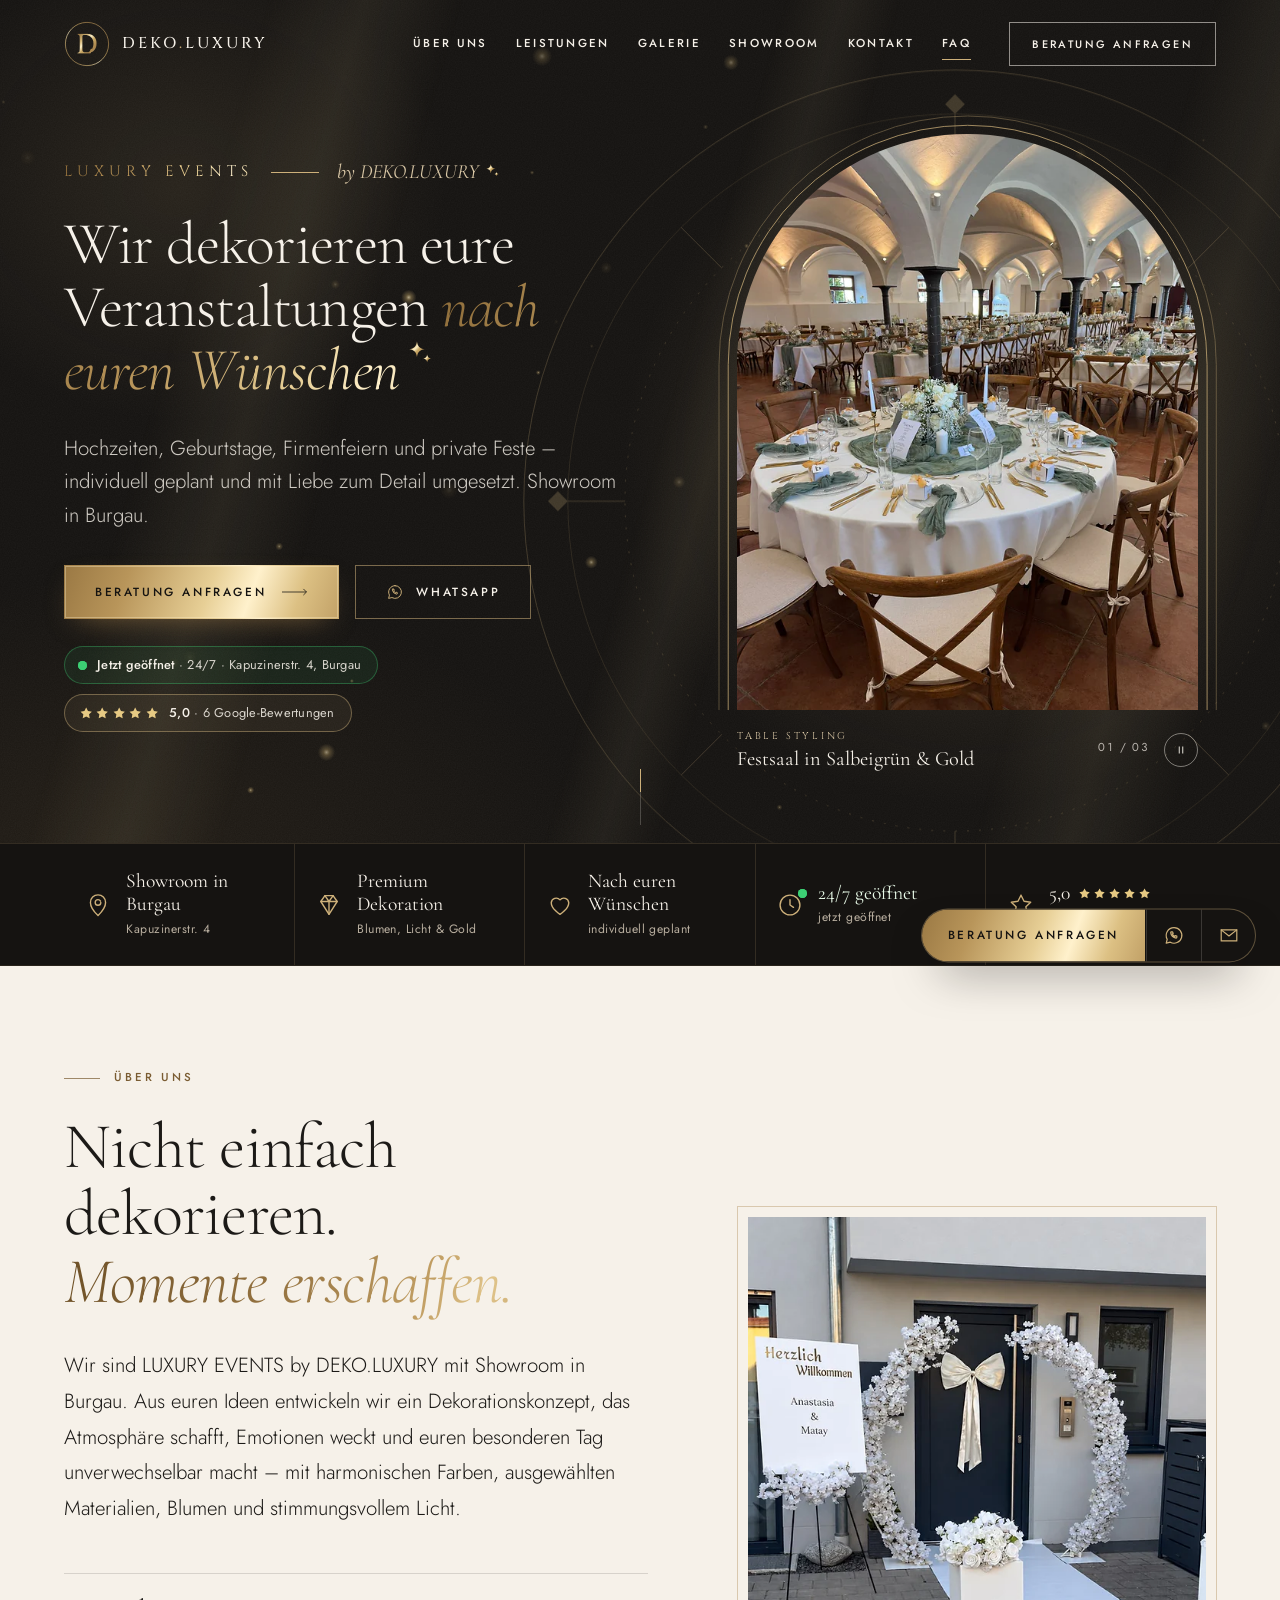
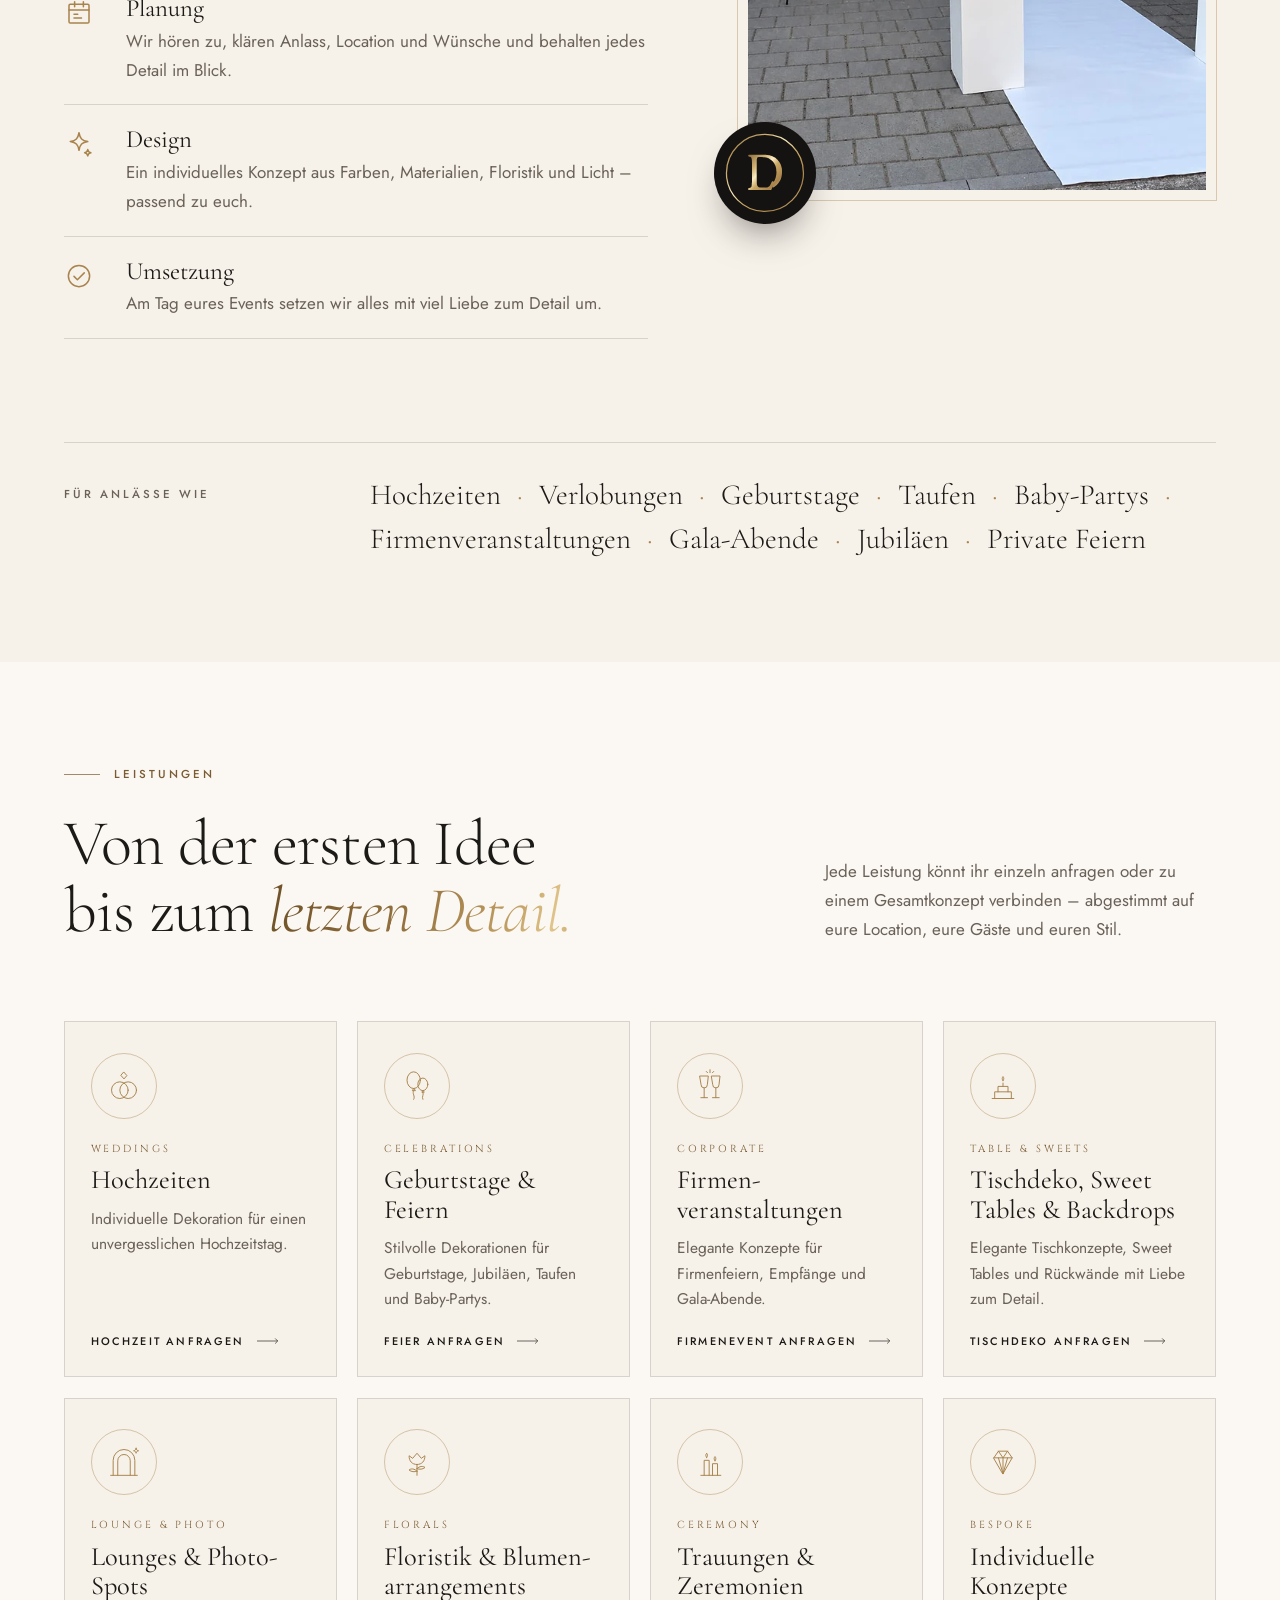
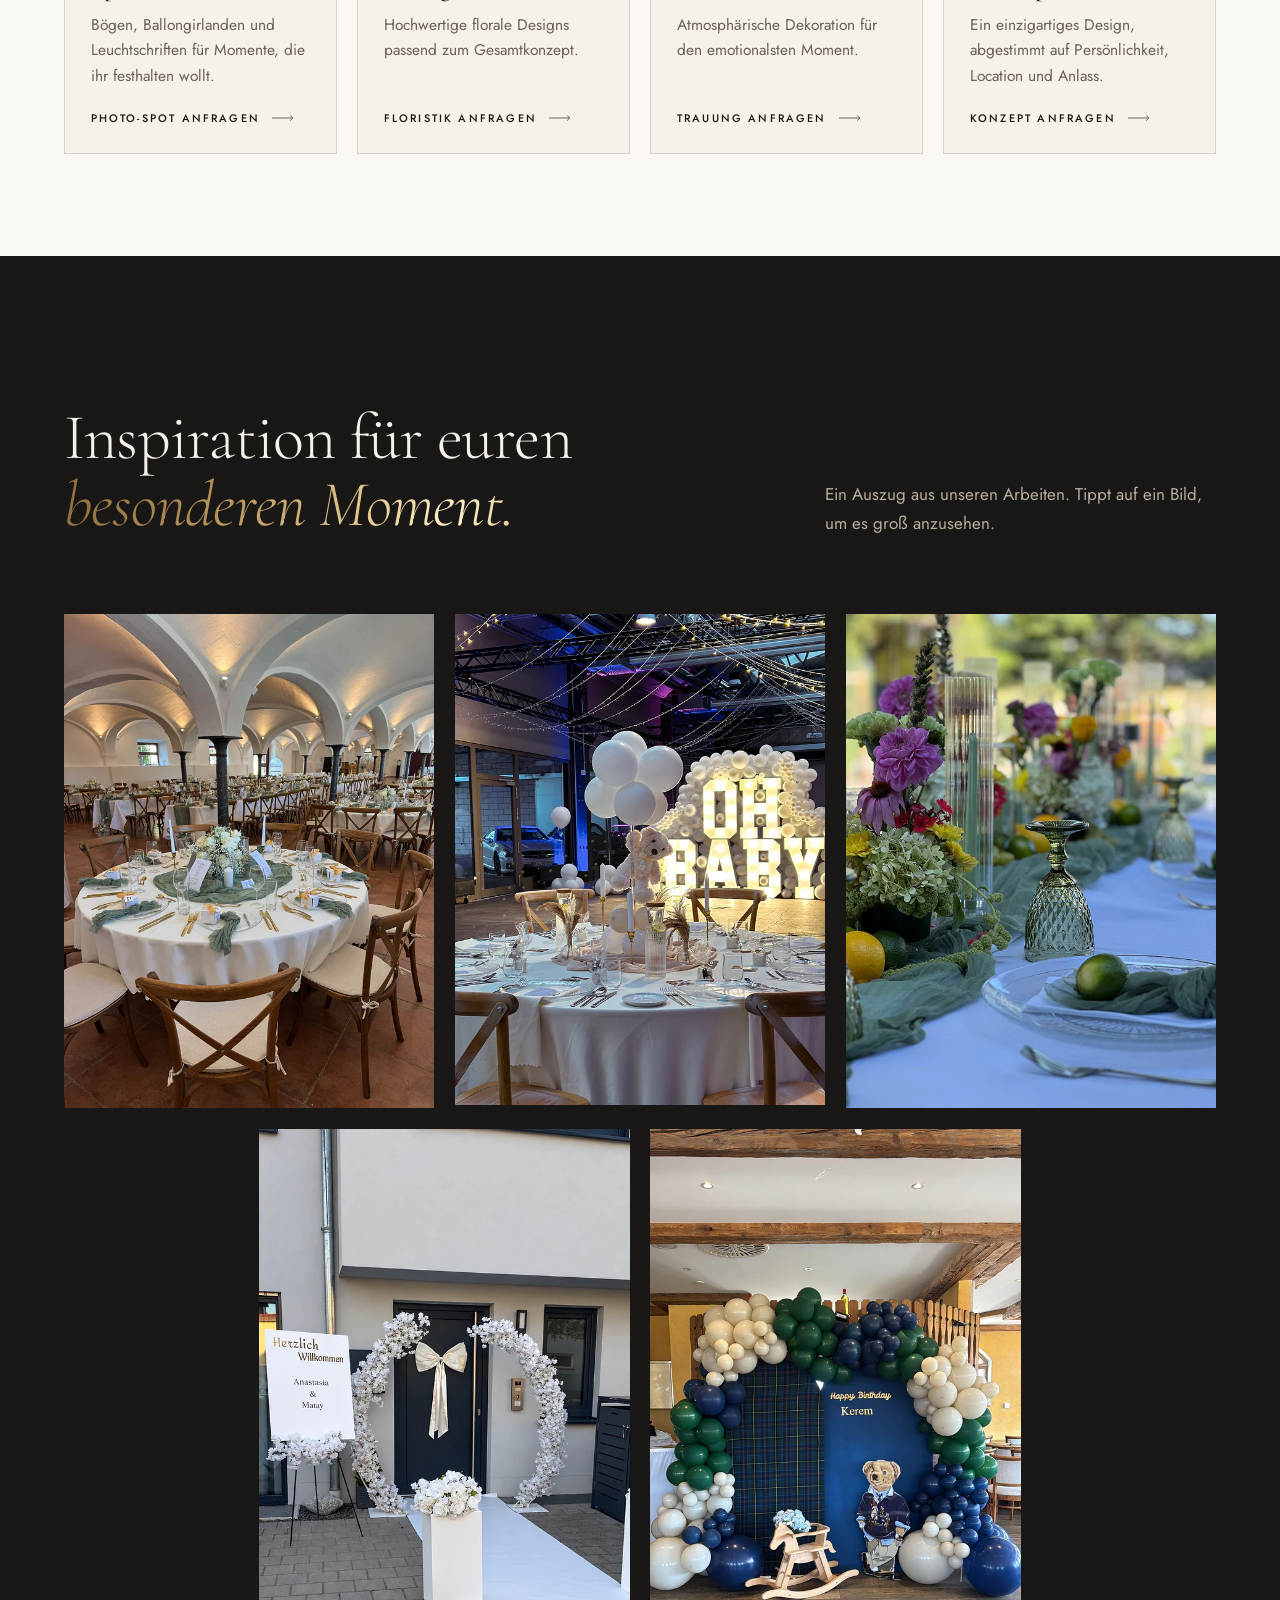
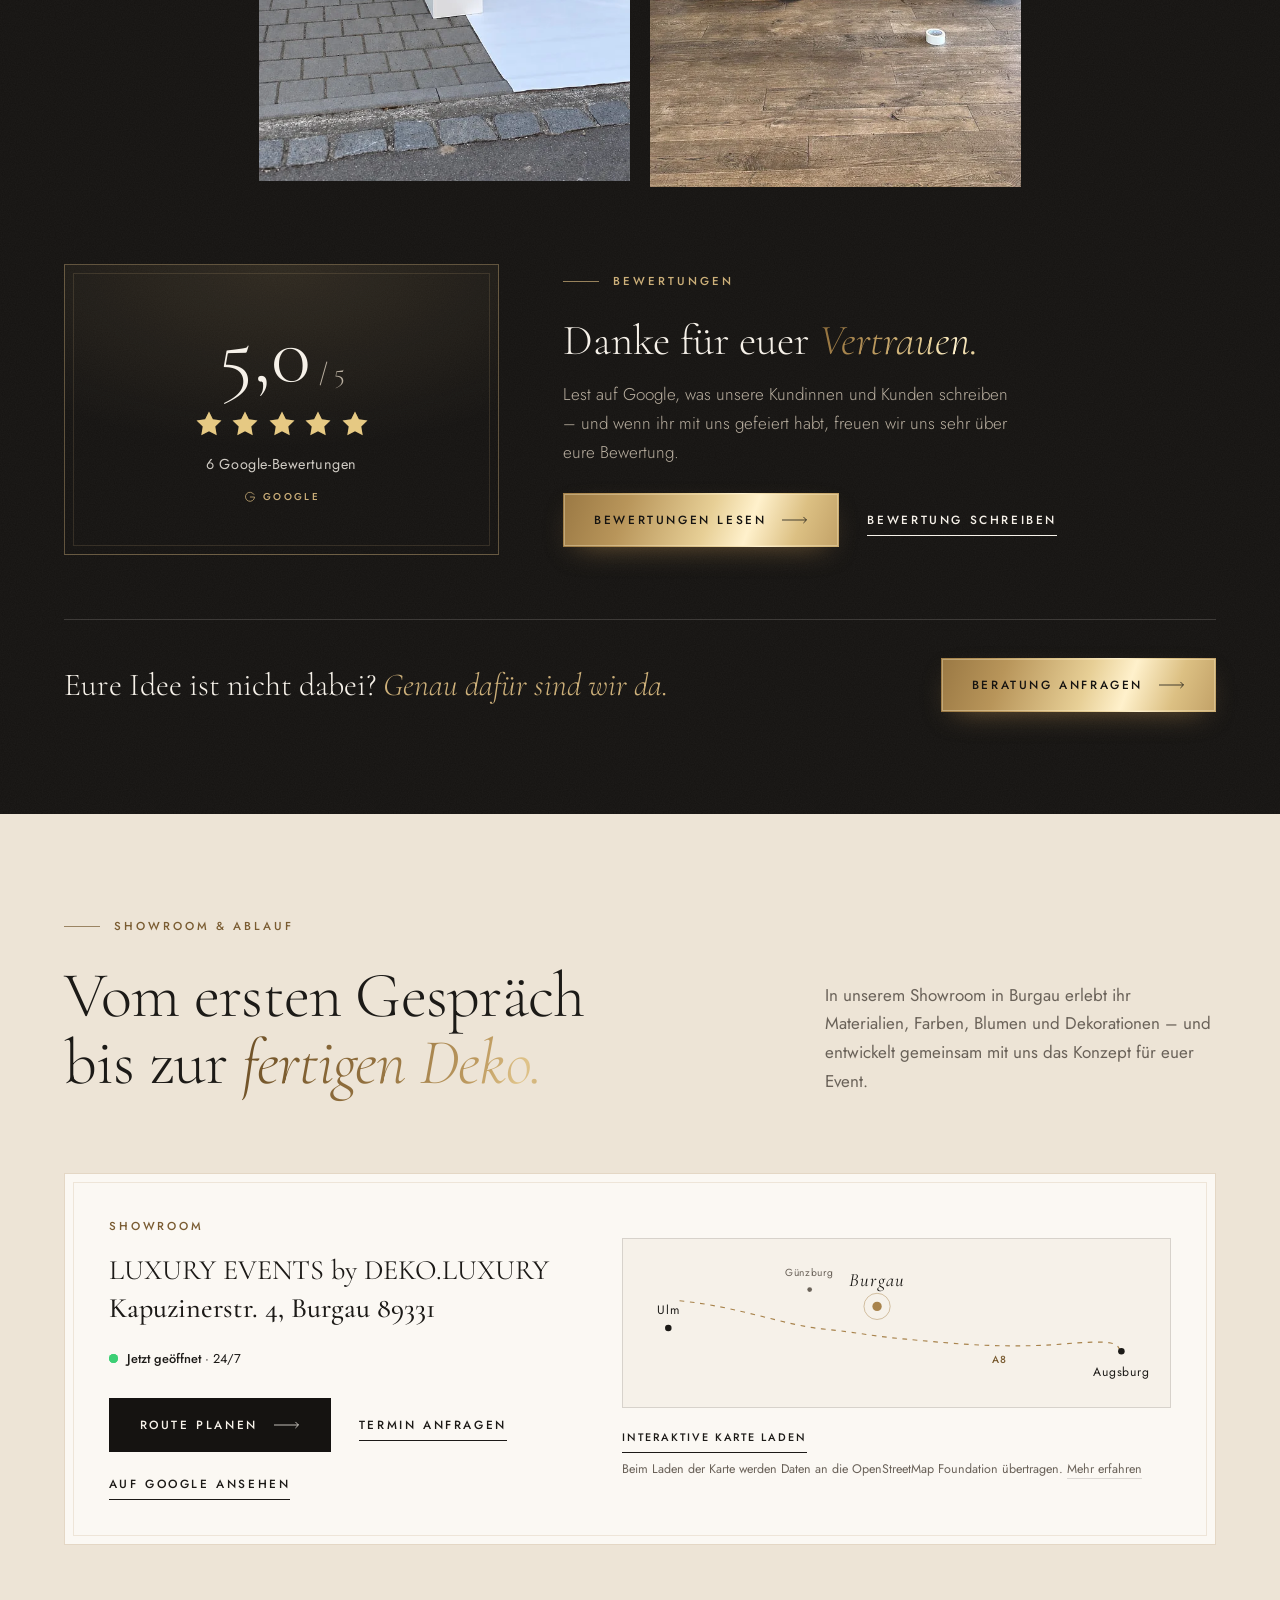
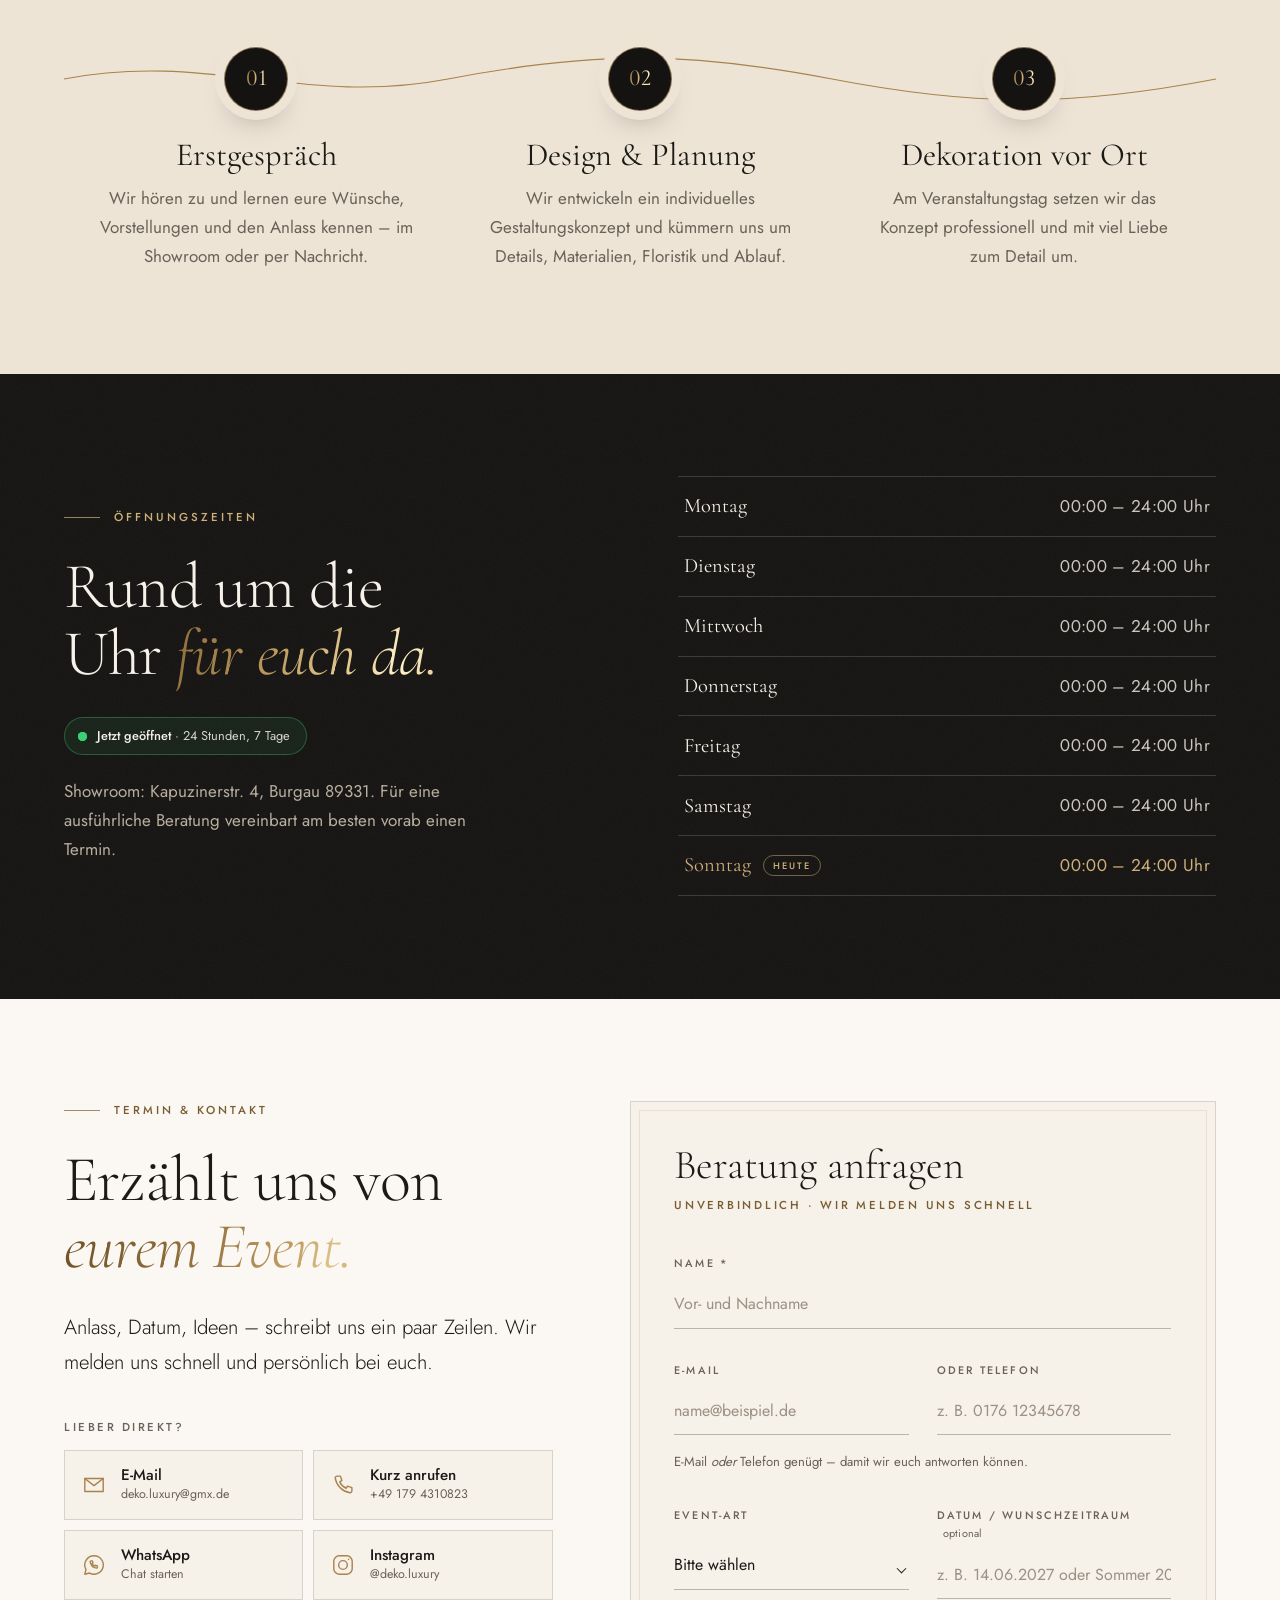
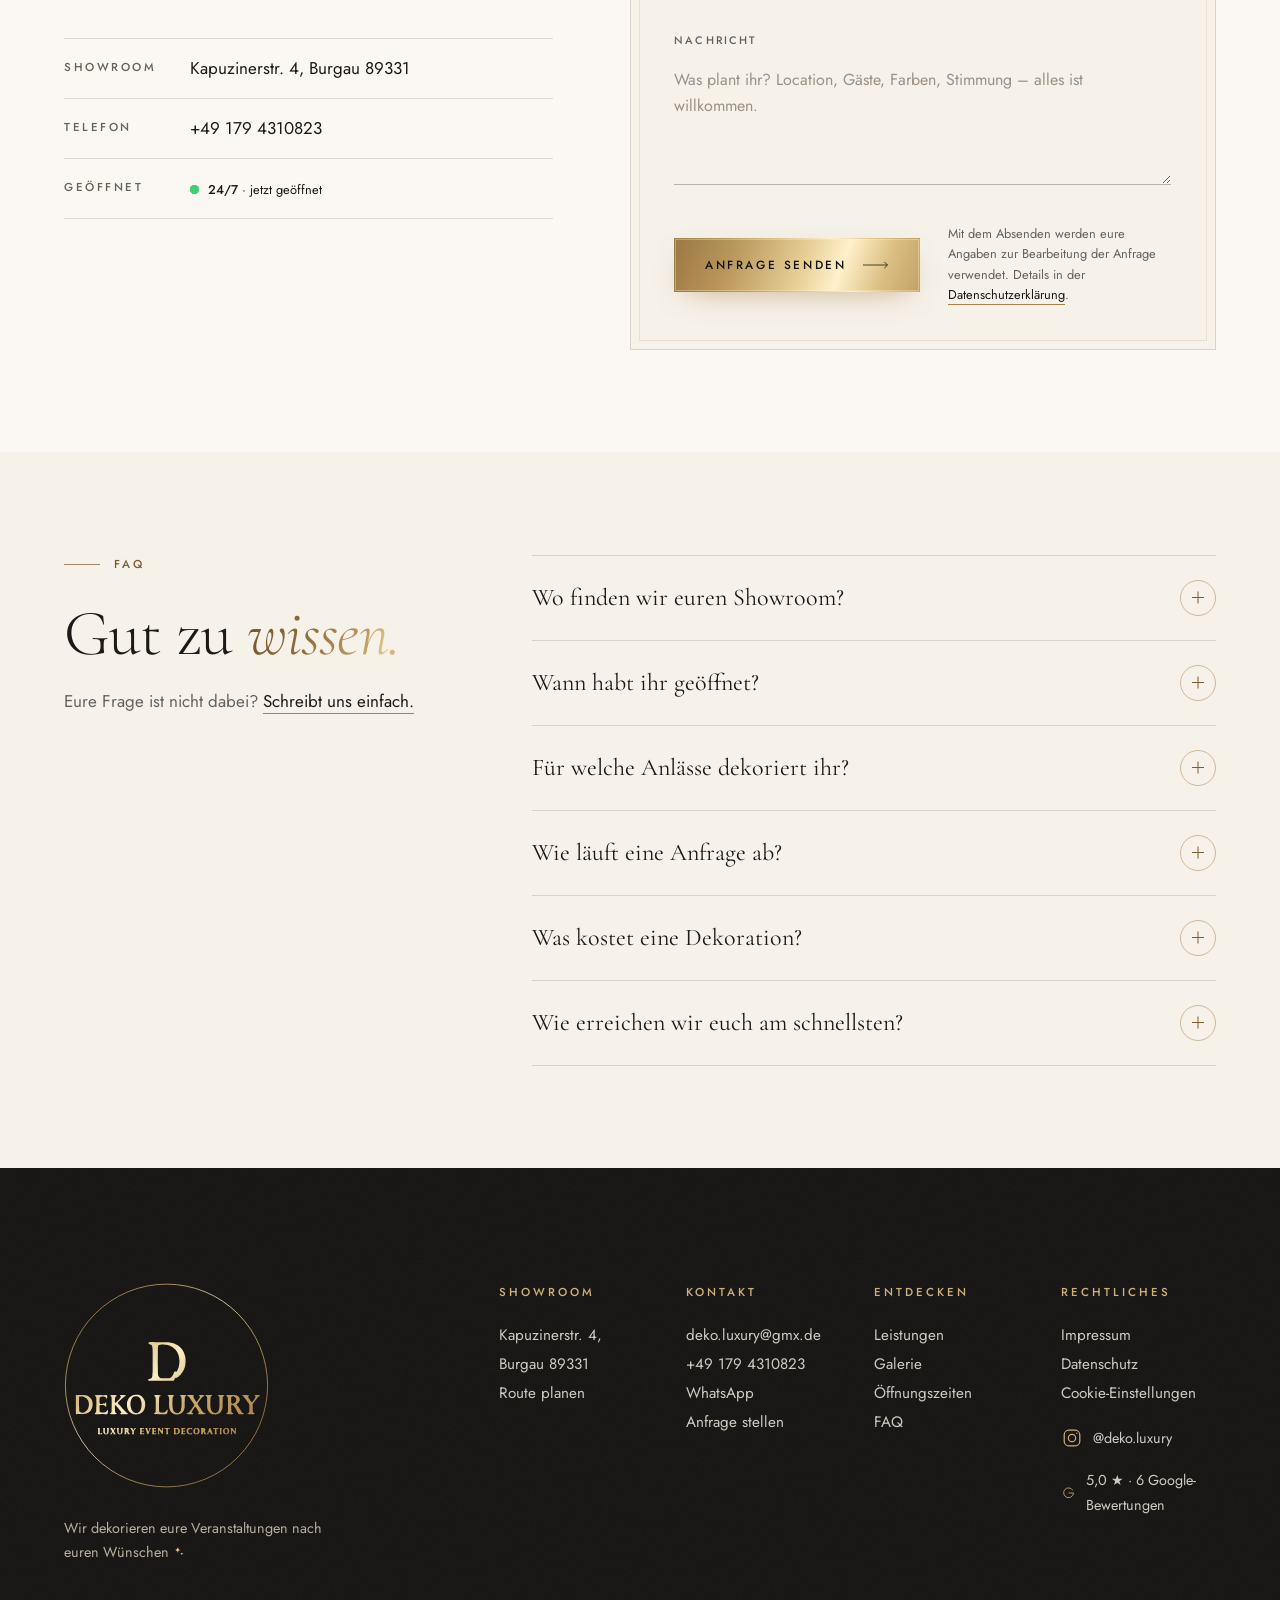
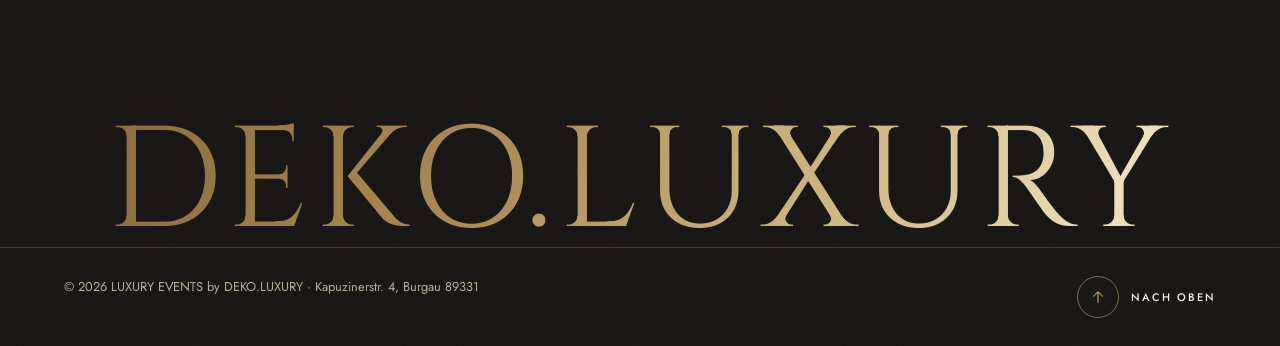
==== index.html @ 254d1706 "Anfrage am Handy einfacher und übersichtlicher - Formular steht am Handy direkt unter der Überschrif" ====
<!doctype html>
<html lang="de">
<head>
  <meta charset="utf-8">
  <meta name="viewport" content="width=device-width, initial-scale=1, viewport-fit=cover">
  <title>Eventdekoration &amp; Hochzeitsdeko in Burgau | LUXURY EVENTS by DEKO.LUXURY</title>
  <meta name="description" content="Wir dekorieren eure Veranstaltungen nach euren Wünschen: Hochzeiten, Geburtstage, Firmenfeiern und mehr. Showroom in Burgau, Kapuzinerstr. 4 – jetzt Beratung anfragen.">
  <meta name="robots" content="index, follow, max-image-preview:large">
  <meta name="theme-color" content="#151311">
  <meta name="format-detection" content="telephone=no">
  <!-- TODO: Sobald die Domain feststeht, eintragen (und in sitemap.xml / robots.txt ergänzen):
  <link rel="canonical" href="https://www.ihre-domain.de/">
  <meta property="og:url" content="https://www.ihre-domain.de/">
  <meta property="og:image" content="https://www.ihre-domain.de/assets/brand/og-image.jpg"> -->

  <meta property="og:type" content="website">
  <meta property="og:locale" content="de_DE">
  <meta property="og:site_name" content="LUXURY EVENTS by DEKO.LUXURY">
  <meta property="og:title" content="LUXURY EVENTS by DEKO.LUXURY – Eventdekoration in Burgau">
  <meta property="og:description" content="Wir dekorieren eure Veranstaltungen nach euren Wünschen. Showroom in Burgau, Kapuzinerstr. 4.">
  <meta property="og:image" content="assets/brand/og-image.jpg">
  <meta property="og:image:width" content="1200">
  <meta property="og:image:height" content="630">
  <meta name="twitter:card" content="summary_large_image">

  <link rel="icon" href="favicon.ico" sizes="any">
  <link rel="icon" href="favicon.svg" type="image/svg+xml">
  <link rel="apple-touch-icon" href="apple-touch-icon.png">
  <link rel="manifest" href="site.webmanifest">

  <link rel="preload" href="assets/fonts/cormorant-garamond.woff2" as="font" type="font/woff2" crossorigin>
  <link rel="preload" href="assets/fonts/jost.woff2" as="font" type="font/woff2" crossorigin>
  <link rel="preload" as="image" href="assets/img/galerie-01-900.webp" imagesrcset="assets/img/galerie-01-600.webp 600w, assets/img/galerie-01-900.webp 900w, assets/img/galerie-01-1500.webp 1500w" imagesizes="(min-width: 900px) 40vw, 68vw" fetchpriority="high">
  <link rel="stylesheet" href="assets/css/style.css">
  <script>
    (function (d) {
      d.classList.add('js');
      // Eröffnung bei jedem Aufruf – außer beim Zurückkommen von einer Unterseite und bei „Bewegung reduzieren“
      var internal = false;
      try { internal = !!document.referrer && new URL(document.referrer).origin === location.origin; } catch (e) { /* ungültiger Referrer */ }
      if (internal || window.matchMedia('(prefers-reduced-motion: reduce)').matches) d.classList.add('no-intro');
    })(document.documentElement);
  </script>
  <script src="assets/js/main.js" defer></script>

  <!-- Strukturierte Daten (Local SEO). Nur echte Angaben verwenden.
       TODO ergänzen, sobald die Domain feststeht: "url", "image", "logo" (absolute URLs).
       Öffnungszeiten laut Inhaber: 24/7. -->
  <script type="application/ld+json">
  {
    "@context": "https://schema.org",
    "@type": "LocalBusiness",
    "name": "LUXURY EVENTS by DEKO.LUXURY",
    "alternateName": "DEKO.LUXURY",
    "slogan": "Wir dekorieren eure Veranstaltungen nach euren Wünschen",
    "description": "Eventdekoration für Hochzeiten, Geburtstage, Firmenveranstaltungen und private Feiern – individuell geplant und mit Liebe zum Detail umgesetzt. Showroom in Burgau.",
    "email": "deko.luxury@gmx.de",
    "telephone": "+49 179 4310823",
    "sameAs": ["https://www.instagram.com/deko.luxury/"],
    "address": {
      "@type": "PostalAddress",
      "streetAddress": "Kapuzinerstr. 4",
      "postalCode": "89331",
      "addressLocality": "Burgau",
      "addressRegion": "Bayern",
      "addressCountry": "DE"
    },
    "openingHoursSpecification": [
      {
        "@type": "OpeningHoursSpecification",
        "dayOfWeek": ["Monday", "Tuesday", "Wednesday", "Thursday", "Friday", "Saturday", "Sunday"],
        "opens": "00:00",
        "closes": "23:59"
      }
    ],
    "areaServed": [
      { "@type": "City", "name": "Burgau" },
      { "@type": "City", "name": "Ulm" },
      { "@type": "City", "name": "Augsburg" }
    ],
    "makesOffer": [
      { "@type": "Offer", "itemOffered": { "@type": "Service", "name": "Hochzeitsdekoration" } },
      { "@type": "Offer", "itemOffered": { "@type": "Service", "name": "Dekoration für Geburtstage & Feiern" } },
      { "@type": "Offer", "itemOffered": { "@type": "Service", "name": "Dekoration für Firmenveranstaltungen" } },
      { "@type": "Offer", "itemOffered": { "@type": "Service", "name": "Tischdekoration, Sweet Tables & Backdrops" } },
      { "@type": "Offer", "itemOffered": { "@type": "Service", "name": "Lounges & Photo-Spots" } },
      { "@type": "Offer", "itemOffered": { "@type": "Service", "name": "Floristik & Blumenarrangements" } },
      { "@type": "Offer", "itemOffered": { "@type": "Service", "name": "Dekoration für Trauungen & Zeremonien" } },
      { "@type": "Offer", "itemOffered": { "@type": "Service", "name": "Individuelle Dekorationskonzepte" } }
    ]
  }
  </script>
  <script type="application/ld+json">
  {
    "@context": "https://schema.org",
    "@type": "FAQPage",
    "mainEntity": [
      {
        "@type": "Question",
        "name": "Wo finden wir euren Showroom?",
        "acceptedAnswer": {
          "@type": "Answer",
          "text": "In der Kapuzinerstr. 4, Burgau 89331. Über „Route planen“ im Bereich Showroom startet ihr direkt die Navigation."
        }
      },
      {
        "@type": "Question",
        "name": "Wann habt ihr geöffnet?",
        "acceptedAnswer": {
          "@type": "Answer",
          "text": "Rund um die Uhr: Montag bis Sonntag, 0 bis 24 Uhr. Für eine ausführliche Beratung im Showroom vereinbart am besten vorab einen Termin."
        }
      },
      {
        "@type": "Question",
        "name": "Für welche Anlässe dekoriert ihr?",
        "acceptedAnswer": {
          "@type": "Answer",
          "text": "Für Hochzeiten, Verlobungen, Geburtstage, Taufen und Baby-Partys, Firmenveranstaltungen, Gala-Abende, Jubiläen und private Feiern – und für alles, was ihr euch sonst vorstellt."
        }
      },
      {
        "@type": "Question",
        "name": "Wie läuft eine Anfrage ab?",
        "acceptedAnswer": {
          "@type": "Answer",
          "text": "Ihr schickt uns eure Anfrage über das Formular oder per E-Mail. Danach geht es in drei Schritten weiter: Erstgespräch, Design & Planung und schließlich die Dekoration vor Ort."
        }
      },
      {
        "@type": "Question",
        "name": "Was kostet eine Dekoration?",
        "acceptedAnswer": {
          "@type": "Answer",
          "text": "Jede Dekoration ist individuell. Der Preis hängt vom Umfang, der Location und euren Wünschen ab – sprecht uns an, dann klären wir alles im Erstgespräch."
        }
      },
      {
        "@type": "Question",
        "name": "Wie erreichen wir euch am schnellsten?",
        "acceptedAnswer": {
          "@type": "Answer",
          "text": "Per Telefon oder WhatsApp unter +49 179 4310823, über das Anfrageformular oder per E-Mail an deko.luxury@gmx.de."
        }
      }
    ]
  }
  </script>
</head>
<body>
  <a class="skip-link" href="#inhalt">Zum Inhalt springen</a>
  <!-- Scroll-Fortschritt: dünne Goldlinie ganz oben -->
  <div class="scroll-progress" aria-hidden="true"><span class="scroll-progress__bar" data-progress></span></div>

  <!-- Eröffnung: Auf einer schwarz-goldenen Bühne entsteht das Logo, dann schwingt das Tor auf.
       Klick, Taste oder Scrollen überspringt. -->
  <div class="gate" aria-hidden="true" data-intro>
    <div class="gate__stage">
      <div class="gate__light"></div>
      <div class="gate__door gate__door--l"><span class="gate__frame"></span><img class="gate__img" src="assets/brand/logo-gold.svg" width="726" height="724" alt=""></div>
      <div class="gate__door gate__door--r"><span class="gate__frame"></span><img class="gate__img" src="assets/brand/logo-gold.svg" width="726" height="724" alt=""></div>
    </div>
    <span class="gate__horizon"></span>
    <span class="gate__rays"></span>
    <span class="gate__glow"></span>
    <div class="gate__dust"><i style="--x:23%;--y:83%;--t:1.1s;--w:4.5s;--s:0.74"></i><i style="--x:29%;--y:90%;--t:1.3s;--w:4.2s;--s:0.75"></i><i style="--x:32%;--y:30%;--t:0.0s;--w:5.1s;--s:0.70"></i><i style="--x:20%;--y:59%;--t:1.5s;--w:4.6s;--s:0.71"></i><i style="--x:96%;--y:82%;--t:1.0s;--w:3.3s;--s:0.63"></i><i style="--x:65%;--y:44%;--t:1.0s;--w:5.1s;--s:0.42"></i><i style="--x:96%;--y:41%;--t:0.2s;--w:5.1s;--s:0.72"></i><i style="--x:72%;--y:73%;--t:0.6s;--w:3.5s;--s:0.87"></i><i style="--x:62%;--y:60%;--t:0.1s;--w:3.6s;--s:0.87"></i><i style="--x:86%;--y:39%;--t:0.2s;--w:4.2s;--s:0.98"></i><i style="--x:27%;--y:73%;--t:1.5s;--w:5.0s;--s:0.69"></i><i style="--x:48%;--y:87%;--t:0.8s;--w:3.8s;--s:0.74"></i><i style="--x:36%;--y:33%;--t:1.3s;--w:3.5s;--s:0.90"></i><i style="--x:65%;--y:30%;--t:0.8s;--w:4.3s;--s:0.92"></i><i style="--x:30%;--y:70%;--t:0.9s;--w:4.4s;--s:0.53"></i><i style="--x:23%;--y:74%;--t:1.3s;--w:3.9s;--s:0.93"></i><i style="--x:41%;--y:61%;--t:0.2s;--w:3.3s;--s:0.97"></i><i style="--x:56%;--y:77%;--t:0.3s;--w:3.3s;--s:0.76"></i><i style="--x:86%;--y:60%;--t:0.7s;--w:5.2s;--s:1.07"></i><i style="--x:77%;--y:31%;--t:1.4s;--w:4.2s;--s:0.66"></i><i style="--x:33%;--y:61%;--t:0.3s;--w:3.3s;--s:0.96"></i><i style="--x:96%;--y:91%;--t:0.1s;--w:3.8s;--s:1.00"></i><i style="--x:86%;--y:67%;--t:0.1s;--w:3.7s;--s:0.68"></i><i style="--x:45%;--y:48%;--t:1.6s;--w:4.7s;--s:0.74"></i><i style="--x:34%;--y:47%;--t:1.5s;--w:4.3s;--s:0.91"></i><i style="--x:5%;--y:57%;--t:1.4s;--w:3.9s;--s:0.51"></i></div>
    <div class="gate__logo">
      <svg class="gate__svg" viewBox="238 -32 726 724">
        <defs><linearGradient id="pg" gradientUnits="userSpaceOnUse" x1="238" y1="-32" x2="964" y2="692"><stop offset="0" stop-color="#8c6b39"/><stop offset=".3" stop-color="#d4b678"/><stop offset=".45" stop-color="#fbedc4"/><stop offset=".6" stop-color="#c9a865"/><stop offset=".82" stop-color="#a8834c"/><stop offset="1" stop-color="#e2c88f"/></linearGradient></defs>
        <circle class="gate__ring" cx="601" cy="330" r="358" pathLength="1"/>
      </svg>
      <div class="gate__art">
        <svg class="gate__svg" viewBox="238 -32 726 724">
          <g fill="url(#pg)" fill-rule="evenodd">
            <path class="gate__mono" d="M543.4 176.8c-1.2 0-2 .1-2.4.2c-.2.1-.8.2-1 .2c-1.2.3-2.2 1-2.5 1.9c0 .3-.1.7-.3 1c-.1.4-.1.5.2 1.4c.5 1.9 1 2.1 4.4 3c.4.1 1.3.5 1.8.7c.5.2 1.5.7 2.2.9c.6.1 1.3.5 1.6.7c1.1.4 2.1 2 2.6 3.7c0 .4.2 1.1.4 1.4c0 .2.2 1.2.4 2c0 .7.2 2 .3 2.9c.5 2.1.7 3.7.8 16c.2 22.7.2 30.1.1 53.1c-.1 20.3-.2 21.3-.8 22.5c-.3.8-.3.8-.2 3.5c.1 2.7.1 3.1-.2 4c-.2.1-.3.9-.3 1.6c-.1 1.7-1.6 5.5-2.4 5.9c-.2.1-.6.4-.9.7c-1 .9-3.6 2.1-5.2 2.4c-3 .4-4.8 1.4-5.6 3.3c-.4.7-.4.8 0 2c.7 2-.5 1.8 20.2 1.7c6.6 0 21.8 0 33.6 0c37.6 0 36 0 36.9-1c.5-.4 1.9-3.6 2.4-5c.1-.6.5-1.6.7-2.4c.3-.6.6-1.5.7-1.9c.1-1 1-2.7 1.3-2.4c.3.1.2.7-.1 1.3c-1.1 2.1 1 2.9 3.7 1.3c.3-.2 1-.5 1.3-.6c.3-.2.9-.6 1.3-.8c.5-.2.8-.5 1-.5c0 0 .4-.3.7-.6c.4-.3 1.1-.9 1.8-1.3c.7-.4 1.3-.8 2.5-1.8c.7-.9 1.7-1.8 2.2-2.3c.5-.4 1.3-1 1.5-1.4c.5-.5 1.9-1.7 2.8-2.5c.2-.1.5-.6.7-.8c1-1.4 1.8-2.4 2.3-2.8c.2-.1.9-.9 1.3-1.8c.6-.7 1.2-1.7 1.6-2.1c.2-.5.7-1.3 1.1-2c.3-.6.9-1.6 1.2-2.1c1.8-2.8 3.5-5.8 3.8-6.5c.1-.4.2-1 .5-1.4c.4-1 .8-2.2 1-3.1c.1-.5.4-1.2.6-1.8c.6-1.2 1.5-3.4 1.5-4.3c.1-.7.7-4.1 1.3-6.9c0-.6.1-1.4.1-1.9c0-.3.1-1.3.1-2.2c.5-3.3.5-4 .5-9.1c0-4 0-5.7-.1-6.2c-.2-.6-.4-3-.6-5.7c0-.7-.3-1.5-.4-2c-.2-.5-.4-1.4-.5-2.1c-.1-.8-.5-1.9-.8-2.6c-.1-.6-.3-1.2-.3-1.4c0-.6-.3-1.6-.8-2.7c-.4-.6-.6-1.6-.9-2.5c-.2-1.6-.9-2.8-2.3-5.5c-.3-.5-.8-1.3-1-2.1c-.4-.6-.9-1.6-1.2-2c-.4-.5-.7-1.1-.8-1.5c-.9-1.4-1.8-2.6-2.4-3.4c-.4-.5-1-1.2-1.4-1.6c-.4-.5-.9-1.1-1.1-1.4c-.3-.3-1-1.2-1.7-2.1c-.8-1.1-1.3-1.6-2-2.1c-.4-.4-1.2-1.1-1.8-1.8c-.8-.7-1.4-1.3-1.9-1.6c-.4-.3-1.1-.9-1.6-1.4c-1.9-1.7-3.1-2.6-4.3-3.1c-.6-.2-1.2-.5-1.5-.8c-.2-.1-.9-.3-1.2-.6c-.5-.1-1.1-.6-1.7-1c-.8-.7-2.3-1.5-3.2-1.7c-.4-.1-1-.4-1.5-.7c-.4-.2-1-.6-1.5-.7c-.4-.3-1.2-.5-1.9-.7c-1-.4-3.7-1.2-4.1-1.2c-.1 0-.9-.2-1.6-.5c-.9-.2-2-.5-2.9-.6c-1.5-.1-2.1-.3-2.9-.5c-.7-.4-3-.8-4.4-.9c-.7 0-1.7-.1-2.2-.2c-.5-.1-1.4-.3-1.8-.3c-.4 0-1.3-.1-2.1-.1c-.7-.1-1.9-.4-2.5-.4c-1.5-.2-11.1-.2-12.1 0c-.9.1-5.5.1-10.7-.1c-4.6-.1-6.8-.1-9.9 0c-1.8.1-2.3 0-2.9-.1c-.6-.1-1.1-.1-3.4 0c-2.4.1-10.1 0-17.4-.1c-1.1-.2-2.8 0-3.8 0zm39.7 8.7c-.2 0-1 .1-1.7.4c-.8.1-2.2.3-3.3.3c-1.1.2-2.1.3-2.2.4c-.3 0-.7.2-.9.2c-1.8 0-3.2 1.7-3.4 3.7c-.1.6-.2 1.6-.6 2.4c-.5 1.6-.5.6-.6 21.1c0 6.5 0 13.9-.2 16.1c0 2.3 0 6.4 0 9.1c-.1 2.7-.1 8.4 0 12.8c.2 6.4.3 23.1.4 35.8c.2 1.7.2 2.2.4 3.4c.2.8.5 2 .6 2.8c.2 1.4.3 1.5.8 2.6c.4.5.8 1.3 1 1.6c.4.7.8 1.4 1.5 1.8c.2.1.7.6 1 1c.2.4.7.9 1 1c.1.1.7.5 1.1.9c.5.5.9.6 1.4.7c.4.2 1 .3 1.5.5c.9.3.9.3 13.1.4c17.4 0 16.9.1 21.1-2c3.1-1.6 6-4.4 7-6.7c.1-.7.7-1.3.9-1.7c.2-.3.5-.7.6-1.3c.2-.6.5-1.3 1-1.9c.4-.7.9-1.5 1-1.9c0-.4.3-.9.5-1.1c.1-.4.4-1 .5-1.5c.3-1.2 1.9-4.5 2.3-4.9c1.2-1.1 3.3-1.7 4.2-1.1c.3.1.8.5 1.3.6c.4.2.8.5 1.1.8c.3.3.4.4.5.3c.4 0 1.2-1.3 1.4-2c.1-.6.6-1.3 1.4-1.9c.6-.6.8-1 1.6-3.4c.4-1.2.8-2.4 1.1-2.7c.1-.3.4-1.1.6-1.7c.3-.6.7-1.8.9-2.4c.8-2 1.2-3.8 1.8-6.2c.1-1.3.4-2.7.4-2.9c.4-.8.8-3.1.9-4.4c0-.6.1-1.9.3-2.9c.5-3.2.5-10.6.1-11.5c-.4-.6-.4-.6-.5-4.2c-.1-3.9-.1-3.7-1.1-8.1c-.7-3-.8-3.4-.9-3.8c-.1-.2-.4-.9-.5-1.5c-.1-.6-.3-1.3-.4-1.5c-.1-.1-.3-.8-.6-1.4c-.4-1.2-.7-2-1.4-3c-.2-.2-.6-1.1-.9-1.7c-.4-1.5-.7-2-1.4-2.9c-.3-.4-.9-1.2-1.2-1.9c-.4-.6-.8-1.5-1.2-1.9c-.3-.3-.8-1.1-1-1.6c-.4-.6-1-1.2-1.5-1.7c-.9-.8-1.4-1.3-2-2.1c-.5-.7-2.1-2.2-2.7-2.4c-.2-.2-.8-.8-1.4-1.5c-.9-.9-1.4-1.3-2-1.7c-.7-.2-1-.6-1.4-1c-.6-.7-.8-.8-1.6-1.1c-.4-.1-1-.5-1.4-.7c-.4-.3-1-.6-1.4-.9c-.4-.1-.9-.4-1-.5c-.9-.6-5.1-2.8-6.2-3.1c-.8-.3-1.7-.5-2-.8c-.4-.1-1-.2-1.6-.3c-.4 0-1-.3-1.4-.6c-1.2-.6-1.7-.7-3.4-.8c-1-.2-1.6-.3-2.5-.5c-1-.4-1.3-.4-3.1-.5c-3-.2-5.4-.5-6.7-.9c-.6-.1-8-.1-9 0z"/>
            <g class="gate__word"><path style="--o:-4.5;--k:4" d="M280.8 363.5l-.8 0l0 33.7c0 33.9 0 33.9.4 33.9c.5.1 10.7 0 12.1-.1c.9-.1 1.4-.1 2.1 0c1 .1 1.4.1 6.3-.4c1.9-.1 2.1-.1 3.1 0c1.2.4 2.4.3 4.1 0c.8-.1 2.3-.2 3.4-.4c2.3-.1 4.1-.4 5.6-1.2c.4-.2 1.1-.6 1.5-.6c.4-.2 1-.4 1.3-.5c.2-.3.9-.5 1.2-.5c1.5-.5 3.4-1.6 5.3-3.2c.4-.3 1.1-.8 1.5-1.1c1.3-.9 4.2-4.2 5.3-6.1c.3-.4.8-1.1 1.3-1.8c.9-1 .9-1.1 1.7-3.6c.6-1.4 1-2.8 1.2-3.1c1.2-3.7 1.7-7.3 2-13.4c0-2 0-2.3-.3-2.7c-.1-.4-.2-1-.2-1.8c-.1-1.8-.8-5.4-1.1-6c0-.2-.3-.5-.4-.7c-.3-.3-.6-1.1-1-2.3c-.5-1.6-.8-2.1-1.2-2.6c-.3-.4-.7-1.1-1-1.6c-.4-.9-.7-1.2-2.8-3.6c-1-1.2-1.4-1.6-2-1.8c-.5-.2-1-.8-1.8-1.4c-1.1-1.1-3-2.5-4-2.8c-.4-.2-1-.6-1.5-.8c-.3-.2-.9-.5-1-.5c0 0-.3-.3-.6-.4c-.4-.2-.7-.5-.9-.6c-.5-.3-3.8-.9-5.5-1.1c-.6 0-1.5-.2-2-.3c-1-.2-1.2-.2-5.2-.2c-7.3.1-15.9 0-17.8-.1c-.9-.2-2.6-.2-3.6-.2c-1.1-.1-2.5-.1-3-.1c-.6 0-1.4-.1-1.7 0zm14.6 5.4c-3.5.3-4 .9-3.9 4.6c0 1.4-.1 3.5-.1 4.7c-.2 1.6-.2 2.7-.2 3.8c.2.9.2 1.6 0 1.6c-.1.3-.2 13-.1 15.2c.1 1 .1 3.3.3 5.2c.1 1.8.1 3.8.2 4.2c.3 1.8.3 8.4.2 9.6c-.4 2.6 1 5 4.2 7.1c2 1.3 9.9 1.6 12.6.2c.6-.2 1.5-.6 2-.7c1.9-.6 3.6-1.8 4.9-3.2c1.3-1.3 2.1-2.2 3.1-3c.9-.4 1-.7 1.5-1.7c.4-.6 1-1.6 1.4-2c.9-1.3 2.5-5.3 3-7.5c.1-.4.3-1 .5-1.2c.2-.6.2-1 .4-1.8c0-.6.1-1.5.2-2c.6-2.2.6-8.4.2-9.8c0-.3-.3-1-.3-1.4c-.1-.9-.7-3.6-1.3-5.3c-.1-.5-.3-1.1-.7-1.5c-.3-.4-.6-1.1-.9-1.6c-.1-.6-.5-1.4-.8-1.8c-.3-.5-1-1.5-1.6-2.4c-1-1.4-2-2.4-3.1-3.2c-.2-.2-.9-.6-1.1-1c-.8-.6-4-2.5-5-2.9c-.5-.1-1.4-.5-2.1-.7c-.9-.5-1.5-.8-2.4-.9c-.6 0-1.7-.3-2.4-.4c-3-.5-6.3-.6-8.7-.2z"/><path style="--o:-3.5;--k:3" d="M356.2 363.6c-.8 0-2.7.2-6 .4c-.8.1-1.4.1-2 .4c-2.2 1-1.8 3 .7 3.8c.9.3 1 .4 1.9 1.3c1.1 1.1 1.1 1.3 1.3 3.9c.1.8.1 2 .3 2.6c.1.6.1 2.6.1 4.5c0 5.4 0 8.7.3 10.4c.1 1.5.1 1.7 0 3.2c-.3 1.5-.3 1.9-.2 2.7c.3 1.6.3 2 0 4.4c0 1.4-.1 3.4-.2 4.6c0 1 0 3.1-.2 4.6c0 1.5-.1 3.8-.1 5.2c0 1.4-.1 2.9-.1 3.5c-.1.5-.2 1.8-.2 2.8c-.3 1.9-.6 2.9-1.2 3.5c-.4.5-2.4 2-3.1 2.4c-2.3 1.1-.7 3.2 2.6 3.4c1.8.3 7 .3 8.1 0c.4 0 1 0 1.6 0c.6.2 1 .2 1.6-.1c.6-.1.7-.1 1.5 0c1 .3 4.5.4 5.1.1c.6-.2 10-.2 12.5 0c1.1.2 2.3.3 2.5.3c.2-.1.9-.1 1.4 0c1.5.1 6-.1 6.6-.4c1.4-.6 2.4-4 2.8-9.5c.1-2.4 0-3.1-.6-3.8c-1.1-1.6-2.4-.9-3.4 1.4c-.3.6-.6 1.2-.7 1.6c-.2.4-1.9 2-2.9 2.7c-.3.1-.6.5-.7.5c-.9 1.1-5.5 1.9-10.1 1.6c-1.4-.1-3.5-.2-4.6-.2c-2.6-.2-3.2-.3-4.8-1.4c-1.6-1.1-1.9-1.9-1.9-6.9c0-1.9 0-4.1-.1-5c0-.9-.1-3.7-.2-6.5l0-5l.3-.4c1.4-1.3 12.4-1.6 16.3-.3c1.2.5 2.7 2 3.6 3.6c.8 1.3 1.1 1.6 2 1.6c1.4 0 1.8-2.2 1.5-8.5c-.1-1.6-.1-3.2-.1-3.6c.2-2-.6-3.8-1.8-3.8c-.8 0-1.2.6-1.6 2.3c-.4 1.6-.4 1.6-1.9 2.3c-2.6 1-3.5 1.1-9.6 1.1c-5.7 0-5.6 0-7-.8c-1-.5-1.7-2-1.6-3.6c0-14 .2-17.3.9-18.4c.2-.6 1.1-1.2 2-1.5c.3 0 .8-.2 1.2-.4c.2-.1 1.4-.3 2.4-.6c7.8-1.2 16 1 16.6 4.6c.1 1.3.8 1.9 1.9 2.2c1 .1 1.3-.4 1.6-1.9c0-.6.3-1.5.4-1.7c.1-.6.1-.9.1-1.4c-.1-.5 0-1 .1-1.6c.3-.9.3-.9.1-1.8c-.1-.4-.2-1.1-.2-1.8c0-.8 0-.8-.8-1.7c-1.1-1-1.4-1.1-3.7-.9c-.9.2-2.4.2-3.3.2c-.8 0-2.3.1-3.2.2c-2.9.4-14.9.2-18.5-.2c-1.5-.2-3.6-.3-5.3-.2z"/><path style="--o:-2.5;--k:2" d="M444.6 363.5c-.1 0-1.1.1-2.4.1c-4.4.3-6.3 1-6.2 2.6c.1.8.5 1.3 1.8 1.9c2.1 1.1 2.6 2.9 1 3.8c-.8.5-1.4 1.1-2 2.2c-.3.4-.7.9-.8 1c-.1.1-.4.5-.6.9c-.3.4-.6.9-.8 1.1c-.2.3-.6.8-.8 1.1c-.6.9-1.8 2.2-2.8 2.7c-1.1.6-3.5 3.1-4.1 4.2c-.8 1.5-1.5 2.4-2.3 2.9c-1.5.8-2.1 1.4-3.1 2.4c-1.5 1.6-1.9 1.5-2.7-1.3c-.8-2-.8-2.5-.7-3.3c.1-.4.1-1.8.3-2.9c0-1.3.1-2.8.1-3.3c.1-.6.1-1.8.3-2.8c0-2.2 0-2.7.6-4.8c.5-1.8 1.5-3.1 2.8-3.5c4.3-1.6 3.8-4-.8-4.4c-.8-.1-2.4-.2-3.5-.2c-3-.4-9.4-.4-10.9-.1c-.6.1-1.8.3-2.5.3c-3.5.5-4 2.4-.9 4c2.3 1.1 3 3.4 3.2 10c.1 5.4.1 20.9 0 26c-.2 2.3-.2 7-.2 10.8c-.1 6.9-.1 7.5-.7 9.7c-.3.8-1.8 2.2-3 2.8c-1.7.8-2 1.6-1.1 2.6c.7.9 1.4 1.1 2.3 1.1c.7-.1.9-.1 1.5.1c1.4.4 12.2.4 14.5 0c.7-.2 1.3-.2 1.7-.2c1.3.2 2.7-.6 2.7-1.5c0-1-.5-1.5-2-2c-2.1-.7-3.1-2.7-3.4-6.4c-.1-.5-.2-1-.2-1.2c-.3-.8-.4-3.3-.5-7.4c-.2-2.3-.2-4.9-.3-5.7c-.1-2-.1-2.9.4-5c.4-1.9.5-2 1.4-1.9c1.3.1 2.1.5 2.6 1.2c.1.4.5.9.9 1.1c.2.4.7 1 1 1.6c.2.6.5 1 1 1.2c.8.8 2.5 2.4 3.4 3.6c.3.6 1.2 1.6 1.7 2.3c.5.5 1.5 1.7 2.3 2.6c.6.7 1.4 1.7 1.7 2.1c.4.3.9.9 1.1 1.4c.4.4.8 1 1.2 1.2c.2.4.7 1 1 1.6c.3.4.8 1.1 1.2 1.4c.9 1 1.6 2.2 2 3.2c.6 1.5.6 1.5-.1 2c-.3.2-.8.5-1 .7c-.3.1-.5.3-.7.3c-.4 0-1.6.6-1.8 1c-.6 1.1 0 2.5 1.4 2.8c.6.3 19 .4 20.1.2c.3-.2 1.3-.3 2.2-.3c2.4-.1 3.4-.7 3.4-1.9c0-1-.3-1.2-2.9-2.4c-1.1-.6-2.1-1.3-3.5-2.4c-.3-.3-.9-.6-1.1-.8c-.2-.1-.5-.4-.8-.7c-.8-1.5-2-2.9-2.8-3.4c-.5-.4-1.2-1-1.5-1.5c-.4-.4-1.1-1.1-1.7-1.6c-.6-.5-1.2-1.3-1.6-1.8c-.4-.5-.8-1-1.1-1.2c-1.5-1.2-2.5-2.3-5-5.9c-.5-.7-1.1-1.4-1.7-2c-1.4-1.1-1.7-1.4-2.7-2.9c-.6-.8-1.2-1.6-2-2.2c-.5-.5-1.2-1.3-1.6-1.8c-.4-.4-.9-.8-1.3-1.1c-1.6-1-4.1-4.7-4-6.1c.2-1.2 2.7-4.4 4.2-5.4c.2-.1.6-.5.7-.8c.1-.1.7-.6.9-1c.4-.3.9-1 1.2-1.3c.3-.4 1-1 1.8-1.5c.8-.6 1.6-1.4 2.1-2.2c.8-.7 1.5-1.3 2.1-1.8c.7-.4 1.3-1 1.8-1.5c.5-.7 1-1.1 2.2-2c1-.7 1.9-1.3 2-1.5c.2-.3.6-.5.9-.8c.3-.2.9-.7 1.4-1.1c1.5-1.5 2.1-1.9 3.7-2.4c2.6-.9 3.4-2 2.6-3c-.6-.7-1-.9-3.4-1c-2.2-.2-3.6-.3-5-.6c-1-.1-3.6-.1-3.8 0z"/><path style="--o:-1.5;--k:1" d="M490.8 362.6c-1.4.2-2.6.5-2.9.8c-.4.2-.7.2-2 .2c-1.3 0-1.7 0-2.7.4c-.6.2-1.4.4-1.8.5c-.4.1-1 .3-1.3.5c-.3.2-.9.5-1.2.8c-.4.1-1.3.6-2 1.1c-.8.5-1.9 1.2-2.4 1.6c-.6.4-1.3.9-1.9 1.5c-.5.6-1.1 1.1-1.4 1.2c-.2.2-.8.6-1.2.9c-.4.4-1 .9-1.2 1.1c-.4.4-.8.8-.9 1c0 .2-.3.7-.4.9c0 .3-.4.7-.7.9c-.7.6-1.6 2.1-2.2 4.2c-1 2.6-1.2 3.2-1.6 3.7c-.5.6-.6.9-.9 2.6c-.2.9-.5 2.3-.7 2.9c-.5 2-.4 13.6.2 16.1c.2.5.3 1.1.3 1.5c.2 1.4.7 3.5 1.1 4.4c.2.4.5 1.2.8 1.8c.2.9.4 1.3 1 2.2c.4.6 1 1.2 1.1 1.6c.9 1.8 4 5.9 5.1 6.8c.4.2.9.7 1.1 1.1c.7.7 1.1 1.1 2.3 1.6c.6.3 1.4.7 1.8 1.1c.6.3 1.4.6 2 .9c.7.3 1.6.7 2.2 1.1c1.4 1 3.1 1.6 4.8 1.8c1.3.1 2 .2 4 .6c.7.2 1.8.2 5 .2c4.4 0 6.3-.2 8.9-1.2c.4-.1 1.1-.4 1.7-.5c1.3-.4 3.2-1.3 3.8-1.7c.8-.7 1.8-1.3 2.5-1.6c.4-.1.9-.3 1.1-.6c.3-.1.8-.5 1-.6c.3-.1.9-.6 1.3-1c.4-.4.9-.9 1.1-1c.3-.2.8-.9 1.3-1.5c.5-.6 1.2-1.6 1.7-2c.6-.7 1-1.3 1.6-2.3c.4-.8.9-1.6 1.2-2c.5-.6 1-1.7 1.5-3.3c.2-.8.6-1.8.7-2.3c.3-.5.5-1.5.6-2.1c0-.7.3-1.7.6-2.4c.6-2.5 1-8.7.6-12.9c-.2-.8-.2-2-.2-2.3c-.1-.5-.2-1.5-.3-2c-.1-.7-.3-1.7-.3-2.1c-.1-1-.4-1.8-1-2.7c-.4-.6-.7-1.5-1.1-3c-.9-2.6-.7-2.3-2.4-4.7c-.2-.4-.5-.9-.6-1.2c-.1-.2-.9-1.1-1.9-2.1c-.8-1-2.1-2.2-2.7-2.9c-1-1.1-1.4-1.3-4.5-3.6c-1.6-1.1-3.6-2.1-4.8-2.5c-.5-.1-1-.2-1.2-.3c-.8-.4-2-.8-3.3-.9c-.6-.1-1.3-.1-1.9-.3c-1-.1-7.3-.1-8.4 0zm-.2 5.5c-3 .3-4.8.9-6.2 1.9c-.4.2-1 .6-1.5.9c-1.7.7-3 2.1-4 4.2c-.3.5-.8 1-1 1.4c-.5.4-.7.6-.9 1.5c-.2.6-.6 1.5-1 2c-.4.8-.5 1.1-.6 2c-.2 1.2-.6 3.1-1.2 4.2c-.2.6-.3 1.4-.4 2c0 .7-.2 1.6-.3 2.2c-.1 1.2-.1 9 0 11.1c.1 1.6.3 2.1 1 3.7c.1.6.4 1.7.6 2.8c.4 2 .9 3.9 1.8 5.9c.2.5.5 1.2.6 1.5c.1.4.5 1 .9 1.4c.2.4.7 1.1 1 1.4c.2.7 1.7 2.4 2.7 3.4c2.1 2 2.5 2.4 3.1 2.6c.4.3 1 .7 1.3.9c.4.3.7.5 1 .7c.3 0 1 .2 1.7.4c2.9 1.2 8.2 1 10.6-.1c.2-.1.6-.2 1-.3c.4-.2.3-.2 2.7-2c2-1.7 2.5-2.2 3-3c.3-.4.6-.9.9-1.3c.2-.4.6-1.1.7-1.6c.3-.7.7-1.4.8-1.8c.2-.2.6-.9.6-1.2c.3-.8 1-2.5 1.5-3.9c.6-1.2.6-1.6.9-4.8c.1-1 .3-2.3.5-3c.1-1.1.5-5.1.4-5.2c0 0 0-1.5-.2-3.2c-.1-3.3-.4-5.2-.7-7.2c-.1-.6-.3-1.6-.4-2.1c0-.7-.1-1-.4-1.4c-.6-.6-.7-.9-.9-1.5c-.2-2-1.7-5.8-2.6-6.6c-.2-.2-.8-1-1.2-1.5c-.4-.5-.9-1.1-1.3-1.4c-.3-.2-.9-.7-1.1-1.2c-.9-1.1-4.8-3-7.4-3.5c-.8-.3-4.8-.4-6-.3z"/><path style="--o:-0.5;--k:0" d="M568.2 363.4c0 .1-1.3.1-2.8.1c-3.5.1-5 .3-5.4.5c-.2.1-.8.2-1.1.4c-2.3.7-2.1 2.2.2 3.5c2 1 3.1 3 3.7 6.3c.3 2.4.3 37.2 0 37.7c0 .1-.3 8.1-.3 9.7c0 1.4-.6 3.3-1.4 4c-.6.6-2 1.6-2.3 1.8c-1.4.2-2 .7-2.2 1.7c0 .7.3 1.4.8 1.7c.7.4 6.4.6 8.6.2c1.4-.2 3.5-.2 4.4.1c.7.1 3 .3 4.2 0c.4 0 2.2 0 3.9.1c1.7 0 4.7.2 6.6.2c1.8 0 4.8 0 6.4.1c7.6.3 10.1-.3 11.3-2.5c.2-.5 1.1-3.4 1.1-3.9c0-.1.1-.7.3-1.1c.2-.5.4-1.6.6-2.5c0-.9.2-2.1.3-2.7c.4-1.7.4-2.6 0-3c-.7-1.3-2.9-.3-3.9 2c-.2.4-.6 1.1-.8 1.4c-.2.3-.5.8-.8 1.2c-1 1.7-3.4 3.6-6.1 4.6c-.5.2-1.1.5-1.3.6c-.4.2-7 .3-8.8.2c-5.4-.6-5.4-.6-6-.9c-1.2-.7-2.2-2.4-2.3-4.3c-.1-.6-.1-1.6-.2-2.2c-.1-.6-.1-1.9-.1-2.8c-.2-.8-.2-3.1-.3-4.7c-.4-10.4-.5-14.9 0-21.7c.1-3.1.1-4.1 0-5.1c-.1-1.1-.1-1.7.3-6.5c.1-1 .2-2.7.2-3.8c.2-3.9.9-5.2 3.1-5.9c2.3-.8 2.9-2.1 1.4-3.1c-.5-.4-1.1-.6-3.4-.8c-1-.1-2.3-.2-3.2-.4c-1.8-.1-4.5-.2-4.7-.2z"/><path style="--o:0.5;--k:0" d="M613.8 363.6c-3 .2-5.3.3-5.8.5c-.2 0-.8.1-1.1.3c-3 .5-2.9 2.7.1 3.5c2 .5 2.9 1.7 3.4 4.3c.2 1.8.2 18.8 0 19.7c-.2.3-.2 1.2 0 3.6c.1 2.6.1 3.4 0 4.3c-.3 1-.2 3.3.1 4.4c.1.2.1 1.2.3 2.3c.1 1.5.2 2.4.3 3.3c1 4 1.5 5.6 1.9 6.2c.1.4.5 1.1.8 1.6c.4 1.3.8 1.9 1.3 2.6c.3.3.8 1 .9 1.4c.2.5.6 1.2.8 1.3c.2.1.6.6.8 1c1.5 2 3.6 3.7 5.4 4.3c.4.2.9.6 1.1.8c.5.4 1.1.8 2.7 1.1c.4.3 1.2.5 1.6.8c.8.3 2.6.9 3.6 1c.4 0 1.2.1 1.9.2c3.2.7 12.7-.2 14.2-1.2c.3-.3.8-.5 1.3-.7c.4-.1 1.1-.4 1.7-.8c.5-.4 1.8-1.2 2.8-1.8c1.2-.7 2-1.4 2.9-2.1c.4-.6 1.4-1.5 2-2c1.2-1.1 2.4-3 3.3-5.1c.4-.9.9-2 1-2.4c.4-.9 1.9-6.6 2.1-8.1c.2-.7.2-3.9.3-9.8c0-5 0-10.2.1-11.7c.2-1.5.2-4.6.2-6.9c.1-9 .6-10.5 3.4-11.4c3.8-1.2 3.4-3.6-.7-4.1c-.6-.1-1.5-.2-1.7-.2c-1.6-.4-7-.3-12.6.1c-1 .1-2.3.1-3.1.1c-3.9.1-4.2 3.4-.5 4.1c1.8.3 2.2.8 3 3c.6 1.9.9 5.7.9 20.4c-.1 11.6-.1 13.6-1 16.6c-.4 1.8-.6 3.3-.7 4.4c0 .7-.3 1.7-.4 2.4c-.2.6-.4 1.6-.5 2.2c-.3 1.5-.4 1.7-1 2.4c-.3.4-.7.9-.9 1.3c-.6 1.3-1.6 2.6-2.6 3.2c-.5.4-1.3 1-1.6 1.4c-.9.7-1.3 1-2.7 1.4c-.5.1-1.1.3-1.5.3c-.6.3-1.4.3-1.7.1c-.3-.1-1.1-.1-2.1-.2c-2.7-.2-4.8-.9-5.9-1.9c-.4-.2-.8-.6-1.1-.7c-.9-.4-2.8-2.3-3.3-3.2c-.3-.3-.6-1-1-1.4c-.3-.6-.6-1.2-.7-1.6c-.3-.3-.6-.8-.8-1.1c-.4-.6-.5-1-.9-2.9c-.1-.8-.5-2-.7-2.6c-.6-1.8-.8-2.4-.6-3.5c0-1.1-.2-2.2-.6-5.7c-.7-6 0-29.8 1-31.8c1.3-2.4 1.2-2.1 2.8-2.8c1.8-.7 2.4-1.2 2.4-1.8c0-.9-1.6-1.8-3.2-1.8c-.2 0-.7-.1-1.1-.1c-.2-.1-1.1-.2-1.7-.2c-.6 0-1.5-.1-1.8-.1c-.8-.2-3.8-.3-6.8-.2z"/><path style="--o:1.5;--k:1" d="M679.9 363.6c-.3 0-.8.2-1 .2c-2.4 0-4.5.7-4.9 1.7c-.4.7.9 2 2.4 2.5c2.1.6 2.4.8 3.5 1.8c.5.6 1.3 1.3 1.9 1.7c1.2 1 1.8 2 3.2 4.7c1 2 1.8 3.2 2.9 4.6c.5.7 1.1 1.6 1.3 2c.3.4.6.8 1 1.2c.7.4.9.8 1.2 1.2c.5 1 1.5 2.7 2 3.4c.2.3.6.9.8 1.4c.3.5.7 1.1 1.2 1.6c.4.4 1 1 1.2 1.5c.3.5.5 1 .8 1.4c1.1 2 1.6 4.9 1.1 6.3c-.1.2-.5.8-.7 1.4c-.2.6-.6 1.3-.7 1.4c-.2.3-.6.8-.9 1.3c-.3.5-.8 1.1-1.1 1.3c-.2.3-.6.7-.7.9c-.2.3-.5.9-.9 1.3c-.4.4-1 1.2-1.4 1.8c-.7 1.7-1.3 2.6-2.5 3.7c-.6.5-1.1 1-1.4 1.5c-.1.5-.6 1.1-1 1.5c-.3.5-.8 1.1-1.1 1.5c-.2.4-.7 1-1.1 1.2c-.5.4-1.1 1.2-1.6 2c-1 1.5-1.3 1.8-2.2 2.3c-.2.2-.8.6-1.1 1c-.3.3-.7.6-1.2.9c-.4.1-1 .3-1.4.4c-.3.3-1.1.6-1.9.8c-2.8.8-3.5 1.2-3.5 2.4c0 1 .9 1.5 2.9 1.6c.4.1 1.4.2 2 .4c1.5.2 8.1.2 11.8 0c1.2-.2 3-.2 3.8-.3c1.5-.1 2.2-.2 2.6-.7c1-.8-.3-2.5-2.3-3.3c-2.3-.6-3-2.1-2.1-4.1c.2-.4.3-1 .4-1.2c.2-.4.4-.9.7-1.3c.3-.3.9-1 1.1-1.5c.2-.5.6-1 .6-1.1c.2-.1.4-.5.6-1c.8-1.5 2.2-3.5 2.8-4.1c.6-.8 1.9-2.8 2.4-3.8c.1-.2.4-.9.7-1.1c.3-.3.7-.8.8-1c.7-1.3 1.3-1.9 2.1-1.9c.5 0 .6.1 1.6 1.8c.6.8 1.2 1.6 1.4 1.7c.2.3 1.2 1.6 1.8 2.6c.1.3.4.9.8 1.3c.4.5.8 1.2 1 1.6c.3.5.8 1.2 1 1.8c.4.4 1 1.6 1.5 2.4c.4.9 1 2 1.4 2.6c.4.4.7 1.1.9 1.3c.1.4.8 1.9 1.4 2.8c.4.9.1 1.7-.8 2c-.5.1-2.8 1.2-3.1 1.5c-.4.4-.5 1-.1 1.5c.3.9.8 1.1 4.1 1.3c.7.2 1.7.3 2.1.3c.6.1 1.2.1 1.8 0c.4 0 2.8-.1 5.3 0c6.8 0 12-.3 13.1-.7c1.8-.9 1.3-3-.8-3.3c-.8 0-3.9-1-4.5-1.4c-.3-.1-.7-.5-.9-.9c-.2-.3-.6-.7-.9-1c-.2-.1-.7-.6-1-1c-.2-.3-.7-.7-1-1c-.5-.2-.7-.6-1.1-1.2c-.2-.6-.8-1.2-1.4-1.9c-.5-.6-1.1-1.3-1.2-1.6c-.2-.3-.6-1-1-1.5c-.4-.6-1-1.6-1.4-2.1c-.2-.7-.9-1.8-1.4-2.4c-.5-.7-1.1-1.6-1.2-2.1c-.3-.4-.6-1.2-1-1.5c-.4-.4-.8-.9-.9-1c-.1-.1-.4-.7-.6-.9c-1.4-1.9-2-2.9-2.3-3.4c-.2-.4-.7-1.2-1.1-1.8c-1.1-1.6-2.6-4.7-3-6.2c-.3-1.2 1-3.8 3.3-6.8c.4-.7 1.1-1.7 1.3-2.3c.7-1.1 1.4-2.1 2.8-3.5c.5-.5 1.1-1.1 1.2-1.5c.1-.3.5-.7.9-1.1c.9-1 1.2-1.4 1.5-2.2c.1-.4.5-.8 1.3-1.7c.6-.5 1.2-1.3 1.3-1.7c.4-.6.7-.9 1-1.2c.4-.2 1.1-.8 1.5-1.4c.5-.4 1.2-1 1.5-1.2c.3-.1.9-.5 1.3-.9c.6-.6 1.4-1 2.5-1.2c.9-.3 1.2-.4 1.7-1c1.4-1.7.5-2.4-3-2.8c-1.2-.1-2.7-.3-3.2-.3c-1-.2-3.9-.3-7.2-.3c-.4 0-1 0-1.2.1c-.2.2-1 .4-1.8.5c-4 1-4.2 2.8-.6 4c1.6.7 2.3 1.3 2.3 2.1c0 .7-1.3 2.9-2.1 3.8c-.6.6-.9 1.1-1.3 2c-.4.6-.9 1.6-1.3 2.1c-.3.7-1 1.4-1.2 1.9c-.2.5-.9 1.2-1.4 1.8c-.4.4-.8 1.1-1.1 1.3c-.1.4-.5.8-.7.9c-.6.4-.7.6-.9 1.6c-.1.5-1.5 2.4-2 2.5c-.7.4-2.9-1.5-3.7-3.1c-.2-.4-.6-1-.8-1.1c-.4-.4-1.8-2.7-2-3.3c0-.2-.4-.8-.8-1.5c-.4-.6-.8-1.5-.8-1.9c-.3-.3-.6-.8-.9-1.3c-.4-.4-.7-.8-.7-.8c0-.6-.4-1.9-1-2.3c-.4-.6-.6-.9-1-2.2c-.4-1.8-.3-2.2.8-2.6c1.4-.4 2-1 2-2c-.1-1.4-1.5-2-4.1-2c-.8 0-1.8-.1-2.4-.1c-1.7-.4-11.7-.5-12.6-.3z"/><path style="--o:2.5;--k:2" d="M790.2 363.6c-.7.2-1.7.2-2.2.3c-.4.1-1.1.1-1.5.1c-1.9 0-3.4.5-3.7 1.1c-.8 1.3.2 2.4 2.8 3.3c1.6.5 2.2 1.1 2.6 3.7c.4 2.7.4 3.3.3 4c-.3.7-.3.7.1 4.7c0 .7.2 3.3 0 6c0 2.6.2 5.1.2 5.7c.2 2.5.1 9.9-.4 12.5c0 .5-.2 1.9-.3 2.9c-.1 1.6-.7 5.2-1 5.7c-.1.2-.2.6-.3 1.2c-.2.4-.7 1.7-1.3 3.1c-.6 1.1-1.3 2.6-1.4 3.1c-.3 1.1-.3 1.1-1.9 2.6c-1 1.2-1.3 1.4-2.1 1.8c-.3.2-1.1.6-1.3.7c-1.2.7-2 .8-5.3.8c-4.1 0-6.5-.7-7.9-2c-.4-.3-1-.8-1.4-1c-.4-.3-.7-.7-1.4-1.8c-.4-.7-1.2-1.6-1.6-2.1c-.4-.5-1-1.1-1.1-1.6c-.2-.5-.6-1.4-1-1.9c-.2-.6-.5-1.4-.5-1.6c-.1-.3-.2-.9-.4-1.4c-.2-.5-.3-1.4-.3-1.9c-.1-1.1-.4-2.4-.8-3.5c-.6-2.1-1.1-11.7-.9-16.6c.2-1.5.2-4.7.2-7c.1-2.4.1-5.7.2-7.5c.2-3.2.2-2.9 1-6.2c.5-1.8 1.4-2.4 3.5-3.3c1.8-.6 2.1-2 .8-2.7c-.9-.6-2.1-.7-7.7-1c-3.2-.3-12.4.1-13.6.4c-2.6 1-2.2 2.8.9 3.8c2.3.8 2.7 1.4 3.1 3.2c0 .7.3 1.9.4 2.8c.2 1.6.2 1.4-.1 7.4c-.1 1-.1 2.1-.1 2.4c.1.3.1 3.4.2 7c0 3.4 0 6.4 0 6.4c.1 0 0 1 0 2.2c-.1 1.4-.1 2.5-.1 3.5c.1.7.1 2.1.2 3.1c.1 1.6.3 2.4.8 4.8c.1.6.2 1.4.3 2c.3 1.4.4 2 1.8 4.7c1.5 2.9 2.5 4.4 3.2 5.3c.3.2 1 1 1.7 1.7c.5.6 1 1.3 1.1 1.3c0 0 .5.4 1.1 1c2 1.8 6.9 4.3 9.3 4.7c.5.1 1.4.3 2 .4c1.6.3 8 .6 9.4.3c.4-.1 1.2-.2 1.6-.3c.4 0 1.1-.1 1.6-.3c.5-.1 1.1-.2 1.4-.2c.2-.2.7-.3 1.2-.5c.4-.3 1.2-.5 1.5-.7c.9-.1 2.5-1 3.1-1.4c.3-.2 1-.6 1.7-.8c.6-.4 1.3-.9 1.7-1.1c.4-.4.9-.8 1.3-1.1c.3-.3.7-.8 1-1c.1-.4.5-.9.9-1.2c.3-.4.7-1 1.1-1.4c.2-.4.6-1.1 1-1.6c1.2-1.7 3-5.6 3.6-8c.1-.5.4-1.4.6-1.8c.4-1 .5-3.6.5-13.6c.2-3.4.2-8.1.3-10.3c.1-2.4.1-6.4.1-8.9c0-4.1.1-5 .2-5.8c.2-.4.3-1.1.3-1.3c0-1 1.3-2.1 3.1-2.8c3.5-1.2 3.2-3.7-.6-4.1c-.8-.1-1.6-.2-2.1-.2c-1-.3-8.8-.3-10.7-.2z"/><path style="--o:3.5;--k:3" d="M825 363.4c-.1.1-1.2.1-2.6.2c-2.6 0-5.6.3-6.3.5c-.2 0-.7.1-1.2.3c-3.5.6-3.8 2.7-.5 3.7c.6.3 1 .4 1.4.8c2.6 2.9 2.6 2.7 2.7 9.9c0 3.1.1 6.3.1 7.2c.2.9.3 3.8.3 6.5c.1 2.7.1 5.1.1 5.4c0 .1 0 1.3-.1 2.5c0 1.2-.1 4.4-.1 7.1c0 8.7-.3 14.1-.8 15.3c-.2.3-.4 1-.5 1.3c-.1 1.1-1.6 2.9-2.7 3.1c-3.3.7-2.9 3.2.4 3.8c2.8.5 3.3.5 6.3.5c1.6 0 3.5 0 4.4 0c7.5.3 10.1-.1 11.7-1.6c.8-.8-.6-2-2.7-2.7c-3.3-.8-4-2.3-4.3-7.6c-.1-1.6-.1-3.4-.1-4c0-.5-.1-1.7-.1-2.6c-.5-4-.4-12.2.1-13c.3-.2.5-.6.6-1c.7-1.1 1.3-1 5.5.8c.3.2 1 .6 1.5 1.1c.5.5 1.1 1 1.4 1.2c.3.3.6.8.9 1.3c.2.5.8 1.2 1.4 1.7c.4.5 1 1.3 1.2 1.7c.1.2.5.8.8 1.2c.2.4.6 1.1.7 1.6c.4 1 1.3 2.4 2.3 3.5c.4.7.7 1 .8 1.7c.4 1.1 1 2.4 1.5 3.1c.5.6 1.5 2.3 2.4 4.2c.5.9 1 1.8 1.1 2.1c.3.3.8 1.2 1.2 2c.4 1.3.7 1.7 1.2 2.2c.4.4.9.8 1 1.1c1.5 1.6 7.4 2.7 11.4 2.3c.7-.2 2-.3 2.6-.3c1.5 0 3.6-.5 4.2-1c1-1 .7-2.4-.8-2.7c-.4-.2-1-.4-1.5-.7c-.5-.1-1-.3-1.1-.3c-.9 0-2.3-1-2.8-1.9c-.1-.3-.5-.8-.8-1c-.3-.4-.6-1-1-1.9c-.3-.8-.7-1.6-1-1.9c-1.1-1.2-1.2-1.6-1.8-2.7c-.4-.6-1-1.9-1.5-2.5c-.5-.8-1.1-1.8-1.4-2.3c-.3-.4-.6-1.1-1-1.6c-.4-.5-.7-1.2-1-1.6c-.3-.5-.6-1.3-1-1.6c-1.3-1.7-2.5-3.3-3.3-4c-.4-.6-1.1-1.4-1.4-1.9c-.6-.8-.9-1.3-1.7-1.8c-.5-.3-1-.9-1.2-1.2c-.3-.4-.5-.7-.7-.8c-.3-.1-.6-.9-.4-1.3c0-.2.4-.8 1.4-1.6c.9-.7 1.9-1.6 2.3-1.8c.3-.4 1-.9 1.5-1.2c2.4-1.3 5.5-6 6.1-9.1c.9-4.3.3-8.5-1.6-11.1c-.9-1.2-3.5-4-4-4.2c-.4-.2-.7-.6-1.1-.7c-.3-.2-1.3-.7-2.3-1.2c-3.3-1.8-7.9-2.4-15-2.3c-1.5.2-3.7 0-5 0c-4.7-.2-6.1-.2-6.1-.2zm8.4 5.1c-2.8.6-3.3 1.7-3.4 8.5c-.1 8-.1 11.4.1 12.4c.1.5.3 1.2.4 1.6c.1 1.6 1 3 2.1 3.2c.8.2 4.3-.4 5.5-1c.7-.2 1.4-.3 1.9-.4c2.2-.3 4.2-1.9 6.4-5.3c1.5-2.5 1.8-4.1 1.5-8.7c-.1-2.4-.1-2.4-1-3c-.5-.4-.7-.7-.9-1.4c-.8-2.2-3.2-4.3-5.9-5.4c-1.3-.6-5.1-.9-6.7-.5z"/><path style="--o:4.5;--k:4" d="M922 363.4c0 .1-.9.1-1.9.1c-1.6.1-2.5.3-4.6.5c-.5.1-1.3.4-1.6.5c-2 1-1.4 2.4 1.3 3.7c1.7.8 1.7.9.8 3.3c-1 2.3-1.6 3.6-2.4 4.4c-.6.7-.8 1.2-1.4 2.5c-.2.4-.6 1-.8 1.4c-.4.3-.8 1-1 1.3c-.9 1.7-1.5 2.7-2.2 3.1c-.2.4-.7 1.2-1 1.7c-.3 1-.7 1.5-1.4 1.9c-.3.1-.8.4-1 .8c-.4.3-.8.5-.9.5c-.8 0-3.4-2-4.3-3.3c-.8-1.2-1.7-2.7-1.8-2.9c0-.1-.3-.7-.6-.9c-.3-.2-.7-1-1-1.5c-.4-1-.6-1.1-2.4-3.4c-1-1.2-2.2-3.2-2.8-4.6c-.1-.5-.4-1.1-.5-1.5c-.4-.8-.5-1.9-.3-2.2c.2-.2.7-.6 1.3-.7c3.9-1.6 2.9-4-1.6-4c-.5 0-1.3-.1-1.8-.1c-2-.5-10-.6-12.2-.2c-.5.1-1.7.1-2.7.2c-3 .2-3.8.4-4.3 1.1c-.7 1 1.1 2.5 3.3 3c.8.3 2.9 2 3.8 3.4c.2.4.6 1 1 1.5c.4.4.8 1 1 1.2c.1.4.6 1 1.1 1.6c.4.4.9 1.1 1 1.4c.3.7.8 1.2 1.9 2.4c.8.8 1.8 1.9 2 2.4c.4.5.9 1.2 1.2 1.8c.4.4.9 1.2 1 1.6c.6.7 3.2 4.1 4.6 5.8c.4.7 1.1 1.6 1.3 1.9c.1.4.5 1 .8 1.3c1.2 1.8 2.1 5.5 1.9 7.4c-.2.3-.3 4.8-.3 10.2c-.1 10.8-.1 10.5-.9 11.9c-.2.3-.5.9-.5 1.1c-.2.8-2.2 2.2-3.7 2.6c-1 .3-1.3.4-1.6.9c-1.2 1.4 1 2.7 4.3 2.7c.8 0 1.7 0 2.1.2c1 .2 13.6.1 13.9 0c.1-.2.9-.3 1.8-.3c1.1 0 1.7-.1 2.1-.2c1.9-1 1.4-2.7-1.4-3.9c-1.6-.9-2-1.1-2.7-2.6c-1.3-2.3-1.5-3.5-1.5-9.9c0-2.5 0-6.7-.2-9.5c-.2-7.4-.2-7.9.2-8.9c1-2.7 1.4-3.3 2.2-4.2c1.2-1.1 3.3-3.9 3.9-4.9c.1-.4.6-1 .9-1.4c1.6-1.8 2.4-2.7 2.5-3c.3-.7 1.6-2.2 2.7-3.4c1-1.1 1.4-1.4 1.6-2.2c.7-1.4 3.8-5.1 5.3-6.4c1-.8 2.5-2.1 2.7-2.4c.2-.1.9-.2 1.7-.3c2-.3 2.6-.7 2.6-1.8c0-1.2-.9-1.9-2.7-2c-.9 0-1.6 0-1.8-.1c-.2-.1-.8-.2-1-.2c-.2 0-1-.2-1.8-.2c-1.3-.2-3.1-.2-3.2-.2z"/></g>
          </g>
        </svg>
        <img class="gate__tag" src="assets/brand/logo-zeile.svg" width="495" height="28" alt="" style="--x:354.8;--y:477.1;--w:495.0">
        <span class="gate__glint"></span>
      </div>
      <span class="gate__orbit"><i></i></span>
    </div>
    <span class="gate__seam"></span>
    <span class="gate__flash"></span>
    <span class="gate__shock"></span>
    <div class="gate__confetti"><i style="--dx:-321;--dy:217;--r:436;--z:1.27;--t:0.10s"></i><i style="--dx:-76;--dy:348;--r:-283;--z:2.04;--t:0.00s"></i><i style="--dx:-353;--dy:-253;--r:322;--z:1.21;--t:0.07s"></i><i style="--dx:506;--dy:-112;--r:-346;--z:1.38;--t:0.03s"></i><i style="--dx:-301;--dy:-285;--r:-297;--z:1.69;--t:0.02s"></i><i style="--dx:-294;--dy:-99;--r:-91;--z:1.65;--t:0.03s"></i><i style="--dx:160;--dy:-217;--r:-446;--z:1.62;--t:0.09s"></i><i style="--dx:-5;--dy:-234;--r:253;--z:1.46;--t:0.01s"></i><i style="--dx:21;--dy:-248;--r:-23;--z:2.06;--t:0.11s"></i><i style="--dx:-7;--dy:-218;--r:64;--z:1.88;--t:0.14s"></i><i style="--dx:-396;--dy:-30;--r:-418;--z:1.51;--t:0.13s"></i><i style="--dx:291;--dy:-108;--r:536;--z:1.81;--t:0.03s"></i><i style="--dx:-226;--dy:-170;--r:-407;--z:1.28;--t:0.18s"></i><i style="--dx:162;--dy:91;--r:377;--z:1.51;--t:0.17s"></i><i style="--dx:-191;--dy:-346;--r:510;--z:1.37;--t:0.07s"></i><i style="--dx:30;--dy:108;--r:-35;--z:1.23;--t:0.11s"></i><i style="--dx:-282;--dy:73;--r:277;--z:1.36;--t:0.09s"></i><i style="--dx:-369;--dy:-309;--r:442;--z:1.11;--t:0.07s"></i><i style="--dx:-207;--dy:-160;--r:-4;--z:1.19;--t:0.17s"></i><i style="--dx:-311;--dy:129;--r:-527;--z:1.09;--t:0.04s"></i><i style="--dx:321;--dy:-246;--r:-181;--z:1.00;--t:0.05s"></i><i style="--dx:433;--dy:-162;--r:-319;--z:2.09;--t:0.03s"></i><i style="--dx:-399;--dy:100;--r:-154;--z:1.21;--t:0.17s"></i><i style="--dx:-121;--dy:110;--r:-226;--z:1.98;--t:0.09s"></i><i style="--dx:32;--dy:265;--r:-219;--z:2.03;--t:0.08s"></i><i style="--dx:-382;--dy:94;--r:-183;--z:1.70;--t:0.11s"></i><i style="--dx:447;--dy:221;--r:178;--z:1.87;--t:0.17s"></i><i style="--dx:-52;--dy:-179;--r:-460;--z:1.38;--t:0.08s"></i><i style="--dx:-528;--dy:45;--r:-238;--z:1.01;--t:0.06s"></i><i style="--dx:-498;--dy:77;--r:-264;--z:1.58;--t:0.16s"></i><i style="--dx:-454;--dy:127;--r:314;--z:1.38;--t:0.10s"></i><i style="--dx:75;--dy:283;--r:417;--z:1.96;--t:0.00s"></i><i style="--dx:-183;--dy:-158;--r:-155;--z:1.08;--t:0.09s"></i><i style="--dx:-378;--dy:-92;--r:152;--z:1.08;--t:0.03s"></i><i style="--dx:-100;--dy:307;--r:-395;--z:1.70;--t:0.03s"></i><i style="--dx:403;--dy:182;--r:181;--z:0.97;--t:0.01s"></i><i style="--dx:-438;--dy:-48;--r:-217;--z:0.94;--t:0.04s"></i><i style="--dx:-173;--dy:142;--r:-144;--z:1.77;--t:0.09s"></i><i style="--dx:435;--dy:155;--r:-458;--z:1.77;--t:0.11s"></i><i style="--dx:-284;--dy:-237;--r:214;--z:1.49;--t:0.03s"></i><i style="--dx:288;--dy:-375;--r:-427;--z:1.16;--t:0.14s"></i><i style="--dx:313;--dy:-246;--r:95;--z:1.37;--t:0.17s"></i><i style="--dx:444;--dy:-140;--r:180;--z:1.11;--t:0.05s"></i><i style="--dx:318;--dy:-29;--r:-167;--z:2.02;--t:0.10s"></i></div>
  </div>

  <!-- ============ NAVIGATION ============ -->
  <header class="site-header" data-header>
    <div class="site-header__inner">
      <a class="brand" href="#top" aria-label="DEKO.LUXURY – zur Startseite">
        <svg class="brand__emblem" viewBox="0 0 100 100" aria-hidden="true"><circle class="brand__ring" cx="50" cy="50" r="47" pathLength="1"/><use href="#monogram" x="28.5" y="27" width="43" height="44.4"/></svg>
        <span class="brand__name">DEKO<span class="brand__dot">.</span>LUXURY</span>
      </a>
      <nav class="nav" aria-label="Hauptnavigation">
        <ul class="nav__list">
          <li><a href="#ueber-uns" data-nav>Über uns</a></li>
          <li><a href="#leistungen" data-nav>Leistungen</a></li>
          <li><a href="#galerie" data-nav>Galerie</a></li>
          <li><a href="#showroom" data-nav>Showroom</a></li>
          <li><a href="#kontakt" data-nav>Kontakt</a></li>
          <li><a href="#faq" data-nav>FAQ</a></li>
        </ul>
      </nav>
      <a class="btn btn--header" href="#kontakt" data-cta>Beratung anfragen</a>
      <button class="menu-toggle" type="button" aria-expanded="false" aria-controls="menu" data-menu-toggle>
        <span class="menu-toggle__label">Menü</span>
        <span class="menu-toggle__lines" aria-hidden="true"><i></i><i></i></span>
      </button>
    </div>
  </header>

  <!-- Mobiles Vollbild-Menü -->
  <div class="menu" id="menu" data-menu hidden>
    <div class="menu__inner">
      <nav aria-label="Mobile Navigation">
        <ul class="menu__list">
          <li><a href="#ueber-uns" data-menu-link>Über uns</a></li>
          <li><a href="#leistungen" data-menu-link>Leistungen</a></li>
          <li><a href="#galerie" data-menu-link>Galerie</a></li>
          <li><a href="#showroom" data-menu-link>Showroom &amp; Ablauf</a></li>
          <li><a href="#oeffnungszeiten" data-menu-link>Öffnungszeiten</a></li>
          <li><a href="#kontakt" data-menu-link>Kontakt</a></li>
          <li><a href="#faq" data-menu-link>FAQ</a></li>
        </ul>
      </nav>
      <div class="menu__foot">
        <a class="btn btn--foil" href="#kontakt" data-menu-link>Beratung anfragen</a>
        <p class="status status--menu"><span class="status__dot" aria-hidden="true"></span><span><strong>Jetzt geöffnet</strong> · 24 Stunden, 7 Tage</span></p>
        <p class="menu__meta">
          Kapuzinerstr. 4, Burgau 89331<br>
          <a href="mailto:deko.luxury@gmx.de" data-contact="email">deko.luxury@gmx.de</a>
        </p>
      </div>
    </div>
  </div>

  <main id="inhalt">

    <!-- ============ 1. HERO ============ -->
    <section class="hero grain" id="top" aria-labelledby="hero-title" data-hero>
      <div class="hero__bg" aria-hidden="true">
        <div class="hero__layer hero__seams" data-depth="0.18"><i></i><i></i><i></i></div>
        <svg class="hero__layer hero__ornament" data-depth="0.4" viewBox="0 0 800 800">
          <g class="orn">
            <circle cx="400" cy="400" r="392"/>
            <circle cx="400" cy="400" r="352" class="orn__faint"/>
            <circle cx="400" cy="400" r="300" class="orn__dash"/>
            <g class="orn__rays"><path d="M400 48v52M400 700v52M48 400h52M700 400h52M151 151l37 37M612 612l37 37M151 649l37-37M612 188l37-37"/></g>
            <path class="orn__gem" d="M400 30l9 9-9 9-9-9zM400 752l9 9-9 9-9-9zM30 400l9-9 9 9-9 9zM752 400l9-9 9 9-9 9z"/>
          </g>
        </svg>
        <canvas class="hero__dust" data-dust></canvas>
        <div class="hero__layer hero__glitter" data-depth="0.7"><i style="--x:60%;--y:79%;--d:5.1s;--s:1.01"></i><i style="--x:60%;--y:73%;--d:5.1s;--s:0.62"></i><i style="--x:68%;--y:68%;--d:3.8s;--s:1.02"></i><i style="--x:15%;--y:65%;--d:1.8s;--s:0.56"></i><i style="--x:91%;--y:89%;--d:0.3s;--s:1.14"></i><i style="--x:60%;--y:91%;--d:4.4s;--s:0.92"></i><i style="--x:82%;--y:9%;--d:5.0s;--s:0.54"></i><i style="--x:7%;--y:32%;--d:5.3s;--s:0.89"></i><i style="--x:62%;--y:49%;--d:2.6s;--s:1.05"></i><i style="--x:69%;--y:37%;--d:3.8s;--s:0.82"></i><i style="--x:87%;--y:18%;--d:2.7s;--s:0.68"></i><i style="--x:73%;--y:18%;--d:4.2s;--s:0.70"></i><i style="--x:32%;--y:73%;--d:1.7s;--s:0.55"></i><i style="--x:16%;--y:59%;--d:0.6s;--s:0.69"></i><i style="--x:11%;--y:10%;--d:5.1s;--s:0.50"></i><i style="--x:29%;--y:14%;--d:2.8s;--s:1.14"></i></div>
      </div>
      <div class="wrap hero__inner">
        <div class="hero__content">
          <p class="hero__lockup">
            <span class="hero__lockup-main foil">Luxury Events</span>
            <span class="hero__lockup-rule" aria-hidden="true"></span>
            <span class="hero__lockup-by">by DEKO.LUXURY <svg class="sparkle" viewBox="0 0 24 24" aria-hidden="true"><use href="#sparkle"/></svg></span>
          </p>
          <h1 class="hero__title" id="hero-title"><span class="w"><span style="--i:0">Wir</span></span> <span class="w"><span style="--i:1">dekorieren</span></span> <span class="w"><span style="--i:2">eure</span></span> <span class="w"><span style="--i:3">Veranstaltungen</span></span> <em class="foil"><span class="w"><span style="--i:4">nach</span></span> <span class="w"><span style="--i:5">euren</span></span> <span class="nowrap"><span class="w"><span style="--i:6">Wünschen</span></span><svg class="sparkle sparkle--title" viewBox="0 0 24 24" aria-hidden="true"><use href="#sparkle"/></svg></span></em></h1>
          <p class="hero__lead">Hochzeiten, Geburtstage, Firmenfeiern und private Feste – individuell geplant und mit Liebe zum Detail umgesetzt. Showroom in Burgau.</p>
          <div class="hero__actions">
            <a class="btn btn--foil" href="#kontakt" data-cta>Beratung anfragen <svg class="btn__arrow" viewBox="0 0 34 10" aria-hidden="true"><path d="M0 5h32M28 1l4 4-4 4"/></svg></a>
            <a class="btn btn--ghost" href="https://wa.me/491794310823" target="_blank" rel="noopener" data-contact="whatsapp"><svg class="btn__icon" viewBox="0 0 24 24" aria-hidden="true"><use href="#i-whatsapp"/></svg>WhatsApp</a>
          </div>
          <div class="hero__badges">
            <p class="status status--hero"><span class="status__dot" aria-hidden="true"></span><span><strong>Jetzt geöffnet</strong> · 24/7 · Kapuzinerstr. 4, Burgau</span></p>
            <a class="rating-pill" href="https://share.google/pVcuqKsvUcemlnJwG" target="_blank" rel="noopener" data-contact="google" data-rating data-rating-label aria-label="5,0 von 5 Sternen, 6 Google-Bewertungen – auf Google ansehen"><span class="stars" style="--pct:100%" data-stars aria-hidden="true"><span class="stars__row"><svg viewBox="0 0 24 24"><use href="#i-star"/></svg><svg viewBox="0 0 24 24"><use href="#i-star"/></svg><svg viewBox="0 0 24 24"><use href="#i-star"/></svg><svg viewBox="0 0 24 24"><use href="#i-star"/></svg><svg viewBox="0 0 24 24"><use href="#i-star"/></svg></span><span class="stars__fill"><span class="stars__row"><svg viewBox="0 0 24 24"><use href="#i-star"/></svg><svg viewBox="0 0 24 24"><use href="#i-star"/></svg><svg viewBox="0 0 24 24"><use href="#i-star"/></svg><svg viewBox="0 0 24 24"><use href="#i-star"/></svg><svg viewBox="0 0 24 24"><use href="#i-star"/></svg></span></span></span><span><strong data-rating-note>5,0</strong> · <span data-rating-count>6 Google-Bewertungen</span></span></a>
          </div>
        </div>

        <figure class="hero__arch" data-slides>
          <div class="hero__frame">
            <svg class="hero__lines" viewBox="0 0 540 645" aria-hidden="true">
              <path pathLength="1" d="M10 645 V270 A260 260 0 0 1 530 270 V645"/>
              <path pathLength="1" d="M0 645 V270 A270 270 0 0 1 540 270 V645"/>
            </svg>
            <div class="hero__window">
              <img class="hero__slide is-active" src="assets/img/galerie-01-900.webp" srcset="assets/img/galerie-01-600.webp 600w, assets/img/galerie-01-900.webp 900w, assets/img/galerie-01-1500.webp 1500w" sizes="(min-width: 900px) 40vw, 68vw" width="1500" height="2000" fetchpriority="high" decoding="async" data-cat="Table Styling" data-title="Festsaal in Salbeigrün &amp; Gold" alt="Festsaal mit weißen Gewölbebögen, runden Tafeln in Weiß, salbeigrünen Läufern und Servietten, Goldbesteck, weißen Blumen und Kerzen">
              <img class="hero__slide" src="assets/img/galerie-02-900.webp" srcset="assets/img/galerie-02-600.webp 600w, assets/img/galerie-02-900.webp 900w, assets/img/galerie-02-1500.webp 1179w" sizes="(min-width: 900px) 40vw, 68vw" width="1179" height="1563" loading="lazy" decoding="async" data-cat="Baby Party" data-title="Oh Baby in Weiß" alt="Leuchtbuchstaben „OH BABY“ vor einer weißen Ballonwand, dazu eine runde Tafel mit weißen Ballons, Teddybär, Kerzen und Pampasgras unter Lichterketten">
              <img class="hero__slide" src="assets/img/galerie-03-900.webp" srcset="assets/img/galerie-03-600.webp 600w, assets/img/galerie-03-900.webp 900w, assets/img/galerie-03-1500.webp 1500w" sizes="(min-width: 900px) 40vw, 68vw" width="1500" height="2000" loading="lazy" decoding="async" data-cat="Table Styling" data-title="Sommertafel mit Blüten &amp; Limetten" alt="Nahaufnahme einer Tafel mit Dahlien, Hortensien und gelben Blüten, salbeigrünem Läufer, grünen Kristallgläsern und Limetten auf den Tellern">
            </div>
          </div>
          <figcaption class="hero__cap">
            <span class="hero__cap-text"><span class="hero__cap-cat" data-slide-cat>Table Styling</span><span class="hero__cap-title" data-slide-title>Festsaal in Salbeigrün &amp; Gold</span></span>
            <span class="hero__cap-count" data-slide-count>01 / 03</span>
            <button type="button" class="hero__pause" data-slide-pause aria-pressed="false" aria-label="Bildwechsel pausieren"><svg viewBox="0 0 24 24" aria-hidden="true"><path class="i-pause" d="M9 6v12M15 6v12"/><path class="i-play" d="M8 5.5v13l11-6.5z"/></svg></button>
          </figcaption>
        </figure>
      </div>
      <a class="hero__scroll" href="#ueber-uns" aria-label="Weiter nach unten scrollen"><span></span></a>
    </section>

    <!-- ============ 2. INFO-STREIFEN („Imheader“) ============ -->
    <section class="strip" aria-label="Auf einen Blick">
      <div class="wrap">
      <ul class="strip__list">
        <li class="strip__item" data-reveal style="--d:0s">
          <svg class="strip__icon" viewBox="0 0 24 24" aria-hidden="true"><path pathLength="1" d="M12 21s-6.5-6.2-6.5-11.2A6.5 6.5 0 0 1 18.5 9.8C18.5 14.8 12 21 12 21z"/><circle pathLength="1" cx="12" cy="9.8" r="2.4"/></svg>
          <span class="strip__text"><strong>Showroom in Burgau</strong><small>Kapuzinerstr. 4</small></span>
        </li>
        <li class="strip__item" data-reveal style="--d:.08s">
          <svg class="strip__icon" viewBox="0 0 24 24" aria-hidden="true"><path pathLength="1" d="M5 9l3.5-5h7L19 9l-7 11z"/><path pathLength="1" d="M5 9h14M8.5 4L12 9l3.5-5M12 9v11"/></svg>
          <span class="strip__text"><strong>Premium Dekoration</strong><small>Blumen, Licht &amp; Gold</small></span>
        </li>
        <li class="strip__item" data-reveal style="--d:.16s">
          <svg class="strip__icon" viewBox="0 0 24 24" aria-hidden="true"><path pathLength="1" d="M12 20s-7.5-4.6-7.5-10A4.3 4.3 0 0 1 12 7.6 4.3 4.3 0 0 1 19.5 10c0 5.4-7.5 10-7.5 10z"/></svg>
          <span class="strip__text"><strong>Nach euren Wünschen</strong><small>individuell geplant</small></span>
        </li>
        <li class="strip__item strip__item--live" data-reveal style="--d:.24s">
          <span class="strip__live"><svg class="strip__icon" viewBox="0 0 24 24" aria-hidden="true"><circle pathLength="1" cx="12" cy="12" r="8.5"/><path pathLength="1" d="M12 7.5V12l3 2"/></svg><span class="status__dot" aria-hidden="true"></span></span>
          <span class="strip__text"><strong>24/7 geöffnet</strong><small>jetzt geöffnet</small></span>
        </li>
        <!-- Bewertungen: Note und Anzahl stehen oben in assets/js/main.js unter KONTAKT.bewertung. -->
        <li class="strip__item strip__item--link" data-reveal style="--d:.32s">
          <svg class="strip__icon" viewBox="0 0 24 24" aria-hidden="true"><path pathLength="1" d="M12 3.6l2.6 5.2 5.7.8-4.1 4 1 5.7-5.2-2.7-5.2 2.7 1-5.7-4.1-4 5.7-.8z"/></svg>
          <span class="strip__text"><strong class="strip__rating"><span data-rating-note>5,0</span><span class="sr-only"> von 5 Sternen</span> <span class="stars stars--sm" style="--pct:100%" data-stars aria-hidden="true"><span class="stars__row"><svg viewBox="0 0 24 24"><use href="#i-star"/></svg><svg viewBox="0 0 24 24"><use href="#i-star"/></svg><svg viewBox="0 0 24 24"><use href="#i-star"/></svg><svg viewBox="0 0 24 24"><use href="#i-star"/></svg><svg viewBox="0 0 24 24"><use href="#i-star"/></svg></span><span class="stars__fill"><span class="stars__row"><svg viewBox="0 0 24 24"><use href="#i-star"/></svg><svg viewBox="0 0 24 24"><use href="#i-star"/></svg><svg viewBox="0 0 24 24"><use href="#i-star"/></svg><svg viewBox="0 0 24 24"><use href="#i-star"/></svg><svg viewBox="0 0 24 24"><use href="#i-star"/></svg></span></span></span></strong><small><a class="strip__a" href="https://share.google/pVcuqKsvUcemlnJwG" target="_blank" rel="noopener" data-contact="google"><span data-rating-count>6 Google-Bewertungen</span> <span aria-hidden="true">→</span></a></small></span>
        </li>
      </ul>
      </div>
    </section>

    <!-- ============ 3. ÜBER UNS ============ -->
    <section class="about section" id="ueber-uns" aria-labelledby="about-title">
      <div class="wrap about__grid">
        <div class="about__body">
          <p class="eyebrow" data-reveal>Über uns</p>
          <h2 class="h2" id="about-title" data-reveal>Nicht einfach dekorieren. <em class="foil-deep">Momente erschaffen.</em></h2>
          <p class="about__text" data-reveal>Wir sind LUXURY EVENTS by DEKO.LUXURY mit Showroom in Burgau. Aus euren Ideen entwickeln wir ein Dekorationskonzept, das Atmosphäre schafft, Emotionen weckt und euren besonderen Tag unverwechselbar macht – mit harmonischen Farben, ausgewählten Materialien, Blumen und stimmungsvollem Licht.</p>
          <ul class="pillars">
            <li class="pillar" data-reveal style="--d:0s">
              <svg class="pillar__icon" viewBox="0 0 24 24" aria-hidden="true"><rect pathLength="1" x="4" y="5" width="16" height="15" rx="1"/><path pathLength="1" d="M4 9.5h16M8.5 3v4M15.5 3v4M8 13h3M8 16h6"/></svg>
              <div><h3 class="pillar__title">Planung</h3><p class="pillar__text">Wir hören zu, klären Anlass, Location und Wünsche und behalten jedes Detail im Blick.</p></div>
            </li>
            <li class="pillar" data-reveal style="--d:.1s">
              <svg class="pillar__icon" viewBox="0 0 24 24" aria-hidden="true"><path pathLength="1" d="M12 3c.8 4.6 2.4 6.2 7 7-4.6.8-6.2 2.4-7 7-.8-4.6-2.4-6.2-7-7 4.6-.8 6.2-2.4 7-7z"/><path pathLength="1" d="M19 16.5c.3 1.6.9 2.2 2.5 2.5-1.6.3-2.2.9-2.5 2.5-.3-1.6-.9-2.2-2.5-2.5 1.6-.3 2.2-.9 2.5-2.5z"/></svg>
              <div><h3 class="pillar__title">Design</h3><p class="pillar__text">Ein individuelles Konzept aus Farben, Materialien, Floristik und Licht – passend zu euch.</p></div>
            </li>
            <li class="pillar" data-reveal style="--d:.2s">
              <svg class="pillar__icon" viewBox="0 0 24 24" aria-hidden="true"><circle pathLength="1" cx="12" cy="12" r="8.5"/><path pathLength="1" d="M8 12.3l2.7 2.7 5.5-5.5"/></svg>
              <div><h3 class="pillar__title">Umsetzung</h3><p class="pillar__text">Am Tag eures Events setzen wir alles mit viel Liebe zum Detail um.</p></div>
            </li>
          </ul>
        </div>
        <figure class="about__media" data-reveal-img>
          <span class="about__frame"><span class="about__par"><img src="assets/img/galerie-04-600.webp" srcset="assets/img/galerie-04-600.webp 600w, assets/img/galerie-04-900.webp 900w, assets/img/galerie-04-1500.webp 909w" sizes="(min-width: 900px) 40vw, 92vw" width="909" height="1600" loading="lazy" decoding="async" alt="Hauseingang mit weißem Blütenkreis, Satinschleife an der Tür, weißem Läufer, Blumensäule und Willkommensschild"></span></span>
          <span class="about__badge" aria-hidden="true"><svg viewBox="0 0 100 100"><circle cx="50" cy="50" r="47"/><use href="#monogram" x="28.5" y="27" width="43" height="44.4"/></svg></span>
        </figure>
      </div>
      <div class="wrap">
        <div class="occasions" data-reveal>
          <h3 class="occasions__label">Für Anlässe wie</h3>
          <ul class="occasions__list">
            <li>Hochzeiten</li><li>Verlobungen</li><li>Geburtstage</li><li>Taufen</li><li>Baby-Partys</li>
            <li>Firmenveranstaltungen</li><li>Gala-Abende</li><li>Jubiläen</li><li>Private Feiern</li>
          </ul>
        </div>
      </div>
    </section>

    <!-- ============ 4. LEISTUNGEN ============ -->
    <section class="services section" id="leistungen" aria-labelledby="services-title">
      <div class="wrap">
        <header class="section-head">
          <div>
            <p class="eyebrow" data-reveal>Leistungen</p>
            <h2 class="h2" id="services-title" data-reveal>Von der ersten Idee bis zum <em class="foil-deep">letzten Detail.</em></h2>
          </div>
          <p class="section-head__text" data-reveal>Jede Leistung könnt ihr einzeln anfragen oder zu einem Gesamtkonzept verbinden – abgestimmt auf eure Location, eure Gäste und euren Stil.</p>
        </header>
        <ul class="svc-grid">
          <li class="svc" data-reveal style="--d:0.00s">
            <span class="svc__icon" aria-hidden="true"><svg viewBox="0 0 48 48"><circle cx="19" cy="29" r="10"/><circle cx="29" cy="29" r="10"/><path d="M24 7.5l3.5 4-3.5 4-3.5-4z"/></svg></span>
            <p class="svc__tag">Weddings</p>
            <h3 class="svc__title">Hochzeiten</h3>
            <p class="svc__text">Individuelle Dekoration für einen unvergesslichen Hochzeitstag.</p>
            <a class="svc__link" href="#kontakt" data-event="Hochzeit">Hochzeit anfragen <svg class="btn__arrow" viewBox="0 0 34 10" aria-hidden="true"><path d="M0 5h32M28 1l4 4-4 4"/></svg></a>
          </li>
          <li class="svc" data-reveal style="--d:0.07s">
            <span class="svc__icon" aria-hidden="true"><svg viewBox="0 0 48 48"><ellipse cx="20" cy="17" rx="8" ry="10"/><path d="M20 27l-1.6 2.6h3.2z"/><path d="M20 29.6c-2.5 3.5 2.5 6.5 0 10.4"/><ellipse cx="31" cy="22" rx="6" ry="7.5"/><path d="M31 29.5l-1.2 2h2.4z"/><path d="M31 31.5c1.8 3-1.8 5 0 8.5"/></svg></span>
            <p class="svc__tag">Celebrations</p>
            <h3 class="svc__title">Geburtstage &amp; Feiern</h3>
            <p class="svc__text">Stilvolle Dekorationen für Geburtstage, Jubiläen, Taufen und Baby-Partys.</p>
            <a class="svc__link" href="#kontakt" data-event="Geburtstag">Feier anfragen <svg class="btn__arrow" viewBox="0 0 34 10" aria-hidden="true"><path d="M0 5h32M28 1l4 4-4 4"/></svg></a>
          </li>
          <li class="svc" data-reveal style="--d:0.14s">
            <span class="svc__icon" aria-hidden="true"><svg viewBox="0 0 48 48"><path d="M12 12h10l-1.2 10.5a3.8 3.8 0 0 1-7.6 0z"/><path d="M17 26.3V38M13 38h8"/><path d="M26 12h10l-1.2 10.5a3.8 3.8 0 0 1-7.6 0z"/><path d="M31 26.3V38M27 38h8"/><path d="M24 4.5v3.5M19.5 6.5l1.6 1.6M28.5 6.5l-1.6 1.6"/></svg></span>
            <p class="svc__tag">Corporate</p>
            <h3 class="svc__title">Firmen&shy;veranstaltungen</h3>
            <p class="svc__text">Elegante Konzepte für Firmenfeiern, Empfänge und Gala-Abende.</p>
            <a class="svc__link" href="#kontakt" data-event="Firmenveranstaltung">Firmenevent anfragen <svg class="btn__arrow" viewBox="0 0 34 10" aria-hidden="true"><path d="M0 5h32M28 1l4 4-4 4"/></svg></a>
          </li>
          <li class="svc" data-reveal style="--d:0.21s">
            <span class="svc__icon" aria-hidden="true"><svg viewBox="0 0 48 48"><path d="M11 39h26"/><path d="M14 39v-8h20v8"/><path d="M18 31v-6.5h12V31"/><path d="M24 24.5v-4"/><path d="M24 17.5c-1.3-1.5-1.3-3.2 0-4.8 1.3 1.6 1.3 3.3 0 4.8z"/></svg></span>
            <p class="svc__tag">Table &amp; Sweets</p>
            <h3 class="svc__title">Tischdeko, Sweet Tables &amp; Backdrops</h3>
            <p class="svc__text">Elegante Tischkonzepte, Sweet Tables und Rückwände mit Liebe zum Detail.</p>
            <a class="svc__link" href="#kontakt" data-service="Tischdeko, Sweet Tables &amp; Backdrops">Tischdeko anfragen <svg class="btn__arrow" viewBox="0 0 34 10" aria-hidden="true"><path d="M0 5h32M28 1l4 4-4 4"/></svg></a>
          </li>
          <li class="svc" data-reveal style="--d:0.00s">
            <span class="svc__icon" aria-hidden="true"><svg viewBox="0 0 48 48"><path d="M11 40V22a13 13 0 0 1 26 0v18"/><path d="M16.5 40V22.5a7.5 7.5 0 0 1 15 0V40"/><path d="M8 40h32"/><path d="M38.5 7.5c.4 2 1 2.6 3 3-2 .4-2.6 1-3 3-.4-2-1-2.6-3-3 2-.4 2.6-1 3-3z"/></svg></span>
            <p class="svc__tag">Lounge &amp; Photo</p>
            <h3 class="svc__title">Lounges &amp; Photo-Spots</h3>
            <p class="svc__text">Bögen, Ballongirlanden und Leuchtschriften für Momente, die ihr festhalten wollt.</p>
            <a class="svc__link" href="#kontakt" data-service="Lounges &amp; Photo-Spots">Photo-Spot anfragen <svg class="btn__arrow" viewBox="0 0 34 10" aria-hidden="true"><path d="M0 5h32M28 1l4 4-4 4"/></svg></a>
          </li>
          <li class="svc" data-reveal style="--d:0.07s">
            <span class="svc__icon" aria-hidden="true"><svg viewBox="0 0 48 48"><path d="M24 27c-6.2 0-9.5-4.2-9.5-10.5l4.3 3.1L24 13.5l5.2 6.1 4.3-3.1C33.5 22.8 30.2 27 24 27z"/><path d="M24 27v13"/><path d="M24 35c-3-3.2-7.2-3.4-9.6-1.4 3 2.3 6.4 2.6 9.6 1.4zM24 32c3-3.2 7.2-3.4 9.6-1.4-3 2.3-6.4 2.6-9.6 1.4z"/></svg></span>
            <p class="svc__tag">Florals</p>
            <h3 class="svc__title">Floristik &amp; Blumen&shy;arrangements</h3>
            <p class="svc__text">Hochwertige florale Designs passend zum Gesamtkonzept.</p>
            <a class="svc__link" href="#kontakt" data-service="Floristik &amp; Blumenarrangements">Floristik anfragen <svg class="btn__arrow" viewBox="0 0 34 10" aria-hidden="true"><path d="M0 5h32M28 1l4 4-4 4"/></svg></a>
          </li>
          <li class="svc" data-reveal style="--d:0.14s">
            <span class="svc__icon" aria-hidden="true"><svg viewBox="0 0 48 48"><path d="M17 40V22h6v18"/><path d="M27 40V26h6v14"/><path d="M13 40h24"/><path d="M20 18.5c-1.4-1.6-1.4-3.4 0-5 1.4 1.6 1.4 3.4 0 5z"/><path d="M30 22.5c-1.4-1.6-1.4-3.4 0-5 1.4 1.6 1.4 3.4 0 5z"/></svg></span>
            <p class="svc__tag">Ceremony</p>
            <h3 class="svc__title">Trauungen &amp; Zeremonien</h3>
            <p class="svc__text">Atmosphärische Dekoration für den emotionalsten Moment.</p>
            <a class="svc__link" href="#kontakt" data-event="Hochzeit" data-service="Trauungen &amp; Zeremonien">Trauung anfragen <svg class="btn__arrow" viewBox="0 0 34 10" aria-hidden="true"><path d="M0 5h32M28 1l4 4-4 4"/></svg></a>
          </li>
          <li class="svc" data-reveal style="--d:0.21s">
            <span class="svc__icon" aria-hidden="true"><svg viewBox="0 0 48 48"><path d="M13 19l5.5-8h11l5.5 8-11 19z"/><path d="M13 19h22M18.5 11L24 19l5.5-8M24 19v19M18.5 19L24 38M29.5 19L24 38"/></svg></span>
            <p class="svc__tag">Bespoke</p>
            <h3 class="svc__title">Individuelle Konzepte</h3>
            <p class="svc__text">Ein einzigartiges Design, abgestimmt auf Persönlichkeit, Location und Anlass.</p>
            <a class="svc__link" href="#kontakt" data-service="Individuelles Konzept">Konzept anfragen <svg class="btn__arrow" viewBox="0 0 34 10" aria-hidden="true"><path d="M0 5h32M28 1l4 4-4 4"/></svg></a>
          </li>
        </ul>
      </div>
    </section>

    <!-- ============ 5. GALERIE ============
         Echte Arbeiten von DEKO.LUXURY. Jedes Bild erscheint vollständig in seinem eigenen Format.
         Neue Arbeit: einen <li>-Block kopieren und Bild, Titel und Kategorie anpassen. -->
    <section class="gallery section grain" id="galerie" aria-labelledby="gallery-title">
      <div class="wrap">
        <header class="section-head section-head--light">
          <div>
            <p class="eyebrow eyebrow--light" data-reveal>Galerie</p>
            <h2 class="h2" id="gallery-title" data-reveal>Inspiration für euren <em class="foil">besonderen Moment.</em></h2>
          </div>
          <p class="section-head__text" data-reveal>Ein Auszug aus unseren Arbeiten. Tippt auf ein Bild, um es groß anzusehen.</p>
        </header>
        <ul class="gal" data-gallery-grid>
          <li class="gal__item" data-reveal style="--d:0.00s">
            <button type="button" class="gal__card" data-gallery="portfolio" data-full="assets/img/galerie-01-1500.webp" data-category="Table Styling" data-title="Festsaal in Salbeigrün &amp; Gold" data-eventtyp="" data-location="" data-konzept="" data-beschreibung="">
              <span class="gal__media"><img src="assets/img/galerie-01-600.webp" srcset="assets/img/galerie-01-600.webp 600w, assets/img/galerie-01-900.webp 900w, assets/img/galerie-01-1500.webp 1500w" sizes="(min-width: 900px) 30vw, 46vw" width="1500" height="2000" loading="lazy" decoding="async" alt="Festsaal mit weißen Gewölbebögen, runden Tafeln in Weiß, salbeigrünen Läufern und Servietten, Goldbesteck, weißen Blumen und Kerzen"></span>
              <span class="gal__cap"><span class="gal__cat">Table Styling</span><span class="gal__title">Festsaal in Salbeigrün &amp; Gold</span><span class="gal__more" aria-hidden="true">Ansehen <svg viewBox="0 0 24 24"><path d="M5 12h14M13 6l6 6-6 6"/></svg></span></span>
            </button>
          </li>
          <li class="gal__item" data-reveal style="--d:0.08s">
            <button type="button" class="gal__card" data-gallery="portfolio" data-full="assets/img/galerie-02-1500.webp" data-category="Baby Party" data-title="Oh Baby in Weiß" data-eventtyp="Baby-Party" data-location="" data-konzept="" data-beschreibung="">
              <span class="gal__media"><img src="assets/img/galerie-02-600.webp" srcset="assets/img/galerie-02-600.webp 600w, assets/img/galerie-02-900.webp 900w, assets/img/galerie-02-1500.webp 1179w" sizes="(min-width: 900px) 30vw, 46vw" width="1179" height="1563" loading="lazy" decoding="async" alt="Leuchtbuchstaben „OH BABY“ vor einer weißen Ballonwand, dazu eine runde Tafel mit weißen Ballons, Teddybär, Kerzen und Pampasgras unter Lichterketten"></span>
              <span class="gal__cap"><span class="gal__cat">Baby Party</span><span class="gal__title">Oh Baby in Weiß</span><span class="gal__more" aria-hidden="true">Ansehen <svg viewBox="0 0 24 24"><path d="M5 12h14M13 6l6 6-6 6"/></svg></span></span>
            </button>
          </li>
          <li class="gal__item" data-reveal style="--d:0.16s">
            <button type="button" class="gal__card" data-gallery="portfolio" data-full="assets/img/galerie-03-1500.webp" data-category="Table Styling" data-title="Sommertafel mit Blüten &amp; Limetten" data-eventtyp="" data-location="" data-konzept="" data-beschreibung="">
              <span class="gal__media"><img src="assets/img/galerie-03-600.webp" srcset="assets/img/galerie-03-600.webp 600w, assets/img/galerie-03-900.webp 900w, assets/img/galerie-03-1500.webp 1500w" sizes="(min-width: 900px) 30vw, 92vw" width="1500" height="2000" loading="lazy" decoding="async" alt="Nahaufnahme einer Tafel mit Dahlien, Hortensien und gelben Blüten, salbeigrünem Läufer, grünen Kristallgläsern und Limetten auf den Tellern"></span>
              <span class="gal__cap"><span class="gal__cat">Table Styling</span><span class="gal__title">Sommertafel mit Blüten &amp; Limetten</span><span class="gal__more" aria-hidden="true">Ansehen <svg viewBox="0 0 24 24"><path d="M5 12h14M13 6l6 6-6 6"/></svg></span></span>
            </button>
          </li>
          <li class="gal__item" data-reveal style="--d:0.04s">
            <button type="button" class="gal__card" data-gallery="portfolio" data-full="assets/img/galerie-04-1500.webp" data-category="Welcome &amp; Entrance" data-title="Empfang mit Blütenkreis" data-eventtyp="" data-location="" data-konzept="" data-beschreibung="">
              <span class="gal__media"><img src="assets/img/galerie-04-600.webp" srcset="assets/img/galerie-04-600.webp 600w, assets/img/galerie-04-900.webp 900w, assets/img/galerie-04-1500.webp 909w" sizes="(min-width: 900px) 30vw, 46vw" width="909" height="1600" loading="lazy" decoding="async" alt="Hauseingang mit weißem Blütenkreis, Satinschleife an der Tür, weißem Läufer, Blumensäule und Willkommensschild"></span>
              <span class="gal__cap"><span class="gal__cat">Welcome &amp; Entrance</span><span class="gal__title">Empfang mit Blütenkreis</span><span class="gal__more" aria-hidden="true">Ansehen <svg viewBox="0 0 24 24"><path d="M5 12h14M13 6l6 6-6 6"/></svg></span></span>
            </button>
          </li>
          <li class="gal__item" data-reveal style="--d:0.12s">
            <button type="button" class="gal__card" data-gallery="portfolio" data-full="assets/img/galerie-05-1500.webp" data-category="Birthdays" data-title="Ballonwand in Grün &amp; Navy" data-eventtyp="Geburtstag" data-location="" data-konzept="" data-beschreibung="">
              <span class="gal__media"><img src="assets/img/galerie-05-600.webp" srcset="assets/img/galerie-05-600.webp 600w, assets/img/galerie-05-900.webp 900w, assets/img/galerie-05-1500.webp 1125w" sizes="(min-width: 900px) 30vw, 46vw" width="1125" height="2000" loading="lazy" decoding="async" alt="Geburtstags-Rückwand in Navy und Karo mit Ballongirlande in Grün, Navy und Creme, Teddy-Aufsteller und Schaukelpferd aus Holz"></span>
              <span class="gal__cap"><span class="gal__cat">Birthdays</span><span class="gal__title">Ballonwand in Grün &amp; Navy</span><span class="gal__more" aria-hidden="true">Ansehen <svg viewBox="0 0 24 24"><path d="M5 12h14M13 6l6 6-6 6"/></svg></span></span>
            </button>
          </li>
        </ul>
        <!-- Google-Bewertung (Werte in assets/js/main.js unter KONTAKT.bewertung) -->
        <div class="reviews" data-reveal data-rating>
          <a class="reviews__score" href="https://share.google/pVcuqKsvUcemlnJwG" target="_blank" rel="noopener" data-contact="google" data-rating-label aria-label="5,0 von 5 Sternen, 6 Google-Bewertungen – auf Google ansehen">
            <span class="reviews__note"><span data-rating-note>5,0</span><small>/ 5</small></span>
            <span class="stars stars--lg" style="--pct:100%" data-stars aria-hidden="true"><span class="stars__row"><svg viewBox="0 0 24 24"><use href="#i-star"/></svg><svg viewBox="0 0 24 24"><use href="#i-star"/></svg><svg viewBox="0 0 24 24"><use href="#i-star"/></svg><svg viewBox="0 0 24 24"><use href="#i-star"/></svg><svg viewBox="0 0 24 24"><use href="#i-star"/></svg></span><span class="stars__fill"><span class="stars__row"><svg viewBox="0 0 24 24"><use href="#i-star"/></svg><svg viewBox="0 0 24 24"><use href="#i-star"/></svg><svg viewBox="0 0 24 24"><use href="#i-star"/></svg><svg viewBox="0 0 24 24"><use href="#i-star"/></svg><svg viewBox="0 0 24 24"><use href="#i-star"/></svg></span></span></span>
            <span class="reviews__count"><span data-rating-count>6 Google-Bewertungen</span></span>
            <span class="reviews__google"><svg viewBox="0 0 24 24" aria-hidden="true"><use href="#i-google"/></svg>Google</span>
          </a>
          <div class="reviews__body">
            <p class="eyebrow eyebrow--light">Bewertungen</p>
            <h3 class="reviews__title">Danke für euer <em class="foil">Vertrauen.</em></h3>
            <p class="reviews__text">Lest auf Google, was unsere Kundinnen und Kunden schreiben – und wenn ihr mit uns gefeiert habt, freuen wir uns sehr über eure Bewertung.</p>
            <div class="reviews__actions">
              <a class="btn btn--foil" href="https://share.google/pVcuqKsvUcemlnJwG" target="_blank" rel="noopener" data-contact="google">Bewertungen lesen <svg class="btn__arrow" viewBox="0 0 34 10" aria-hidden="true"><path d="M0 5h32M28 1l4 4-4 4"/></svg></a>
              <a class="link link--light" href="https://share.google/pVcuqKsvUcemlnJwG" target="_blank" rel="noopener" data-contact="google">Bewertung schreiben</a>
            </div>
          </div>
        </div>
        <div class="gallery__cta" data-reveal>
          <p>Eure Idee ist nicht dabei? <em>Genau dafür sind wir da.</em></p>
          <a class="btn btn--foil" href="#kontakt" data-cta>Beratung anfragen <svg class="btn__arrow" viewBox="0 0 34 10" aria-hidden="true"><path d="M0 5h32M28 1l4 4-4 4"/></svg></a>
        </div>
      </div>
    </section>

    <!-- ============ 6. SHOWROOM & ABLAUF ============ -->
    <section class="journey section" id="showroom" aria-labelledby="journey-title">
      <div class="wrap">
        <header class="section-head">
          <div>
            <p class="eyebrow" data-reveal>Showroom &amp; Ablauf</p>
            <h2 class="h2" id="journey-title" data-reveal>Vom ersten Gespräch bis zur <em class="foil-deep">fertigen Deko.</em></h2>
          </div>
          <p class="section-head__text" data-reveal>In unserem Showroom in Burgau erlebt ihr Materialien, Farben, Blumen und Dekorationen – und entwickelt gemeinsam mit uns das Konzept für euer Event.</p>
        </header>

        <div class="visit" data-reveal>
          <div class="visit__info">
            <h3 class="visit__title">Showroom</h3>
            <address class="visit__address">LUXURY EVENTS by DEKO.LUXURY<br><strong>Kapuzinerstr. 4, Burgau 89331</strong></address>
            <p class="status status--inline"><span class="status__dot" aria-hidden="true"></span><span><strong>Jetzt geöffnet</strong> · 24/7</span></p>
            <div class="visit__actions">
              <a class="btn btn--dark" href="https://www.google.com/maps/search/?api=1&amp;query=Kapuzinerstr.+4%2C+89331+Burgau" target="_blank" rel="noopener">Route planen <svg class="btn__arrow" viewBox="0 0 34 10" aria-hidden="true"><path d="M0 5h32M28 1l4 4-4 4"/></svg></a>
              <a class="link" href="#kontakt" data-event="Showroom-Termin / Beratung">Termin anfragen</a>
              <a class="link" href="https://share.google/pVcuqKsvUcemlnJwG" target="_blank" rel="noopener" data-contact="google">Auf Google ansehen</a>
            </div>
          </div>
          <div class="visit__map">
            <div class="map" data-map>
              <!-- Schematische Karte (lagegetreu, ohne externe Dienste). Die interaktive Karte lädt erst nach Zustimmung. -->
              <svg class="map__svg" viewBox="0 0 580 180" role="img" aria-label="Schematische Karte: Burgau liegt zwischen Ulm und Augsburg an der A8">
                <path class="map__road" d="M58 66 C120 72 170 92 210 96 S265 104 300 107 S400 118 470 112 S520 116 532 120"/>
                <text class="map__road-label" x="392" y="132">A8</text>
                <g class="map__city"><circle cx="46" cy="95" r="3.5"/><text x="46" y="80">Ulm</text></g>
                <g class="map__city map__city--minor"><circle cx="197" cy="54" r="2.5"/><text x="197" y="40">Günzburg</text></g>
                <g class="map__city map__city--home"><circle cx="269" cy="72" r="14" class="map__halo"/><circle cx="269" cy="72" r="5"/><text x="269" y="50">Burgau</text></g>
                <g class="map__city"><circle cx="530" cy="120" r="3.5"/><text x="530" y="146">Augsburg</text></g>
              </svg>
              <div class="map__frame" data-map-frame hidden></div>
            </div>
            <div class="map__actions">
              <button type="button" class="link link--small" data-load-map>Interaktive Karte laden</button>
              <p class="map__legal">Beim Laden der Karte werden Daten an die OpenStreetMap Foundation übertragen. <a href="datenschutz.html#karte">Mehr erfahren</a></p>
            </div>
          </div>
        </div>

        <div class="timeline" data-timeline>
          <svg class="timeline__line timeline__line--h" viewBox="0 0 1200 60" preserveAspectRatio="none" aria-hidden="true"><path pathLength="1" d="M0 30 C 150 4, 250 56, 400 30 S 650 4, 800 30 S 1050 56, 1200 30"/></svg>
          <svg class="timeline__line timeline__line--v" viewBox="0 0 20 600" preserveAspectRatio="none" aria-hidden="true"><path pathLength="1" d="M10 0 V600"/></svg>
          <ol class="timeline__list">
            <li class="tl" data-reveal style="--d:0s">
              <span class="tl__node" aria-hidden="true"><span class="foil">01</span></span>
              <h3 class="tl__title">Erstgespräch</h3>
              <p class="tl__text">Wir hören zu und lernen eure Wünsche, Vorstellungen und den Anlass kennen – im Showroom oder per Nachricht.</p>
            </li>
            <li class="tl" data-reveal style="--d:.15s">
              <span class="tl__node" aria-hidden="true"><span class="foil">02</span></span>
              <h3 class="tl__title">Design &amp; Planung</h3>
              <p class="tl__text">Wir entwickeln ein individuelles Gestaltungskonzept und kümmern uns um Details, Materialien, Floristik und Ablauf.</p>
            </li>
            <li class="tl" data-reveal style="--d:.3s">
              <span class="tl__node" aria-hidden="true"><span class="foil">03</span></span>
              <h3 class="tl__title">Dekoration vor Ort</h3>
              <p class="tl__text">Am Veranstaltungstag setzen wir das Konzept professionell und mit viel Liebe zum Detail um.</p>
            </li>
          </ol>
        </div>
      </div>
    </section>

    <!-- ============ 7. ÖFFNUNGSZEITEN ============
         Laut Inhaber: rund um die Uhr (24/7). Bei Änderungen hier, im JSON-LD oben und in der FAQ anpassen. -->
    <section class="hours section grain" id="oeffnungszeiten" aria-labelledby="hours-title">
      <div class="wrap hours__grid">
        <div class="hours__intro">
          <p class="eyebrow eyebrow--light" data-reveal>Öffnungszeiten</p>
          <h2 class="h2" id="hours-title" data-reveal>Rund um die Uhr <em class="foil">für euch da.</em></h2>
          <p class="status status--pill" data-reveal><span class="status__dot" aria-hidden="true"></span><span><strong>Jetzt geöffnet</strong> · 24 Stunden, 7 Tage</span></p>
          <p class="hours__text" data-reveal>Showroom: Kapuzinerstr. 4, Burgau 89331. Für eine ausführliche Beratung vereinbart am besten vorab einen Termin.</p>
        </div>
        <table class="hours__table" data-reveal>
          <caption class="sr-only">Öffnungszeiten des Showrooms</caption>
          <tbody>
            <tr data-day="1"><th scope="row">Montag</th><td>00:00 – 24:00 Uhr</td></tr>
            <tr data-day="2"><th scope="row">Dienstag</th><td>00:00 – 24:00 Uhr</td></tr>
            <tr data-day="3"><th scope="row">Mittwoch</th><td>00:00 – 24:00 Uhr</td></tr>
            <tr data-day="4"><th scope="row">Donnerstag</th><td>00:00 – 24:00 Uhr</td></tr>
            <tr data-day="5"><th scope="row">Freitag</th><td>00:00 – 24:00 Uhr</td></tr>
            <tr data-day="6"><th scope="row">Samstag</th><td>00:00 – 24:00 Uhr</td></tr>
            <tr data-day="0"><th scope="row">Sonntag</th><td>00:00 – 24:00 Uhr</td></tr>
          </tbody>
        </table>
      </div>
    </section>

    <!-- ============ 8. TERMIN & KONTAKT ============ -->
    <section class="contact section" id="kontakt" aria-labelledby="contact-title">
      <div class="wrap contact__grid">
        <div class="contact__info">
          <p class="eyebrow" data-reveal>Termin &amp; Kontakt</p>
          <h2 class="h2" id="contact-title" data-reveal>Erzählt uns von <em class="foil-deep">eurem Event.</em></h2>
          <p class="contact__lead" data-reveal>Anlass, Datum, Ideen – schreibt uns ein paar Zeilen. Wir melden uns schnell und persönlich bei euch.</p>

          <!-- Telefon, WhatsApp und Instagram zentral in assets/js/main.js unter KONTAKT pflegen. -->
          <p class="quick__label" data-reveal>Lieber direkt?</p>
          <ul class="quick" data-reveal>
            <li><a class="quick__btn" href="mailto:deko.luxury@gmx.de" data-contact="email"><svg viewBox="0 0 24 24" aria-hidden="true"><use href="#i-mail"/></svg><span><strong>E-Mail</strong><small data-contact-label>deko.luxury@gmx.de</small></span></a></li>
            <li><a class="quick__btn" href="tel:+491794310823" data-contact="phone"><svg viewBox="0 0 24 24" aria-hidden="true"><use href="#i-phone"/></svg><span><strong>Kurz anrufen</strong><small data-contact-label>+49 179 4310823</small></span></a></li>
            <li><a class="quick__btn" href="https://wa.me/491794310823" target="_blank" rel="noopener" data-contact="whatsapp"><svg viewBox="0 0 24 24" aria-hidden="true"><use href="#i-whatsapp"/></svg><span><strong>WhatsApp</strong><small data-contact-label>Chat starten</small></span></a></li>
            <li><a class="quick__btn" href="https://www.instagram.com/deko.luxury/" target="_blank" rel="noopener" data-contact="instagram"><svg viewBox="0 0 24 24" aria-hidden="true"><use href="#i-instagram"/></svg><span><strong>Instagram</strong><small data-contact-label>@deko.luxury</small></span></a></li>
          </ul>

          <dl class="contact__list" data-reveal>
            <div><dt>Showroom</dt><dd>Kapuzinerstr. 4, Burgau 89331</dd></div>
            <div><dt>Telefon</dt><dd><a href="tel:+491794310823" data-contact="phone"><span data-contact-label>+49 179 4310823</span></a></dd></div>
            <div><dt>Geöffnet</dt><dd><span class="status status--inline"><span class="status__dot" aria-hidden="true"></span><span><strong>24/7</strong> · jetzt geöffnet</span></span></dd></div>
          </dl>
        </div>

        <div class="contact__form-wrap" data-reveal>
          <form class="form" action="anfrage.php" method="post" novalidate data-form>
            <div class="form__head">
              <h3 class="form__title">Beratung anfragen</h3>
              <p class="form__sub">Unverbindlich · wir melden uns schnell</p>
            </div>
            <div class="form__grid">
              <div class="field field--full">
                <label for="f-name">Name <span aria-hidden="true">*</span></label>
                <input id="f-name" name="name" type="text" autocomplete="name" placeholder="Vor- und Nachname" required>
                <p class="field__error" id="f-name-error" hidden>Bitte gebt euren Namen an.</p>
              </div>
              <div class="field">
                <label for="f-email">E-Mail</label>
                <input id="f-email" name="email" type="email" autocomplete="email" inputmode="email" placeholder="name@beispiel.de" aria-describedby="f-reach-hint" data-describedby="f-reach-hint">
                <p class="field__error" id="f-email-error" hidden>Bitte E-Mail-Adresse prüfen.</p>
              </div>
              <div class="field">
                <label for="f-telefon">oder Telefon</label>
                <input id="f-telefon" name="telefon" type="tel" autocomplete="tel" inputmode="tel" placeholder="z. B. 0176 12345678" aria-describedby="f-reach-hint" data-describedby="f-reach-hint">
                <p class="field__error" id="f-telefon-error" hidden>Bitte Telefonnummer prüfen.</p>
              </div>
              <p class="field__hint field--full" id="f-reach-hint">E-Mail <em>oder</em> Telefon genügt – damit wir euch antworten können. <span class="field__error" data-reach-error hidden>Bitte gebt E-Mail oder Telefon an.</span></p>
              <div class="field">
                <label for="f-eventart">Event-Art</label>
                <div class="select">
                  <select id="f-eventart" name="eventart">
                    <option value="">Bitte wählen</option>
                    <option>Hochzeit</option>
                    <option>Verlobung</option>
                    <option>Geburtstag</option>
                    <option>Taufe / Baby-Party</option>
                    <option>Firmenveranstaltung</option>
                    <option>Gala-Abend</option>
                    <option>Jubiläum</option>
                    <option>Private Feier</option>
                    <option>Showroom-Termin / Beratung</option>
                    <option>Anderer Anlass</option>
                  </select>
                </div>
              </div>
              <div class="field">
                <label for="f-datum">Datum / Wunschzeitraum <span class="field__opt">optional</span></label>
                <input id="f-datum" name="datum" type="text" placeholder="z. B. 14.06.2027 oder Sommer 2027">
              </div>
              <div class="field field--full">
                <label for="f-nachricht">Nachricht</label>
                <textarea id="f-nachricht" name="nachricht" rows="4" placeholder="Was plant ihr? Location, Gäste, Farben, Stimmung – alles ist willkommen."></textarea>
              </div>
            </div>
            <!-- Spamschutz: Feld bleibt für Menschen unsichtbar -->
            <div class="hp" aria-hidden="true">
              <label for="f-hp">Bitte leer lassen</label>
              <input id="f-hp" name="hp_x7" type="text" tabindex="-1" autocomplete="off" data-lpignore="true" data-1p-ignore>
            </div>
            <input type="hidden" name="ts" value="" data-ts>
            <div class="form__foot">
              <button class="btn btn--foil form__submit" type="submit" data-submit>
                <span data-submit-label>Anfrage senden</span>
                <svg class="btn__arrow" viewBox="0 0 34 10" aria-hidden="true"><path d="M0 5h32M28 1l4 4-4 4"/></svg>
              </button>
              <p class="form__legal">Mit dem Absenden werden eure Angaben zur Bearbeitung der Anfrage verwendet. Details in der <a href="datenschutz.html">Datenschutzerklärung</a>.</p>
            </div>
            <p class="form__status" role="status" aria-live="polite" data-form-status></p>
          </form>
        </div>
      </div>
    </section>

    <!-- ============ 9. FAQ ============ -->
    <section class="faq section" id="faq" aria-labelledby="faq-title">
      <div class="wrap faq__grid">
        <div class="faq__head">
          <p class="eyebrow" data-reveal>FAQ</p>
          <h2 class="h2" id="faq-title" data-reveal>Gut zu <em class="foil-deep">wissen.</em></h2>
          <p class="faq__intro" data-reveal>Eure Frage ist nicht dabei? <a href="#kontakt">Schreibt uns einfach.</a></p>
        </div>
        <div class="faq__list" data-faq>
          <details class="faq__item" data-reveal style="--d:0.00s">
            <summary class="faq__q"><span>Wo finden wir euren Showroom?</span><span class="faq__icon" aria-hidden="true"></span></summary>
            <div class="faq__a"><p>In der Kapuzinerstr. 4, Burgau 89331. Über „Route planen“ im Bereich Showroom startet ihr direkt die Navigation.</p></div>
          </details>
          <details class="faq__item" data-reveal style="--d:0.05s">
            <summary class="faq__q"><span>Wann habt ihr geöffnet?</span><span class="faq__icon" aria-hidden="true"></span></summary>
            <div class="faq__a"><p>Rund um die Uhr: Montag bis Sonntag, 0 bis 24 Uhr. Für eine ausführliche Beratung im Showroom vereinbart am besten vorab einen Termin.</p></div>
          </details>
          <details class="faq__item" data-reveal style="--d:0.10s">
            <summary class="faq__q"><span>Für welche Anlässe dekoriert ihr?</span><span class="faq__icon" aria-hidden="true"></span></summary>
            <div class="faq__a"><p>Für Hochzeiten, Verlobungen, Geburtstage, Taufen und Baby-Partys, Firmenveranstaltungen, Gala-Abende, Jubiläen und private Feiern – und für alles, was ihr euch sonst vorstellt.</p></div>
          </details>
          <details class="faq__item" data-reveal style="--d:0.15s">
            <summary class="faq__q"><span>Wie läuft eine Anfrage ab?</span><span class="faq__icon" aria-hidden="true"></span></summary>
            <div class="faq__a"><p>Ihr schickt uns eure Anfrage über das Formular oder per E-Mail. Danach geht es in drei Schritten weiter: Erstgespräch, Design &amp; Planung und schließlich die Dekoration vor Ort.</p></div>
          </details>
          <details class="faq__item" data-reveal style="--d:0.20s">
            <summary class="faq__q"><span>Was kostet eine Dekoration?</span><span class="faq__icon" aria-hidden="true"></span></summary>
            <div class="faq__a"><p>Jede Dekoration ist individuell. Der Preis hängt vom Umfang, der Location und euren Wünschen ab – sprecht uns an, dann klären wir alles im Erstgespräch.</p></div>
          </details>
          <details class="faq__item" data-reveal style="--d:0.25s">
            <summary class="faq__q"><span>Wie erreichen wir euch am schnellsten?</span><span class="faq__icon" aria-hidden="true"></span></summary>
            <div class="faq__a"><p>Per Telefon oder WhatsApp unter <a href="tel:+491794310823">+49 179 4310823</a>, über das Anfrageformular oder per E-Mail an <a href="mailto:deko.luxury@gmx.de">deko.luxury@gmx.de</a>.</p></div>
          </details>
        </div>
      </div>
    </section>
  </main>

  <!-- ============ 10. FOOTER ============ -->
  <footer class="footer grain">
    <div class="wrap footer__top">
      <div class="footer__brand" data-reveal>
        <img class="footer__logo" src="assets/brand/logo-gold.svg" width="220" height="219" alt="DEKO LUXURY – Luxury Event Decoration" loading="lazy">
        <p class="footer__claim">Wir dekorieren eure Veranstaltungen nach euren Wünschen <svg class="sparkle" viewBox="0 0 24 24" aria-hidden="true"><use href="#sparkle"/></svg></p>
      </div>
      <div class="footer__cols">
        <div class="footer__col" data-reveal>
          <h2 class="footer__title">Showroom</h2>
          <address>Kapuzinerstr. 4,<br>Burgau 89331</address>
          <p><a href="https://www.google.com/maps/search/?api=1&amp;query=Kapuzinerstr.+4%2C+89331+Burgau" target="_blank" rel="noopener">Route planen</a></p>
        </div>
        <div class="footer__col" data-reveal>
          <h2 class="footer__title">Kontakt</h2>
          <ul>
            <li><a href="mailto:deko.luxury@gmx.de" data-contact="email">deko.luxury@gmx.de</a></li>
            <li><a href="tel:+491794310823" data-contact="phone"><span data-contact-label>+49 179 4310823</span></a></li>
            <li><a href="https://wa.me/491794310823" target="_blank" rel="noopener" data-contact="whatsapp">WhatsApp</a></li>
            <li><a href="#kontakt">Anfrage stellen</a></li>
          </ul>
        </div>
        <div class="footer__col" data-reveal>
          <h2 class="footer__title">Entdecken</h2>
          <ul>
            <li><a href="#leistungen">Leistungen</a></li>
            <li><a href="#galerie">Galerie</a></li>
            <li><a href="#oeffnungszeiten">Öffnungszeiten</a></li>
            <li><a href="#faq">FAQ</a></li>
          </ul>
        </div>
        <div class="footer__col" data-reveal>
          <h2 class="footer__title">Rechtliches</h2>
          <ul>
            <li><a href="impressum.html">Impressum</a></li>
            <li><a href="datenschutz.html">Datenschutz</a></li>
            <li><button type="button" class="footer__btn" data-open-consent>Cookie-Einstellungen</button></li>
          </ul>
          <div class="footer__socials">
            <a class="footer__social" href="https://www.instagram.com/deko.luxury/" target="_blank" rel="noopener" data-contact="instagram"><svg viewBox="0 0 24 24" aria-hidden="true"><use href="#i-instagram"/></svg><span data-contact-label>@deko.luxury</span></a>
            <a class="footer__social" href="https://share.google/pVcuqKsvUcemlnJwG" target="_blank" rel="noopener" data-contact="google"><svg viewBox="0 0 24 24" aria-hidden="true"><use href="#i-google"/></svg><span data-rating-short>5,0 ★ · 6 Google-Bewertungen</span></a>
          </div>
        </div>
      </div>
    </div>
    <p class="footer__mark foil" aria-hidden="true">DEKO<span>.</span>LUXURY</p>
    <div class="wrap footer__bottom">
      <p>© <span data-year>2026</span> LUXURY EVENTS by DEKO.LUXURY · Kapuzinerstr. 4, Burgau 89331</p>
      <button type="button" class="to-top" data-to-top aria-label="Nach oben scrollen"><svg viewBox="0 0 24 24" aria-hidden="true"><path d="M12 19V5M6 11l6-6 6 6"/></svg><span>Nach oben</span></button>
    </div>
  </footer>

  <!-- Mini-Leiste „Beratung anfragen“: erscheint beim Scrollen, verschwindet am Kontaktformular -->
  <div class="action-bar" data-action-bar>
    <a class="action-bar__main" href="#kontakt" data-cta>Beratung anfragen</a>
    <a class="action-bar__icon" href="https://wa.me/491794310823" target="_blank" rel="noopener" data-contact="whatsapp" aria-label="WhatsApp-Chat starten"><svg viewBox="0 0 24 24" aria-hidden="true"><use href="#i-whatsapp"/></svg></a>
    <a class="action-bar__icon" href="mailto:deko.luxury@gmx.de" data-contact="email" aria-label="E-Mail an deko.luxury@gmx.de schreiben"><svg viewBox="0 0 24 24" aria-hidden="true"><use href="#i-mail"/></svg></a>
  </div>

  <!-- Hinweis-Toast (z. B. wenn ein Kontaktweg in KONTAKT leer ist) -->
  <div class="toast" role="status" aria-live="polite" data-toast hidden><span class="toast__text" data-toast-text></span></div>

  <!-- Bestätigung nach dem Absenden -->
  <dialog class="thanks" data-thanks aria-labelledby="thanks-title">
    <div class="thanks__inner">
      <svg class="thanks__mark" viewBox="0 0 136.62 141.12" aria-hidden="true"><use href="#monogram"/></svg>
      <h2 class="thanks__title" id="thanks-title" data-thanks-title>Danke!</h2>
      <p class="thanks__text" data-thanks-text>Eure Anfrage ist bei uns angekommen. Wir melden uns schnell.</p>
      <div class="thanks__actions" data-thanks-actions></div>
      <form method="dialog"><button class="link" value="close">Schließen</button></form>
    </div>
  </dialog>

  <div class="view-cursor" aria-hidden="true" data-view-cursor>Ansehen</div>

  <!-- Galerie / Lightbox -->
  <dialog class="lightbox" data-lightbox aria-label="Bildergalerie">
    <div class="lightbox__inner">
      <figure class="lightbox__figure">
        <div class="lightbox__img-wrap"><img class="lightbox__img" data-lb-img alt=""></div>
        <figcaption class="lightbox__cap">
          <p class="lightbox__cat" data-lb-cat></p>
          <h2 class="lightbox__title" data-lb-title></h2>
          <dl class="lightbox__meta" data-lb-meta></dl>
          <p class="lightbox__desc" data-lb-desc></p>
          <p class="lightbox__count" data-lb-count></p>
        </figcaption>
      </figure>
      <button type="button" class="round-btn lightbox__prev" data-lb-prev aria-label="Vorheriges Bild"><svg viewBox="0 0 24 24" aria-hidden="true"><path d="M15 5l-7 7 7 7"/></svg></button>
      <button type="button" class="round-btn lightbox__next" data-lb-next aria-label="Nächstes Bild"><svg viewBox="0 0 24 24" aria-hidden="true"><path d="M9 5l7 7-7 7"/></svg></button>
      <button type="button" class="lightbox__close" data-lb-close aria-label="Galerie schließen"><span aria-hidden="true"></span></button>
    </div>
  </dialog>

  <!-- Datenschutz-/Cookie-Einstellungen -->
  <dialog class="consent" data-consent aria-labelledby="consent-title">
    <form method="dialog" class="consent__inner">
      <h2 class="consent__title" id="consent-title">Datenschutz-Einstellungen</h2>
      <p class="consent__text">Diese Website verwendet keine Tracking- oder Marketing-Cookies. Externe Inhalte laden wir nur, wenn ihr zustimmt.</p>
      <label class="switch">
        <input type="checkbox" id="consent-map" data-consent-map>
        <span class="switch__ui" aria-hidden="true"></span>
        <span class="switch__text"><strong>Karte (OpenStreetMap)</strong><br>Zeigt die Umgebung des Showrooms. Dabei wird eure IP-Adresse an die OpenStreetMap Foundation übertragen.</span>
      </label>
      <div class="consent__actions">
        <button class="btn btn--dark" value="save" data-consent-save>Auswahl speichern</button>
        <a class="link link--small" href="datenschutz.html">Datenschutzerklärung</a>
      </div>
    </form>
  </dialog>

  <!-- Monogramm (aus dem Original-Logo vektorisiert), Funkeln ✨ und Kontakt-Icons -->
  <svg width="0" height="0" style="position:absolute" aria-hidden="true" focusable="false">
    <defs>
      <linearGradient id="foil" x1="0" y1="0" x2="1" y2="1"><stop offset="0" stop-color="#8c6b39"/><stop offset=".28" stop-color="#d4b678"/><stop offset=".42" stop-color="#fbedc4"/><stop offset=".56" stop-color="#c9a865"/><stop offset=".8" stop-color="#a8834c"/><stop offset="1" stop-color="#e2c88f"/></linearGradient>
      <linearGradient id="foil-deep" x1="0" y1="0" x2="1" y2="1"><stop offset="0" stop-color="#6c4f26"/><stop offset=".3" stop-color="#a8834c"/><stop offset=".45" stop-color="#d9bc80"/><stop offset=".6" stop-color="#9c7b45"/><stop offset="1" stop-color="#7a5c32"/></linearGradient>
    </defs>
    <symbol id="sparkle" viewBox="0 0 24 24"><path fill="url(#foil)" d="M10 2c.7 4.3 2.2 5.8 6.5 6.5C12.2 9.2 10.7 10.7 10 15c-.7-4.3-2.2-5.8-6.5-6.5C7.8 7.8 9.3 6.3 10 2z"/><path fill="url(#foil)" d="M18.5 13c.35 2.1 1.1 2.85 3.2 3.2-2.1.35-2.85 1.1-3.2 3.2-.35-2.1-1.1-2.85-3.2-3.2 2.1-.35 2.85-1.1 3.2-3.2z"/></symbol>
    <symbol id="i-mail" viewBox="0 0 24 24" fill="none" stroke="currentColor" stroke-width="1.3" stroke-linecap="round" stroke-linejoin="round"><path d="M3.5 6h17v12h-17z"/><path d="M3.5 6l8.5 6.6L20.5 6"/></symbol>
    <symbol id="i-phone" viewBox="0 0 24 24" fill="none" stroke="currentColor" stroke-width="1.3" stroke-linecap="round" stroke-linejoin="round"><path d="M6.6 3.8h3l1.4 4-2 1.3a11 11 0 0 0 5.9 5.9l1.3-2 4 1.4v3a1.8 1.8 0 0 1-1.9 1.8A16.6 16.6 0 0 1 4.8 5.7a1.8 1.8 0 0 1 1.8-1.9z"/></symbol>
    <symbol id="i-whatsapp" viewBox="0 0 24 24" fill="none" stroke="currentColor" stroke-width="1.3" stroke-linecap="round" stroke-linejoin="round"><path d="M12 3.5a8.5 8.5 0 0 0-7.4 12.7L3.5 20.5l4.4-1.1A8.5 8.5 0 1 0 12 3.5z"/><path d="M9.2 8.2h1.3l.6 1.7-.9.6a4.8 4.8 0 0 0 2.6 2.6l.6-.9 1.7.6v1.3a.8.8 0 0 1-.8.8 6.9 6.9 0 0 1-5.9-5.9.8.8 0 0 1 .8-.8z"/></symbol>
    <symbol id="i-star" viewBox="0 0 24 24"><path fill="currentColor" d="M12 2.6l2.9 5.86 6.47.94-4.68 4.56 1.1 6.44L12 17.36l-5.79 3.04 1.1-6.44-4.68-4.56 6.47-.94z"/></symbol>
    <symbol id="i-google" viewBox="0 0 24 24" fill="none" stroke="currentColor" stroke-width="1.3" stroke-linecap="round" stroke-linejoin="round"><path d="M18.6 7.4A7.8 7.8 0 1 0 19.8 12h-7.2"/></symbol>
    <symbol id="i-instagram" viewBox="0 0 24 24" fill="none" stroke="currentColor" stroke-width="1.3" stroke-linecap="round" stroke-linejoin="round"><rect x="3.5" y="3.5" width="17" height="17" rx="5"/><circle cx="12" cy="12" r="4"/><circle cx="17.2" cy="6.8" r=".7" fill="currentColor" stroke="none"/></symbol>
    <symbol id="monogram" viewBox="533.88 174.63 136.62 141.12"><path fill="url(#foil)" fill-rule="evenodd" d="M543.4 176.8c-1.2 0-2 .1-2.4.2c-.2.1-.8.2-1 .2c-1.2.3-2.2 1-2.5 1.9c0 .3-.1.7-.3 1c-.1.4-.1.5.2 1.4c.5 1.9 1 2.1 4.4 3c.4.1 1.3.5 1.8.7c.5.2 1.5.7 2.2.9c.6.1 1.3.5 1.6.7c1.1.4 2.1 2 2.6 3.7c0 .4.2 1.1.4 1.4c0 .2.2 1.2.4 2c0 .7.2 2 .3 2.9c.5 2.1.7 3.7.8 16c.2 22.7.2 30.1.1 53.1c-.1 20.3-.2 21.3-.8 22.5c-.3.8-.3.8-.2 3.5c.1 2.7.1 3.1-.2 4c-.2.1-.3.9-.3 1.6c-.1 1.7-1.6 5.5-2.4 5.9c-.2.1-.6.4-.9.7c-1 .9-3.6 2.1-5.2 2.4c-3 .4-4.8 1.4-5.6 3.3c-.4.7-.4.8 0 2c.7 2-.5 1.8 20.2 1.7c6.6 0 21.8 0 33.6 0c37.6 0 36 0 36.9-1c.5-.4 1.9-3.6 2.4-5c.1-.6.5-1.6.7-2.4c.3-.6.6-1.5.7-1.9c.1-1 1-2.7 1.3-2.4c.3.1.2.7-.1 1.3c-1.1 2.1 1 2.9 3.7 1.3c.3-.2 1-.5 1.3-.6c.3-.2.9-.6 1.3-.8c.5-.2.8-.5 1-.5c0 0 .4-.3.7-.6c.4-.3 1.1-.9 1.8-1.3c.7-.4 1.3-.8 2.5-1.8c.7-.9 1.7-1.8 2.2-2.3c.5-.4 1.3-1 1.5-1.4c.5-.5 1.9-1.7 2.8-2.5c.2-.1.5-.6.7-.8c1-1.4 1.8-2.4 2.3-2.8c.2-.1.9-.9 1.3-1.8c.6-.7 1.2-1.7 1.6-2.1c.2-.5.7-1.3 1.1-2c.3-.6.9-1.6 1.2-2.1c1.8-2.8 3.5-5.8 3.8-6.5c.1-.4.2-1 .5-1.4c.4-1 .8-2.2 1-3.1c.1-.5.4-1.2.6-1.8c.6-1.2 1.5-3.4 1.5-4.3c.1-.7.7-4.1 1.3-6.9c0-.6.1-1.4.1-1.9c0-.3.1-1.3.1-2.2c.5-3.3.5-4 .5-9.1c0-4 0-5.7-.1-6.2c-.2-.6-.4-3-.6-5.7c0-.7-.3-1.5-.4-2c-.2-.5-.4-1.4-.5-2.1c-.1-.8-.5-1.9-.8-2.6c-.1-.6-.3-1.2-.3-1.4c0-.6-.3-1.6-.8-2.7c-.4-.6-.6-1.6-.9-2.5c-.2-1.6-.9-2.8-2.3-5.5c-.3-.5-.8-1.3-1-2.1c-.4-.6-.9-1.6-1.2-2c-.4-.5-.7-1.1-.8-1.5c-.9-1.4-1.8-2.6-2.4-3.4c-.4-.5-1-1.2-1.4-1.6c-.4-.5-.9-1.1-1.1-1.4c-.3-.3-1-1.2-1.7-2.1c-.8-1.1-1.3-1.6-2-2.1c-.4-.4-1.2-1.1-1.8-1.8c-.8-.7-1.4-1.3-1.9-1.6c-.4-.3-1.1-.9-1.6-1.4c-1.9-1.7-3.1-2.6-4.3-3.1c-.6-.2-1.2-.5-1.5-.8c-.2-.1-.9-.3-1.2-.6c-.5-.1-1.1-.6-1.7-1c-.8-.7-2.3-1.5-3.2-1.7c-.4-.1-1-.4-1.5-.7c-.4-.2-1-.6-1.5-.7c-.4-.3-1.2-.5-1.9-.7c-1-.4-3.7-1.2-4.1-1.2c-.1 0-.9-.2-1.6-.5c-.9-.2-2-.5-2.9-.6c-1.5-.1-2.1-.3-2.9-.5c-.7-.4-3-.8-4.4-.9c-.7 0-1.7-.1-2.2-.2c-.5-.1-1.4-.3-1.8-.3c-.4 0-1.3-.1-2.1-.1c-.7-.1-1.9-.4-2.5-.4c-1.5-.2-11.1-.2-12.1 0c-.9.1-5.5.1-10.7-.1c-4.6-.1-6.8-.1-9.9 0c-1.8.1-2.3 0-2.9-.1c-.6-.1-1.1-.1-3.4 0c-2.4.1-10.1 0-17.4-.1c-1.1-.2-2.8 0-3.8 0zm39.7 8.7c-.2 0-1 .1-1.7.4c-.8.1-2.2.3-3.3.3c-1.1.2-2.1.3-2.2.4c-.3 0-.7.2-.9.2c-1.8 0-3.2 1.7-3.4 3.7c-.1.6-.2 1.6-.6 2.4c-.5 1.6-.5.6-.6 21.1c0 6.5 0 13.9-.2 16.1c0 2.3 0 6.4 0 9.1c-.1 2.7-.1 8.4 0 12.8c.2 6.4.3 23.1.4 35.8c.2 1.7.2 2.2.4 3.4c.2.8.5 2 .6 2.8c.2 1.4.3 1.5.8 2.6c.4.5.8 1.3 1 1.6c.4.7.8 1.4 1.5 1.8c.2.1.7.6 1 1c.2.4.7.9 1 1c.1.1.7.5 1.1.9c.5.5.9.6 1.4.7c.4.2 1 .3 1.5.5c.9.3.9.3 13.1.4c17.4 0 16.9.1 21.1-2c3.1-1.6 6-4.4 7-6.7c.1-.7.7-1.3.9-1.7c.2-.3.5-.7.6-1.3c.2-.6.5-1.3 1-1.9c.4-.7.9-1.5 1-1.9c0-.4.3-.9.5-1.1c.1-.4.4-1 .5-1.5c.3-1.2 1.9-4.5 2.3-4.9c1.2-1.1 3.3-1.7 4.2-1.1c.3.1.8.5 1.3.6c.4.2.8.5 1.1.8c.3.3.4.4.5.3c.4 0 1.2-1.3 1.4-2c.1-.6.6-1.3 1.4-1.9c.6-.6.8-1 1.6-3.4c.4-1.2.8-2.4 1.1-2.7c.1-.3.4-1.1.6-1.7c.3-.6.7-1.8.9-2.4c.8-2 1.2-3.8 1.8-6.2c.1-1.3.4-2.7.4-2.9c.4-.8.8-3.1.9-4.4c0-.6.1-1.9.3-2.9c.5-3.2.5-10.6.1-11.5c-.4-.6-.4-.6-.5-4.2c-.1-3.9-.1-3.7-1.1-8.1c-.7-3-.8-3.4-.9-3.8c-.1-.2-.4-.9-.5-1.5c-.1-.6-.3-1.3-.4-1.5c-.1-.1-.3-.8-.6-1.4c-.4-1.2-.7-2-1.4-3c-.2-.2-.6-1.1-.9-1.7c-.4-1.5-.7-2-1.4-2.9c-.3-.4-.9-1.2-1.2-1.9c-.4-.6-.8-1.5-1.2-1.9c-.3-.3-.8-1.1-1-1.6c-.4-.6-1-1.2-1.5-1.7c-.9-.8-1.4-1.3-2-2.1c-.5-.7-2.1-2.2-2.7-2.4c-.2-.2-.8-.8-1.4-1.5c-.9-.9-1.4-1.3-2-1.7c-.7-.2-1-.6-1.4-1c-.6-.7-.8-.8-1.6-1.1c-.4-.1-1-.5-1.4-.7c-.4-.3-1-.6-1.4-.9c-.4-.1-.9-.4-1-.5c-.9-.6-5.1-2.8-6.2-3.1c-.8-.3-1.7-.5-2-.8c-.4-.1-1-.2-1.6-.3c-.4 0-1-.3-1.4-.6c-1.2-.6-1.7-.7-3.4-.8c-1-.2-1.6-.3-2.5-.5c-1-.4-1.3-.4-3.1-.5c-3-.2-5.4-.5-6.7-.9c-.6-.1-8-.1-9 0z"/></symbol>
  </svg>
</body>
</html>
---- assets/css/style.css ----
/* ==========================================================================
   LUXURY EVENTS by DEKO.LUXURY
   Reihenfolge: Hero · Info-Streifen · Über uns · Leistungen · Galerie · Showroom & Ablauf ·
   Öffnungszeiten · Termin & Kontakt · FAQ · Footer. Dunkle und helle Kapitel wechseln sich ab,
   feine Goldlinien, Blattgold-Akzente und dezenter Glitzer.
   ========================================================================== */

/* ---------- Schriften (lokal eingebunden, SIL Open Font License) ---------- */
@font-face {
  font-family: "Cormorant Garamond";
  src: url("../fonts/cormorant-garamond.woff2") format("woff2");
  font-weight: 300 700; font-style: normal; font-display: swap;
  unicode-range: U+0000-00FF, U+0131, U+0152-0153, U+02BB-02BC, U+02C6, U+02DA, U+02DC, U+0304, U+0308, U+0329, U+2000-206F, U+20AC, U+2122, U+2191, U+2193, U+2212, U+2215, U+FEFF, U+FFFD;
}
@font-face {
  font-family: "Cormorant Garamond";
  src: url("../fonts/cormorant-garamond-italic.woff2") format("woff2");
  font-weight: 300 700; font-style: italic; font-display: swap;
  unicode-range: U+0000-00FF, U+0131, U+0152-0153, U+02BB-02BC, U+02C6, U+02DA, U+02DC, U+0304, U+0308, U+0329, U+2000-206F, U+20AC, U+2122, U+2191, U+2193, U+2212, U+2215, U+FEFF, U+FFFD;
}
@font-face {
  font-family: "Jost";
  src: url("../fonts/jost.woff2") format("woff2");
  font-weight: 300 600; font-style: normal; font-display: swap;
  unicode-range: U+0000-00FF, U+0131, U+0152-0153, U+02BB-02BC, U+02C6, U+02DA, U+02DC, U+0304, U+0308, U+0329, U+2000-206F, U+20AC, U+2122, U+2191, U+2193, U+2212, U+2215, U+FEFF, U+FFFD;
}
@font-face {
  font-family: "Cinzel";
  src: url("../fonts/cinzel.woff2") format("woff2");
  font-weight: 400 600; font-style: normal; font-display: swap;
  unicode-range: U+0000-00FF, U+0131, U+0152-0153, U+02BB-02BC, U+02C6, U+02DA, U+02DC, U+0304, U+0308, U+0329, U+2000-206F, U+20AC, U+2122, U+2191, U+2193, U+2212, U+2215, U+FEFF, U+FFFD;
}

/* Metrisch angeglichene Ersatzschriften: verhindern Layoutsprünge, bis die Webfonts geladen sind */
@font-face {
  font-family: "Cormorant Fallback";
  src: local("Times New Roman"), local("TimesNewRomanPSMT"), local("Times"), local("Liberation Serif"), local("Tinos");
  font-style: normal; size-adjust: 96.4%; ascent-override: 95.9%; descent-override: 29.8%; line-gap-override: 0%;
}
@font-face {
  font-family: "Cormorant Fallback";
  src: local("Times New Roman Italic"), local("TimesNewRomanPS-ItalicMT"), local("Times-Italic"), local("Liberation Serif Italic"), local("Tinos Italic");
  font-style: italic; size-adjust: 86.1%; ascent-override: 107.3%; descent-override: 33.3%; line-gap-override: 0%;
}
@font-face {
  font-family: "Jost Fallback";
  src: local("Arial"), local("ArialMT"), local("Helvetica"), local("Liberation Sans"), local("Arimo");
  size-adjust: 93.5%; ascent-override: 114.4%; descent-override: 40.1%; line-gap-override: 0%;
}

/* ---------- Design-Tokens ---------- */
:root {
  /* Farbe */
  --ink: #151311;          /* tiefes Schwarz, leicht warm */
  --char: #201d1a;         /* Anthrazit */
  --char-2: #2b2723;
  --ivory: #f6f1e9;        /* warmes Off-White */
  --paper: #fbf8f3;
  --sand: #ede4d6;         /* Champagner-Fläche */
  --champagne: #d9c7a6;
  --gold: #a8834c;         /* Linien & Akzente auf hell */
  --gold-deep: #7a5c32;    /* Goldtext auf hell (AA, auch auf Champagner) */
  --gold-soft: #cdb07a;    /* Gold auf dunkel */
  --text: #1c1a17;
  --muted: #6a6259;
  --muted-light: #b8ae9f;
  --line: rgba(28, 26, 23, 0.14);
  --line-light: rgba(246, 241, 233, 0.16);
  --ok: #3ccf74;             /* Status „erreichbar“ */
  /* Blattgold: metallischer Verlauf für Akzente auf dunklem und hellem Grund */
  --foil: linear-gradient(110deg, #8c6b39 0%, #b8955a 16%, #e7cf96 30%, #fff1cc 37%, #dcc083 45%, #a8834c 60%, #c9a865 76%, #f0dca7 86%, #9c7b45 100%);
  --foil-deep: linear-gradient(110deg, #6c4f26 0%, #93713f 20%, #c09d62 34%, #e0c48a 40%, #b08d57 48%, #7a5c32 64%, #a2804a 80%, #c7a76c 88%, #6f5228 100%);
  --grain: url("data:image/svg+xml,%3Csvg xmlns='http://www.w3.org/2000/svg' width='220' height='220'%3E%3Cfilter id='n'%3E%3CfeTurbulence type='fractalNoise' baseFrequency='.85' numOctaves='2' stitchTiles='stitch'/%3E%3CfeColorMatrix values='0 0 0 0 1 0 0 0 0 1 0 0 0 0 1 0 0 0 .55 0'/%3E%3C/filter%3E%3Crect width='100%25' height='100%25' filter='url(%23n)'/%3E%3C/svg%3E");

  /* Typografie */
  --serif: "Cormorant Garamond", "Cormorant Fallback", Garamond, "Hoefler Text", "Times New Roman", serif;
  --sans: "Jost", "Jost Fallback", "Futura", "Avenir Next", "Helvetica Neue", Arial, sans-serif;
  --caps: "Cinzel", "Trajan Pro", "Times New Roman", serif;

  --fs-display: clamp(2.6rem, 1.3rem + 4.3vw, 6rem);
  --fs-h2: clamp(2.35rem, 1.55rem + 3.1vw, 4.5rem);
  --fs-h3: clamp(1.55rem, 1.3rem + 0.9vw, 2.1rem);
  --fs-lead: clamp(1.08rem, 1rem + 0.35vw, 1.28rem);
  --fs-body: 1.0625rem;
  --fs-small: 0.9rem;
  --fs-label: 0.72rem;

  /* Raum & Bewegung */
  --gutter: clamp(20px, 5vw, 80px);
  --max: 1440px;
  --space-section: clamp(72px, 8vw, 136px);
  --header-h: 88px;
  --ease: cubic-bezier(0.22, 0.61, 0.24, 1);
  --ease-io: cubic-bezier(0.7, 0, 0.2, 1);
  color-scheme: light;
}

/* ---------- Basis ---------- */
*, *::before, *::after { box-sizing: border-box; }
html {
  -webkit-text-size-adjust: 100%;
  text-size-adjust: 100%;
  scroll-behavior: smooth;
  scroll-padding-top: calc(var(--header-h) - 8px);
}
body {
  margin: 0;
  background: var(--ivory);
  color: var(--text);
  font-family: var(--sans);
  font-size: var(--fs-body);
  font-weight: 400;
  line-height: 1.7;
  -webkit-font-smoothing: antialiased;
  -moz-osx-font-smoothing: grayscale;
  overflow-x: clip;
}
img, svg { display: block; max-width: 100%; }
img { height: auto; }
a { color: inherit; text-decoration: none; }
button { font: inherit; color: inherit; background: none; border: 0; padding: 0; cursor: pointer; }
h1, h2, h3, p, ul, ol, dl, dd, figure, blockquote { margin: 0; }
ul, ol { padding: 0; list-style: none; }
address { font-style: normal; }
::selection { background: var(--champagne); color: var(--ink); }
:focus-visible { outline: 1px solid var(--gold); outline-offset: 4px; }
[hidden] { display: none !important; }

@view-transition { navigation: auto; }
::view-transition-old(root), ::view-transition-new(root) { animation-duration: 0.45s; animation-timing-function: var(--ease); }

.sr-only {
  position: absolute; width: 1px; height: 1px; padding: 0; margin: -1px;
  overflow: hidden; clip: rect(0 0 0 0); white-space: nowrap; border: 0;
}
.skip-link {
  position: fixed; left: 16px; top: 12px; z-index: 200;
  padding: 12px 18px; background: var(--ink); color: var(--ivory);
  font-size: var(--fs-small); transform: translateY(-160%); transition: transform 0.3s var(--ease);
}
.skip-link:focus { transform: none; }

.wrap { width: 100%; max-width: var(--max); margin-inline: auto; padding-inline: var(--gutter); }
.section { padding-block: var(--space-section); }

/* Platzhalter für fehlende Angaben – vor dem Livegang ersetzen */
.ph {
  font-style: italic;
  color: var(--gold-deep);
  border-bottom: 1px dashed currentColor;
  padding-bottom: 1px;
}

/* ---------- Typografie ---------- */
.eyebrow {
  display: flex; align-items: center; gap: 14px;
  font-family: var(--sans);
  font-size: var(--fs-label);
  font-weight: 500;
  letter-spacing: 0.26em;
  text-transform: uppercase;
  color: var(--gold-deep);
  margin-bottom: clamp(18px, 2vw, 28px);
}
.eyebrow::before { content: ""; width: 36px; height: 1px; background: currentColor; opacity: 0.7; }
.eyebrow--light { color: var(--gold-soft); }

.h2 {
  font-family: var(--serif);
  font-weight: 300;
  font-size: var(--fs-h2);
  line-height: 1.04;
  letter-spacing: -0.012em;
  text-wrap: balance;
}
.h2 em, .hero__title em, .gallery__cta em { font-style: italic; font-weight: 300; }

.section-head {
  display: grid;
  grid-template-columns: minmax(0, 7fr) minmax(0, 4fr);
  gap: clamp(24px, 6vw, 120px);
  align-items: end;
  margin-bottom: clamp(48px, 6vw, 96px);
}
.section-head__text { color: var(--muted); max-width: 40ch; }

/* ---------- Buttons & Links ---------- */
.btn {
  --btn-bg: transparent; --btn-fg: currentColor; --btn-bd: currentColor;
  position: relative;
  display: inline-flex; align-items: center; justify-content: center; gap: 16px;
  min-height: 54px;
  padding: 0 30px;
  font-family: var(--sans);
  font-size: 0.74rem;
  font-weight: 500;
  letter-spacing: 0.22em;
  text-transform: uppercase;
  white-space: nowrap;
  color: var(--btn-fg);
  background: var(--btn-bg);
  border: 1px solid var(--btn-bd);
  transition: background-color 0.5s var(--ease), color 0.5s var(--ease), border-color 0.5s var(--ease);
}
.btn__arrow { width: 26px; height: 10px; fill: none; stroke: currentColor; stroke-width: 1; transition: transform 0.5s var(--ease); }
.btn:hover .btn__arrow { transform: translateX(6px); }
.btn--light { --btn-bg: var(--ivory); --btn-fg: var(--ink); --btn-bd: var(--ivory); }
.btn--light:hover { --btn-bg: var(--champagne); --btn-bd: var(--champagne); }
.btn--dark { --btn-bg: var(--ink); --btn-fg: var(--ivory); --btn-bd: var(--ink); }
.btn--dark:hover { --btn-bg: var(--gold-deep); --btn-bd: var(--gold-deep); }
.btn--gold { --btn-fg: var(--gold-soft); --btn-bd: rgba(205, 176, 122, 0.6); }
.btn--gold:hover { --btn-bg: var(--gold-soft); --btn-fg: var(--ink); --btn-bd: var(--gold-soft); }

.link {
  position: relative;
  display: inline-flex; align-items: center;
  padding-block: 6px;
  font-size: 0.74rem;
  font-weight: 500;
  letter-spacing: 0.22em;
  text-transform: uppercase;
  color: var(--text);
}
.link::after {
  content: ""; position: absolute; left: 0; right: 0; bottom: 0; height: 1px;
  background: currentColor; transform-origin: left; transition: transform 0.6s var(--ease);
}
.link:hover::after { transform: scaleX(0.35); }
.link--light { color: var(--ivory); }
.link--small { font-size: 0.68rem; letter-spacing: 0.18em; }

.round-btn {
  display: inline-grid; place-items: center;
  width: 48px; height: 48px;
  border: 1px solid currentColor; border-radius: 50%;
  transition: background-color 0.4s var(--ease), color 0.4s var(--ease);
}
.round-btn svg { width: 18px; height: 18px; fill: none; stroke: currentColor; stroke-width: 1.2; }

/* ---------- Header / Navigation ---------- */
.site-header {
  position: fixed; inset: 0 0 auto 0; z-index: 50;
  padding-top: env(safe-area-inset-top, 0px);
  color: var(--ivory);
  transition: background-color 0.6s var(--ease), color 0.6s var(--ease), box-shadow 0.6s var(--ease);
}
.site-header__inner {
  display: flex; align-items: center; gap: clamp(16px, 3vw, 48px);
  height: var(--header-h);
  max-width: var(--max); margin-inline: auto; padding-inline: var(--gutter);
  transition: height 0.5s var(--ease);
}
.is-scrolled .site-header, .site-header.is-solid {
  background: rgba(251, 248, 243, 0.9);
  -webkit-backdrop-filter: blur(16px) saturate(1.2);
  backdrop-filter: blur(16px) saturate(1.2);
  color: var(--ink);
  box-shadow: 0 1px 0 var(--line), 0 14px 34px -26px rgba(21, 19, 17, 0.38);
}
.is-scrolled .site-header__inner { height: 72px; }

.brand { display: inline-flex; align-items: center; gap: 12px; margin-right: auto; }
.brand__emblem { width: 46px; height: 46px; flex: none; color: var(--gold-soft); overflow: visible; transition: color 0.5s var(--ease), width 0.5s var(--ease), height 0.5s var(--ease); }
.brand__ring {
  fill: none; stroke: url(#foil); stroke-width: 1.5;
  stroke-dasharray: 1; stroke-dashoffset: 1;
  transform: rotate(-90deg); transform-box: fill-box; transform-origin: center;
  animation: draw 1.8s var(--ease-io) calc(var(--intro) + 0.15s) forwards;
}
.is-scrolled .brand__emblem { width: 40px; height: 40px; }
.is-scrolled .brand__emblem, .is-solid .brand__emblem { color: var(--gold); }
.brand__name { font-family: var(--caps); font-size: 0.98rem; font-weight: 500; letter-spacing: 0.2em; }
.brand__dot { color: var(--gold-soft); }
.is-scrolled .brand__dot, .is-solid .brand__dot { color: var(--gold); }

.nav__list { display: flex; gap: clamp(18px, 2.2vw, 36px); }
.nav__list a {
  position: relative; display: inline-block; padding-block: 8px;
  font-size: 0.72rem; font-weight: 500; letter-spacing: 0.2em; text-transform: uppercase;
}
.nav__list a::after {
  content: ""; position: absolute; left: 0; right: 0; bottom: 2px; height: 1px;
  background: currentColor; transform: scaleX(0); transform-origin: right; transition: transform 0.5s var(--ease);
}
.nav__list a:hover::after { transform: scaleX(1); transform-origin: left; }
.nav__list a[aria-current="true"]::after { transform: scaleX(1); background: var(--gold-soft); }
.is-scrolled .nav__list a[aria-current="true"]::after { background: var(--gold); }

.btn--header { min-height: 44px; padding: 0 22px; font-size: 0.68rem; --btn-bd: rgba(246, 241, 233, 0.55); }
.btn--header:hover { --btn-bg: var(--ivory); --btn-fg: var(--ink); --btn-bd: var(--ivory); }
.is-scrolled .btn--header, .is-solid .btn--header { --btn-bg: var(--ink); --btn-fg: var(--ivory); --btn-bd: var(--ink); }
.is-scrolled .btn--header:hover, .is-solid .btn--header:hover { --btn-bg: var(--gold-deep); --btn-bd: var(--gold-deep); }

.menu-toggle { display: none; align-items: center; gap: 12px; min-height: 44px; padding-inline: 4px; }
.menu-toggle__label { font-size: 0.68rem; font-weight: 500; letter-spacing: 0.22em; text-transform: uppercase; }
.menu-toggle__lines { position: relative; width: 26px; height: 10px; }
.menu-toggle__lines i { position: absolute; left: 0; width: 100%; height: 1px; background: currentColor; transition: transform 0.5s var(--ease), top 0.5s var(--ease); }
.menu-toggle__lines i:first-child { top: 0; }
.menu-toggle__lines i:last-child { top: 9px; }
.menu-open .menu-toggle__lines i:first-child { top: 5px; transform: rotate(45deg); }
.menu-open .menu-toggle__lines i:last-child { top: 5px; transform: rotate(-45deg); }
.menu-open .site-header { background: transparent; box-shadow: none; color: var(--ivory); -webkit-backdrop-filter: none; backdrop-filter: none; }
.menu-open .brand__emblem, .menu-open .brand__dot { color: var(--gold-soft); }
.menu-open .btn--header { visibility: hidden; }

/* Vollbild-Menü (mobil) */
.menu {
  position: fixed; inset: 0; z-index: 40;
  background: var(--ink); color: var(--ivory);
  padding: calc(var(--header-h) + env(safe-area-inset-top, 0px) + 24px) var(--gutter) calc(32px + env(safe-area-inset-bottom, 0px));
  overflow-y: auto;
  opacity: 0; transition: opacity 0.5s var(--ease);
}
.menu.is-open { opacity: 1; }
.menu__inner { display: flex; flex-direction: column; justify-content: space-between; gap: 48px; min-height: 100%; }
.menu__list { display: grid; gap: 6px; }
.menu__list a {
  display: inline-block;
  font-family: var(--serif); font-weight: 300;
  font-size: clamp(2.4rem, 9vw, 3.6rem); line-height: 1.12;
  opacity: 0; transform: translateY(18px);
  transition: opacity 0.7s var(--ease), transform 0.7s var(--ease), color 0.3s;
}
.menu__list a:hover { color: var(--gold-soft); }
.menu.is-open .menu__list a { opacity: 1; transform: none; }
.menu.is-open .menu__list li:nth-child(2) a { transition-delay: 0.05s; }
.menu.is-open .menu__list li:nth-child(3) a { transition-delay: 0.1s; }
.menu.is-open .menu__list li:nth-child(4) a { transition-delay: 0.15s; }
.menu.is-open .menu__list li:nth-child(5) a { transition-delay: 0.2s; }
.menu.is-open .menu__list li:nth-child(6) a { transition-delay: 0.25s; }
.menu__foot { display: grid; gap: 24px; border-top: 1px solid var(--line-light); padding-top: 28px; }
.menu__foot .btn { justify-self: start; }
.menu__meta { color: var(--muted-light); font-size: var(--fs-small); line-height: 1.9; }
.menu__meta a { color: var(--ivory); }

/* ---------- Eröffnung: schwarz-goldene Bühne – Goldlinie, Logo mit Strahlen, das Tor schwingt auf ---------- */
:root { --intro: 3s; }
.no-intro { --intro: 0s; }

.gate {
  --size: min(80vmin, 580px);
  --r0: calc(var(--size) * 0.4931);  /* Kreisradius: 358 von 726 Einheiten */
  --spread: 1;
  position: fixed; inset: 0; z-index: 100; overflow: hidden; cursor: pointer;
  /* Ausblenden über Deckkraft (zuverlässig auch in Safari/iPhone); main.js entfernt das Element danach */
  animation: gate-fade-out 0.25s linear 3.9s forwards;
}
.no-intro .gate { display: none; }
.gate.is-skipped { opacity: 0; transition: opacity 0.45s var(--ease); pointer-events: none; }

/* Bühne mit den Torflügeln: beim Öffnen fährt die „Kamera“ hinein */
.gate__stage {
  position: absolute; inset: 0; perspective: 1600px; perspective-origin: 50% 50%;
  animation: stage-push 1.45s cubic-bezier(0.55, 0, 0.25, 1) 2.62s forwards;
}
/* Warmes Licht hinter dem Tor, das beim Öffnen herausströmt */
.gate__light {
  position: absolute; inset: 0; opacity: 0;
  background: radial-gradient(ellipse 44% 64% at 50% 50%, rgba(255, 247, 228, 0.98) 0%, rgba(240, 220, 167, 0.62) 32%, rgba(205, 176, 122, 0) 72%);
  animation: gate-light 1.6s ease-out 2.55s;
}
/* Torflügel in schwarzem Lack mit Goldkassette */
.gate__door { position: absolute; top: 0; bottom: 0; width: 50%; overflow: hidden; backface-visibility: hidden; }
.gate__door--l {
  left: 0; transform-origin: 0 50%;
  background: radial-gradient(ellipse 150% 80% at 100% 50%, #2c251c 0%, #17130f 48%, #0a0907 100%);
  animation: gate-l 1.25s cubic-bezier(0.62, 0, 0.3, 1) 2.62s forwards;
}
.gate__door--r {
  right: 0; transform-origin: 100% 50%;
  background: radial-gradient(ellipse 150% 80% at 0% 50%, #2c251c 0%, #17130f 48%, #0a0907 100%);
  animation: gate-r 1.25s cubic-bezier(0.62, 0, 0.3, 1) 2.62s forwards;
}
.gate__door::before { content: ""; position: absolute; inset: 0; background-image: var(--grain); background-size: 220px 220px; opacity: 0.06; pointer-events: none; }
.gate__door::after { content: ""; position: absolute; inset: 0; background: #000; opacity: 0; animation: gate-shade 1.25s cubic-bezier(0.62, 0, 0.3, 1) 2.62s forwards; }
/* Kassette: zeichnet sich von der Mitte nach außen, die Mitte bleibt frei für das Logo */
.gate__frame {
  --m: clamp(14px, 2.6vmin, 30px);
  position: absolute; top: var(--m); bottom: var(--m);
  border: 1px solid rgba(205, 176, 122, 0.5);
  animation: frame-l 1.7s var(--ease-io) 0.2s both;
}
.gate__frame::before { content: ""; position: absolute; inset: 8px; border: 1px solid rgba(205, 176, 122, 0.24); }
.gate__door--l .gate__frame { left: var(--m); right: 0; border-right: 0; }
.gate__door--l .gate__frame::before { right: 0; border-right: 0; }
.gate__door--r .gate__frame { right: var(--m); left: 0; border-left: 0; animation-name: frame-r; }
.gate__door--r .gate__frame::before { left: 0; border-left: 0; }
/* Logo auf den Flügeln nur im Moment des Aufgehens, danach blendet es aus */
.gate__img { position: absolute; top: 50%; width: var(--size); height: auto; max-width: none; transform: translate(-50%, -50%); opacity: 0; animation: gate-show 0.01s linear 2.58s forwards, gate-img-out 0.5s ease-in 2.82s forwards; }
.gate__door--l .gate__img { left: 100%; }
.gate__door--r .gate__img { left: 0; }

/* Anamorphe Goldlinie mit Lichtfleck – der erste Moment */
.gate__horizon {
  position: absolute; left: 0; right: 0; top: 50%; height: 1px; margin-top: -0.5px;
  background: linear-gradient(90deg, rgba(240, 220, 167, 0), rgba(255, 240, 205, 0.95) 50%, rgba(240, 220, 167, 0));
  opacity: 0; transform: scaleX(0);
  animation: horizon 1.6s var(--ease-io) 0.05s both;
}
.gate__horizon::after {
  content: ""; position: absolute; left: 50%; top: 50%; width: 70vw; height: 46px; margin: -23px 0 0 -35vw; border-radius: 50%;
  background: radial-gradient(ellipse at center, rgba(255, 246, 220, 0.55) 0%, rgba(240, 220, 167, 0.18) 35%, rgba(240, 220, 167, 0) 70%);
}
/* Lichtstrahlen hinter dem Logo, drehen sich langsam */
.gate__rays {
  position: absolute; left: 50%; top: 50%; width: calc(var(--size) * 2.3); aspect-ratio: 1;
  margin: calc(var(--size) * -1.15) 0 0 calc(var(--size) * -1.15); border-radius: 50%;
  background: repeating-conic-gradient(from 0deg, rgba(240, 220, 167, 0.16) 0deg 2.2deg, rgba(240, 220, 167, 0) 2.2deg 12deg);
  -webkit-mask: radial-gradient(circle, rgba(0, 0, 0, 0) 20%, #000 31%, rgba(0, 0, 0, 0.45) 50%, rgba(0, 0, 0, 0) 70%);
          mask: radial-gradient(circle, rgba(0, 0, 0, 0) 20%, #000 31%, rgba(0, 0, 0, 0.45) 50%, rgba(0, 0, 0, 0) 70%);
  opacity: 0;
  animation: rays-in 2.7s ease-in-out 0.9s both, rays-spin 16s linear 0.9s infinite;
}
.gate__glow {
  position: absolute; left: 50%; top: 50%; width: calc(var(--size) * 1.7); aspect-ratio: 1;
  margin: calc(var(--size) * -0.85) 0 0 calc(var(--size) * -0.85);
  background: radial-gradient(circle, rgba(240, 220, 167, 0.32) 0%, rgba(205, 176, 122, 0.12) 38%, rgba(205, 176, 122, 0) 66%);
  animation: gate-glow 2.75s var(--ease) both;
}
/* Goldstaub, der langsam aufsteigt */
.gate__dust i {
  position: absolute; left: var(--x); top: var(--y); width: 4px; height: 4px; margin: -2px 0 0 -2px; border-radius: 50%;
  background: #f6e2ae; box-shadow: 0 0 8px 2px rgba(240, 220, 167, 0.6);
  opacity: 0;
  animation: mote var(--w) linear var(--t) both;
}

/* Logo, das sich aufbaut (liegt bis zum Öffnen über dem Tor) */
.gate__logo {
  position: absolute; left: 50%; top: 50%; width: var(--size); aspect-ratio: 726 / 724;
  transform: translate(-50%, -50%);
  animation: gate-push 2.45s cubic-bezier(0.2, 0.6, 0.3, 1) both, gate-fade-out 0.2s linear 2.56s forwards;
}
.gate__svg { position: absolute; inset: 0; width: 100%; height: 100%; overflow: visible; }
.gate__ring {
  fill: none; stroke: url(#pg); stroke-width: 2.8;
  stroke-dasharray: 1; stroke-dashoffset: 1;
  transform: rotate(-90deg); transform-box: fill-box; transform-origin: center;
  animation: draw 1.05s var(--ease-io) 0.35s forwards;
}
/* Lichtpunkt, der die Zeichnung des Kreises anführt */
.gate__orbit { position: absolute; inset: 0; opacity: 0; animation: gate-orbit 1.05s var(--ease-io) 0.35s; }
.gate__orbit i {
  position: absolute; left: 50%; top: calc(50% - var(--r0)); width: 34px; height: 34px; margin: -17px 0 0 -17px; border-radius: 50%;
  background: radial-gradient(circle, #fffaf0 0%, rgba(240, 220, 167, 0.9) 20%, rgba(205, 176, 122, 0.32) 44%, rgba(205, 176, 122, 0) 70%);
}
.gate__art { position: absolute; inset: 0; animation: art-flare 0.8s ease-out 2.15s; }
.gate__mono { transform-box: fill-box; transform-origin: 50% 60%; animation: gate-mono 1.15s var(--ease) 0.55s both; }
.gate__word path {
  transform-box: fill-box; transform-origin: 50% 50%;
  animation: gate-letter 1s cubic-bezier(0.2, 0.7, 0.2, 1) calc(0.85s + var(--k) * 0.08s) both;
}
.gate__tag {
  position: absolute; height: auto;
  left: calc((var(--x) - 238) / 726 * 100%); top: calc((var(--y) + 32) / 724 * 100%); width: calc(var(--w) / 726 * 100%);
  animation: gate-tag 0.95s var(--ease) 1.45s both;
}
/* Glanz, der über Monogramm, Schrift und Kreis läuft */
.gate__glint {
  position: absolute; inset: 0; pointer-events: none;
  background: linear-gradient(105deg, rgba(255, 249, 232, 0) 42%, rgba(255, 252, 240, 1) 50%, rgba(255, 249, 232, 0) 58%) 100% 0 / 300% 100% no-repeat;
  -webkit-mask: url("../brand/logo-gold.svg") center / 100% 100% no-repeat;
          mask: url("../brand/logo-gold.svg") center / 100% 100% no-repeat;
  animation: gate-glint 0.85s cubic-bezier(0.45, 0, 0.3, 1) 1.9s both;
}

/* Lichtspalt, Blitz, Druckwelle und Goldkonfetti beim Öffnen */
.gate__seam {
  position: absolute; left: 50%; top: 0; bottom: 0; width: 2px; margin-left: -1px;
  background: linear-gradient(rgba(255, 246, 222, 0), #fff3d6 18%, #fffaf0 50%, #fff3d6 82%, rgba(255, 246, 222, 0));
  box-shadow: 0 0 18px 5px rgba(240, 220, 167, 0.85), 0 0 70px 18px rgba(240, 220, 167, 0.4);
  opacity: 0; transform: scaleY(0);
  animation: gate-seam 1s var(--ease-io) 2.32s;
}
.gate__flash {
  position: absolute; inset: 0; opacity: 0; pointer-events: none;
  background: radial-gradient(ellipse 60% 70% at 50% 50%, rgba(255, 250, 236, 0.85), rgba(255, 240, 205, 0.35) 40%, rgba(255, 240, 205, 0) 75%);
  animation: flash 0.95s ease-out 2.6s;
}
.gate__shock {
  position: absolute; left: 50%; top: 50%; width: calc(var(--r0) * 2); aspect-ratio: 1;
  margin: calc(var(--r0) * -1) 0 0 calc(var(--r0) * -1); border-radius: 50%;
  border: 2px solid rgba(240, 220, 167, 0.9);
  box-shadow: 0 0 30px rgba(240, 220, 167, 0.6), inset 0 0 30px rgba(240, 220, 167, 0.4);
  opacity: 0;
  animation: shock 1.15s cubic-bezier(0.2, 0.7, 0.3, 1) 2.62s;
}
.gate__confetti i {
  position: absolute; left: 50%; top: 50%; width: 7px; height: 12px; margin: -6px 0 0 -3.5px;
  background: linear-gradient(135deg, #fff1cc, #c9a865 55%, #8c6b39);
  opacity: 0;
  animation: confetti 1.5s cubic-bezier(0.12, 0.75, 0.3, 1) calc(2.66s + var(--t)) both;
}
.gate__confetti i:nth-child(3n) { width: 5px; height: 5px; border-radius: 50%; }
.gate__confetti i:nth-child(4n) { width: 11px; height: 4px; }

@keyframes stage-push { to { transform: scale(1.16); } }
@keyframes frame-l { from { clip-path: inset(0 0 0 100%); } to { clip-path: inset(0 0 0 0); } }
@keyframes frame-r { from { clip-path: inset(0 100% 0 0); } to { clip-path: inset(0 0 0 0); } }
@keyframes horizon { 0% { opacity: 0; transform: scaleX(0); } 20% { opacity: 1; } 55% { opacity: 1; transform: scaleX(1); } 100% { opacity: 0; transform: scaleX(1); } }
@keyframes rays-in { 0% { opacity: 0; } 45% { opacity: 0.55; } 70% { opacity: 1; } 100% { opacity: 0; } }
@keyframes rays-spin { to { transform: rotate(360deg); } }
@keyframes gate-glow { 0% { opacity: 0; transform: scale(0.6); } 40% { opacity: 0.8; transform: none; } 80% { opacity: 1; transform: scale(1.12); } 100% { opacity: 0; transform: scale(1.3); } }
@keyframes mote { 0% { opacity: 0; transform: translate3d(0, 0, 0) scale(var(--s, 1)); } 20% { opacity: 0.9; } 80% { opacity: 0.6; } 100% { opacity: 0; transform: translate3d(0, -32vh, 0) scale(var(--s, 1)); } }
@keyframes gate-push { from { transform: translate(-50%, -50%) scale(0.9); } to { transform: translate(-50%, -50%); } }
@keyframes gate-orbit { 0% { transform: rotate(0deg); opacity: 0; } 8%, 86% { opacity: 1; } 100% { transform: rotate(360deg); opacity: 0; } }
@keyframes gate-mono { from { opacity: 0; transform: scale(2.1) rotate(-8deg); filter: blur(12px); } 60% { opacity: 1; filter: blur(0); } to { opacity: 1; transform: none; filter: blur(0); } }
@keyframes gate-letter { from { opacity: 0; transform: translate(calc(var(--o) * 22px), -26px) scale(1.6); filter: blur(8px); } 55% { opacity: 1; } to { opacity: 1; transform: none; filter: blur(0); } }
@keyframes gate-tag { from { opacity: 0; clip-path: inset(0 50%); transform: scaleX(1.18); } to { opacity: 1; clip-path: inset(0 0); transform: none; } }
@keyframes gate-glint { from { background-position: 100% 0; } to { background-position: 0% 0; } }
@keyframes art-flare { 0%, 100% { filter: brightness(1); } 45% { filter: brightness(1.5); } }
@keyframes gate-show { to { opacity: 1; } }
@keyframes gate-img-out { from { opacity: 1; } to { opacity: 0; } }
@keyframes gate-seam { 0% { opacity: 0; transform: scaleY(0); } 30% { opacity: 1; } 45% { transform: scaleY(1); } 70% { opacity: 1; } 100% { opacity: 0; transform: scaleY(1); } }
@keyframes gate-l { 82% { opacity: 1; } to { transform: rotateY(90deg); opacity: 0; } }
@keyframes gate-r { 82% { opacity: 1; } to { transform: rotateY(-90deg); opacity: 0; } }
@keyframes gate-shade { to { opacity: 0.55; } }
@keyframes gate-light { 0% { opacity: 0; } 22% { opacity: 1; } 100% { opacity: 0; } }
@keyframes flash { 0% { opacity: 0; } 18% { opacity: 0.9; } 100% { opacity: 0; } }
@keyframes shock { 0% { opacity: 0; transform: scale(1); } 10% { opacity: 1; } 100% { opacity: 0; transform: scale(4.2); } }
@keyframes confetti {
  0% { opacity: 0; transform: translate3d(0, 0, 0) rotate3d(1, 0.4, 0.2, 0deg) scale(0.3); }
  10%, 72% { opacity: 1; }
  100% { opacity: 0; transform: translate3d(calc(var(--dx) * var(--spread) * 1px), calc(var(--dy) * var(--spread) * 1px + 70px), 0) rotate3d(1, 0.4, 0.2, calc(var(--r) * 1deg)) scale(var(--z)); }
}
@media (max-width: 640px) {
  .gate { --spread: 0.62; }
  .gate__confetti i:nth-child(2n), .gate__dust i:nth-child(2n) { display: none; }
}
@keyframes draw { to { stroke-dashoffset: 0; } }
@keyframes gate-fade-out { to { opacity: 0; visibility: hidden; } }

/* ---------- Kleine Helfer ---------- */
.nowrap { white-space: nowrap; }
.sparkle { display: inline-block; width: 0.8em; height: 0.8em; vertical-align: -0.05em; overflow: visible; }
.btn__icon { width: 18px; height: 18px; flex: none; }
.btn--ghost { --btn-fg: var(--ivory); --btn-bd: rgba(205, 176, 122, 0.55); gap: 12px; }
.btn--ghost:hover { --btn-bg: var(--ivory); --btn-fg: var(--ink); --btn-bd: var(--ivory); }
.btn--ghost .btn__icon { color: var(--gold-soft); transition: color 0.5s var(--ease); }
.btn--ghost:hover .btn__icon { color: var(--gold-deep); }

/* Linien-Icons zeichnen sich beim Hineinscrollen */
.strip__icon *, .pillar__icon * { stroke-dasharray: 1; stroke-dashoffset: 0; }
.js [data-reveal]:not(.is-in):not(.is-shown) .strip__icon *, .js [data-reveal]:not(.is-in):not(.is-shown) .pillar__icon * { stroke-dashoffset: 1; }
.js [data-reveal].is-in .strip__icon *, .js [data-reveal].is-in .pillar__icon * { transition: stroke-dashoffset 1.6s var(--ease-io) calc(var(--d, 0s) + 0.25s); }

/* ---------- 1. Hero ---------- */
.hero {
  position: relative;
  display: flex; align-items: center;
  min-height: max(640px, calc(100svh - 92px));
  padding-top: calc(var(--header-h) + 28px);
  padding-bottom: clamp(56px, 8vh, 96px);
  color: var(--ivory);
  background: var(--ink);
  overflow: hidden;
  isolation: isolate;
}
.hero::before {
  content: ""; position: absolute; inset: 0; z-index: -2;
  background:
    radial-gradient(38% 58% at 76% 54%, rgba(205, 176, 122, 0.17), rgba(205, 176, 122, 0) 72%),
    radial-gradient(30% 40% at 14% 22%, rgba(205, 176, 122, 0.1), rgba(205, 176, 122, 0) 70%),
    radial-gradient(55% 45% at 8% 100%, rgba(168, 131, 76, 0.09), rgba(168, 131, 76, 0) 70%);
}
/* Bewegter Hintergrund: Lichtsäume, Ornament und Glitzer liegen in Ebenen, die sich leicht mit Maus und Scrollen verschieben */
.hero__bg { position: absolute; inset: 0; z-index: -1; pointer-events: none; overflow: hidden; }
.hero__layer { position: absolute; will-change: transform; }
.hero__seams { inset: -10% -6%; animation: fade 2.4s var(--ease) var(--intro) backwards; }
.hero__seams i {
  position: absolute; top: -10%; height: 130%; width: clamp(110px, 15vw, 260px);
  background: linear-gradient(90deg, rgba(240, 220, 167, 0), rgba(240, 220, 167, 0.075) 50%, rgba(240, 220, 167, 0));
  transform: rotate(16deg);
  animation: seam-drift 18s ease-in-out infinite alternate;
}
.hero__seams i:nth-child(1) { left: 14%; }
.hero__seams i:nth-child(2) { left: 50%; width: clamp(70px, 9vw, 150px); opacity: 0.8; animation-duration: 23s; animation-delay: -7s; }
.hero__seams i:nth-child(3) { left: 80%; animation-duration: 15s; animation-delay: -3s; }
@keyframes seam-drift { from { transform: translate3d(-4vw, 0, 0) rotate(16deg); } to { transform: translate3d(4vw, 0, 0) rotate(16deg); } }

.hero__ornament {
  width: min(70vw, 880px); aspect-ratio: 1; height: auto;
  right: -9vw; top: 50%; margin-top: calc(min(70vw, 880px) / -2);
  overflow: visible;
  animation: fade 2.6s var(--ease) calc(var(--intro) + 0.2s) backwards;
}
.orn { opacity: 0.24; }
.orn circle, .orn path { fill: none; stroke: var(--gold-soft); stroke-width: 1; vector-effect: non-scaling-stroke; }
.orn__faint { opacity: 0.55; }
.orn__dash { stroke-dasharray: 2 10; }
.orn .orn__gem { fill: var(--gold-soft); stroke: none; }

.hero__glitter { inset: 0; }
.hero__glitter i {
  position: absolute; left: var(--x); top: var(--y); width: 6px; height: 6px; margin: -3px 0 0 -3px;
  border-radius: 50%; background: #fff3d6; box-shadow: 0 0 10px 2px rgba(240, 220, 167, 0.55);
  opacity: 0; transform: scale(0.3);
  animation: twinkle 5.2s ease-in-out var(--d) infinite;
}
.hero__glitter i::before, .hero__glitter i::after {
  content: ""; position: absolute; left: 50%; top: 50%; width: 18px; height: 1px; margin: -0.5px 0 0 -9px;
  background: linear-gradient(90deg, rgba(255, 246, 220, 0), rgba(255, 246, 220, 0.9), rgba(255, 246, 220, 0));
}
.hero__glitter i::after { transform: rotate(90deg); }
@keyframes twinkle {
  0%, 100% { opacity: 0; transform: scale(0.3) rotate(0deg); }
  45% { opacity: 0.85; transform: scale(var(--s, 1)) rotate(45deg); }
  60% { opacity: 0.6; }
}
.hero__dust { position: absolute; inset: 0; width: 100%; height: 100%; pointer-events: none; }
/* Endlos-Animationen ruhen, sobald der Hero aus dem Bild ist */
.hero.is-off .hero__seams i, .hero.is-off .hero__glitter i { animation-play-state: paused; }

.hero__inner {
  display: grid;
  grid-template-columns: minmax(0, 1.04fr) minmax(0, 0.96fr);
  align-items: center;
  gap: clamp(32px, 5vw, 96px);
}
.hero__content { min-width: 0; }

@keyframes logo-in { from { opacity: 0; transform: scale(0.82); } to { opacity: 1; transform: none; } }

.hero__lockup {
  display: flex; align-items: center; gap: 18px;
  margin-bottom: clamp(16px, 2.6vh, 28px);
  animation: rise 1.1s var(--ease) calc(var(--intro) + 0.1s) backwards;
}
.hero__lockup-main, .hero__lockup-by { white-space: nowrap; }
.hero__lockup-main { font-family: var(--caps); font-size: clamp(0.8rem, 0.7rem + 0.3vw, 0.95rem); letter-spacing: 0.34em; text-transform: uppercase; }
.hero__lockup-rule { width: 48px; height: 1px; background: var(--gold-soft); }
.hero__lockup-by { font-family: var(--serif); font-style: italic; font-size: clamp(1.05rem, 0.95rem + 0.4vw, 1.3rem); color: var(--champagne); }
.hero__title {
  max-width: 13em;
  font-family: var(--serif); font-weight: 300;
  font-size: clamp(2.3rem, 1.1rem + 3.3vw, 4.7rem);
  line-height: 1.05; letter-spacing: -0.016em;
  text-wrap: balance;
}
.hero__title em { color: var(--champagne); }
/* Jedes Wort steigt einzeln aus einer Maske auf */
.hero__title .w { display: inline-block; overflow: hidden; vertical-align: top; padding: 0 0.1em 0.16em; margin: 0 -0.1em -0.16em; }
.hero__title .w > span {
  display: inline-block;
  animation: word-up 1.2s var(--ease) backwards;
  animation-delay: calc(var(--intro) + 0.15s + var(--i) * 85ms);
}
@keyframes word-up { from { transform: translate3d(0, 108%, 0) rotate(3deg); opacity: 0; } to { transform: none; opacity: 1; } }
.sparkle--title {
  width: 0.48em; height: 0.48em; margin-left: 0.1em; vertical-align: 0.5em;
  animation: sparkle-pop 1s var(--ease) calc(var(--intro) + 0.95s) backwards, sparkle-twinkle 4.2s ease-in-out calc(var(--intro) + 2s) infinite;
}
@keyframes sparkle-pop { from { opacity: 0; transform: scale(0.2) rotate(-60deg); } to { opacity: 1; transform: none; } }
@keyframes sparkle-twinkle { 0%, 100% { transform: none; } 50% { transform: scale(1.18) rotate(12deg); } }
.hero__lead {
  max-width: 46ch;
  margin-top: clamp(16px, 2.4vh, 28px);
  font-size: var(--fs-lead); font-weight: 300; line-height: 1.65;
  color: rgba(246, 241, 233, 0.82);
  animation: rise 1.2s var(--ease) calc(var(--intro) + 0.6s) backwards;
}
.hero__actions {
  display: flex; flex-wrap: wrap; align-items: center; gap: 14px 16px;
  margin-top: clamp(24px, 3.6vh, 40px);
  animation: rise 1.2s var(--ease) calc(var(--intro) + 0.75s) backwards;
}

/* Bogenfenster mit wechselnden Arbeiten */
.hero__arch {
  position: relative; justify-self: end;
  width: min(100%, calc(min(66svh, 640px) * 540 / 645));
}
.hero__frame { position: relative; aspect-ratio: 540 / 645; }
.hero__lines { position: absolute; inset: 0; width: 100%; height: 100%; overflow: visible; }
.hero__lines path {
  fill: none; stroke: var(--gold-soft); stroke-width: 1; vector-effect: non-scaling-stroke;
  stroke-dasharray: 1; stroke-dashoffset: 1; opacity: 0.75;
  animation: draw 2.4s var(--ease-io) calc(var(--intro) + 0.15s) forwards;
}
.hero__lines path + path { opacity: 0.35; animation-delay: calc(var(--intro) + 0.45s); }
.hero__window {
  position: absolute; left: 3.7037%; right: 3.7037%; top: 3.1008%; bottom: 0;
  overflow: hidden; background: var(--char);
  border-radius: 50% 50% 0 0 / 40% 40% 0 0;
}
.hero__slide:first-child { animation: settle 2.6s var(--ease) calc(var(--intro) - 0.25s) backwards; }
.hero__slide {
  position: absolute; inset: 0; width: 100%; height: 100%; object-fit: cover;
  opacity: 0; transform: scale(1.08);
  transition: opacity 1.6s var(--ease), transform 7s linear;
}
.hero__slide.is-active { opacity: 1; transform: scale(1); }
.hero__cap {
  display: flex; align-items: center; gap: 14px;
  margin-top: 18px; padding-inline: 3.7037%;
  animation: fade 1s var(--ease) calc(var(--intro) + 1.1s) backwards;
}
.hero__cap-text { display: grid; gap: 2px; margin-right: auto; min-width: 0; }
.hero__cap-text.is-changing { animation: rise 0.9s var(--ease) both; }
.hero__cap-cat { font-family: var(--caps); font-size: 0.62rem; letter-spacing: 0.28em; text-transform: uppercase; color: var(--champagne); }
.hero__cap-title { font-family: var(--serif); font-size: clamp(1.05rem, 0.95rem + 0.4vw, 1.3rem); line-height: 1.2; }
.hero__cap-count { font-size: 0.72rem; letter-spacing: 0.14em; color: rgba(246, 241, 233, 0.7); font-variant-numeric: tabular-nums; padding-bottom: 3px; }
.hero__pause { display: grid; place-items: center; width: 34px; height: 34px; flex: none; border: 1px solid rgba(246, 241, 233, 0.45); border-radius: 50%; color: var(--ivory); transition: background-color 0.3s, color 0.3s; }
.hero__pause:hover { background: var(--ivory); color: var(--ink); }
.hero__pause svg { width: 14px; height: 14px; fill: none; stroke: currentColor; stroke-width: 1.6; }
.hero__pause .i-play { display: none; fill: currentColor; stroke: none; }
.hero__pause[aria-pressed="true"] .i-pause { display: none; }
.hero__pause[aria-pressed="true"] .i-play { display: block; }

.hero__scroll {
  position: absolute; left: 50%; bottom: 18px; transform: translateX(-50%);
  display: grid; place-items: center; width: 44px; height: 56px;
  animation: fade 1s var(--ease) calc(var(--intro) + 1.4s) backwards;
}
.hero__scroll span { position: relative; width: 1px; height: 100%; background: rgba(246, 241, 233, 0.22); overflow: hidden; }
.hero__scroll span::after { content: ""; position: absolute; left: 0; top: 0; width: 1px; height: 40%; background: var(--gold-soft); animation: scroll-hint 2.6s var(--ease-io) infinite; }

/* ---------- 2. Info-Streifen ---------- */
.strip { background: var(--ink); color: var(--ivory); border-top: 1px solid rgba(205, 176, 122, 0.16); border-bottom: 1px solid rgba(205, 176, 122, 0.1); }
/* Die Linien zwischen den Kacheln entstehen aus dem 1-px-Abstand */
.strip__list { display: grid; grid-template-columns: repeat(5, minmax(0, 1fr)); gap: 1px; background: rgba(205, 176, 122, 0.16); }
.strip__item {
  display: flex; align-items: center; gap: 14px; min-width: 0;
  padding: clamp(18px, 2vw, 26px) clamp(12px, 1.6vw, 24px);
  background: var(--ink);
  transition: background-color 0.5s var(--ease);
}
.strip__item:hover { background: #1b1815; }
.strip__icon { flex: none; width: 28px; height: 28px; fill: none; stroke: var(--gold-soft); stroke-width: 1.2; stroke-linecap: round; stroke-linejoin: round; transition: transform 0.5s var(--ease); }
.strip__item:hover .strip__icon { transform: translateY(-3px); }
.strip__live { position: relative; display: grid; flex: none; }
.strip__live .status__dot { position: absolute; right: -3px; top: -2px; width: 9px; height: 9px; }
.strip__text { display: grid; gap: 2px; min-width: 0; }
.strip__text strong { font-family: var(--serif); font-weight: 400; font-size: clamp(1.05rem, 0.95rem + 0.35vw, 1.22rem); line-height: 1.2; }
.strip__text small { font-size: 0.76rem; letter-spacing: 0.04em; color: var(--muted-light); overflow-wrap: anywhere; }
.strip__item--live strong { color: #e9fbe9; }
.strip .ph { color: var(--champagne); }
.strip__item--link { position: relative; }
.strip__a { color: var(--gold-soft); transition: color 0.3s; }
.strip__a::after { content: ""; position: absolute; inset: 0; }
.strip__item--link:hover .strip__a, .strip__a:focus-visible { color: var(--champagne); }

/* ---------- 3. Über uns ---------- */
.about { background: var(--ivory); }
.about__grid { display: grid; grid-template-columns: minmax(0, 1.1fr) minmax(0, 0.9fr); gap: clamp(48px, 7vw, 120px); align-items: center; }
.about__text { font-size: var(--fs-lead); font-weight: 300; line-height: 1.75; margin-top: clamp(22px, 2.6vw, 34px); max-width: 54ch; }
.pillars { display: grid; margin-top: clamp(30px, 3.6vw, 48px); border-top: 1px solid var(--line); }
.pillar { display: grid; grid-template-columns: 46px minmax(0, 1fr); gap: 16px; align-items: start; padding-block: 20px; border-bottom: 1px solid var(--line); }
.pillar__icon { width: 30px; height: 30px; margin-top: 4px; fill: none; stroke: var(--gold); stroke-width: 1.2; stroke-linecap: round; stroke-linejoin: round; }
.pillar__title { font-family: var(--serif); font-weight: 400; font-size: 1.55rem; line-height: 1.15; }
.pillar__text { color: var(--muted); margin-top: 4px; }
.about__media { position: relative; outline: 1px solid rgba(168, 131, 76, 0.38); outline-offset: 10px; margin: 10px; }
.about__media img { width: 100%; height: auto; aspect-ratio: 4 / 5; object-fit: cover; object-position: 50% 55%; }
.about__badge {
  position: absolute; left: -34px; bottom: -34px; width: clamp(86px, 8vw, 118px); aspect-ratio: 1;
  display: grid; place-items: center; border-radius: 50%;
  background: var(--ink); color: var(--gold-soft);
  box-shadow: 0 20px 40px -18px rgba(21, 19, 17, 0.65);
}
.about__badge svg { width: 80%; height: 80%; overflow: visible; }
.about__badge circle { fill: none; stroke: url(#foil); stroke-width: 1.5; }
.occasions { display: grid; grid-template-columns: minmax(0, 3fr) minmax(0, 9fr); gap: 24px; margin-top: clamp(64px, 8vw, 120px); padding-top: 32px; border-top: 1px solid var(--line); }
.occasions__label { font-size: var(--fs-label); font-weight: 500; letter-spacing: 0.26em; text-transform: uppercase; color: var(--muted); padding-top: 10px; }
.occasions__list { display: flex; flex-wrap: wrap; gap: 4px 0; font-family: var(--serif); font-size: clamp(1.35rem, 1.1rem + 0.9vw, 2rem); font-weight: 300; line-height: 1.4; }
.occasions__list li { display: inline-flex; align-items: center; }
.occasions__list li:not(:last-child)::after { content: "·"; margin-inline: 0.55em; color: var(--gold); }

/* ---------- 4. Leistungen ---------- */
.services { background: var(--paper); }
.svc-grid { display: grid; grid-template-columns: repeat(4, minmax(0, 1fr)); gap: clamp(14px, 1.6vw, 24px); }
.svc {
  position: relative; isolation: isolate;
  display: flex; flex-direction: column;
  padding: clamp(26px, 2.4vw, 36px) clamp(22px, 2vw, 30px) clamp(22px, 2vw, 28px);
  background: var(--ivory); border: 1px solid var(--line);
  transition: transform 0.6s var(--ease), box-shadow 0.6s var(--ease), border-color 0.6s var(--ease);
}
/* Hover: Karte hebt sich, goldener Schimmer und feiner Innenrahmen */
.svc::before {
  content: ""; position: absolute; inset: 0; z-index: -1; opacity: 0;
  background: radial-gradient(120% 80% at 50% 0%, rgba(226, 200, 143, 0.3), rgba(226, 200, 143, 0) 62%);
  transition: opacity 0.6s var(--ease);
}
.svc::after { content: ""; position: absolute; inset: 10px; border: 1px solid rgba(168, 131, 76, 0); pointer-events: none; transition: border-color 0.6s var(--ease), inset 0.6s var(--ease); }
.svc:hover {
  transform: translateY(-6px);
  border-color: rgba(168, 131, 76, 0.45);
  box-shadow: 0 28px 50px -30px rgba(122, 92, 50, 0.6), 0 0 44px -12px rgba(226, 200, 143, 0.55);
}
.svc:hover::before { opacity: 1; }
.svc:hover::after { inset: 7px; border-color: rgba(168, 131, 76, 0.35); }
.svc__icon {
  display: grid; place-items: center; width: 66px; height: 66px; margin-bottom: 22px;
  border: 1px solid rgba(168, 131, 76, 0.42); border-radius: 50%; color: var(--gold);
  transition: background-color 0.6s var(--ease), border-color 0.6s var(--ease), color 0.6s var(--ease), transform 0.6s var(--ease);
}
.svc__icon svg { width: 40px; height: 40px; fill: none; stroke: currentColor; stroke-width: 1.15; stroke-linecap: round; stroke-linejoin: round; }
.svc:hover .svc__icon { background: var(--ink); border-color: var(--ink); color: var(--gold-soft); transform: rotate(-6deg) scale(1.05); }
.svc__tag { font-family: var(--caps); font-size: 0.64rem; letter-spacing: 0.28em; text-transform: uppercase; color: var(--gold-deep); margin-bottom: 8px; }
.svc__title { font-family: var(--serif); font-weight: 400; font-size: clamp(1.45rem, 1.25rem + 0.5vw, 1.8rem); line-height: 1.12; hyphens: manual; -webkit-hyphens: manual; }
.svc__text { margin-top: 10px; color: var(--muted); font-size: 0.97rem; line-height: 1.65; }
.svc__link {
  display: inline-flex; align-items: center; gap: 12px; margin-top: auto; padding-top: 20px;
  font-size: 0.68rem; font-weight: 500; letter-spacing: 0.2em; text-transform: uppercase; color: var(--text);
}
.svc__link::after { content: ""; position: absolute; inset: 0; z-index: 1; }
.svc__link .btn__arrow { width: 22px; }
.svc:hover .svc__link .btn__arrow { transform: translateX(5px); }

/* ---------- 5. Galerie ---------- */
.gallery { background: var(--ink); color: var(--ivory); }
.gallery .section-head__text { color: var(--muted-light); }
/* 3 Bilder oben, 2 mittig darunter – jedes Bild in seinem eigenen Format */
.gal { display: grid; grid-template-columns: repeat(6, minmax(0, 1fr)); gap: clamp(14px, 1.6vw, 24px); align-items: start; }
.gal__item { grid-column: span 2; }
.gal__item:nth-child(4) { grid-column: 2 / span 2; }
.gal__item:nth-child(5) { grid-column: 4 / span 2; }
.gal__card { position: relative; display: block; width: 100%; overflow: hidden; text-align: left; cursor: zoom-in; background: var(--char); }
.gal__media { display: block; overflow: hidden; }
.gal__media img { width: 100%; height: auto; transition: transform 1.4s var(--ease); }
.gal__card:hover .gal__media img, .gal__card:focus-visible .gal__media img { transform: scale(1.06); }
.gal__card::before { content: ""; position: absolute; inset: 10px; z-index: 2; border: 1px solid rgba(240, 220, 167, 0); pointer-events: none; transition: border-color 0.6s var(--ease), inset 0.6s var(--ease); }
.gal__card:hover::before, .gal__card:focus-visible::before { inset: 14px; border-color: rgba(240, 220, 167, 0.7); }
/* Bildunterschrift gleitet beim Hover von unten herein */
.gal__cap {
  position: absolute; left: 0; right: 0; bottom: 0; z-index: 1;
  display: grid; gap: 4px; padding: 56px 24px 22px;
  background: linear-gradient(to top, rgba(14, 12, 10, 0.88), rgba(14, 12, 10, 0.45) 55%, rgba(14, 12, 10, 0));
  transform: translateY(101%); transition: transform 0.7s var(--ease);
}
.gal__card:hover .gal__cap, .gal__card:focus-visible .gal__cap { transform: none; }
.gal__cat { font-family: var(--caps); font-size: 0.62rem; letter-spacing: 0.28em; text-transform: uppercase; color: var(--gold-soft); }
.gal__title { font-family: var(--serif); font-size: clamp(1.2rem, 1rem + 0.5vw, 1.55rem); line-height: 1.15; color: var(--ivory); }
.gal__more { display: inline-flex; align-items: center; gap: 8px; margin-top: 6px; font-size: 0.62rem; font-weight: 500; letter-spacing: 0.22em; text-transform: uppercase; color: var(--champagne); }
.gal__more svg { width: 14px; height: 14px; fill: none; stroke: currentColor; stroke-width: 1.4; }
.gal__cat, .gal__title, .gal__more { opacity: 0; transform: translateY(10px); transition: opacity 0.6s var(--ease), transform 0.6s var(--ease); }
.gal__card:hover :is(.gal__cat, .gal__title, .gal__more), .gal__card:focus-visible :is(.gal__cat, .gal__title, .gal__more) { opacity: 1; transform: none; }
.gal__card:hover .gal__title { transition-delay: 0.08s; }
.gal__card:hover .gal__more { transition-delay: 0.16s; }
/* Touch-Geräte: Unterschrift immer sichtbar */
@media (hover: none) {
  .gal__cap { transform: none; padding: 40px 14px 12px; }
  .gal__cat, .gal__title { opacity: 1; transform: none; }
  .gal__more { display: none; }
}
.has-view-cursor .gal__card { cursor: none; }
.gallery__cta {
  display: flex; flex-wrap: wrap; align-items: center; justify-content: space-between; gap: 20px 40px;
  margin-top: clamp(40px, 5vw, 72px); padding-top: clamp(28px, 3vw, 40px); border-top: 1px solid var(--line-light);
}
.gallery__cta p { font-family: var(--serif); font-weight: 300; font-size: clamp(1.5rem, 1.2rem + 1vw, 2.2rem); line-height: 1.2; }
.gallery__cta em { color: var(--gold-soft); }

/* ---------- 6. Showroom & Ablauf ---------- */
.journey { background: var(--sand); }
.visit {
  position: relative;
  display: grid; grid-template-columns: minmax(0, 0.9fr) minmax(0, 1.1fr); gap: clamp(32px, 5vw, 80px); align-items: center;
  padding: clamp(26px, 3.4vw, 48px);
  background: var(--paper); border: 1px solid rgba(168, 131, 76, 0.28);
}
.visit::before { content: ""; position: absolute; inset: 8px; border: 1px solid rgba(168, 131, 76, 0.16); pointer-events: none; }
.visit__title { font-size: var(--fs-label); font-weight: 500; letter-spacing: 0.26em; text-transform: uppercase; color: var(--gold-deep); margin-bottom: 14px; }
.visit__address { font-family: var(--serif); font-size: clamp(1.4rem, 1.2rem + 0.7vw, 1.95rem); line-height: 1.35; margin-bottom: 16px; }
.visit__address strong { font-weight: 500; }
.visit__actions { position: relative; display: flex; flex-wrap: wrap; align-items: center; gap: 16px 28px; margin-top: 26px; }

.map { position: relative; aspect-ratio: 580 / 180; border: 1px solid var(--line); background: var(--ivory); }
.map__svg { width: 100%; height: 100%; }
.map__road { fill: none; stroke: var(--gold); stroke-width: 1.2; stroke-dasharray: 5 6; }
.map__road-label { font: 500 11px var(--sans); letter-spacing: 0.12em; fill: var(--gold-deep); }
.map__city circle { fill: var(--text); }
.map__city text { font: 400 13px var(--sans); letter-spacing: 0.06em; fill: var(--text); text-anchor: middle; }
.map__city--minor circle { fill: var(--muted); }
.map__city--minor text { fill: var(--muted); font-size: 11px; }
.map__city--home circle { fill: var(--gold); }
.map__city--home .map__halo { fill: none; stroke: var(--gold); stroke-width: 1; opacity: 0.5; }
.map__city--home text { font: 400 italic 20px var(--serif); fill: var(--text); }
.map__frame { position: absolute; inset: 0; }
.map__note { height: 100%; display: grid; place-items: center; padding: 16px; text-align: center; font-size: 0.85rem; color: var(--muted); background: var(--paper); }
.map__frame iframe { width: 100%; height: 100%; border: 0; display: block; filter: grayscale(0.85) sepia(0.15); }
.map.has-frame { aspect-ratio: 16 / 10; }
.map__actions { position: relative; display: grid; gap: 6px; margin-top: 14px; justify-items: start; }
.map__legal { font-size: 0.78rem; color: var(--muted); }
.map__legal a { border-bottom: 1px solid var(--line); }

/* Zeitstrahl mit goldener SVG-Linie, die sich beim Hineinscrollen zeichnet */
.timeline { position: relative; margin-top: clamp(64px, 8vw, 116px); }
.timeline__line { position: absolute; pointer-events: none; overflow: visible; }
.timeline__line path { fill: none; stroke: var(--gold); stroke-width: 1.2; vector-effect: non-scaling-stroke; stroke-dasharray: 1; stroke-dashoffset: 0; transition: stroke-dashoffset 2.8s var(--ease-io) 0.2s; }
.js .timeline:not(.is-drawn) .timeline__line path { stroke-dashoffset: 1; }
.timeline__line--h { left: 0; top: 0; width: 100%; height: 64px; }
.timeline__line--v { display: none; }
.timeline__list { position: relative; display: grid; grid-template-columns: repeat(3, minmax(0, 1fr)); }
.tl { text-align: center; padding-inline: clamp(12px, 2.4vw, 40px); }
.tl__node {
  position: relative; z-index: 1;
  display: grid; place-items: center; width: 64px; height: 64px; margin: 0 auto 26px; border-radius: 50%;
  background: var(--ink); border: 1px solid rgba(205, 176, 122, 0.6);
  box-shadow: 0 0 0 9px var(--sand), 0 16px 32px -16px rgba(21, 19, 17, 0.7);
  font-family: var(--serif); font-size: 1.45rem; line-height: 1; font-variant-numeric: lining-nums;
}
.js .tl.is-in .tl__node { animation: node-pop 1s var(--ease) calc(var(--d, 0s) + 0.15s) backwards; }
@keyframes node-pop { from { transform: scale(0.5); box-shadow: 0 0 0 9px var(--sand), 0 0 0 30px rgba(205, 176, 122, 0.35); } to { transform: none; } }
.tl__title { font-family: var(--serif); font-weight: 400; font-size: var(--fs-h3); line-height: 1.1; }
.tl__text { color: var(--muted); margin: 12px auto 0; max-width: 32ch; }

/* ---------- 7. Öffnungszeiten ---------- */
.hours { background: var(--ink); color: var(--ivory); }
.hours__grid { display: grid; grid-template-columns: minmax(0, 1fr) minmax(0, 1fr); gap: clamp(40px, 6vw, 110px); align-items: center; }
.hours .status--pill {
  margin-top: clamp(22px, 2.6vw, 30px); padding: 9px 16px 9px 13px;
  border: 1px solid rgba(60, 207, 116, 0.35); border-radius: 999px; background: rgba(60, 207, 116, 0.08);
  color: rgba(246, 241, 233, 0.86);
}
.status--pill strong { color: var(--ivory); }
.hours__text { margin-top: 22px; color: var(--muted-light); max-width: 42ch; }
.hours__table { width: 100%; border-collapse: collapse; border-top: 1px solid var(--line-light); font-variant-numeric: tabular-nums; }
.hours__table th, .hours__table td { padding: 15px 6px; border-bottom: 1px solid var(--line-light); text-align: left; font-weight: 400; transition: background-color 0.4s var(--ease), color 0.4s var(--ease); }
.hours__table th { font-family: var(--serif); font-size: 1.28rem; line-height: 1.2; }
.hours__table td { text-align: right; color: rgba(246, 241, 233, 0.8); letter-spacing: 0.02em; }
.hours__table tr:hover th, .hours__table tr:hover td { background: rgba(205, 176, 122, 0.05); }
.hours__table tr.is-today th, .hours__table tr.is-today td { color: var(--gold-soft); }
.hours__today { margin-left: 12px; padding: 3px 9px; border: 1px solid rgba(205, 176, 122, 0.5); border-radius: 999px; font-family: var(--sans); font-size: 0.58rem; font-weight: 500; letter-spacing: 0.2em; text-transform: uppercase; vertical-align: 0.3em; }

/* ---------- 8. Termin & Kontakt ---------- */
.contact { background: var(--paper); }
.contact__grid { display: grid; grid-template-columns: minmax(0, 5fr) minmax(0, 6fr); gap: clamp(48px, 6vw, 110px); }
.contact__lead { font-size: var(--fs-lead); font-weight: 300; margin-top: clamp(20px, 2.4vw, 30px); max-width: 42ch; }
.quick { display: grid; grid-template-columns: repeat(2, minmax(0, 1fr)); gap: 10px; margin-top: clamp(28px, 3vw, 40px); }
.quick__btn {
  display: flex; align-items: center; gap: 14px; min-height: 70px; padding: 12px 16px;
  background: var(--ivory); border: 1px solid var(--line);
  transition: transform 0.5s var(--ease), border-color 0.5s var(--ease), box-shadow 0.5s var(--ease), background-color 0.5s var(--ease);
}
.quick__btn svg { flex: none; width: 26px; height: 26px; color: var(--gold); transition: transform 0.5s var(--ease); }
.quick__btn span { min-width: 0; }
.quick__btn strong { display: block; font-weight: 500; font-size: 0.95rem; line-height: 1.3; }
.quick__btn small { display: block; font-size: 0.78rem; color: var(--muted); overflow-wrap: anywhere; line-height: 1.4; }
.quick__btn:hover { transform: translateY(-3px); border-color: rgba(168, 131, 76, 0.55); background: #fffdf8; box-shadow: 0 18px 32px -22px rgba(122, 92, 50, 0.65); }
.quick__btn:hover svg { transform: scale(1.1); }
.quick__btn.is-todo small { font-style: italic; color: var(--gold-deep); }
.contact__list { margin-top: clamp(28px, 3vw, 40px); border-top: 1px solid var(--line); }
.contact__list div { display: grid; grid-template-columns: 110px minmax(0, 1fr); gap: 16px; padding-block: 15px; border-bottom: 1px solid var(--line); }
.contact__list dt { font-size: var(--fs-label); font-weight: 500; letter-spacing: 0.22em; text-transform: uppercase; color: var(--muted); padding-top: 4px; }
.contact__list dd { min-width: 0; overflow-wrap: anywhere; }

.contact__form-wrap { min-width: 0; }
.form { position: relative; background: var(--ivory); border: 1px solid var(--line); padding: clamp(24px, 3.4vw, 52px); }
.form::before { content: ""; position: absolute; inset: 8px; border: 1px solid rgba(168, 131, 76, 0.16); pointer-events: none; }
.form__head { margin-bottom: clamp(26px, 3vw, 38px); }
.form__title { font-family: var(--serif); font-weight: 300; font-size: clamp(2rem, 1.6rem + 1.2vw, 2.7rem); line-height: 1; }
.form__sub { margin-top: 10px; font-size: var(--fs-label); font-weight: 500; letter-spacing: 0.24em; text-transform: uppercase; color: var(--gold-deep); }
.form__grid { display: grid; grid-template-columns: repeat(2, minmax(0, 1fr)); gap: 32px 28px; }
.field { position: relative; display: grid; gap: 8px; min-width: 0; margin: 0; padding: 0; border: 0; }
.field--full { grid-column: 1 / -1; }
.field > label, .field > legend, .field__label {
  font-size: 0.68rem; font-weight: 500; letter-spacing: 0.2em; text-transform: uppercase; color: var(--muted);
  padding: 0;
}
.field__opt { text-transform: none; letter-spacing: 0.02em; font-weight: 400; color: var(--muted); margin-left: 6px; }
.field input, .field select, .field textarea {
  width: 100%; min-height: 48px;
  font: inherit; font-size: 1rem; color: var(--text);
  background: transparent;
  border: 0; border-bottom: 1px solid rgba(28, 26, 23, 0.28); border-radius: 0;
  padding: 10px 0;
  transition: border-color 0.4s var(--ease), background-color 0.4s var(--ease);
  -webkit-appearance: none; appearance: none;
}
.field textarea { resize: vertical; min-height: 128px; line-height: 1.6; }
.field input::placeholder, .field textarea::placeholder { color: #9b9184; }
.field input:focus, .field select:focus, .field textarea:focus { outline: none; border-color: var(--gold); }
.field input[type="date"] { min-height: 48px; }
.field.has-error input { border-color: #9c3b2c; }
/* Fehlertext ohne Layoutsprung: sonst rutscht der Button zwischen Maus-Drücken und Loslassen weg */
.field__error { position: absolute; left: 0; right: 0; top: calc(100% + 5px); font-size: 0.78rem; line-height: 1.3; color: #9c3b2c; }
.select { position: relative; }
.select::after { content: ""; position: absolute; right: 4px; top: 50%; width: 7px; height: 7px; border-right: 1px solid var(--text); border-bottom: 1px solid var(--text); transform: translateY(-70%) rotate(45deg); pointer-events: none; }
.select select { padding-right: 24px; cursor: pointer; }

.hp { position: absolute; left: -9999px; width: 1px; height: 1px; overflow: hidden; }
.field__hint { margin-top: -16px; font-size: 0.82rem; color: var(--muted); }
.field__hint .field__error { position: static; display: block; margin-top: 4px; }
.form__foot { position: relative; display: flex; flex-wrap: wrap; align-items: center; gap: 16px 28px; margin-top: clamp(30px, 3vw, 40px); }
.form__submit { min-width: 230px; }
.form__submit[disabled] { opacity: 0.6; cursor: progress; }
.form__legal { flex: 1 1 220px; font-size: 0.8rem; color: var(--muted); line-height: 1.6; }
.form__legal a { border-bottom: 1px solid var(--gold); color: var(--text); }
.form__status { margin-top: 14px; font-size: 0.9rem; color: #9c3b2c; }
.form__status:empty { display: none; }

/* ---------- 9. FAQ ---------- */
.faq { background: var(--ivory); }
.faq__grid { display: grid; grid-template-columns: minmax(0, 4fr) minmax(0, 7fr); gap: clamp(40px, 6vw, 110px); align-items: start; }
.faq__head { position: sticky; top: calc(var(--header-h) + 24px); }
.faq__intro { margin-top: 20px; color: var(--muted); }
.faq__intro a { color: var(--text); border-bottom: 1px solid var(--gold); }
.faq__list { border-top: 1px solid var(--line); }
.faq__item { border-bottom: 1px solid var(--line); }
.faq__q {
  display: flex; align-items: center; justify-content: space-between; gap: 24px;
  padding-block: 24px; cursor: pointer; list-style: none;
  font-family: var(--serif); font-size: clamp(1.25rem, 1.1rem + 0.5vw, 1.6rem); line-height: 1.25;
  transition: color 0.3s;
}
.faq__q::-webkit-details-marker { display: none; }
.faq__q:hover { color: var(--gold-deep); }
.faq__icon { position: relative; flex: none; width: 36px; height: 36px; border: 1px solid rgba(168, 131, 76, 0.5); border-radius: 50%; transition: transform 0.5s var(--ease), background-color 0.5s var(--ease), border-color 0.5s var(--ease); }
.faq__icon::before, .faq__icon::after { content: ""; position: absolute; left: 50%; top: 50%; width: 12px; height: 1px; margin: -0.5px 0 0 -6px; background: var(--gold-deep); transition: transform 0.5s var(--ease), background-color 0.5s var(--ease); }
.faq__icon::after { transform: rotate(90deg); }
.faq__q:hover .faq__icon { border-color: var(--gold); }
.faq__item[open] .faq__icon { background: var(--ink); border-color: var(--ink); transform: rotate(180deg); }
.faq__item[open] .faq__icon::before, .faq__item[open] .faq__icon::after { background: var(--gold-soft); }
.faq__item[open] .faq__icon::after { transform: rotate(0deg); }
.faq__a { overflow: hidden; }
.faq__a p { max-width: 62ch; padding: 0 60px 26px 0; color: var(--muted); }
.faq__a a { color: var(--text); border-bottom: 1px solid var(--gold); }

/* ---------- Footer ---------- */
.footer { background: var(--ink); color: var(--ivory); padding-top: clamp(80px, 9vw, 140px); padding-bottom: calc(28px + env(safe-area-inset-bottom, 0px)); }
.footer__top { display: grid; grid-template-columns: minmax(0, 4fr) minmax(0, 8fr); gap: clamp(48px, 6vw, 110px); padding-bottom: clamp(56px, 6vw, 96px); }
.footer__brand { display: grid; gap: 28px; align-content: start; justify-items: start; }
.footer__logo { width: clamp(160px, 16vw, 220px); height: auto; }
.footer__claim { color: var(--muted-light); max-width: 32ch; font-size: var(--fs-small); }
.footer__cols { display: grid; grid-template-columns: repeat(4, minmax(0, 1fr)); gap: 32px; }
.footer__title { font-family: var(--sans); font-size: var(--fs-label); font-weight: 500; letter-spacing: 0.26em; text-transform: uppercase; color: var(--gold-soft); margin-bottom: 18px; }
.footer__col p, .footer__col li { font-size: 0.95rem; line-height: 1.9; color: rgba(246, 241, 233, 0.82); }
.footer__col p + p { margin-top: 10px; }
.footer__col a, .footer__btn { color: rgba(246, 241, 233, 0.82); transition: color 0.3s; overflow-wrap: anywhere; }
.footer__col a:hover, .footer__btn:hover { color: var(--gold-soft); }
.footer__btn { font-size: 0.95rem; line-height: 1.9; text-align: left; }
.footer__bottom {
  display: flex; flex-wrap: wrap; justify-content: space-between; gap: 12px 32px;
  padding-top: 28px; border-top: 1px solid var(--line-light);
  font-size: 0.8rem; color: var(--muted-light);
}
.footer__top-link { letter-spacing: 0.18em; text-transform: uppercase; font-size: 0.68rem; color: var(--ivory); }

.footer--slim { padding-top: 0; }
.footer--slim .footer__bottom { border-top: 0; padding-top: 32px; }
.footer--slim .footer__bottom a, .footer--slim .footer__btn { color: inherit; font-size: inherit; line-height: inherit; }
.footer--slim .footer__bottom a:hover, .footer--slim .footer__btn:hover { color: var(--gold-soft); }
.site-header.is-solid .link--small { margin-right: 8px; }

.footer__col address { font-size: 0.95rem; line-height: 1.9; color: rgba(246, 241, 233, 0.82); }
.footer__socials { display: flex; flex-wrap: wrap; gap: 0 24px; }
.footer__social { display: inline-flex; align-items: center; gap: 10px; margin-top: 18px; font-size: 0.9rem; color: rgba(246, 241, 233, 0.82); transition: color 0.3s; }
.footer__social svg { width: 22px; height: 22px; color: var(--gold-soft); }
.footer__social:hover { color: var(--gold-soft); }
.to-top {
  display: inline-flex; align-items: center; gap: 12px;
  font-size: 0.68rem; font-weight: 500; letter-spacing: 0.18em; text-transform: uppercase; color: var(--ivory);
}
.to-top svg {
  width: 42px; height: 42px; padding: 11px; border: 1px solid rgba(205, 176, 122, 0.55); border-radius: 50%;
  fill: none; stroke: var(--gold-soft); stroke-width: 1.4; stroke-linecap: round; stroke-linejoin: round;
  transition: transform 0.5s var(--ease), background-color 0.5s var(--ease), stroke 0.5s var(--ease);
}
.to-top:hover svg { transform: translateY(-4px); background: var(--gold-soft); stroke: var(--ink); }

/* ---------- Mini-Leiste „Beratung anfragen“ ---------- */
.action-bar {
  position: fixed; left: 0; right: 0; bottom: 0; z-index: 30;
  display: none; gap: 1px;
  padding-bottom: env(safe-area-inset-bottom, 0px);
  background: var(--ink);
  transform: translateY(110%); transition: transform 0.6s var(--ease);
}
.action-bar.is-visible { transform: none; }
.action-bar__main {
  flex: 1; display: flex; align-items: center; justify-content: center; min-height: 58px; padding-inline: 26px;
  font-size: 0.74rem; font-weight: 500; letter-spacing: 0.22em; text-transform: uppercase; color: var(--ink);
  background: var(--foil); background-size: 220% 100%; background-position: 10% 50%;
  transition: background-position 1s var(--ease);
}
.action-bar__main:hover { background-position: 90% 50%; }
.action-bar__icon { display: grid; place-items: center; width: 60px; color: var(--gold-soft); border-left: 1px solid var(--line-light); transition: background-color 0.4s var(--ease); }
.action-bar__icon:hover { background: #221e1a; }
.action-bar__icon svg { width: 22px; height: 22px; }
/* Desktop: schwebende Pille unten rechts */
@media (min-width: 901px) {
  .action-bar {
    display: flex; left: auto; right: 24px; bottom: 24px; padding: 0;
    border: 1px solid rgba(205, 176, 122, 0.4); border-radius: 999px; overflow: hidden;
    box-shadow: 0 22px 46px -18px rgba(14, 12, 10, 0.6);
    transform: translateY(160%);
  }
  .action-bar__main { min-height: 52px; }
  .action-bar__icon { width: 54px; }
}

/* ---------- Hinweis (Toast) ---------- */
.toast {
  position: fixed; left: 50%; bottom: calc(92px + env(safe-area-inset-bottom, 0px)); z-index: 70;
  width: max-content; max-width: min(92vw, 460px);
  padding: 14px 20px; border: 1px solid rgba(205, 176, 122, 0.45);
  background: var(--ink); color: var(--ivory);
  font-size: 0.9rem; line-height: 1.5; text-align: center;
  box-shadow: 0 22px 46px -18px rgba(14, 12, 10, 0.65);
  opacity: 0; transform: translate(-50%, 16px);
  transition: opacity 0.45s var(--ease), transform 0.45s var(--ease);
}
.toast.is-on { opacity: 1; transform: translate(-50%, 0); }
.toast a { color: var(--gold-soft); border-bottom: 1px solid rgba(205, 176, 122, 0.5); }

/* ---------- Bestätigung nach dem Absenden ---------- */
.thanks {
  width: min(520px, calc(100% - 32px)); margin: auto; padding: 0; border: 1px solid rgba(205, 176, 122, 0.4);
  background: var(--ink); color: var(--ivory); text-align: center;
  box-shadow: 0 40px 90px rgba(14, 12, 10, 0.45);
}
.thanks::backdrop { background: rgba(14, 12, 10, 0.6); -webkit-backdrop-filter: blur(4px); backdrop-filter: blur(4px); }
.thanks[open] { animation: rise 0.6s var(--ease) both; }
.thanks__inner { position: relative; display: grid; justify-items: center; gap: 16px; padding: clamp(36px, 5vw, 56px) clamp(24px, 4vw, 48px); }
.thanks__inner::before { content: ""; position: absolute; inset: 8px; border: 1px solid rgba(205, 176, 122, 0.18); pointer-events: none; }
.thanks__mark { width: 54px; height: 56px; color: var(--gold-soft); }
.thanks[open] .thanks__mark { animation: logo-in 1.1s var(--ease) 0.15s both; }
.thanks__title { font-family: var(--serif); font-weight: 300; font-size: clamp(2.3rem, 1.8rem + 2vw, 3.2rem); line-height: 1.05; }
.thanks__text { max-width: 36ch; color: rgba(246, 241, 233, 0.8); font-size: var(--fs-lead); font-weight: 300; }
.thanks__actions { display: flex; flex-wrap: wrap; justify-content: center; gap: 12px 24px; }
.thanks__actions:empty { display: none; }
.thanks .link { color: var(--ivory); margin-top: 6px; }

/* ---------- Lightbox ---------- */
.lightbox {
  width: 100%; max-width: none; height: 100%; max-height: none;
  margin: 0; padding: 0; border: 0;
  background: rgba(14, 12, 10, 0.97); color: var(--ivory);
}
.lightbox::backdrop { background: rgba(14, 12, 10, 0.7); }
.lightbox[open] { animation: fade 0.5s var(--ease) both; }
.lightbox__inner { position: relative; height: 100%; display: grid; place-items: center; padding: 72px clamp(16px, 7vw, 120px) 40px; }
.lightbox__figure { display: grid; grid-template-columns: minmax(0, 1fr) 300px; gap: clamp(24px, 4vw, 64px); align-items: end; width: 100%; max-width: 1400px; max-height: 100%; }
.lightbox__img-wrap { display: grid; place-items: center; min-height: 0; }
.lightbox__img { max-width: 100%; max-height: calc(100svh - 150px); width: auto; height: auto; object-fit: contain; }
.lightbox__img.is-changing { animation: fade 0.6s var(--ease) both; }
.lightbox__cap { display: grid; gap: 12px; padding-bottom: 8px; }
.lightbox__cat { font-family: var(--caps); font-size: 0.7rem; letter-spacing: 0.28em; text-transform: uppercase; color: var(--gold-soft); }
.lightbox__title { font-family: var(--serif); font-weight: 300; font-size: clamp(1.8rem, 1.4rem + 1.2vw, 2.6rem); line-height: 1.1; }
.lightbox__meta { display: grid; gap: 6px; margin-top: 6px; }
.lightbox__meta div { display: grid; grid-template-columns: 100px minmax(0, 1fr); gap: 12px; font-size: 0.9rem; }
.lightbox__meta dt { color: var(--muted-light); font-size: 0.68rem; letter-spacing: 0.2em; text-transform: uppercase; padding-top: 3px; }
.lightbox__desc { color: rgba(246, 241, 233, 0.78); font-size: 0.95rem; }
.lightbox__desc:empty, .lightbox__meta:empty { display: none; }
.lightbox__count { margin-top: 10px; font-size: 0.8rem; letter-spacing: 0.14em; color: var(--muted-light); font-variant-numeric: tabular-nums; }
.lightbox__prev, .lightbox__next { position: absolute; top: 50%; transform: translateY(-50%); color: var(--ivory); border-color: rgba(246, 241, 233, 0.35); }
.lightbox__prev { left: clamp(10px, 2vw, 36px); }
.lightbox__next { right: clamp(10px, 2vw, 36px); }
.lightbox__prev:hover, .lightbox__next:hover { background: var(--ivory); color: var(--ink); }
.lightbox__close { position: absolute; top: 16px; right: clamp(12px, 2vw, 32px); width: 48px; height: 48px; }
.lightbox__close span, .lightbox__close span::after { position: absolute; left: 12px; top: 23px; width: 24px; height: 1px; background: var(--ivory); transform: rotate(45deg); }
.lightbox__close span::after { content: ""; left: 0; top: 0; transform: rotate(90deg); }

/* ---------- Consent-Dialog ---------- */
.consent {
  width: min(560px, calc(100% - 32px)); margin: auto; padding: 0; border: 0;
  background: var(--paper); color: var(--text);
  box-shadow: 0 30px 80px rgba(14, 12, 10, 0.35);
}
.consent::backdrop { background: rgba(14, 12, 10, 0.55); }
.consent[open] { animation: rise 0.6s var(--ease) both; }
.consent__inner { display: grid; gap: 20px; padding: clamp(28px, 4vw, 44px); }
.consent__title { font-family: var(--serif); font-weight: 400; font-size: 2rem; line-height: 1.1; }
.consent__text { color: var(--muted); }
.consent__actions { display: flex; flex-wrap: wrap; align-items: center; gap: 16px 28px; margin-top: 8px; }
.switch { display: grid; grid-template-columns: auto minmax(0, 1fr); gap: 16px; align-items: start; padding: 18px 0; border-block: 1px solid var(--line); cursor: pointer; }
.switch input { position: absolute; opacity: 0; pointer-events: none; }
.switch__ui { position: relative; width: 44px; height: 24px; border: 1px solid var(--text); border-radius: 12px; margin-top: 2px; transition: background-color 0.3s; }
.switch__ui::after { content: ""; position: absolute; top: 3px; left: 3px; width: 16px; height: 16px; border-radius: 50%; background: var(--text); transition: transform 0.3s var(--ease), background-color 0.3s; }
.switch input:checked + .switch__ui { background: var(--ink); }
.switch input:checked + .switch__ui::after { transform: translateX(20px); background: var(--gold-soft); }
.switch input:focus-visible + .switch__ui { outline: 1px solid var(--gold); outline-offset: 3px; }
.switch__text { font-size: 0.92rem; color: var(--muted); line-height: 1.6; }
.switch__text strong { color: var(--text); font-weight: 500; }

/* ---------- Rechtliche Seiten ---------- */
.legal { padding-top: calc(var(--header-h) + clamp(56px, 8vw, 120px)); padding-bottom: var(--space-section); }
.legal__inner { max-width: 760px; }
.legal h1 { font-family: var(--serif); font-weight: 300; font-size: var(--fs-h2); line-height: 1.05; margin-bottom: clamp(32px, 4vw, 56px); }
.legal h2 { font-family: var(--serif); font-weight: 400; font-size: 1.7rem; line-height: 1.2; margin: 48px 0 14px; }
.legal h3 { font-size: 0.78rem; font-weight: 500; letter-spacing: 0.18em; text-transform: uppercase; margin: 28px 0 8px; color: var(--gold-deep); }
.legal p, .legal li { color: #3b3631; }
.legal p + p { margin-top: 12px; }
.legal ul { list-style: disc; padding-left: 1.2em; margin-top: 10px; }
.legal a:not(.link) { border-bottom: 1px solid var(--gold); }
.legal__note { margin-bottom: 40px; padding: 18px 20px; border-left: 2px solid var(--gold); background: var(--paper); font-size: 0.92rem; }
.legal__back { margin-top: 64px; }

.notfound { min-height: 100svh; display: grid; place-items: center; text-align: center; background: var(--ink); color: var(--ivory); padding: 48px var(--gutter); }
.notfound__mark { width: 60px; height: 62px; color: var(--gold-soft); margin: 0 auto 28px; }
.notfound h1 { font-family: var(--serif); font-weight: 300; font-size: clamp(2.6rem, 2rem + 3vw, 4.6rem); line-height: 1.05; }
.notfound p { margin: 18px auto 36px; color: rgba(246, 241, 233, 0.75); max-width: 40ch; }

/* ==========================================================================
   Luxus-Schicht: Blattgold, Glanz-Buttons, Körnung, Ornamente
   ========================================================================== */

/* Blattgold-Text mit langsamem Glanz */
.foil, .foil-deep {
  background: var(--foil); background-size: 240% 100%; background-position: 0% 50%;
  -webkit-background-clip: text; background-clip: text;
  color: transparent; -webkit-text-fill-color: transparent;
}
/* Glanz läuft nur über die zwei großen Gold-Zeilen und nur zweimal, das schont schwächere Geräte */
.hero__title .foil, .hours .h2 .foil { animation: foil-shine 9s ease-in-out calc(var(--intro) + 1.4s) 2; }
.foil-deep { background-image: var(--foil-deep); }
.foil .w > span, .foil-deep .w > span { -webkit-text-fill-color: transparent; }
@keyframes foil-shine { 0%, 100% { background-position: 0% 50%; } 50% { background-position: 100% 50%; } }

/* Blattgold-Buttons mit Glanzlicht */
.btn--foil {
  --btn-fg: var(--ink); --btn-bd: transparent;
  overflow: hidden; isolation: isolate;
  background: var(--foil); background-size: 220% 100%; background-position: 10% 50%;
  box-shadow: 0 10px 30px -14px rgba(168, 131, 76, 0.75), inset 0 0 0 1px rgba(255, 241, 204, 0.35);
  transition: background-position 1.1s var(--ease), box-shadow 0.6s var(--ease), transform 0.6s var(--ease);
}
.btn--foil::after {
  content: ""; position: absolute; inset: -2px auto -2px -60%; width: 45%; z-index: -1;
  background: linear-gradient(100deg, rgba(255, 255, 255, 0), rgba(255, 255, 255, 0.55), rgba(255, 255, 255, 0));
  transform: skewX(-18deg); transition: left 1.1s var(--ease);
}
.btn--foil:hover { background-position: 90% 50%; box-shadow: 0 16px 40px -14px rgba(168, 131, 76, 0.9), inset 0 0 0 1px rgba(255, 241, 204, 0.5); transform: translateY(-1px); }
.btn--foil:hover::after { left: 120%; }

/* Filmkörnung auf dunklen Flächen */
.grain { position: relative; isolation: isolate; }
.grain::after {
  content: ""; position: absolute; inset: 0; z-index: -1; pointer-events: none;
  background-image: var(--grain); background-size: 220px 220px; opacity: 0.07;
}

/* Ornament-Trenner */
.ornament { display: flex; justify-content: center; color: var(--gold); }
.ornament svg { width: min(240px, 60vw); height: auto; overflow: visible; }
.ornament path, .ornament circle { fill: none; stroke: currentColor; stroke-width: 1; vector-effect: non-scaling-stroke; }
.ornament .gem { fill: url(#foil); stroke: none; }
.ornament--light { color: var(--gold-soft); }


/* Footer: großer Schriftzug als Abschluss */
.footer__mark {
  display: block; overflow: hidden;
  margin-top: clamp(40px, 6vw, 80px); padding-inline: var(--gutter);
  font-family: var(--caps); font-weight: 400; line-height: 0.9; text-align: center; white-space: nowrap;
  font-size: clamp(2.6rem, 11.2vw, 11rem); letter-spacing: 0.04em;
  opacity: 0.92;
}
.footer__mark span { -webkit-text-fill-color: rgba(205, 176, 122, 0.35); }

/* „Ansehen“-Cursor über Galeriebildern (nur mit Maus) */
.view-cursor {
  position: fixed; left: 0; top: 0; z-index: 60; pointer-events: none;
  width: 96px; height: 96px; margin: -48px 0 0 -48px; border-radius: 50%;
  display: grid; place-items: center;
  background: rgba(21, 19, 17, 0.32); -webkit-backdrop-filter: blur(6px); backdrop-filter: blur(6px);
  border: 1px solid rgba(240, 220, 167, 0.75);
  font-size: 0.62rem; font-weight: 500; letter-spacing: 0.24em; text-transform: uppercase; color: #f6ecd2;
  opacity: 0; transform: translate3d(-200px, -200px, 0); scale: 0.6;
  transition: opacity 0.35s var(--ease), scale 0.45s var(--ease);
}
.view-cursor.is-on { opacity: 1; }


/* ---------- Live-Status (grüner Punkt) ---------- */
.status { display: inline-flex; align-items: center; gap: 10px; margin: 0; font-size: 0.8rem; line-height: 1.4; }
.status strong { font-weight: 500; }
.status__dot { position: relative; flex: none; width: 9px; height: 9px; border-radius: 50%; background: var(--ok); }
/* Puls nur über transform/opacity: läuft auf der Grafikkarte, ohne Neuzeichnen */
.status__dot::after {
  content: ""; position: absolute; inset: 0; border-radius: 50%; background: var(--ok);
  animation: live-ring 2.2s ease-out infinite; will-change: transform, opacity;
}
@keyframes live-ring { from { transform: scale(1); opacity: 0.6; } to { transform: scale(3.2); opacity: 0; } }
.status--hero {
  margin-top: clamp(22px, 3vh, 32px); padding: 9px 16px 9px 13px;
  border: 1px solid rgba(60, 207, 116, 0.35); border-radius: 999px; background: rgba(60, 207, 116, 0.08);
  color: rgba(246, 241, 233, 0.86); letter-spacing: 0.02em;
  animation: rise 1.2s var(--ease) calc(var(--intro) + 0.9s) backwards;
}
.status--hero strong { color: var(--ivory); }
.status--menu { color: rgba(246, 241, 233, 0.85); }
.status--inline { gap: 9px; }


/* ==========================================================================
   Scroll-Effekte: Fortschritt, Einblendungen, Parallax
   Alles läuft über transform/opacity (Grafikkarte). Ohne JavaScript, ohne
   IntersectionObserver oder bei „Bewegung reduzieren“ bleibt jedes Element sichtbar.
   ========================================================================== */

/* Scroll-Fortschritt: dünne Goldlinie über der Navigation */
.scroll-progress { position: fixed; left: 0; right: 0; top: env(safe-area-inset-top, 0px); z-index: 55; height: 2px; pointer-events: none; }
.scroll-progress__bar {
  display: block; height: 100%;
  background: var(--foil); background-size: 100vw 100%;
  box-shadow: 0 0 10px rgba(240, 220, 167, 0.5);
  transform: scaleX(0); transform-origin: 0 50%;
  will-change: transform;
}
@supports (animation-timeline: scroll()) {
  .scroll-progress__bar { animation: progress-grow linear both; animation-timeline: scroll(root block); }
}
@keyframes progress-grow { from { transform: scaleX(0); } to { transform: scaleX(1); } }

/* Reveal on Scroll: Elemente unterhalb des Sichtbereichs warten unsichtbar (.rv-wait, nur per JS gesetzt)
   und gleiten beim Erreichen des Sichtbereichs sanft nach oben; Verzögerungen (--d) ergeben das Stagger. */
.js .rv-wait { opacity: 0; }
.js .gal__item.is-in .gal__media img { animation: img-settle 1.7s var(--ease) var(--d, 0s) backwards; }
@keyframes img-settle { from { transform: scale(1.1); } to { transform: none; } }

/* Hero: sanfter Einstieg des Bogenfensters (nur Bewegung, damit das Bild sofort zählt) */
.hero__frame { animation: frame-in 1.7s var(--ease) var(--intro) backwards; }
@keyframes frame-in { from { transform: translate3d(0, 36px, 0) scale(0.985); } to { transform: none; } }

/* Parallax-Rahmen für das Bild bei „Über uns“ */
.about__frame { display: block; overflow: hidden; }
.about__par { display: block; }

@media (prefers-reduced-motion: no-preference) {
  /* Parallax per CSS-Scroll-Timeline (läuft im Compositor, ruckelfrei auch auf neuen iPhones).
     Die Klasse .sd setzt main.js nur, wenn der Browser das unterstützt; sonst übernimmt JS am Computer. */
  .sd .about__frame { view-timeline: --about-frame block; }
  .sd .about__par { animation: par-img linear both; animation-timeline: --about-frame; animation-range: cover 0% cover 100%; }
  .sd .footer__mark { animation: mark-rise linear both; animation-timeline: view(); animation-range: entry 0% entry 100%; }
  @media (min-width: 901px) {
    .sd .hero__content { animation: hero-out linear both; animation-timeline: scroll(root block); animation-range: 0 85vh; }
    .sd .hero__arch { animation: arch-drift linear both; animation-timeline: scroll(root block); animation-range: 0 100vh; }
  }
}
@keyframes par-img { from { transform: translate3d(0, -3.5%, 0) scale(1.08); } to { transform: translate3d(0, 3.5%, 0) scale(1.08); } }
@keyframes mark-rise { from { transform: translate3d(0, 56px, 0); } to { transform: none; } }
@keyframes hero-out { to { opacity: 0.35; transform: translate3d(0, -56px, 0); } }
@keyframes arch-drift { to { transform: translate3d(0, 96px, 0); } }

@media print {
  .js .rv-wait { opacity: 1 !important; }
  .scroll-progress { display: none; }
}

/* ---------- Animationen ---------- */
@keyframes rise { from { opacity: 0; transform: translate3d(0, 26px, 0); } to { opacity: 1; transform: none; } }
@keyframes fade { from { opacity: 0; } to { opacity: 1; } }
@keyframes hero-in { from { opacity: 0; transform: scale(1.08); } to { opacity: 1; transform: scale(1); } }
@keyframes clip-up { from { clip-path: inset(100% 0 0 0); } to { clip-path: inset(0 0 0 0); } }
@keyframes settle { from { transform: scale(1.16); } to { transform: scale(1); } }
@keyframes draw-down { from { transform: scaleY(0); } to { transform: scaleY(1); } }
@keyframes scroll-hint { 0% { transform: translateY(-100%); } 60%, 100% { transform: translateY(260%); } }

/* Elemente sind ohne JavaScript und im Ruhezustand sichtbar.
   Die Animation startet erst, kurz bevor ein Element in den Sichtbereich kommt. */
.js [data-reveal].is-in { animation: rise 1.15s var(--ease) var(--d, 0s) backwards; }
.js [data-reveal-img].is-in { animation: clip-up 1.4s var(--ease-io) var(--d, 0s) backwards; }
.js [data-reveal-img].is-in img { animation: settle 2s var(--ease) var(--d, 0s) backwards; }

@media (prefers-reduced-motion: reduce) {
  html { scroll-behavior: auto; }
  *, *::before, *::after { animation-duration: 0.01ms !important; animation-delay: 0s !important; animation-iteration-count: 1 !important; transition-duration: 0.01ms !important; }
  .gate { display: none; }
  .scroll-progress__bar { animation-duration: auto !important; }
  .hero__slide { transition: none; }
  .hero__dust, .hero__glitter, .hero__seams, .view-cursor { display: none; }
  .status__dot::after { animation: none; opacity: 0; }
  .hero__scroll span::after { display: none; }
}

/* ---------- Responsive ---------- */
@media (max-width: 1180px) {
  .nav { display: none; }
  .menu-toggle { display: inline-flex; }
  .svc-grid { grid-template-columns: repeat(2, minmax(0, 1fr)); }
}
@media (max-width: 1080px) {
  .strip__list { grid-template-columns: repeat(3, minmax(0, 1fr)); }
  .strip__item:nth-child(5) { grid-column: span 2; }
  .section-head { grid-template-columns: minmax(0, 1fr); align-items: start; gap: 20px; }
  .about__grid { grid-template-columns: minmax(0, 1fr); }
  .about__media { width: min(100%, 560px); justify-self: center; }
  .visit { grid-template-columns: minmax(0, 1fr); }
  .hours__grid { grid-template-columns: minmax(0, 1fr); }
  .contact__grid { grid-template-columns: minmax(0, 1fr); }
  .faq__grid { grid-template-columns: minmax(0, 1fr); gap: 32px; }
  .faq__head { position: static; }
  .footer__top { grid-template-columns: minmax(0, 1fr); }
}
@media (max-width: 900px) {
  :root { --header-h: 68px; }
  .hero__inner { grid-template-columns: minmax(0, 1fr); gap: 40px; }
  .hero__arch { justify-self: center; width: min(70vw, 340px); }
  .hero__ornament { right: -40vw; width: 120vw; margin-top: -60vw; top: 30%; }
  .is-scrolled .site-header__inner { height: 64px; }
  /* Mobil: zwei Spalten, die Tafel-Nahaufnahme als breites Bild am Ende */
  .gal { grid-template-columns: repeat(2, minmax(0, 1fr)); }
  .gal__item, .gal__item:nth-child(4), .gal__item:nth-child(5) { grid-column: auto; }
  .gal__item:nth-child(3) { order: 5; grid-column: 1 / -1; }
  .gal__item:nth-child(3) .gal__media img { aspect-ratio: 4 / 3; object-fit: cover; object-position: 50% 62%; }
  /* Zeitstrahl wird senkrecht */
  .timeline__line--h { display: none; }
  .timeline__line--v { display: block; left: 22px; top: 32px; width: 20px; height: var(--tl-h, calc(100% - 140px)); }
  .timeline__list { grid-template-columns: minmax(0, 1fr); gap: 34px; }
  .tl { display: grid; grid-template-columns: 64px minmax(0, 1fr); column-gap: 22px; text-align: left; padding: 0; }
  .tl__node { grid-row: 1 / span 2; margin: 0; }
  .tl__title { align-self: center; padding-top: 14px; }
  .tl__text { margin: 8px 0 0; }
  .lightbox__figure { grid-template-columns: minmax(0, 1fr); align-items: start; }
  .lightbox__img { max-height: calc(100svh - 300px); }
  .lightbox__inner { padding: 72px 16px 96px; align-items: start; }
  .lightbox__prev, .lightbox__next { top: auto; bottom: calc(24px + env(safe-area-inset-bottom, 0px)); transform: none; }
  .lightbox__prev { left: 16px; }
  .lightbox__next { left: 76px; right: auto; }
  .action-bar { display: flex; }
  .footer { padding-bottom: calc(96px + env(safe-area-inset-bottom, 0px)); }
  .footer.footer--slim { padding-bottom: calc(28px + env(safe-area-inset-bottom, 0px)); }
  .footer__cols { grid-template-columns: repeat(2, minmax(0, 1fr)); }
}
@media (max-width: 640px) {
  :root { --fs-body: 1rem; }
  .btn--header { display: none; }
  .brand__name { font-size: 0.86rem; letter-spacing: 0.16em; }
  .brand__emblem { width: 40px; height: 40px; }
  .is-scrolled .brand__emblem { width: 36px; height: 36px; }
  .hero { min-height: 0; }
  .hero__lockup { gap: 12px; }
  .hero__lockup-main { letter-spacing: 0.24em; font-size: 0.74rem; }
  .hero__lockup-rule { width: 24px; }
  .hero__actions .btn { width: 100%; }
  .hero__scroll { display: none; }
  .hero__arch { width: min(76vw, 300px); }
  .hero__cap { margin-top: 12px; gap: 10px; }
  .hero__cap-count { display: none; }
  .hero__cap-title { font-size: 0.98rem; }
  .hero__pause { width: 30px; height: 30px; }
  .status--hero { font-size: 0.74rem; }
  .strip__list { grid-template-columns: repeat(2, minmax(0, 1fr)); }
  .strip__item { gap: 10px; padding: 16px 12px; }
  .strip__item:nth-child(5) { grid-column: 1 / -1; }
  .strip__icon { width: 24px; height: 24px; }
  .about__badge { left: -12px; bottom: -22px; }
  .occasions { grid-template-columns: minmax(0, 1fr); gap: 8px; }
  /* Leistungen: kompakte Karten mit Icon links */
  .svc-grid { grid-template-columns: minmax(0, 1fr); gap: 12px; }
  .svc { display: grid; grid-template-columns: 56px minmax(0, 1fr); column-gap: 18px; align-items: start; padding: 22px 18px 20px; }
  .svc > :not(.svc__icon) { grid-column: 2; }
  .svc__icon { grid-row: 1 / span 4; width: 56px; height: 56px; margin: 0; }
  .svc__icon svg { width: 34px; height: 34px; }
  .svc__tag { margin-bottom: 4px; }
  .svc__link { padding-top: 12px; }
  .gal { gap: 10px; }
  .gal__title { font-size: 0.98rem; }
  .gal__cat { font-size: 0.54rem; letter-spacing: 0.2em; }
  .gallery__cta .btn { width: 100%; }
  .visit { padding: 22px 18px; }
  .visit__actions .btn { width: 100%; }
  .map { aspect-ratio: 580 / 220; }
  .map__city text { font-size: 22px; }
  .map__city--home text { font-size: 30px; }
  .map__city--minor { display: none; }
  .map__road-label { font-size: 18px; }
  .hours__table th { font-size: 1.1rem; }
  .hours__table td { font-size: 0.92rem; }
  .quick { gap: 8px; }
  .quick__btn { gap: 10px; padding: 10px 12px; min-height: 64px; }
  .quick__btn svg { width: 22px; height: 22px; }
  .quick__btn strong { font-size: 0.88rem; }
  .contact__list div { grid-template-columns: minmax(0, 1fr); gap: 4px; }
  .form { padding: 24px 18px 28px; margin-inline: calc(-1 * min(var(--gutter), 12px)); }
  .form__grid { grid-template-columns: minmax(0, 1fr); gap: 28px; }
  .field__hint { margin-top: -14px; }
  .form__submit { width: 100%; }
  .faq__q { padding-block: 20px; gap: 16px; }
  .faq__a p { padding-right: 0; }
  .footer__cols { grid-template-columns: minmax(0, 1fr); gap: 36px; }
  .footer__bottom { flex-direction: column; align-items: flex-start; }
}

/* ---------- Google-Bewertung: Sterne, Hero-Plakette, Karte in der Galerie ---------- */
.stars { position: relative; display: inline-flex; flex: none; vertical-align: middle; line-height: 0; color: rgba(205, 176, 122, 0.25); }
.stars__row { display: inline-flex; gap: 0.14em; }
.stars svg { width: 1em; height: 1em; flex: none; }
.stars__fill { position: absolute; inset: 0 auto 0 0; width: var(--pct, 100%); overflow: hidden; color: #e6c983; }
.stars__fill .stars__row { width: max-content; }
.stars--sm { font-size: 0.82rem; }
.stars--lg { font-size: clamp(1.5rem, 1.2rem + 1vw, 2rem); }

.hero__badges { display: flex; flex-wrap: wrap; align-items: center; gap: 10px 12px; margin-top: clamp(22px, 3vh, 32px); }
.hero__badges .status--hero { margin-top: 0; }
.rating-pill {
  display: inline-flex; align-items: center; gap: 10px; padding: 9px 16px 9px 14px;
  border: 1px solid rgba(205, 176, 122, 0.45); border-radius: 999px; background: rgba(205, 176, 122, 0.08);
  color: rgba(246, 241, 233, 0.86); font-size: 0.8rem; line-height: 1.4; letter-spacing: 0.02em;
  transition: background-color 0.4s var(--ease), border-color 0.4s var(--ease);
  animation: rise 1.2s var(--ease) calc(var(--intro) + 1.05s) backwards;
}
.rating-pill strong { font-weight: 500; color: var(--ivory); }
.rating-pill .stars { font-size: 0.9rem; }
.rating-pill:hover, .rating-pill:focus-visible { background: rgba(205, 176, 122, 0.16); border-color: rgba(230, 201, 131, 0.8); }

.strip__rating { display: inline-flex; align-items: center; gap: 8px; }

.reviews {
  display: grid; grid-template-columns: minmax(0, 0.8fr) minmax(0, 1.2fr); align-items: center; gap: clamp(28px, 5vw, 80px);
  margin-top: clamp(48px, 6vw, 88px);
}
.reviews__score {
  position: relative; display: grid; justify-items: center; gap: 12px; padding: clamp(30px, 4vw, 48px) 24px;
  border: 1px solid rgba(205, 176, 122, 0.4); background: radial-gradient(120% 90% at 50% 0%, rgba(205, 176, 122, 0.14), rgba(205, 176, 122, 0) 70%);
  text-align: center; transition: border-color 0.5s var(--ease), transform 0.6s var(--ease);
}
.reviews__score::before { content: ""; position: absolute; inset: 8px; border: 1px solid rgba(205, 176, 122, 0.16); pointer-events: none; }
.reviews__score:hover, .reviews__score:focus-visible { border-color: rgba(230, 201, 131, 0.8); transform: translateY(-3px); }
.reviews__note { display: inline-flex; align-items: baseline; gap: 8px; font-family: var(--serif); font-weight: 300; font-size: clamp(3.6rem, 2.8rem + 3vw, 5.4rem); line-height: 1; color: var(--ivory); }
.reviews__note small { font-size: 0.32em; color: var(--muted-light); }
.reviews__count { font-size: 0.9rem; letter-spacing: 0.04em; color: rgba(246, 241, 233, 0.82); }
.reviews__google { display: inline-flex; align-items: center; gap: 6px; font-size: 0.62rem; font-weight: 500; letter-spacing: 0.24em; text-transform: uppercase; color: var(--gold-soft); }
.reviews__google svg { width: 14px; height: 14px; fill: none; stroke: currentColor; stroke-width: 1.6; stroke-linecap: round; }
.reviews__title { margin: 10px 0 0; font-family: var(--serif); font-weight: 300; font-size: clamp(1.9rem, 1.4rem + 1.6vw, 2.8rem); line-height: 1.1; color: var(--ivory); }
.reviews__text { max-width: 46ch; margin: 16px 0 0; color: var(--muted-light); font-weight: 300; }
.reviews__actions { display: flex; flex-wrap: wrap; align-items: center; gap: 16px 28px; margin-top: 26px; }
@media (max-width: 900px) {
  .reviews { grid-template-columns: minmax(0, 1fr); }
  .reviews__score { width: min(100%, 420px); justify-self: center; }
  .reviews__body { text-align: center; }
  .reviews__text { margin-inline: auto; }
  .reviews__actions { justify-content: center; }
}
@media (max-width: 560px) {
  .reviews__actions .btn { width: 100%; }
  .rating-pill { font-size: 0.74rem; }
}

/* ---------- Anfrage am Handy: Formular zuerst, große klare Felder ---------- */
.quick__label { margin-top: clamp(28px, 3vw, 40px); font-size: var(--fs-label); font-weight: 500; letter-spacing: 0.22em; text-transform: uppercase; color: var(--muted); }
.quick__label + .quick { margin-top: 12px; }
@media (max-width: 900px) {
  /* Reihenfolge: Überschrift → Formular → „Lieber direkt?“ → Kontakt-Knöpfe */
  .contact__grid { display: flex; flex-direction: column; gap: 0; }
  .contact__info { display: contents; }
  .contact__form-wrap { order: 1; margin-top: 28px; }
  .quick__label { order: 2; margin-top: 36px; }
  .quick { order: 3; }
  .contact__list { order: 4; }
}
@media (max-width: 640px) {
  .contact__lead { font-size: 1rem; margin-top: 14px; }
  .contact__list { display: none; }
  .form { padding: 24px 16px 26px; }
  .form::before { display: none; }
  .form__head { margin-bottom: 22px; }
  .form__title { font-size: 1.9rem; }
  .form__sub { margin-top: 8px; font-size: 0.86rem; font-weight: 400; letter-spacing: 0; text-transform: none; color: var(--muted); }
  .form__grid { gap: 30px; }
  .field { gap: 7px; }
  .field > label, .field > legend, .field__label { font-size: 0.92rem; letter-spacing: 0; text-transform: none; color: var(--text); }
  .field input, .field select, .field textarea {
    min-height: 52px; padding: 12px 14px; background: #fff;
    border: 1px solid rgba(28, 26, 23, 0.2); border-radius: 10px;
  }
  .field textarea { min-height: 120px; }
  .field input:focus, .field select:focus, .field textarea:focus { border-color: var(--gold); box-shadow: 0 0 0 3px rgba(168, 131, 76, 0.18); }
  .field.has-error input { border-color: #9c3b2c; box-shadow: none; }
  .select::after { right: 16px; }
  .select select { padding-right: 40px; }
  .field__hint { margin-top: -14px; font-size: 0.82rem; }
  .form__foot { margin-top: 26px; gap: 12px; }
  .form__submit { min-height: 56px; }
  .form__legal { font-size: 0.76rem; }
}
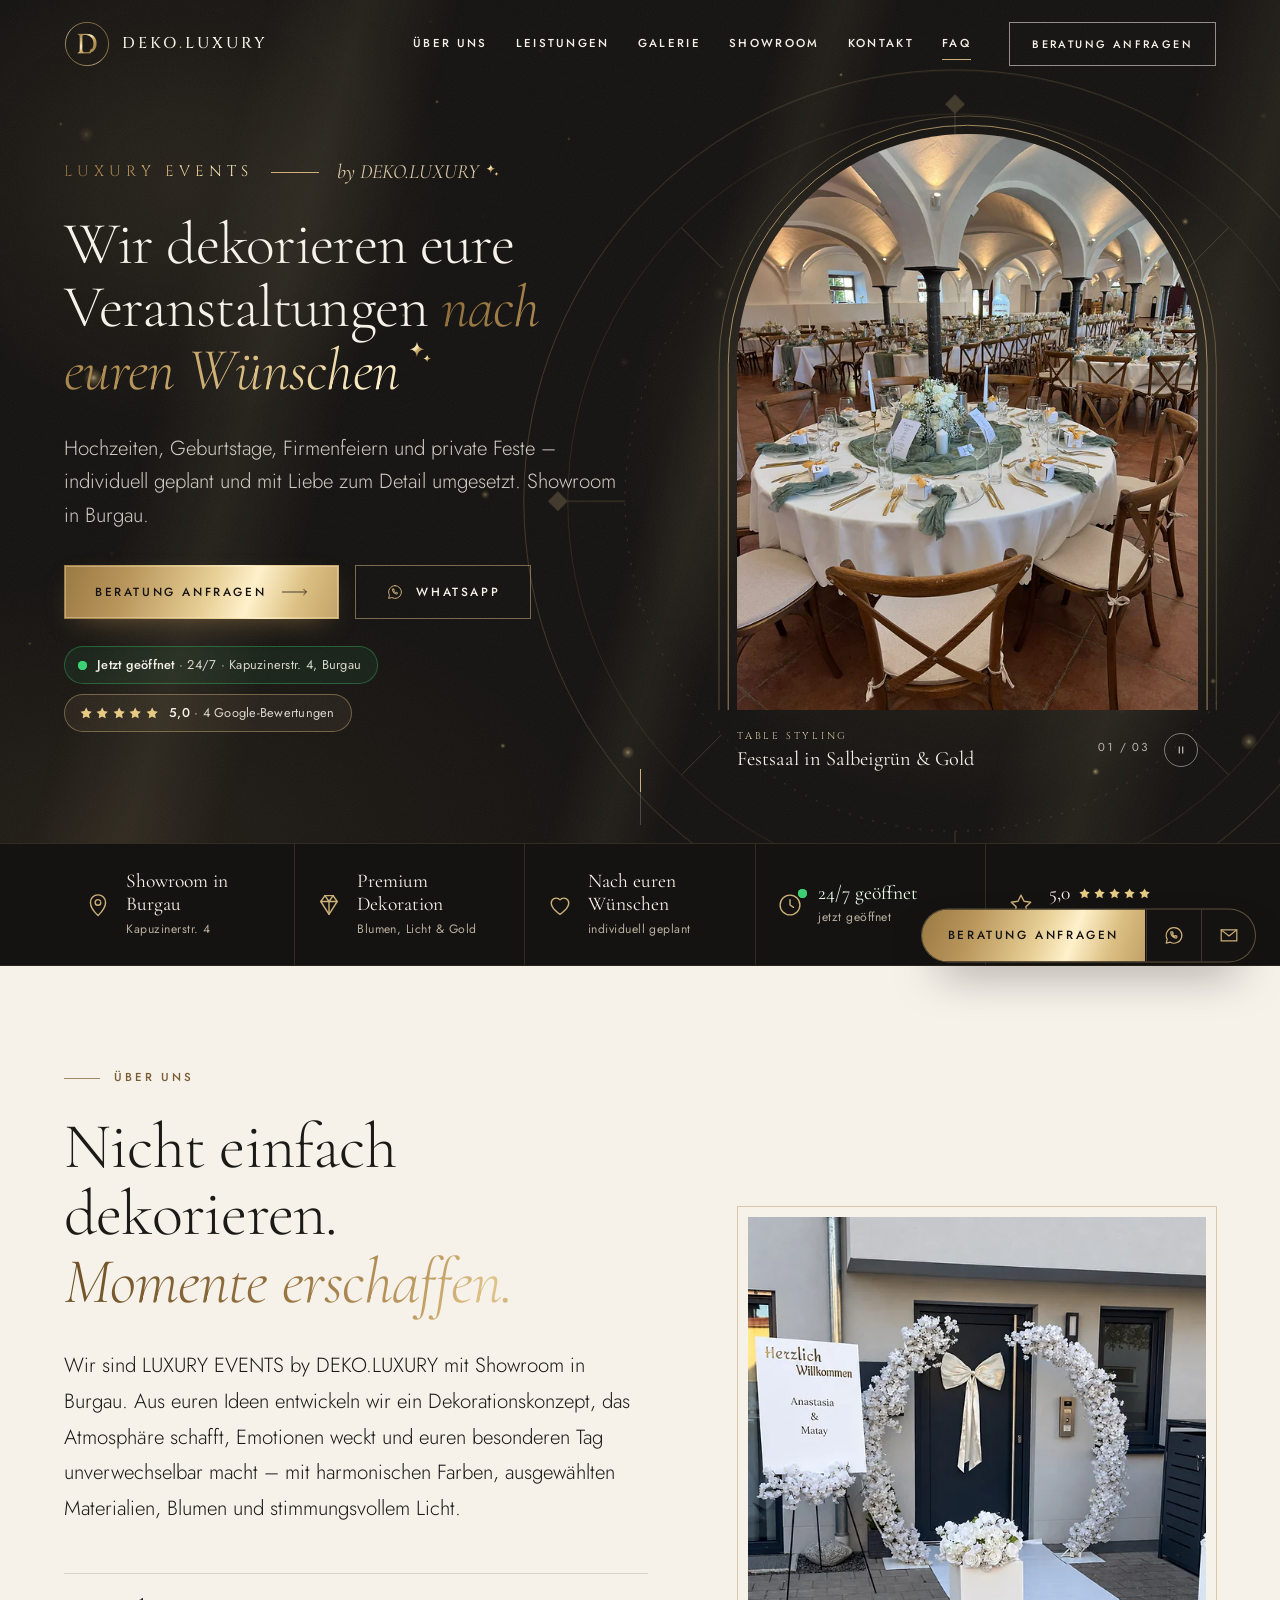
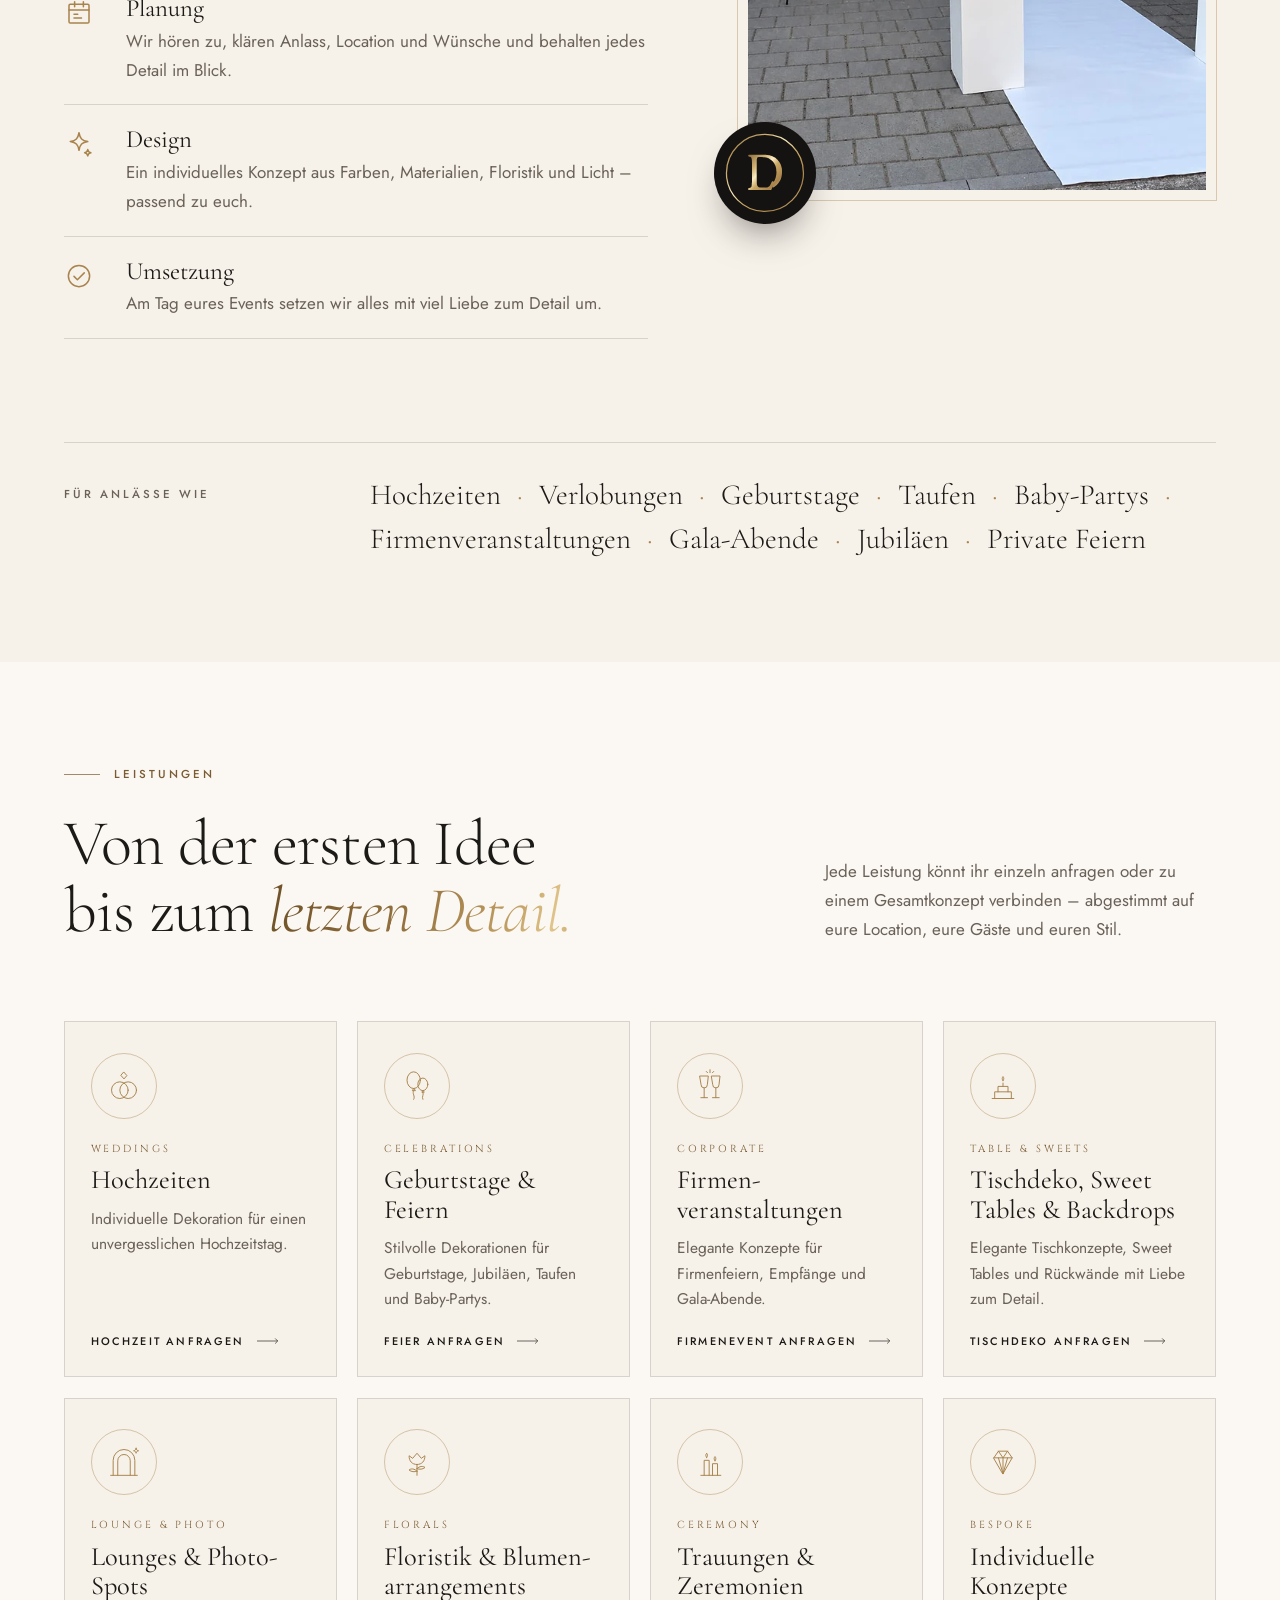
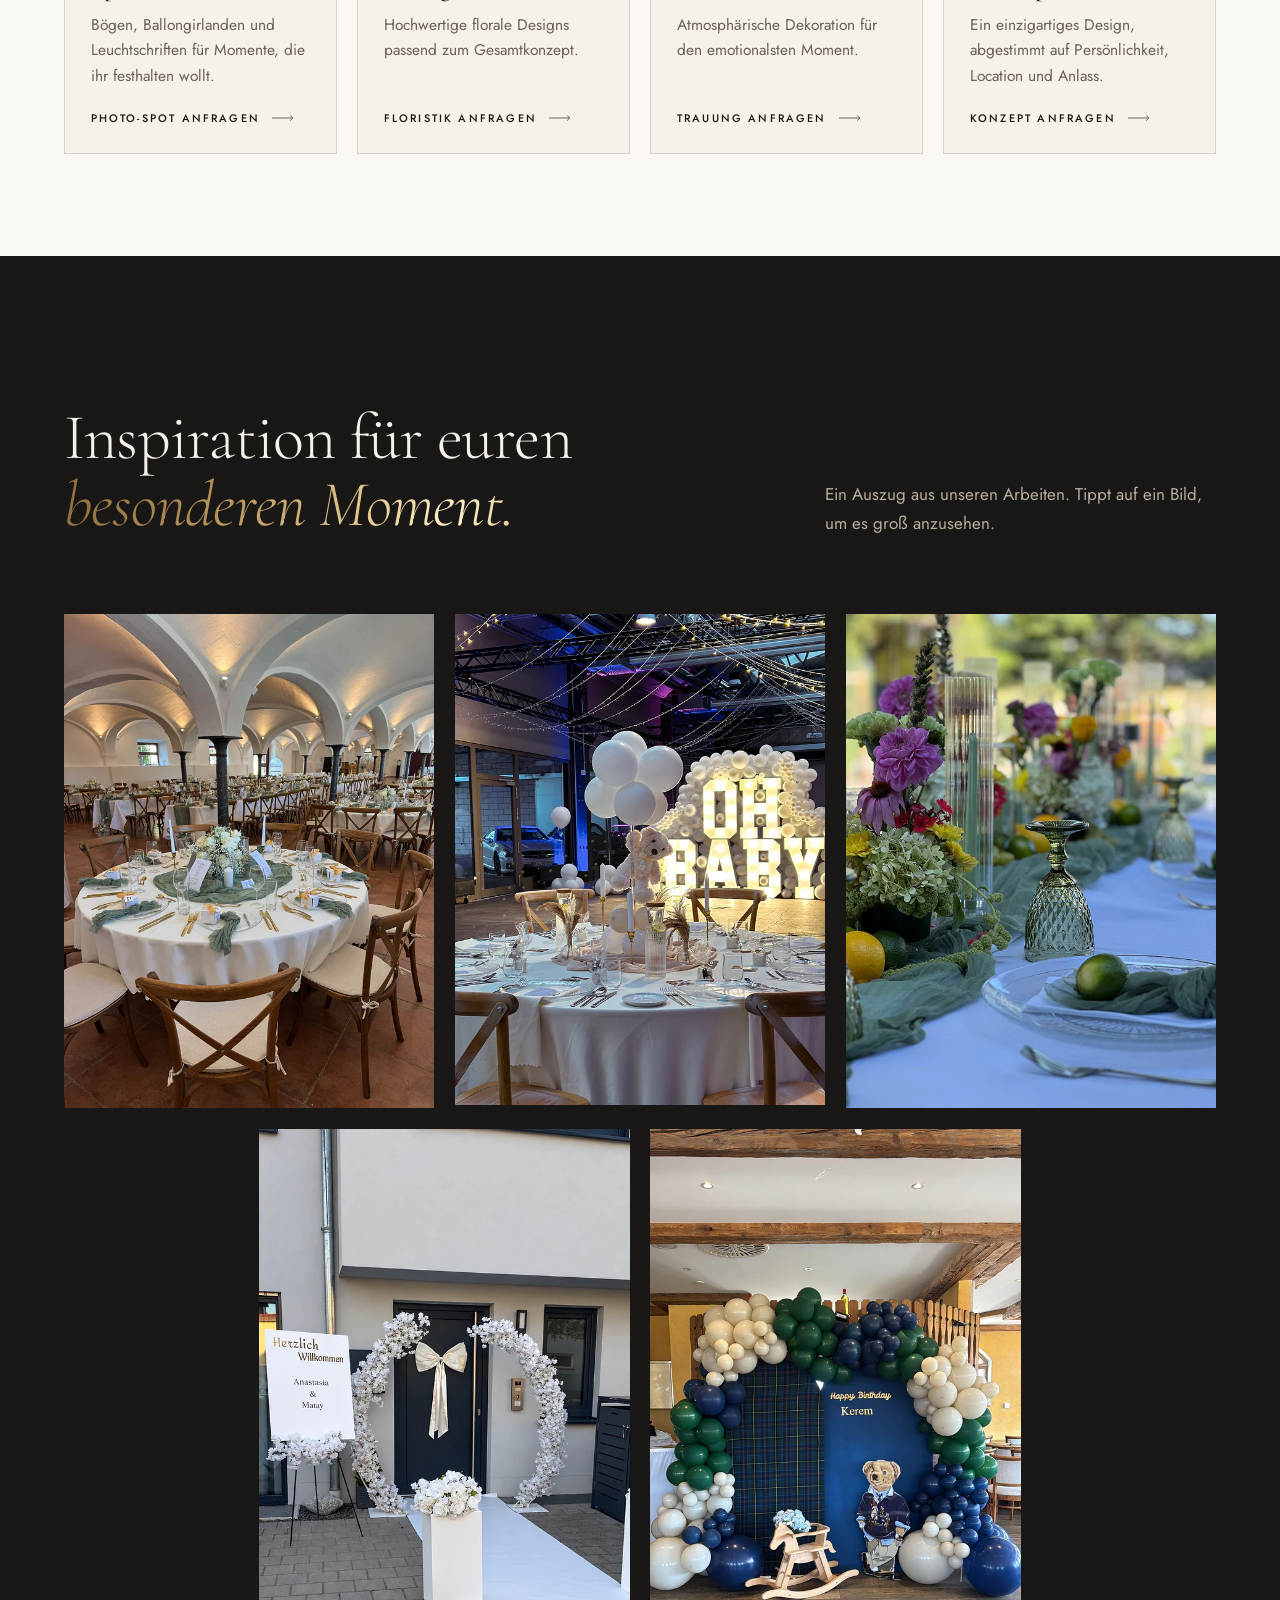
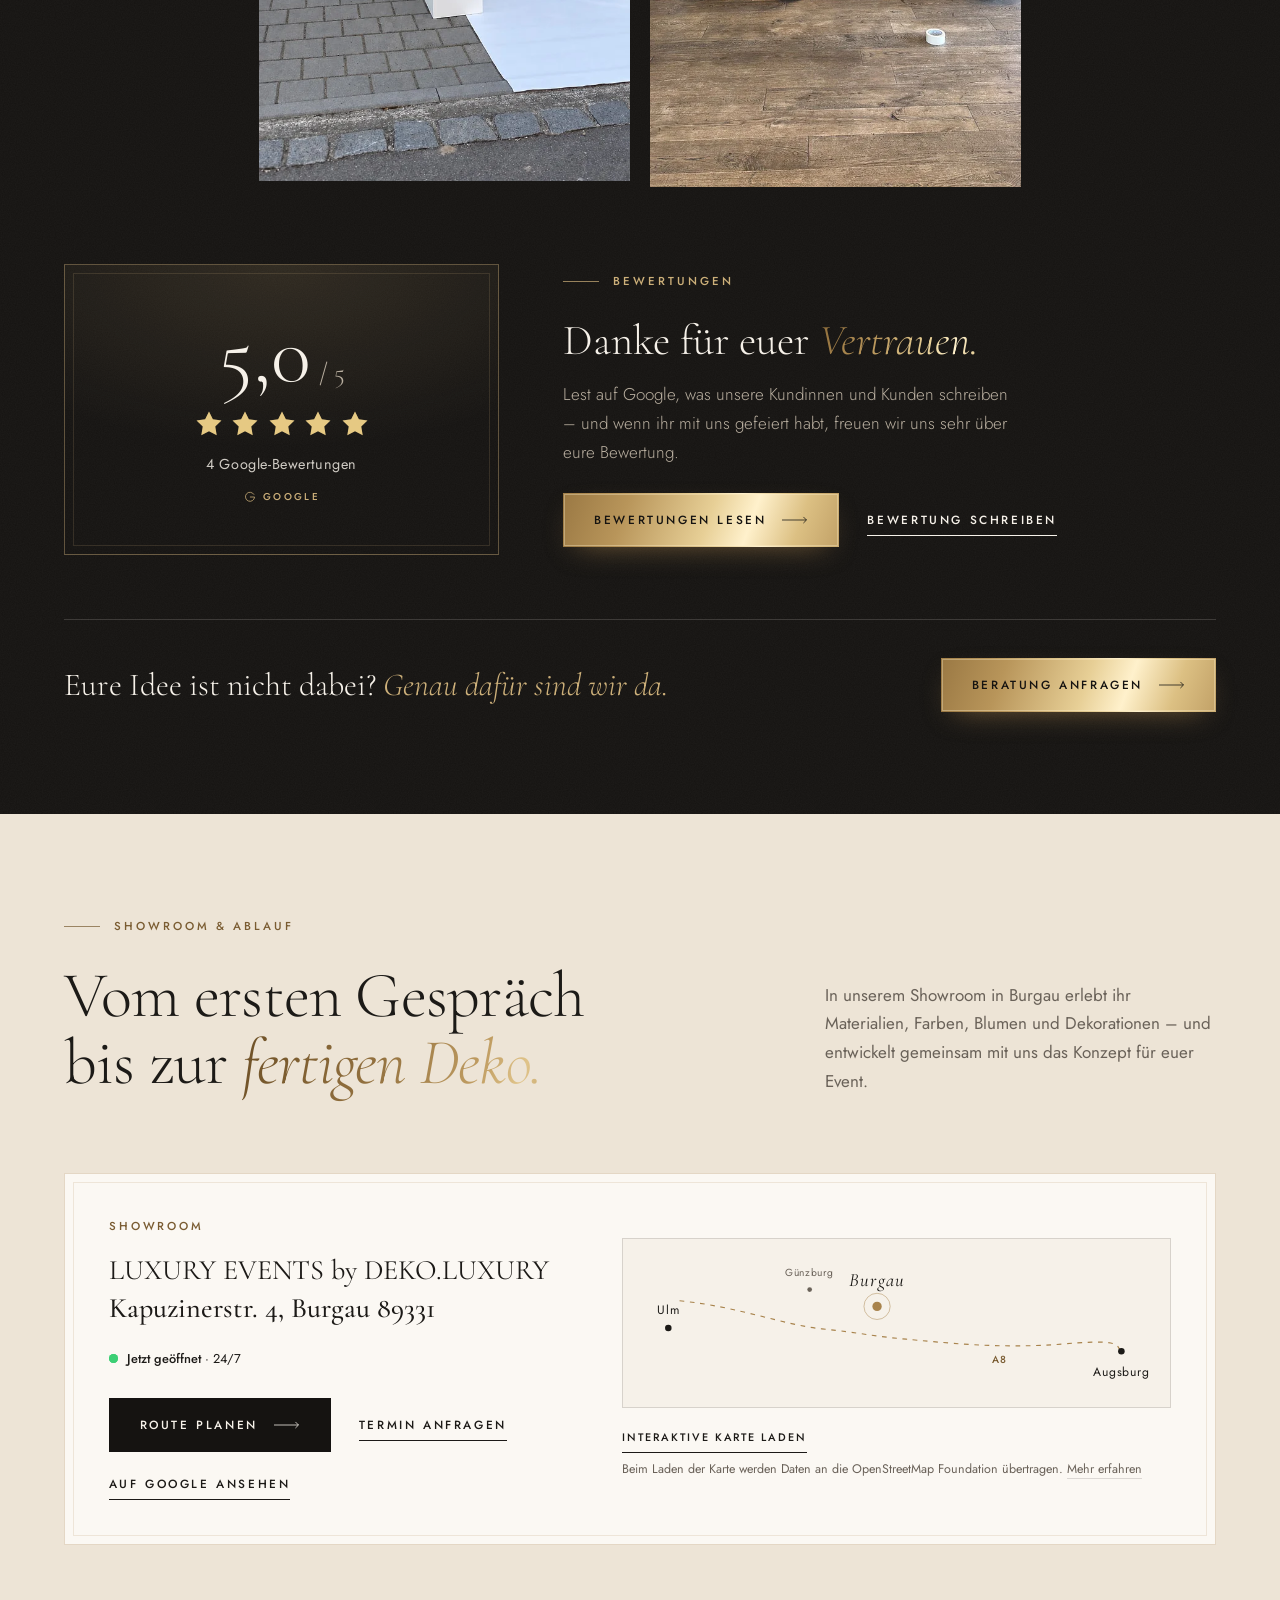
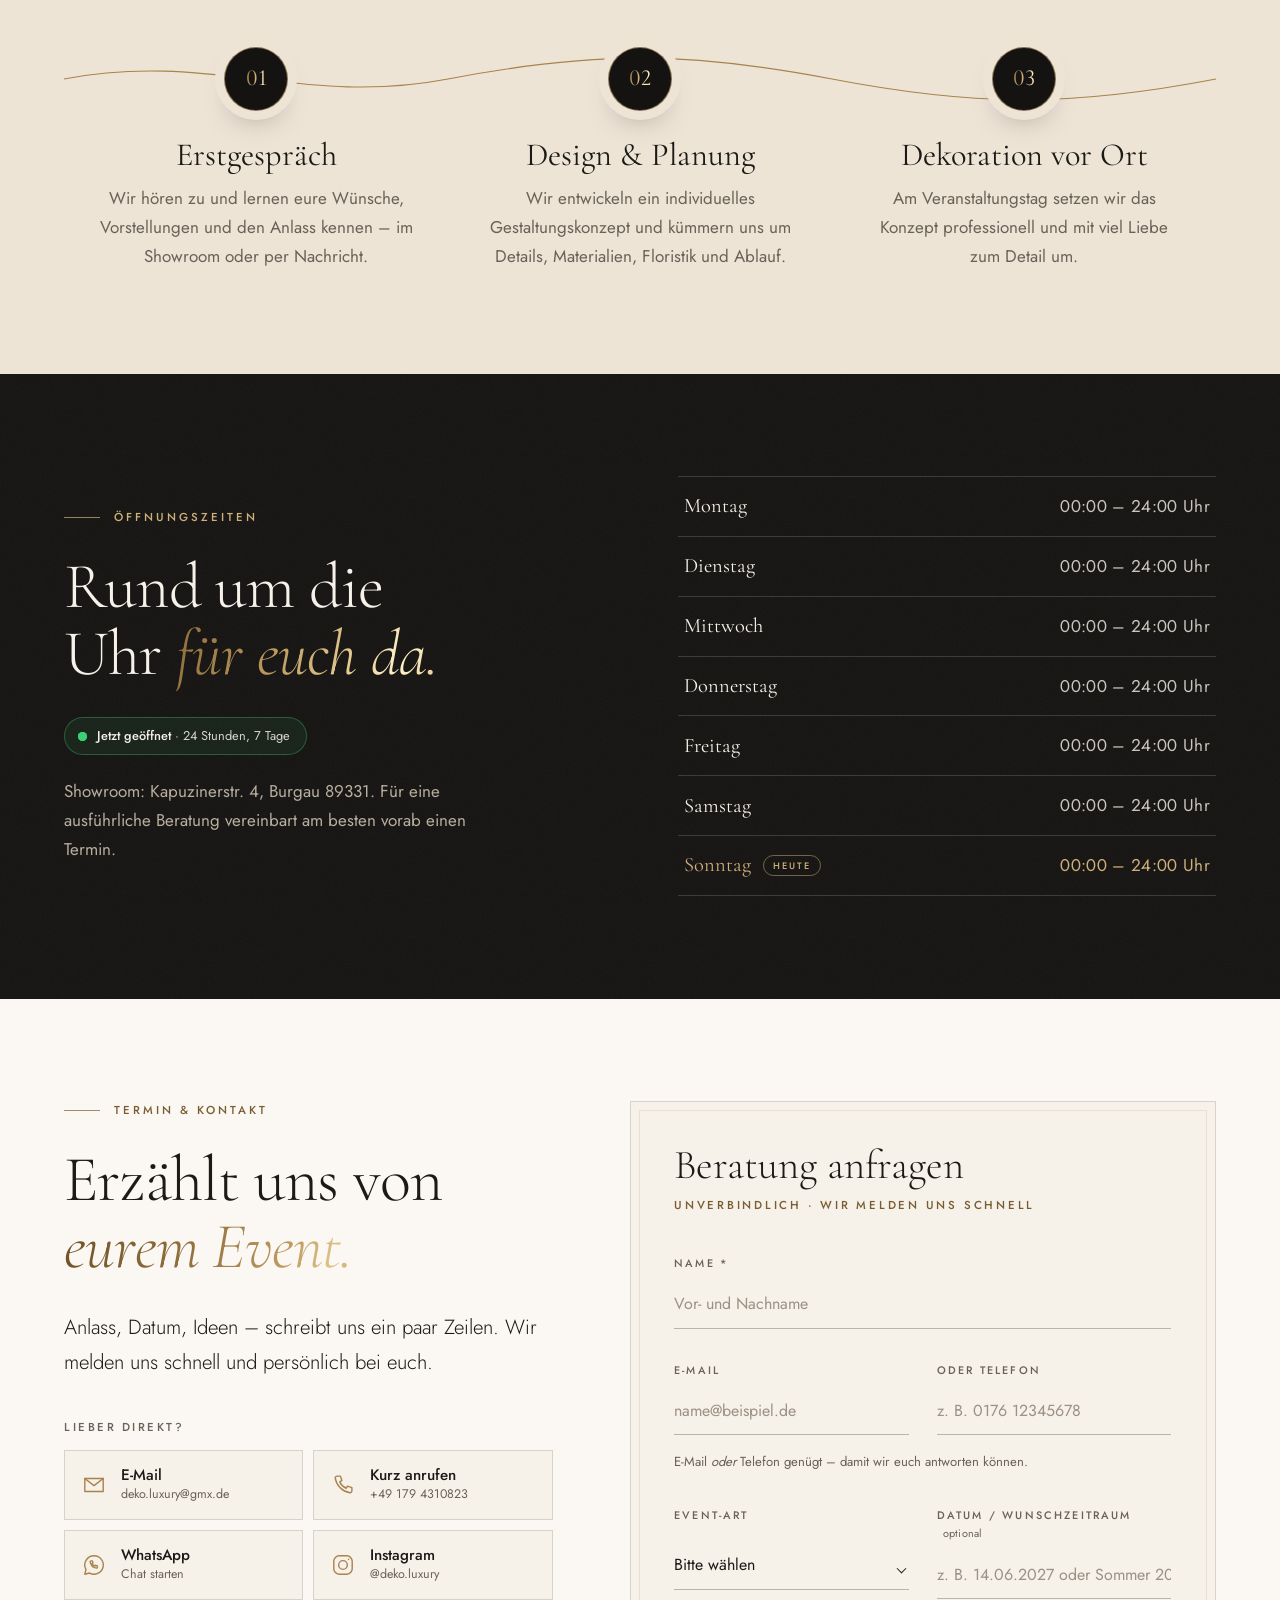
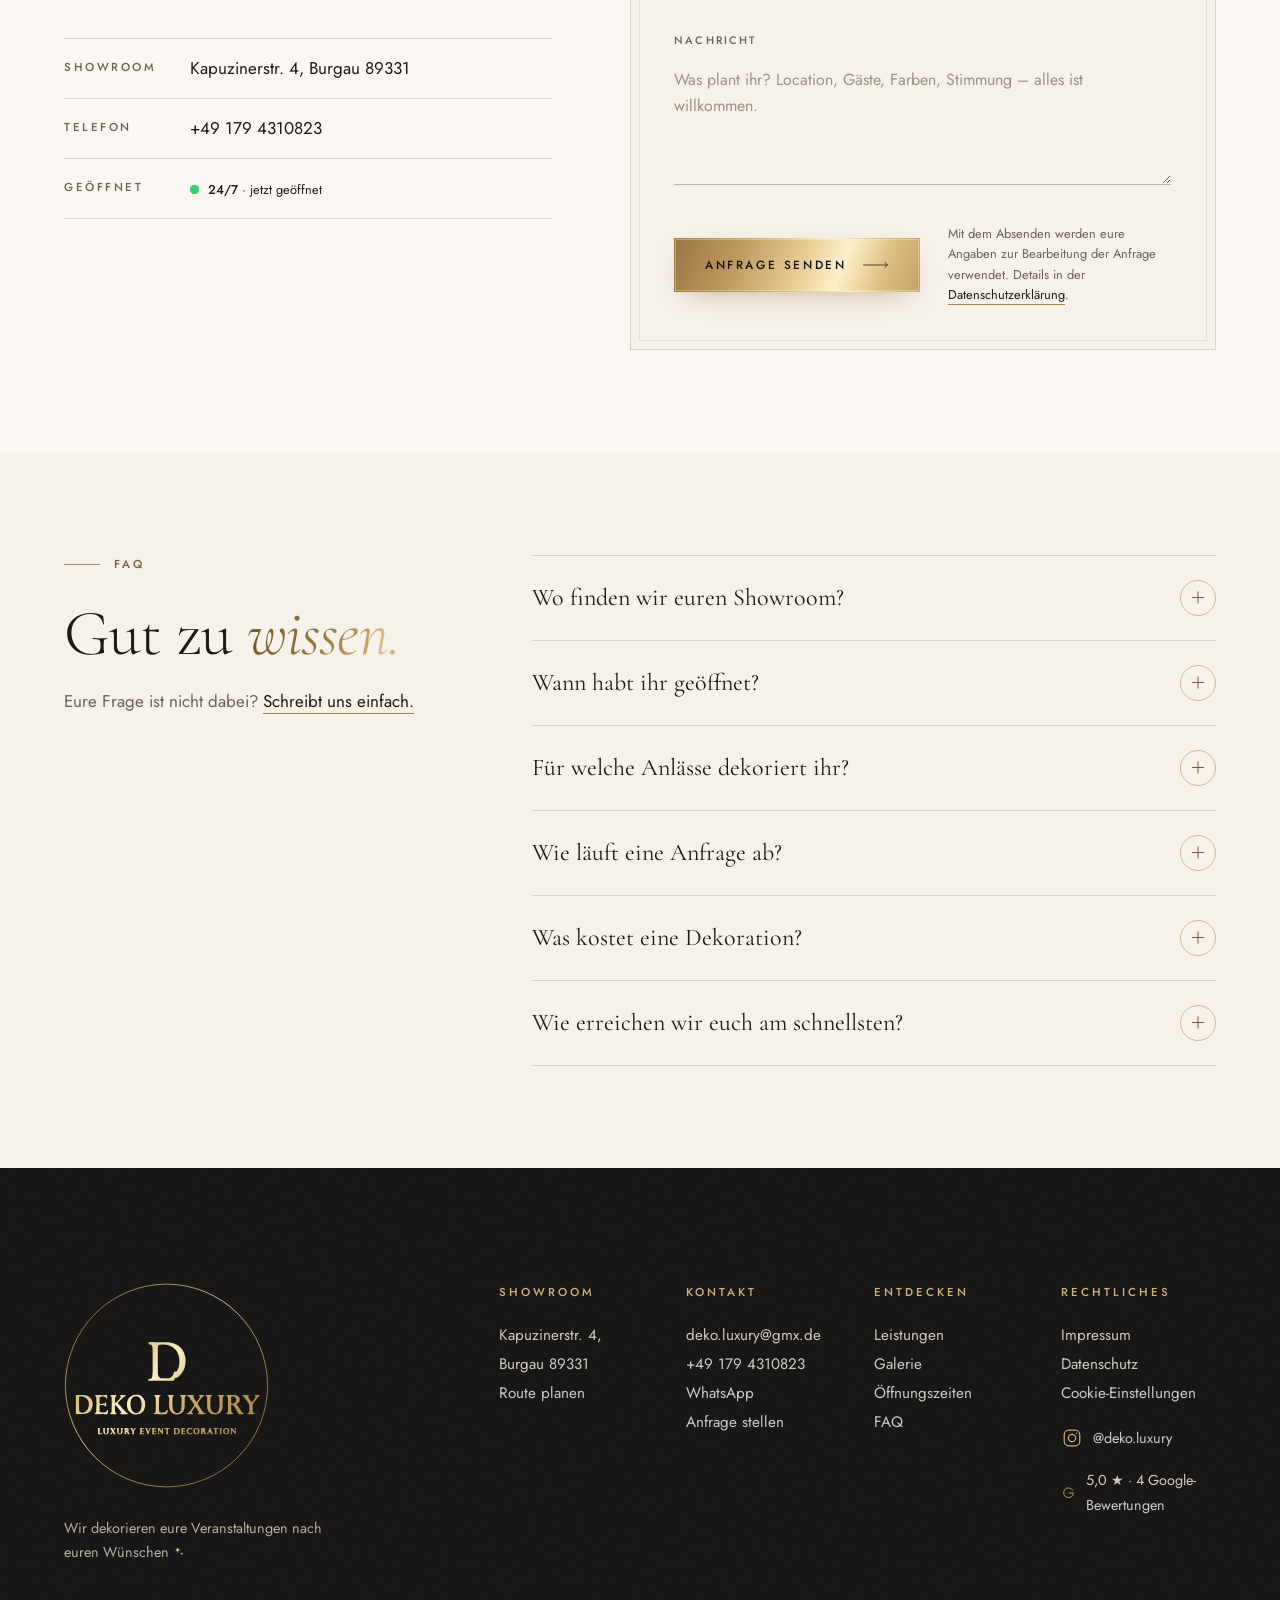
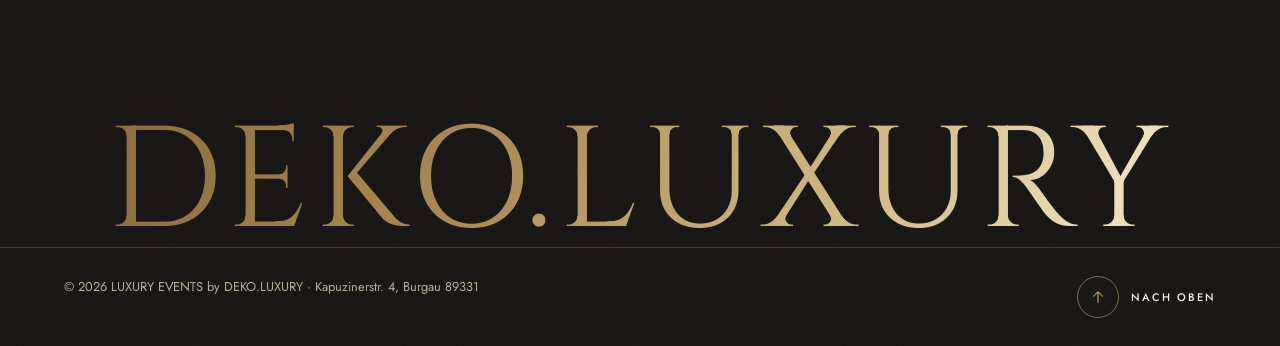
==== commit 52119dac: "Impressum: Inhaber eingetragen, Platzhalter entfernt; 4 Bewertungen - Impressum: Inhaber Tayfun Buru" ====
--- a/index.html
+++ b/index.html
@@ -270,7 +270,7 @@
           </div>
           <div class="hero__badges">
             <p class="status status--hero"><span class="status__dot" aria-hidden="true"></span><span><strong>Jetzt geöffnet</strong> · 24/7 · Kapuzinerstr. 4, Burgau</span></p>
-            <a class="rating-pill" href="https://share.google/pVcuqKsvUcemlnJwG" target="_blank" rel="noopener" data-contact="google" data-rating data-rating-label aria-label="5,0 von 5 Sternen, 6 Google-Bewertungen – auf Google ansehen"><span class="stars" style="--pct:100%" data-stars aria-hidden="true"><span class="stars__row"><svg viewBox="0 0 24 24"><use href="#i-star"/></svg><svg viewBox="0 0 24 24"><use href="#i-star"/></svg><svg viewBox="0 0 24 24"><use href="#i-star"/></svg><svg viewBox="0 0 24 24"><use href="#i-star"/></svg><svg viewBox="0 0 24 24"><use href="#i-star"/></svg></span><span class="stars__fill"><span class="stars__row"><svg viewBox="0 0 24 24"><use href="#i-star"/></svg><svg viewBox="0 0 24 24"><use href="#i-star"/></svg><svg viewBox="0 0 24 24"><use href="#i-star"/></svg><svg viewBox="0 0 24 24"><use href="#i-star"/></svg><svg viewBox="0 0 24 24"><use href="#i-star"/></svg></span></span></span><span><strong data-rating-note>5,0</strong> · <span data-rating-count>6 Google-Bewertungen</span></span></a>
+            <a class="rating-pill" href="https://share.google/pVcuqKsvUcemlnJwG" target="_blank" rel="noopener" data-contact="google" data-rating data-rating-label aria-label="5,0 von 5 Sternen, 4 Google-Bewertungen – auf Google ansehen"><span class="stars" style="--pct:100%" data-stars aria-hidden="true"><span class="stars__row"><svg viewBox="0 0 24 24"><use href="#i-star"/></svg><svg viewBox="0 0 24 24"><use href="#i-star"/></svg><svg viewBox="0 0 24 24"><use href="#i-star"/></svg><svg viewBox="0 0 24 24"><use href="#i-star"/></svg><svg viewBox="0 0 24 24"><use href="#i-star"/></svg></span><span class="stars__fill"><span class="stars__row"><svg viewBox="0 0 24 24"><use href="#i-star"/></svg><svg viewBox="0 0 24 24"><use href="#i-star"/></svg><svg viewBox="0 0 24 24"><use href="#i-star"/></svg><svg viewBox="0 0 24 24"><use href="#i-star"/></svg><svg viewBox="0 0 24 24"><use href="#i-star"/></svg></span></span></span><span><strong data-rating-note>5,0</strong> · <span data-rating-count>4 Google-Bewertungen</span></span></a>
           </div>
         </div>
 
@@ -319,7 +319,7 @@
         <!-- Bewertungen: Note und Anzahl stehen oben in assets/js/main.js unter KONTAKT.bewertung. -->
         <li class="strip__item strip__item--link" data-reveal style="--d:.32s">
           <svg class="strip__icon" viewBox="0 0 24 24" aria-hidden="true"><path pathLength="1" d="M12 3.6l2.6 5.2 5.7.8-4.1 4 1 5.7-5.2-2.7-5.2 2.7 1-5.7-4.1-4 5.7-.8z"/></svg>
-          <span class="strip__text"><strong class="strip__rating"><span data-rating-note>5,0</span><span class="sr-only"> von 5 Sternen</span> <span class="stars stars--sm" style="--pct:100%" data-stars aria-hidden="true"><span class="stars__row"><svg viewBox="0 0 24 24"><use href="#i-star"/></svg><svg viewBox="0 0 24 24"><use href="#i-star"/></svg><svg viewBox="0 0 24 24"><use href="#i-star"/></svg><svg viewBox="0 0 24 24"><use href="#i-star"/></svg><svg viewBox="0 0 24 24"><use href="#i-star"/></svg></span><span class="stars__fill"><span class="stars__row"><svg viewBox="0 0 24 24"><use href="#i-star"/></svg><svg viewBox="0 0 24 24"><use href="#i-star"/></svg><svg viewBox="0 0 24 24"><use href="#i-star"/></svg><svg viewBox="0 0 24 24"><use href="#i-star"/></svg><svg viewBox="0 0 24 24"><use href="#i-star"/></svg></span></span></span></strong><small><a class="strip__a" href="https://share.google/pVcuqKsvUcemlnJwG" target="_blank" rel="noopener" data-contact="google"><span data-rating-count>6 Google-Bewertungen</span> <span aria-hidden="true">→</span></a></small></span>
+          <span class="strip__text"><strong class="strip__rating"><span data-rating-note>5,0</span><span class="sr-only"> von 5 Sternen</span> <span class="stars stars--sm" style="--pct:100%" data-stars aria-hidden="true"><span class="stars__row"><svg viewBox="0 0 24 24"><use href="#i-star"/></svg><svg viewBox="0 0 24 24"><use href="#i-star"/></svg><svg viewBox="0 0 24 24"><use href="#i-star"/></svg><svg viewBox="0 0 24 24"><use href="#i-star"/></svg><svg viewBox="0 0 24 24"><use href="#i-star"/></svg></span><span class="stars__fill"><span class="stars__row"><svg viewBox="0 0 24 24"><use href="#i-star"/></svg><svg viewBox="0 0 24 24"><use href="#i-star"/></svg><svg viewBox="0 0 24 24"><use href="#i-star"/></svg><svg viewBox="0 0 24 24"><use href="#i-star"/></svg><svg viewBox="0 0 24 24"><use href="#i-star"/></svg></span></span></span></strong><small><a class="strip__a" href="https://share.google/pVcuqKsvUcemlnJwG" target="_blank" rel="noopener" data-contact="google"><span data-rating-count>4 Google-Bewertungen</span> <span aria-hidden="true">→</span></a></small></span>
         </li>
       </ul>
       </div>
@@ -480,10 +480,10 @@
         </ul>
         <!-- Google-Bewertung (Werte in assets/js/main.js unter KONTAKT.bewertung) -->
         <div class="reviews" data-reveal data-rating>
-          <a class="reviews__score" href="https://share.google/pVcuqKsvUcemlnJwG" target="_blank" rel="noopener" data-contact="google" data-rating-label aria-label="5,0 von 5 Sternen, 6 Google-Bewertungen – auf Google ansehen">
+          <a class="reviews__score" href="https://share.google/pVcuqKsvUcemlnJwG" target="_blank" rel="noopener" data-contact="google" data-rating-label aria-label="5,0 von 5 Sternen, 4 Google-Bewertungen – auf Google ansehen">
             <span class="reviews__note"><span data-rating-note>5,0</span><small>/ 5</small></span>
             <span class="stars stars--lg" style="--pct:100%" data-stars aria-hidden="true"><span class="stars__row"><svg viewBox="0 0 24 24"><use href="#i-star"/></svg><svg viewBox="0 0 24 24"><use href="#i-star"/></svg><svg viewBox="0 0 24 24"><use href="#i-star"/></svg><svg viewBox="0 0 24 24"><use href="#i-star"/></svg><svg viewBox="0 0 24 24"><use href="#i-star"/></svg></span><span class="stars__fill"><span class="stars__row"><svg viewBox="0 0 24 24"><use href="#i-star"/></svg><svg viewBox="0 0 24 24"><use href="#i-star"/></svg><svg viewBox="0 0 24 24"><use href="#i-star"/></svg><svg viewBox="0 0 24 24"><use href="#i-star"/></svg><svg viewBox="0 0 24 24"><use href="#i-star"/></svg></span></span></span>
-            <span class="reviews__count"><span data-rating-count>6 Google-Bewertungen</span></span>
+            <span class="reviews__count"><span data-rating-count>4 Google-Bewertungen</span></span>
             <span class="reviews__google"><svg viewBox="0 0 24 24" aria-hidden="true"><use href="#i-google"/></svg>Google</span>
           </a>
           <div class="reviews__body">
@@ -765,7 +765,7 @@
           </ul>
           <div class="footer__socials">
             <a class="footer__social" href="https://www.instagram.com/deko.luxury/" target="_blank" rel="noopener" data-contact="instagram"><svg viewBox="0 0 24 24" aria-hidden="true"><use href="#i-instagram"/></svg><span data-contact-label>@deko.luxury</span></a>
-            <a class="footer__social" href="https://share.google/pVcuqKsvUcemlnJwG" target="_blank" rel="noopener" data-contact="google"><svg viewBox="0 0 24 24" aria-hidden="true"><use href="#i-google"/></svg><span data-rating-short>5,0 ★ · 6 Google-Bewertungen</span></a>
+            <a class="footer__social" href="https://share.google/pVcuqKsvUcemlnJwG" target="_blank" rel="noopener" data-contact="google"><svg viewBox="0 0 24 24" aria-hidden="true"><use href="#i-google"/></svg><span data-rating-short>5,0 ★ · 4 Google-Bewertungen</span></a>
           </div>
         </div>
       </div>
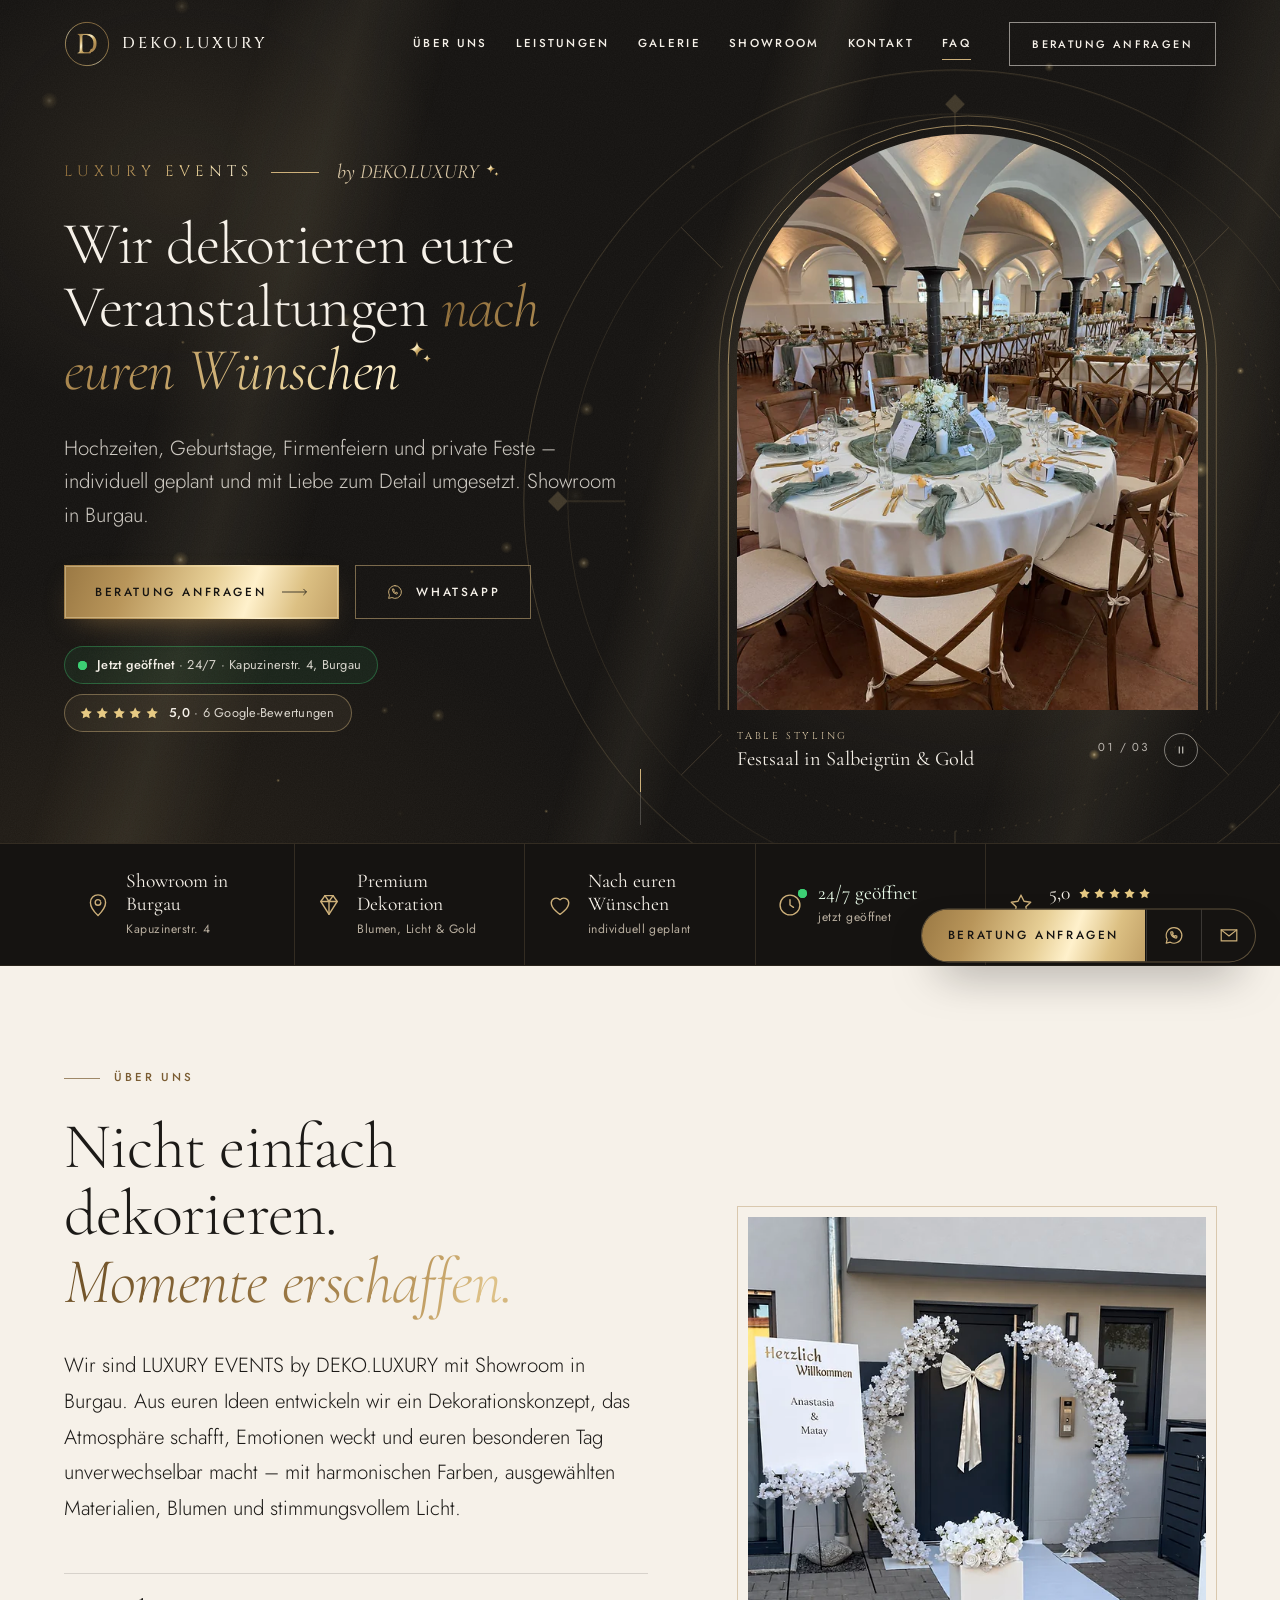
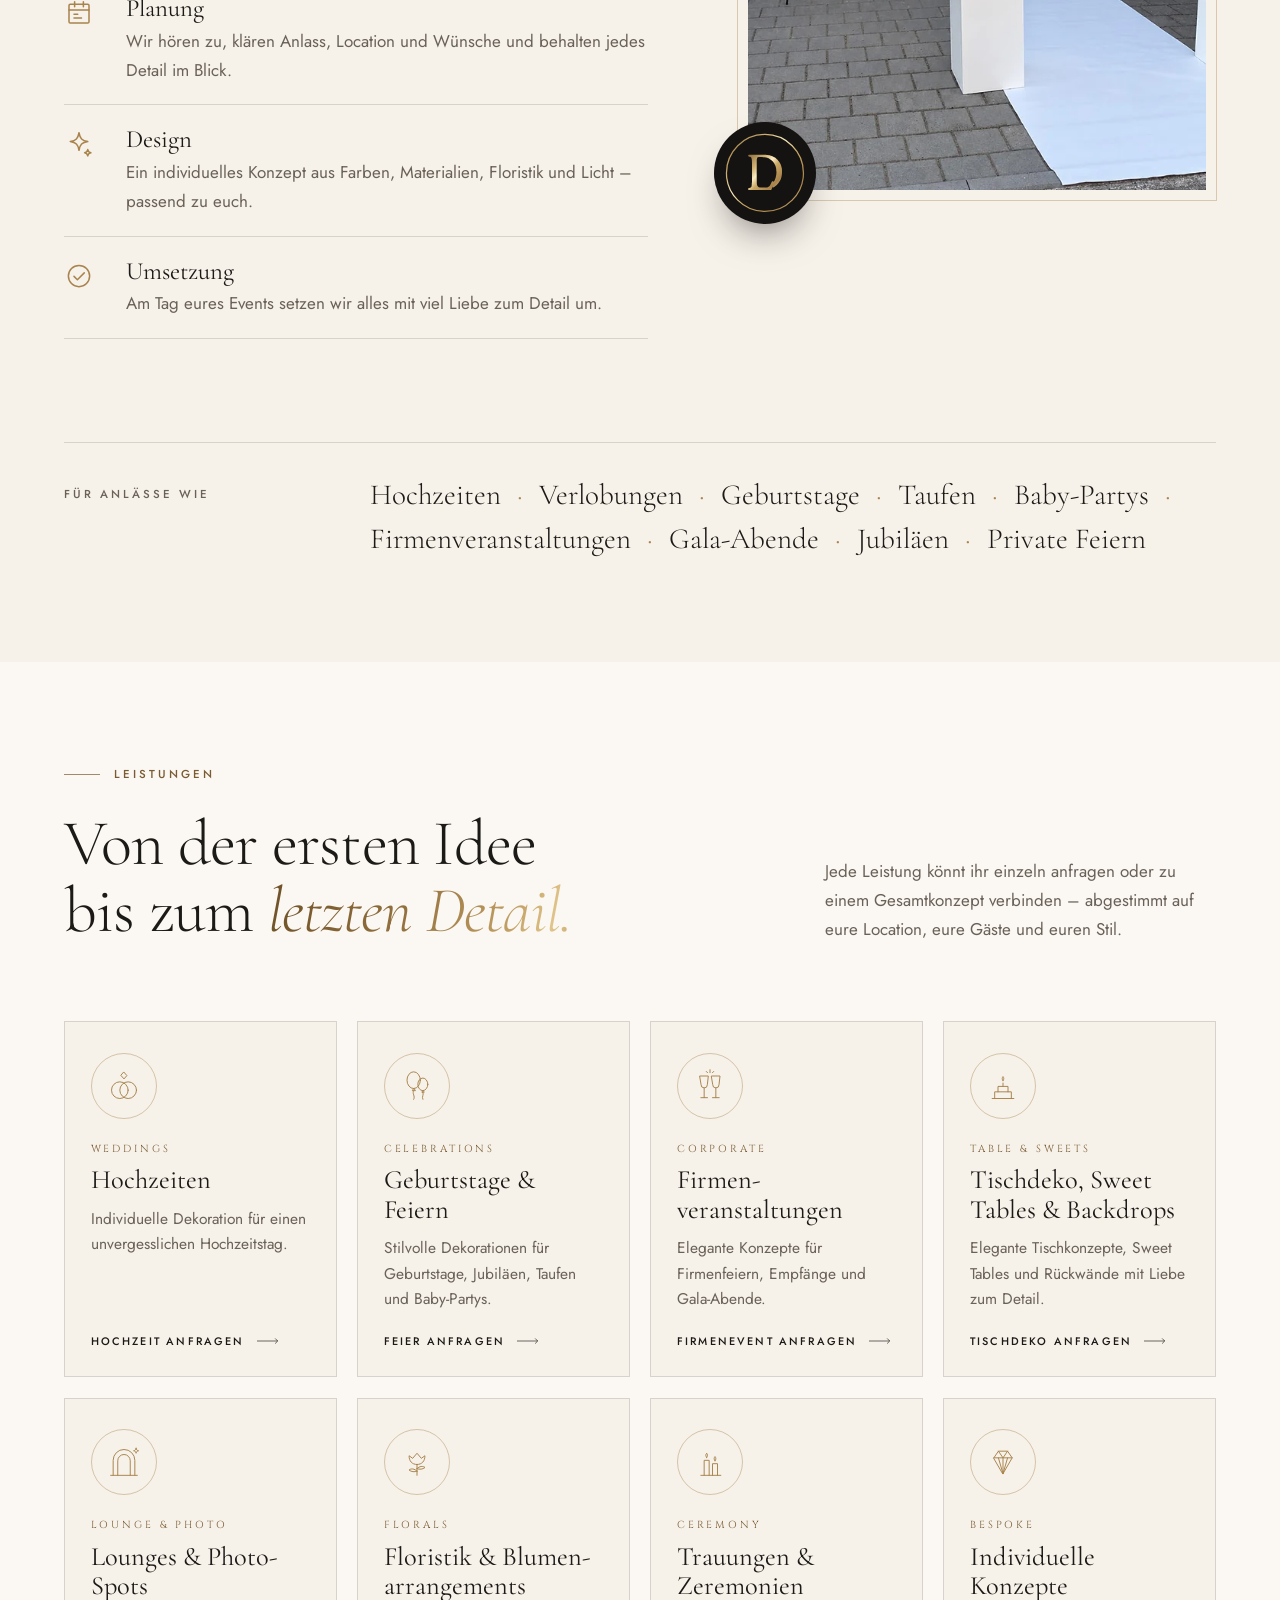
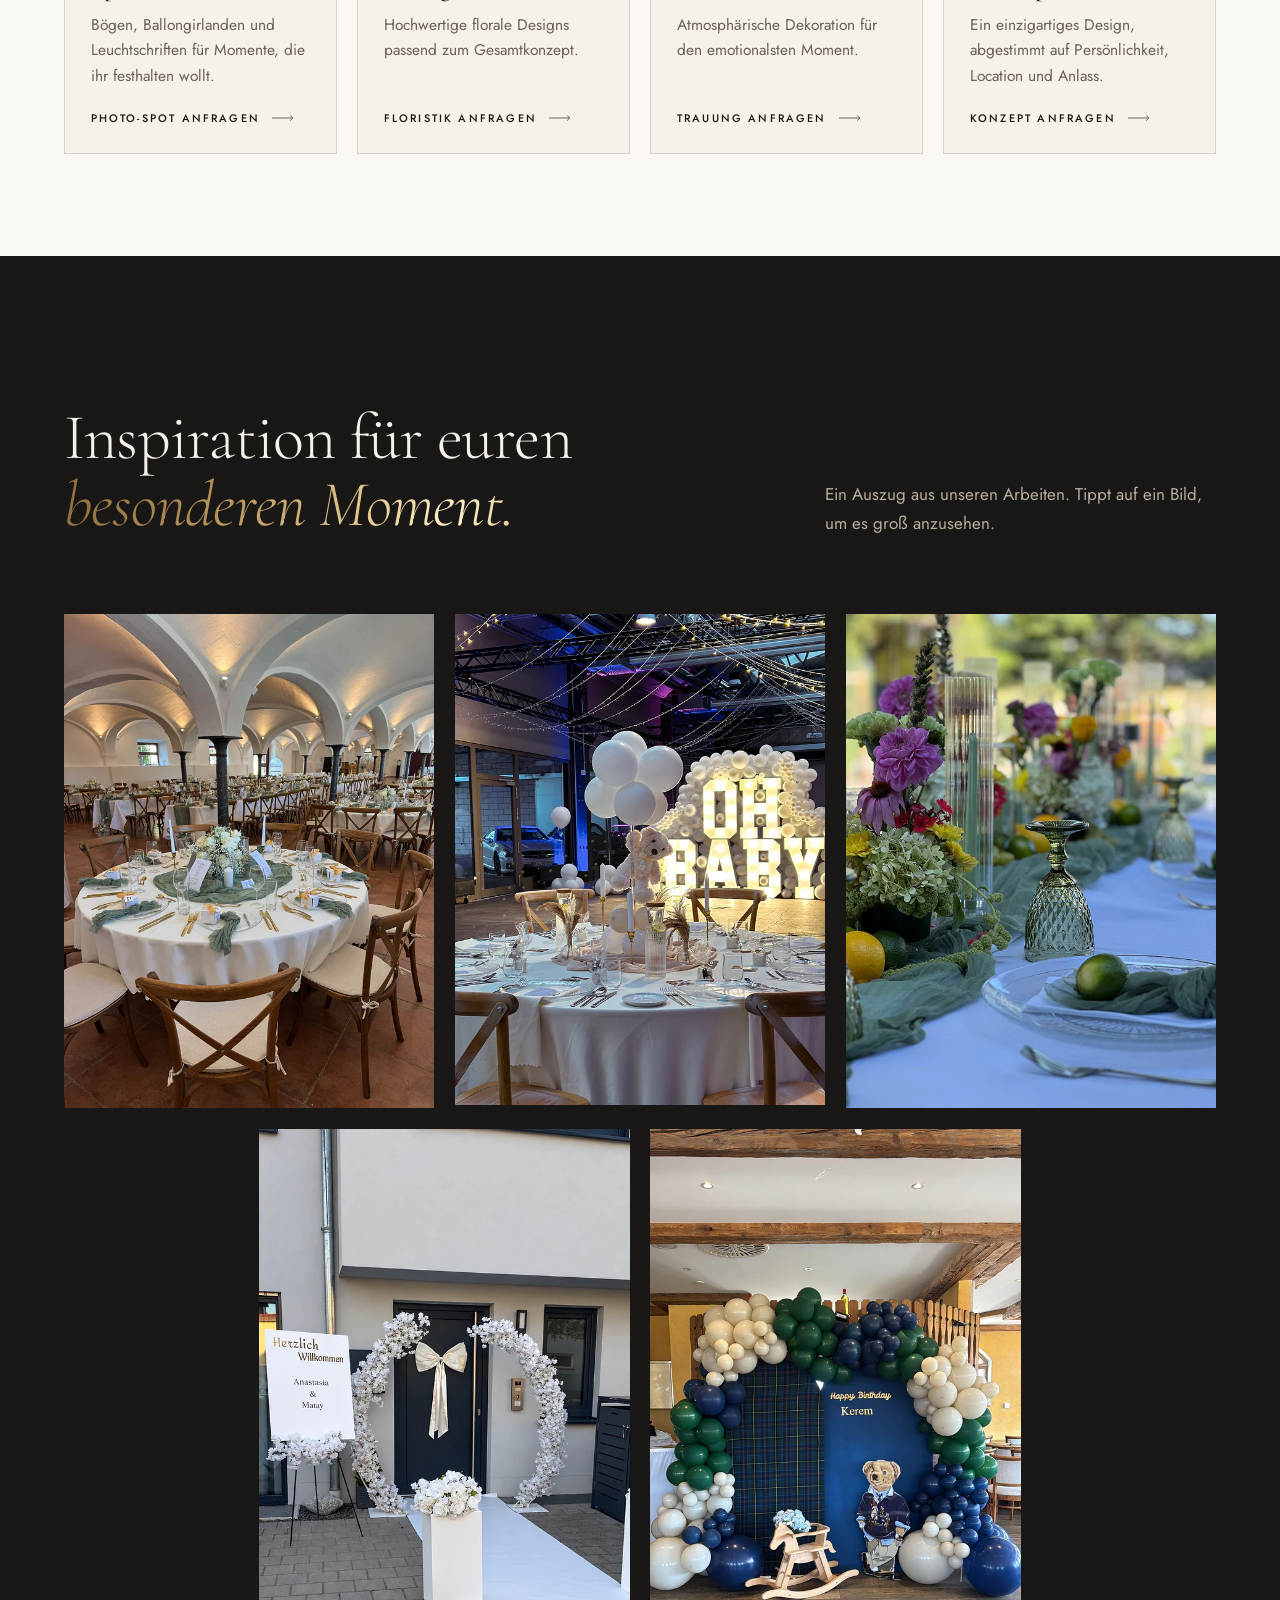
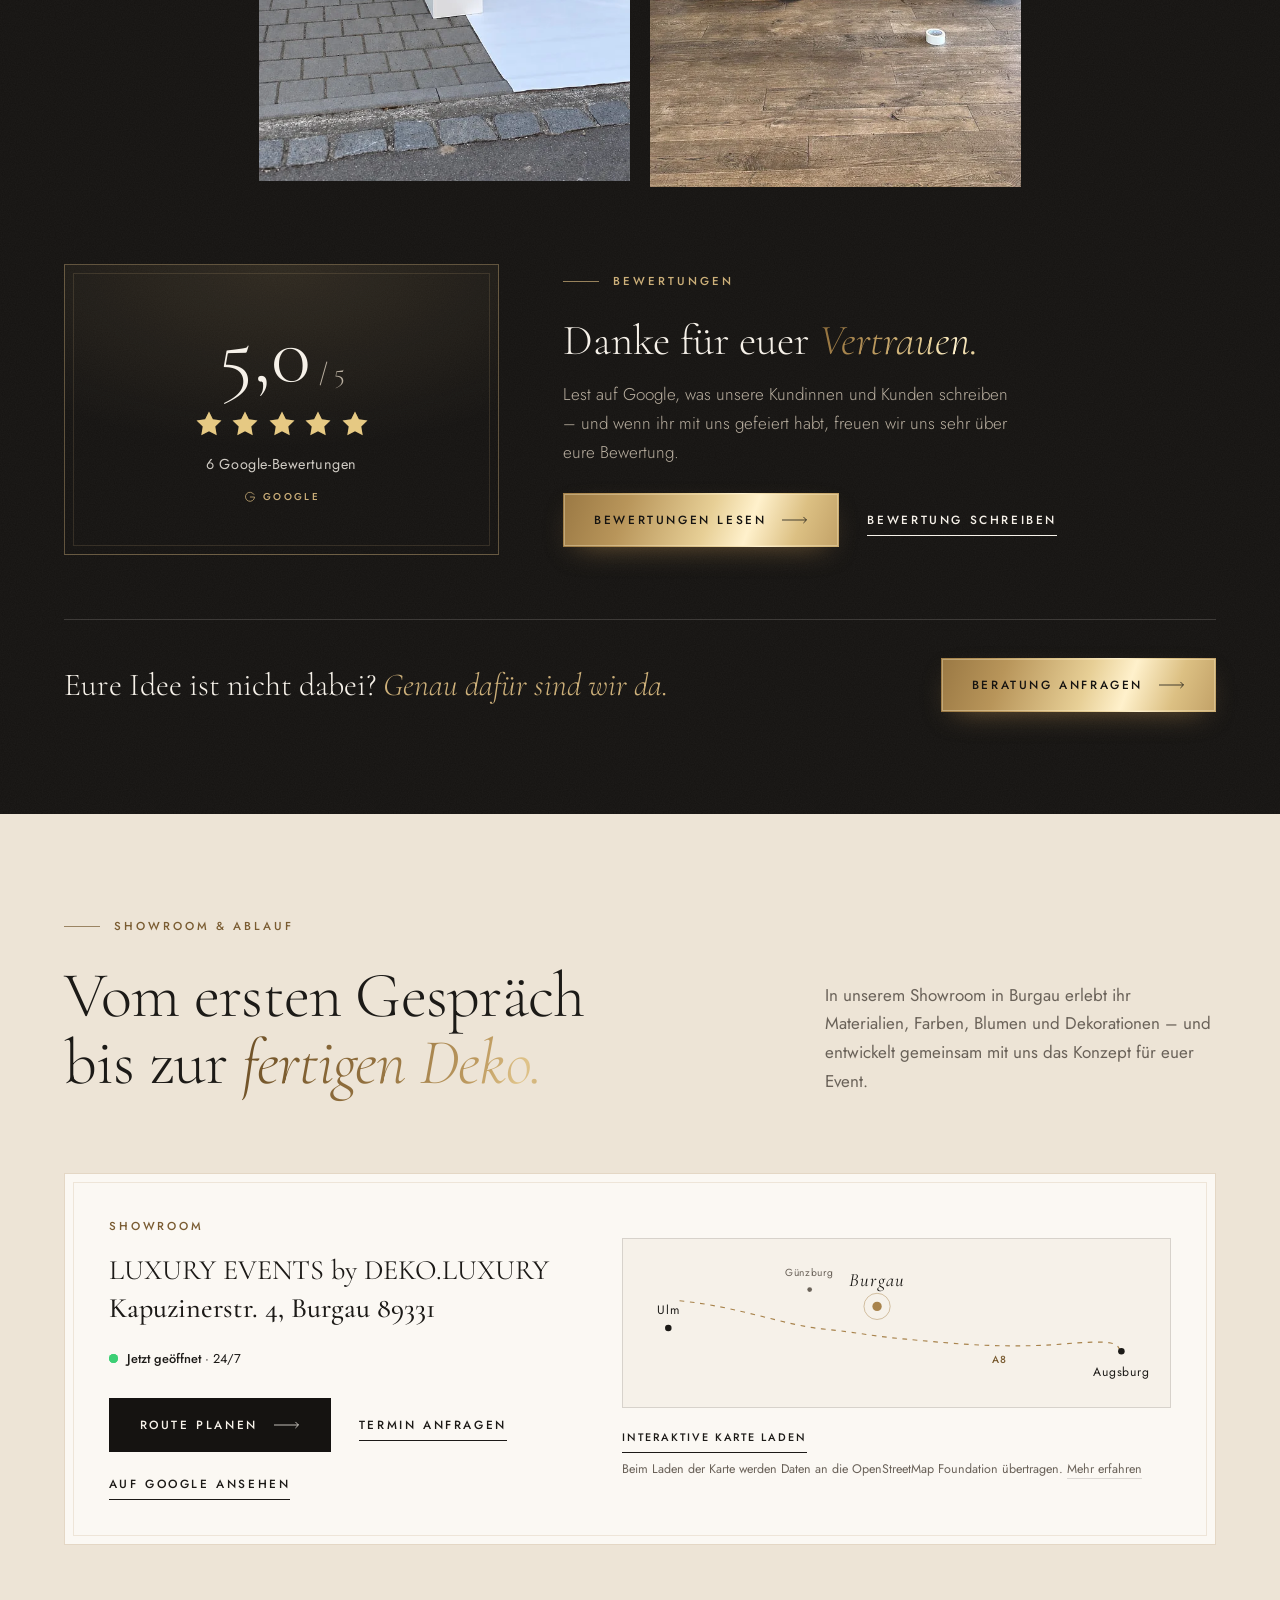
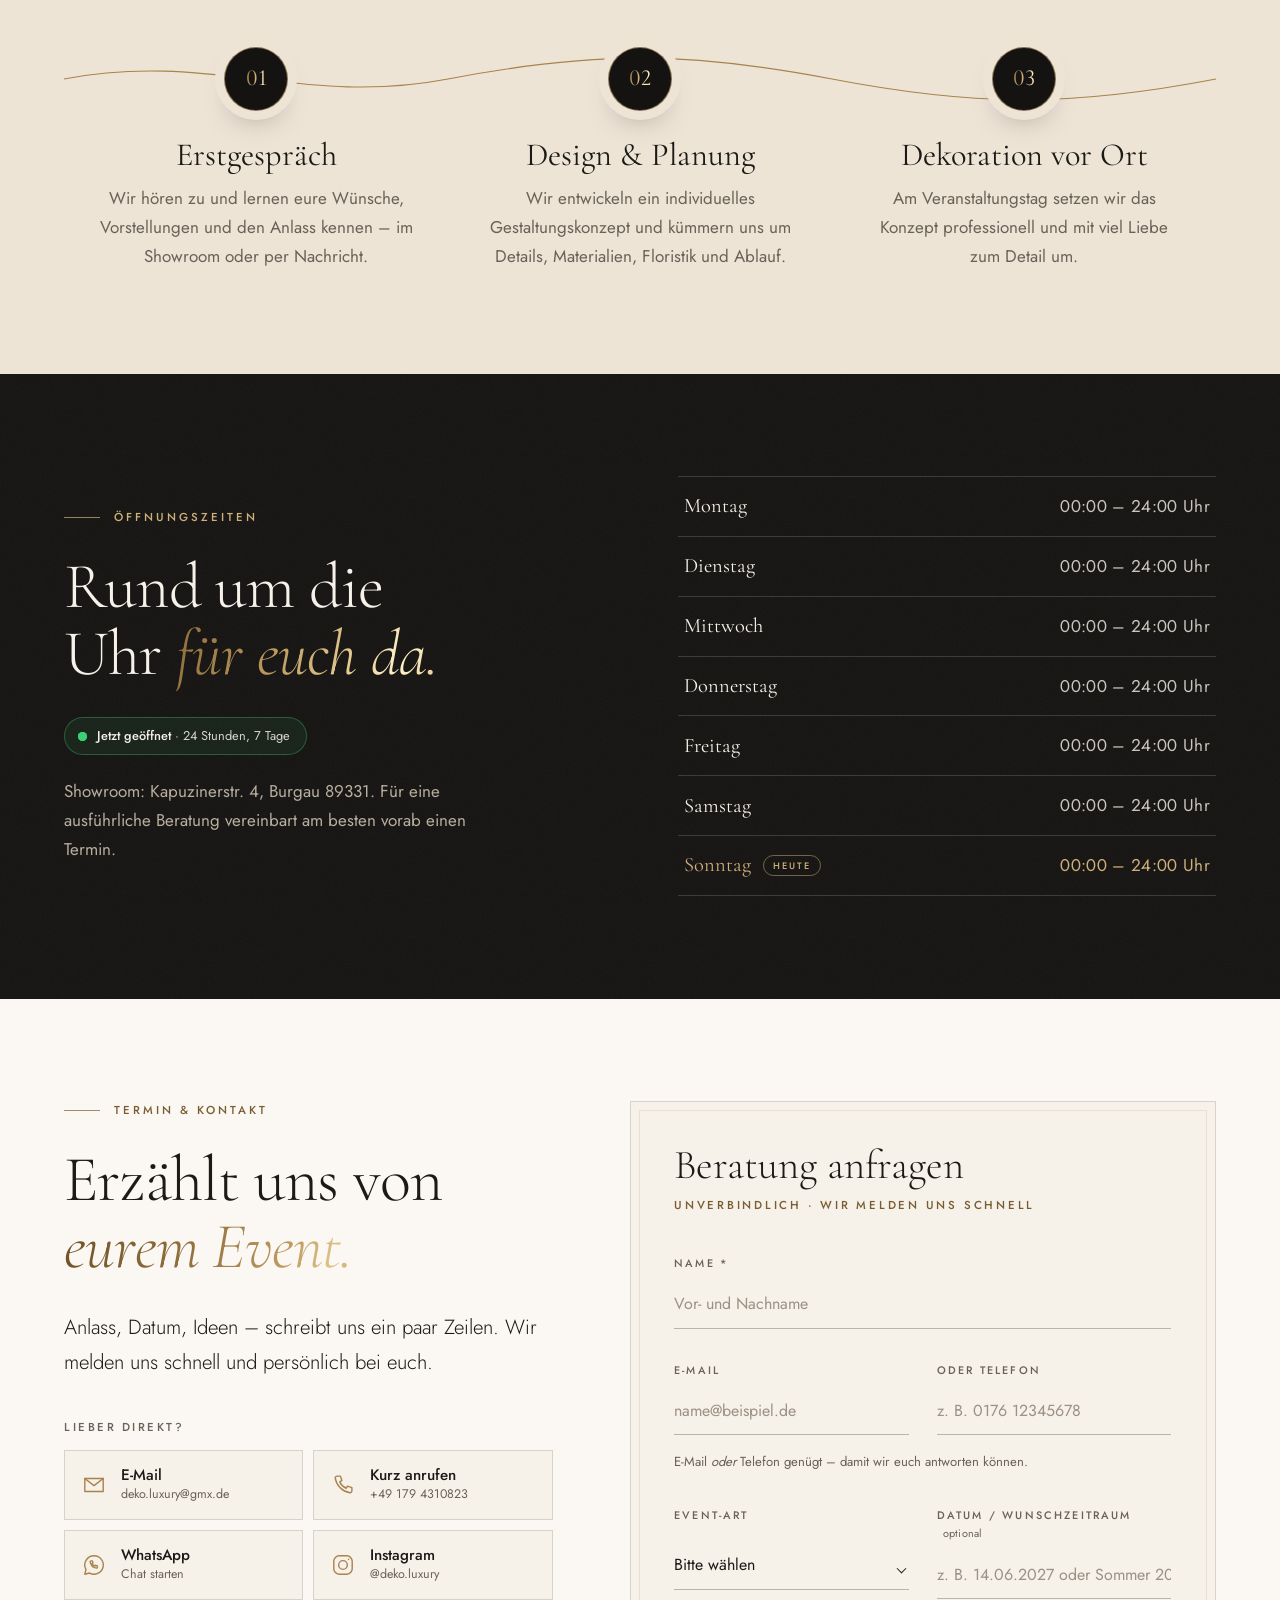
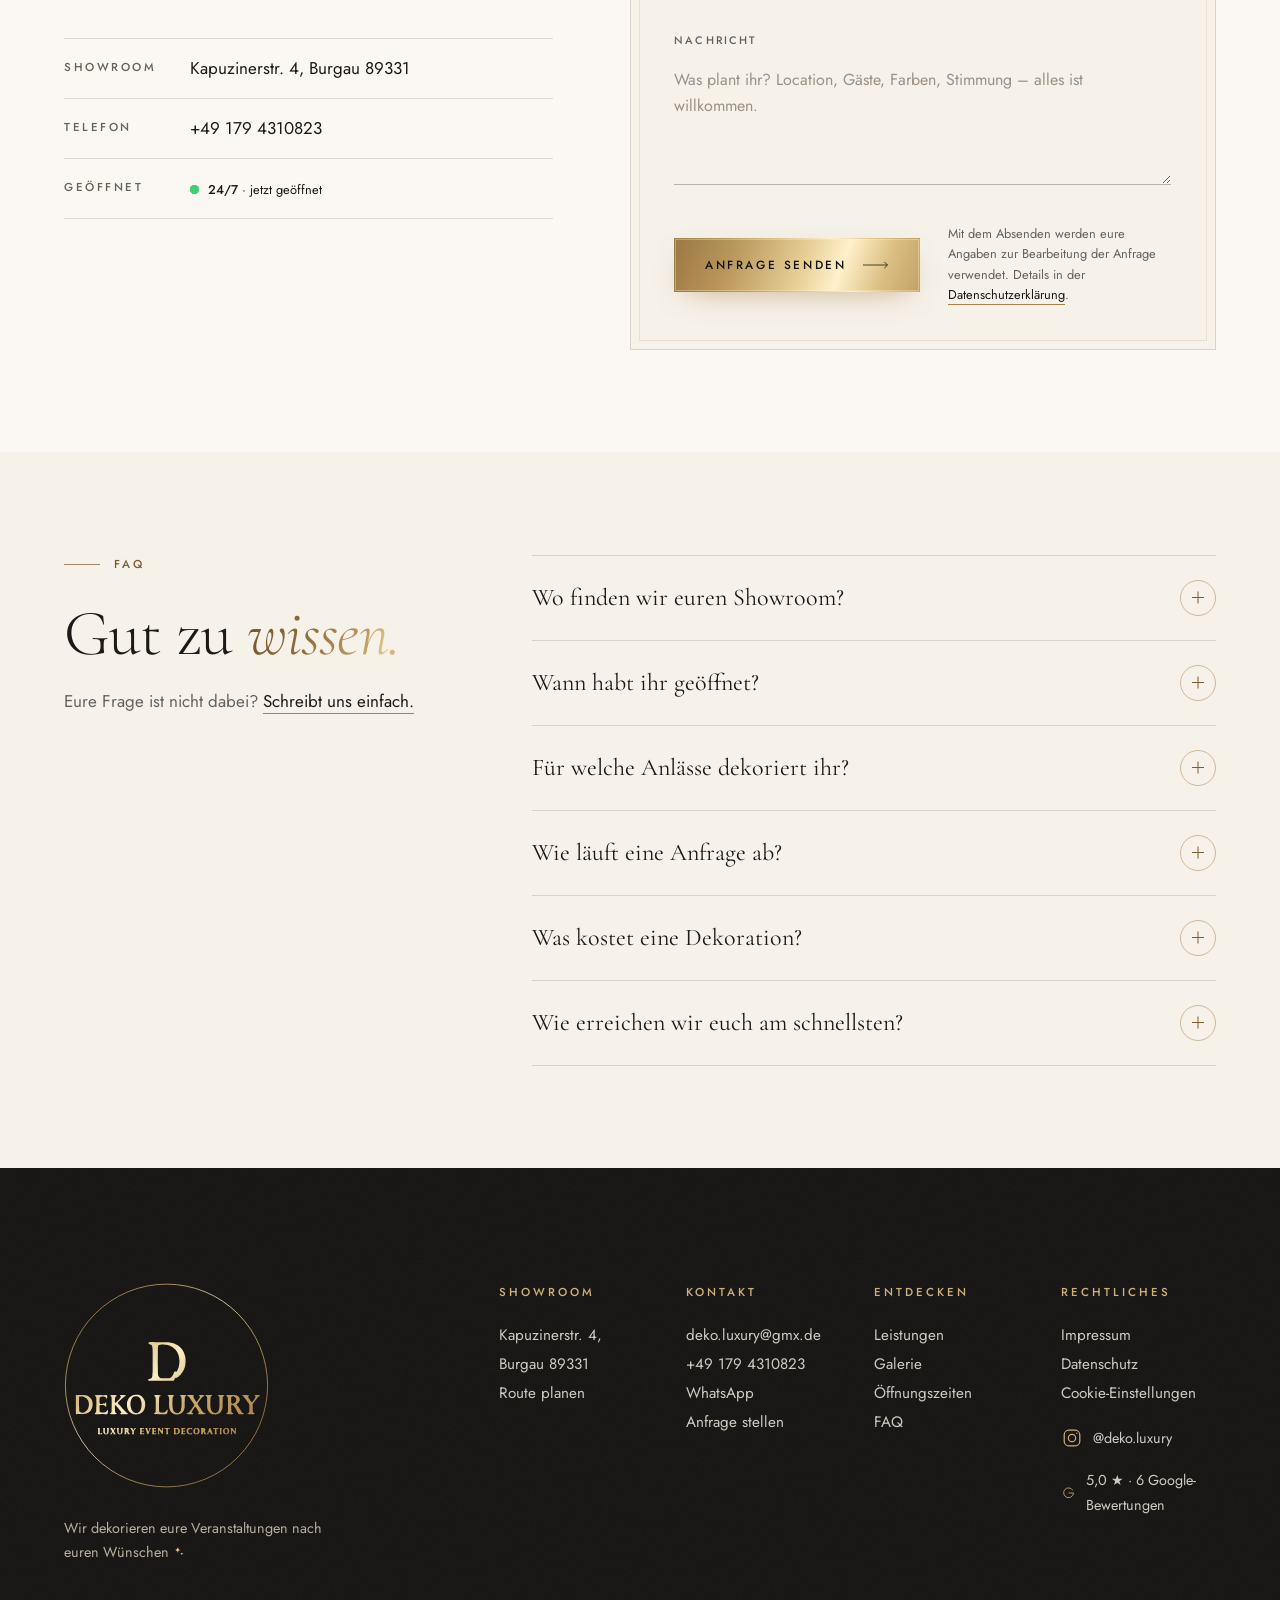
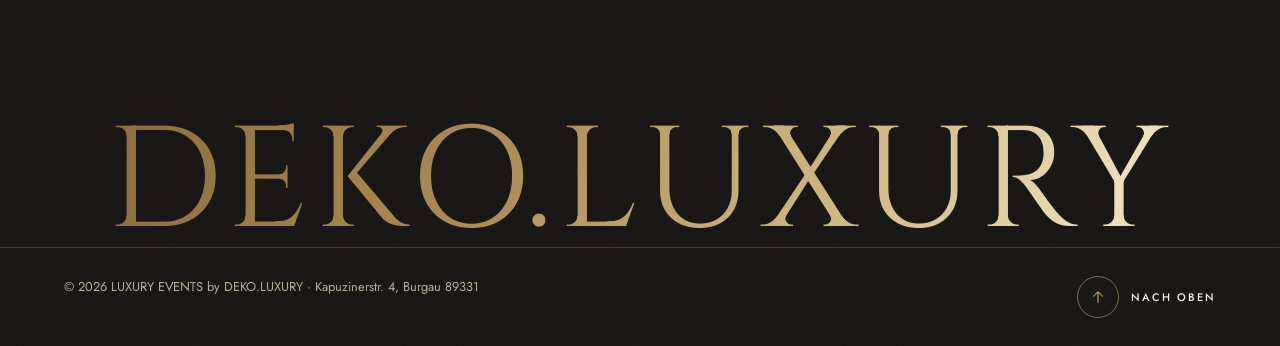
==== commit 49d40f98: "Google-Bewertung: 5,0 aus 6 Bewertungen Co-Authored-By: Claude Opus 5.5 <noreply@anthropic.com> Clau" ====
--- a/index.html
+++ b/index.html
@@ -270,7 +270,7 @@
           </div>
           <div class="hero__badges">
             <p class="status status--hero"><span class="status__dot" aria-hidden="true"></span><span><strong>Jetzt geöffnet</strong> · 24/7 · Kapuzinerstr. 4, Burgau</span></p>
-            <a class="rating-pill" href="https://share.google/pVcuqKsvUcemlnJwG" target="_blank" rel="noopener" data-contact="google" data-rating data-rating-label aria-label="5,0 von 5 Sternen, 4 Google-Bewertungen – auf Google ansehen"><span class="stars" style="--pct:100%" data-stars aria-hidden="true"><span class="stars__row"><svg viewBox="0 0 24 24"><use href="#i-star"/></svg><svg viewBox="0 0 24 24"><use href="#i-star"/></svg><svg viewBox="0 0 24 24"><use href="#i-star"/></svg><svg viewBox="0 0 24 24"><use href="#i-star"/></svg><svg viewBox="0 0 24 24"><use href="#i-star"/></svg></span><span class="stars__fill"><span class="stars__row"><svg viewBox="0 0 24 24"><use href="#i-star"/></svg><svg viewBox="0 0 24 24"><use href="#i-star"/></svg><svg viewBox="0 0 24 24"><use href="#i-star"/></svg><svg viewBox="0 0 24 24"><use href="#i-star"/></svg><svg viewBox="0 0 24 24"><use href="#i-star"/></svg></span></span></span><span><strong data-rating-note>5,0</strong> · <span data-rating-count>4 Google-Bewertungen</span></span></a>
+            <a class="rating-pill" href="https://share.google/pVcuqKsvUcemlnJwG" target="_blank" rel="noopener" data-contact="google" data-rating data-rating-label aria-label="5,0 von 5 Sternen, 6 Google-Bewertungen – auf Google ansehen"><span class="stars" style="--pct:100%" data-stars aria-hidden="true"><span class="stars__row"><svg viewBox="0 0 24 24"><use href="#i-star"/></svg><svg viewBox="0 0 24 24"><use href="#i-star"/></svg><svg viewBox="0 0 24 24"><use href="#i-star"/></svg><svg viewBox="0 0 24 24"><use href="#i-star"/></svg><svg viewBox="0 0 24 24"><use href="#i-star"/></svg></span><span class="stars__fill"><span class="stars__row"><svg viewBox="0 0 24 24"><use href="#i-star"/></svg><svg viewBox="0 0 24 24"><use href="#i-star"/></svg><svg viewBox="0 0 24 24"><use href="#i-star"/></svg><svg viewBox="0 0 24 24"><use href="#i-star"/></svg><svg viewBox="0 0 24 24"><use href="#i-star"/></svg></span></span></span><span><strong data-rating-note>5,0</strong> · <span data-rating-count>6 Google-Bewertungen</span></span></a>
           </div>
         </div>
 
@@ -319,7 +319,7 @@
         <!-- Bewertungen: Note und Anzahl stehen oben in assets/js/main.js unter KONTAKT.bewertung. -->
         <li class="strip__item strip__item--link" data-reveal style="--d:.32s">
           <svg class="strip__icon" viewBox="0 0 24 24" aria-hidden="true"><path pathLength="1" d="M12 3.6l2.6 5.2 5.7.8-4.1 4 1 5.7-5.2-2.7-5.2 2.7 1-5.7-4.1-4 5.7-.8z"/></svg>
-          <span class="strip__text"><strong class="strip__rating"><span data-rating-note>5,0</span><span class="sr-only"> von 5 Sternen</span> <span class="stars stars--sm" style="--pct:100%" data-stars aria-hidden="true"><span class="stars__row"><svg viewBox="0 0 24 24"><use href="#i-star"/></svg><svg viewBox="0 0 24 24"><use href="#i-star"/></svg><svg viewBox="0 0 24 24"><use href="#i-star"/></svg><svg viewBox="0 0 24 24"><use href="#i-star"/></svg><svg viewBox="0 0 24 24"><use href="#i-star"/></svg></span><span class="stars__fill"><span class="stars__row"><svg viewBox="0 0 24 24"><use href="#i-star"/></svg><svg viewBox="0 0 24 24"><use href="#i-star"/></svg><svg viewBox="0 0 24 24"><use href="#i-star"/></svg><svg viewBox="0 0 24 24"><use href="#i-star"/></svg><svg viewBox="0 0 24 24"><use href="#i-star"/></svg></span></span></span></strong><small><a class="strip__a" href="https://share.google/pVcuqKsvUcemlnJwG" target="_blank" rel="noopener" data-contact="google"><span data-rating-count>4 Google-Bewertungen</span> <span aria-hidden="true">→</span></a></small></span>
+          <span class="strip__text"><strong class="strip__rating"><span data-rating-note>5,0</span><span class="sr-only"> von 5 Sternen</span> <span class="stars stars--sm" style="--pct:100%" data-stars aria-hidden="true"><span class="stars__row"><svg viewBox="0 0 24 24"><use href="#i-star"/></svg><svg viewBox="0 0 24 24"><use href="#i-star"/></svg><svg viewBox="0 0 24 24"><use href="#i-star"/></svg><svg viewBox="0 0 24 24"><use href="#i-star"/></svg><svg viewBox="0 0 24 24"><use href="#i-star"/></svg></span><span class="stars__fill"><span class="stars__row"><svg viewBox="0 0 24 24"><use href="#i-star"/></svg><svg viewBox="0 0 24 24"><use href="#i-star"/></svg><svg viewBox="0 0 24 24"><use href="#i-star"/></svg><svg viewBox="0 0 24 24"><use href="#i-star"/></svg><svg viewBox="0 0 24 24"><use href="#i-star"/></svg></span></span></span></strong><small><a class="strip__a" href="https://share.google/pVcuqKsvUcemlnJwG" target="_blank" rel="noopener" data-contact="google"><span data-rating-count>6 Google-Bewertungen</span> <span aria-hidden="true">→</span></a></small></span>
         </li>
       </ul>
       </div>
@@ -480,10 +480,10 @@
         </ul>
         <!-- Google-Bewertung (Werte in assets/js/main.js unter KONTAKT.bewertung) -->
         <div class="reviews" data-reveal data-rating>
-          <a class="reviews__score" href="https://share.google/pVcuqKsvUcemlnJwG" target="_blank" rel="noopener" data-contact="google" data-rating-label aria-label="5,0 von 5 Sternen, 4 Google-Bewertungen – auf Google ansehen">
+          <a class="reviews__score" href="https://share.google/pVcuqKsvUcemlnJwG" target="_blank" rel="noopener" data-contact="google" data-rating-label aria-label="5,0 von 5 Sternen, 6 Google-Bewertungen – auf Google ansehen">
             <span class="reviews__note"><span data-rating-note>5,0</span><small>/ 5</small></span>
             <span class="stars stars--lg" style="--pct:100%" data-stars aria-hidden="true"><span class="stars__row"><svg viewBox="0 0 24 24"><use href="#i-star"/></svg><svg viewBox="0 0 24 24"><use href="#i-star"/></svg><svg viewBox="0 0 24 24"><use href="#i-star"/></svg><svg viewBox="0 0 24 24"><use href="#i-star"/></svg><svg viewBox="0 0 24 24"><use href="#i-star"/></svg></span><span class="stars__fill"><span class="stars__row"><svg viewBox="0 0 24 24"><use href="#i-star"/></svg><svg viewBox="0 0 24 24"><use href="#i-star"/></svg><svg viewBox="0 0 24 24"><use href="#i-star"/></svg><svg viewBox="0 0 24 24"><use href="#i-star"/></svg><svg viewBox="0 0 24 24"><use href="#i-star"/></svg></span></span></span>
-            <span class="reviews__count"><span data-rating-count>4 Google-Bewertungen</span></span>
+            <span class="reviews__count"><span data-rating-count>6 Google-Bewertungen</span></span>
             <span class="reviews__google"><svg viewBox="0 0 24 24" aria-hidden="true"><use href="#i-google"/></svg>Google</span>
           </a>
           <div class="reviews__body">
@@ -765,7 +765,7 @@
           </ul>
           <div class="footer__socials">
             <a class="footer__social" href="https://www.instagram.com/deko.luxury/" target="_blank" rel="noopener" data-contact="instagram"><svg viewBox="0 0 24 24" aria-hidden="true"><use href="#i-instagram"/></svg><span data-contact-label>@deko.luxury</span></a>
-            <a class="footer__social" href="https://share.google/pVcuqKsvUcemlnJwG" target="_blank" rel="noopener" data-contact="google"><svg viewBox="0 0 24 24" aria-hidden="true"><use href="#i-google"/></svg><span data-rating-short>5,0 ★ · 4 Google-Bewertungen</span></a>
+            <a class="footer__social" href="https://share.google/pVcuqKsvUcemlnJwG" target="_blank" rel="noopener" data-contact="google"><svg viewBox="0 0 24 24" aria-hidden="true"><use href="#i-google"/></svg><span data-rating-short>5,0 ★ · 6 Google-Bewertungen</span></a>
           </div>
         </div>
       </div>
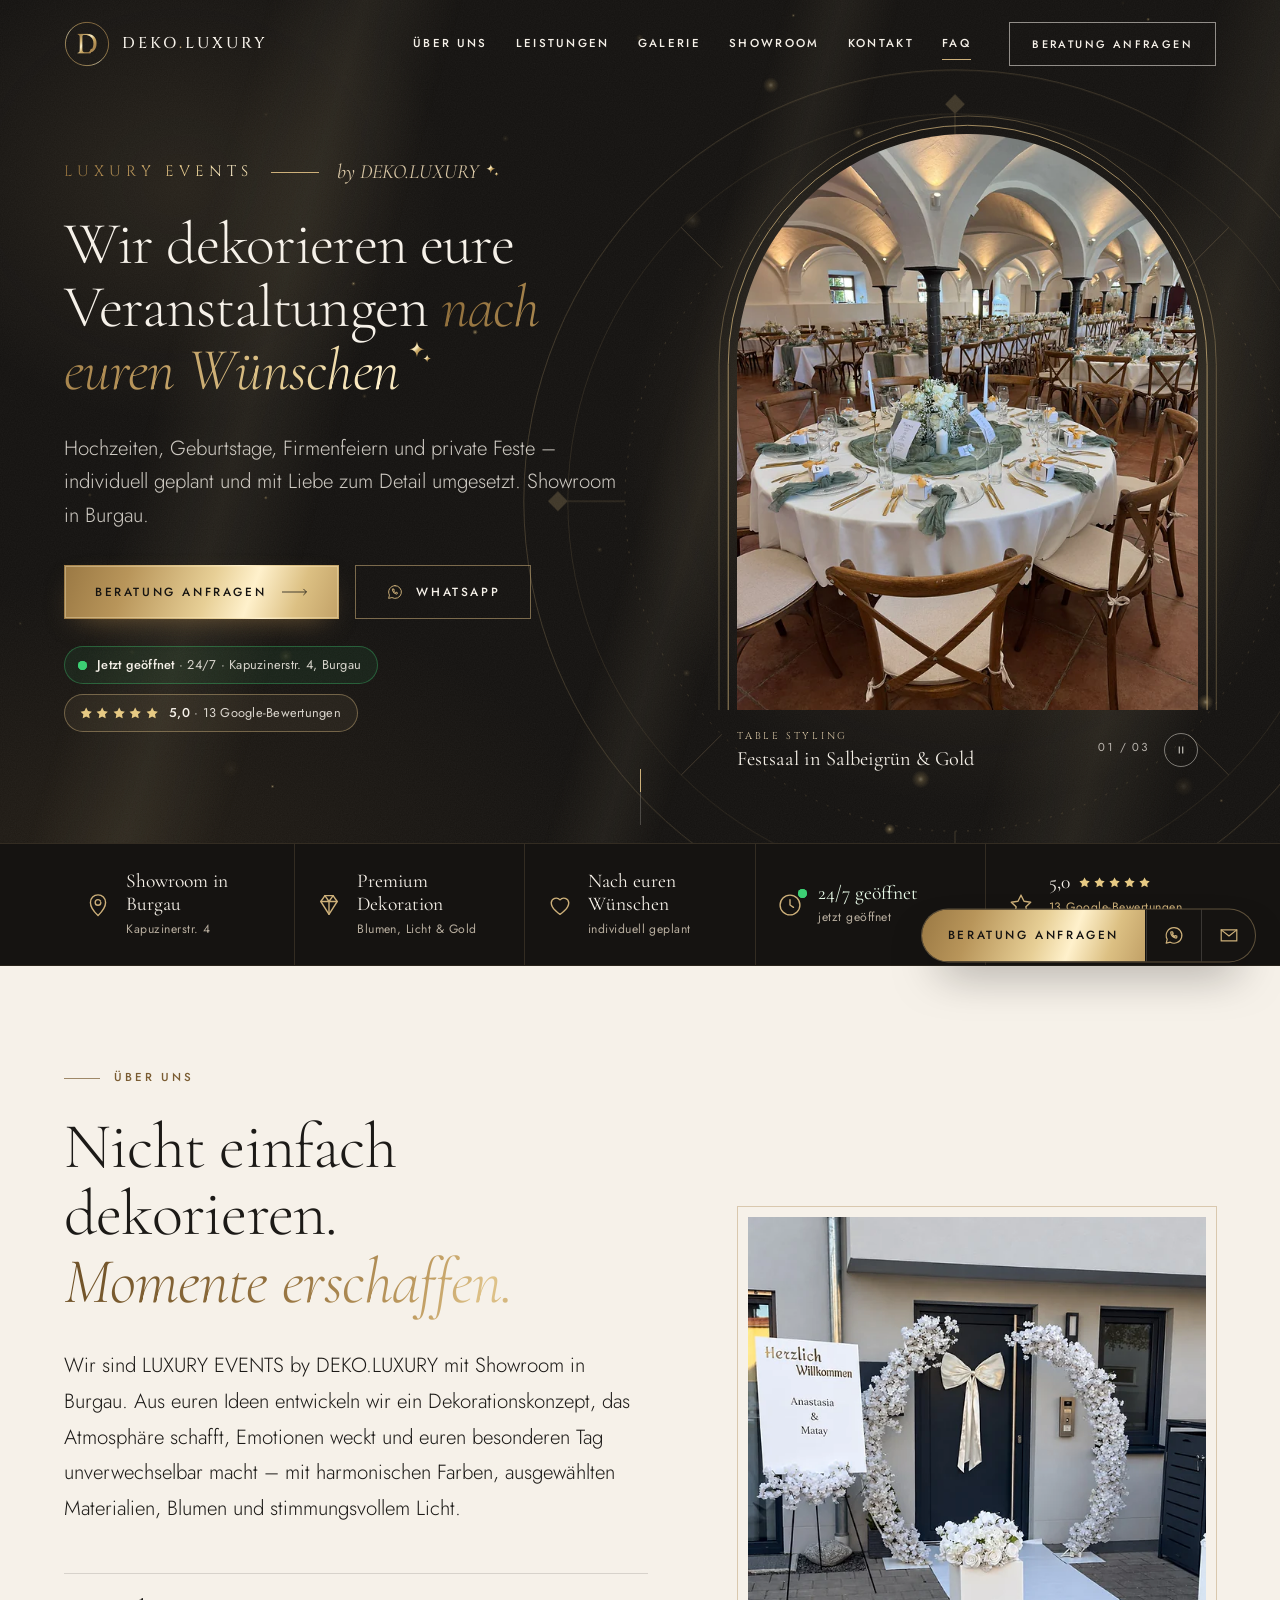
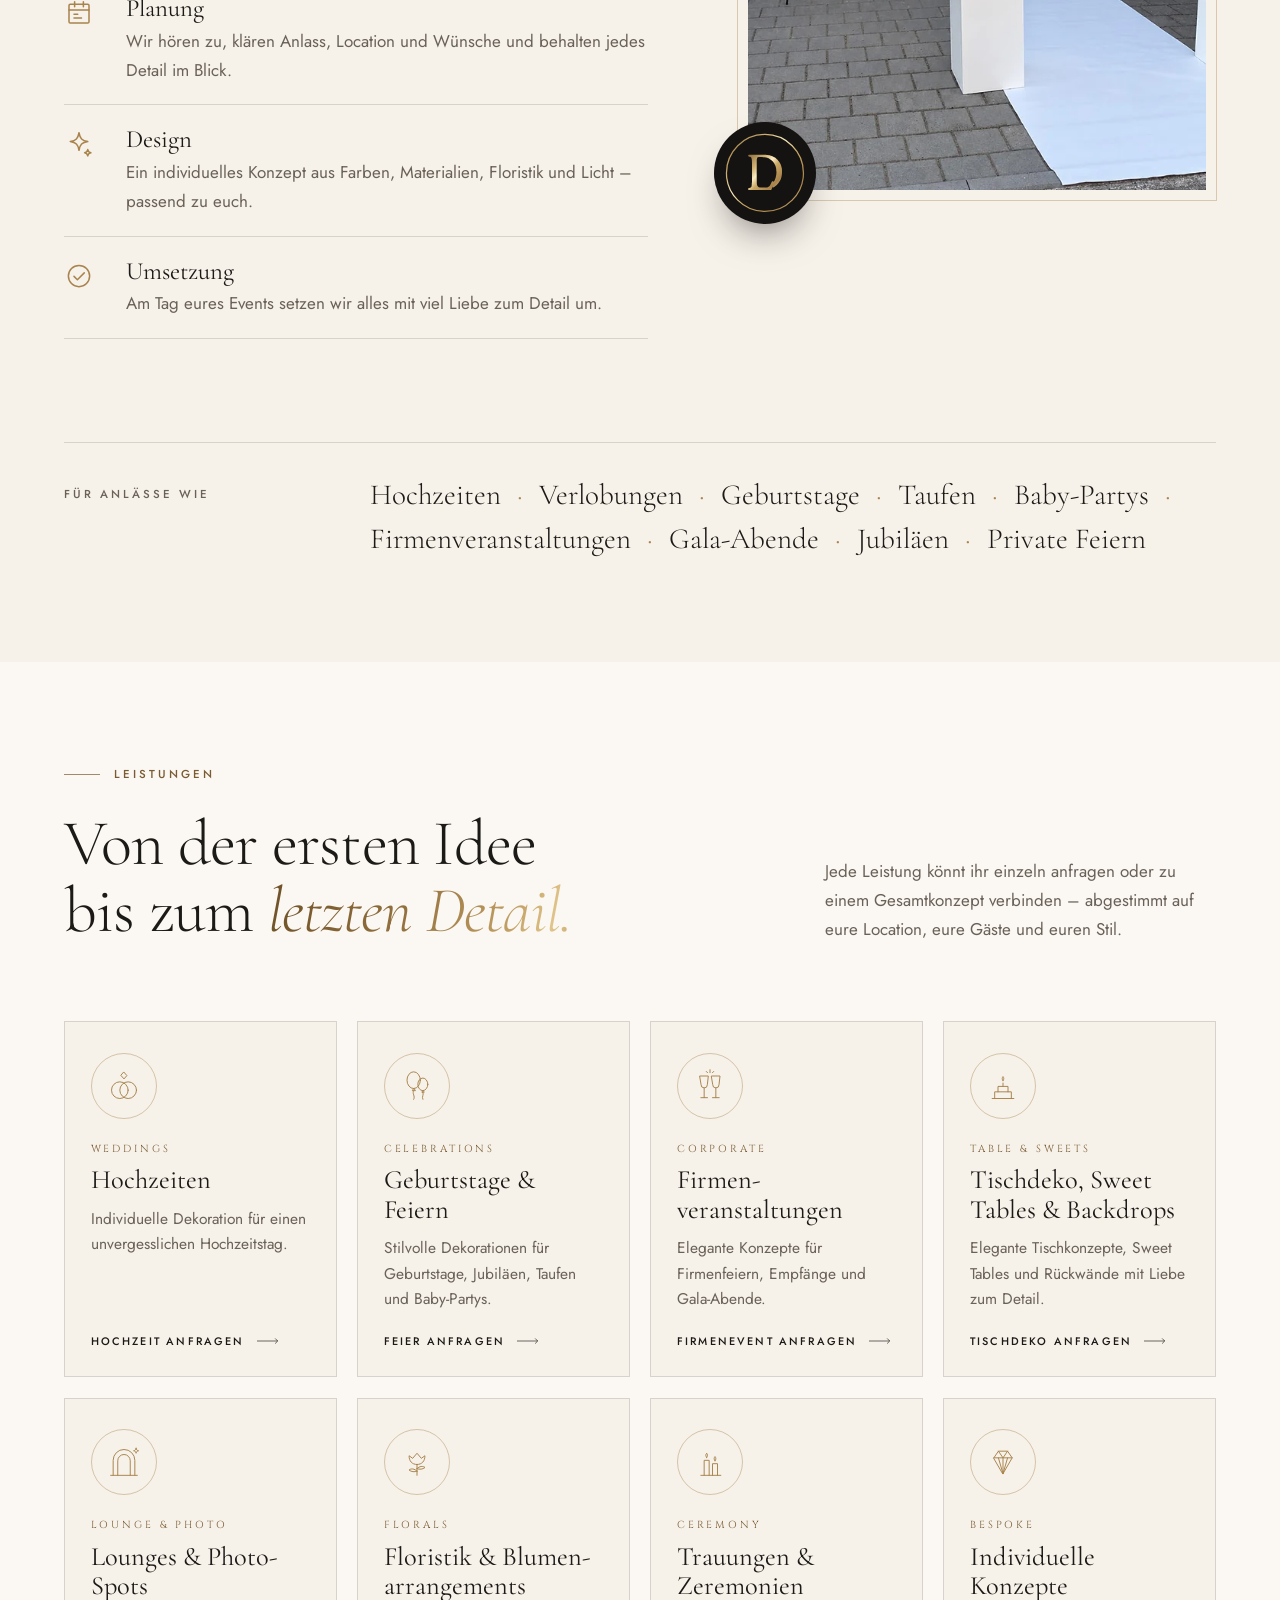
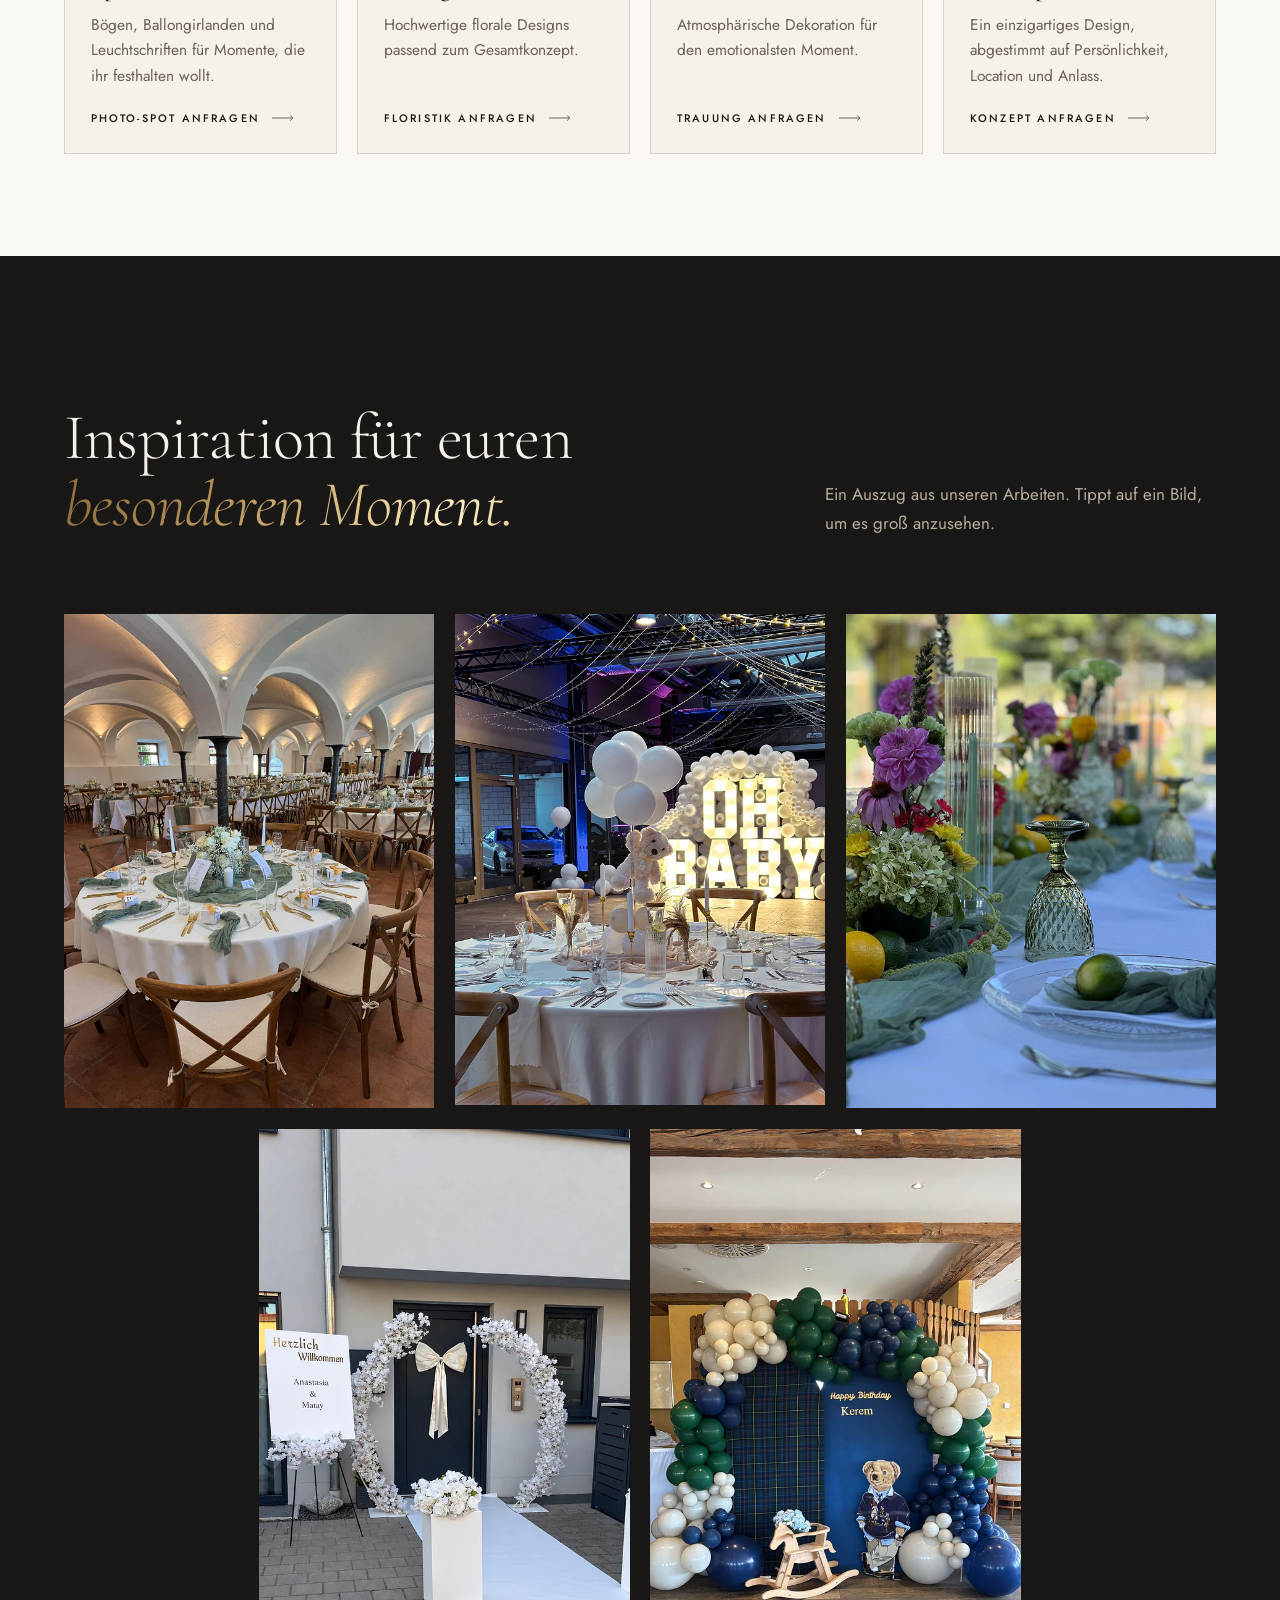
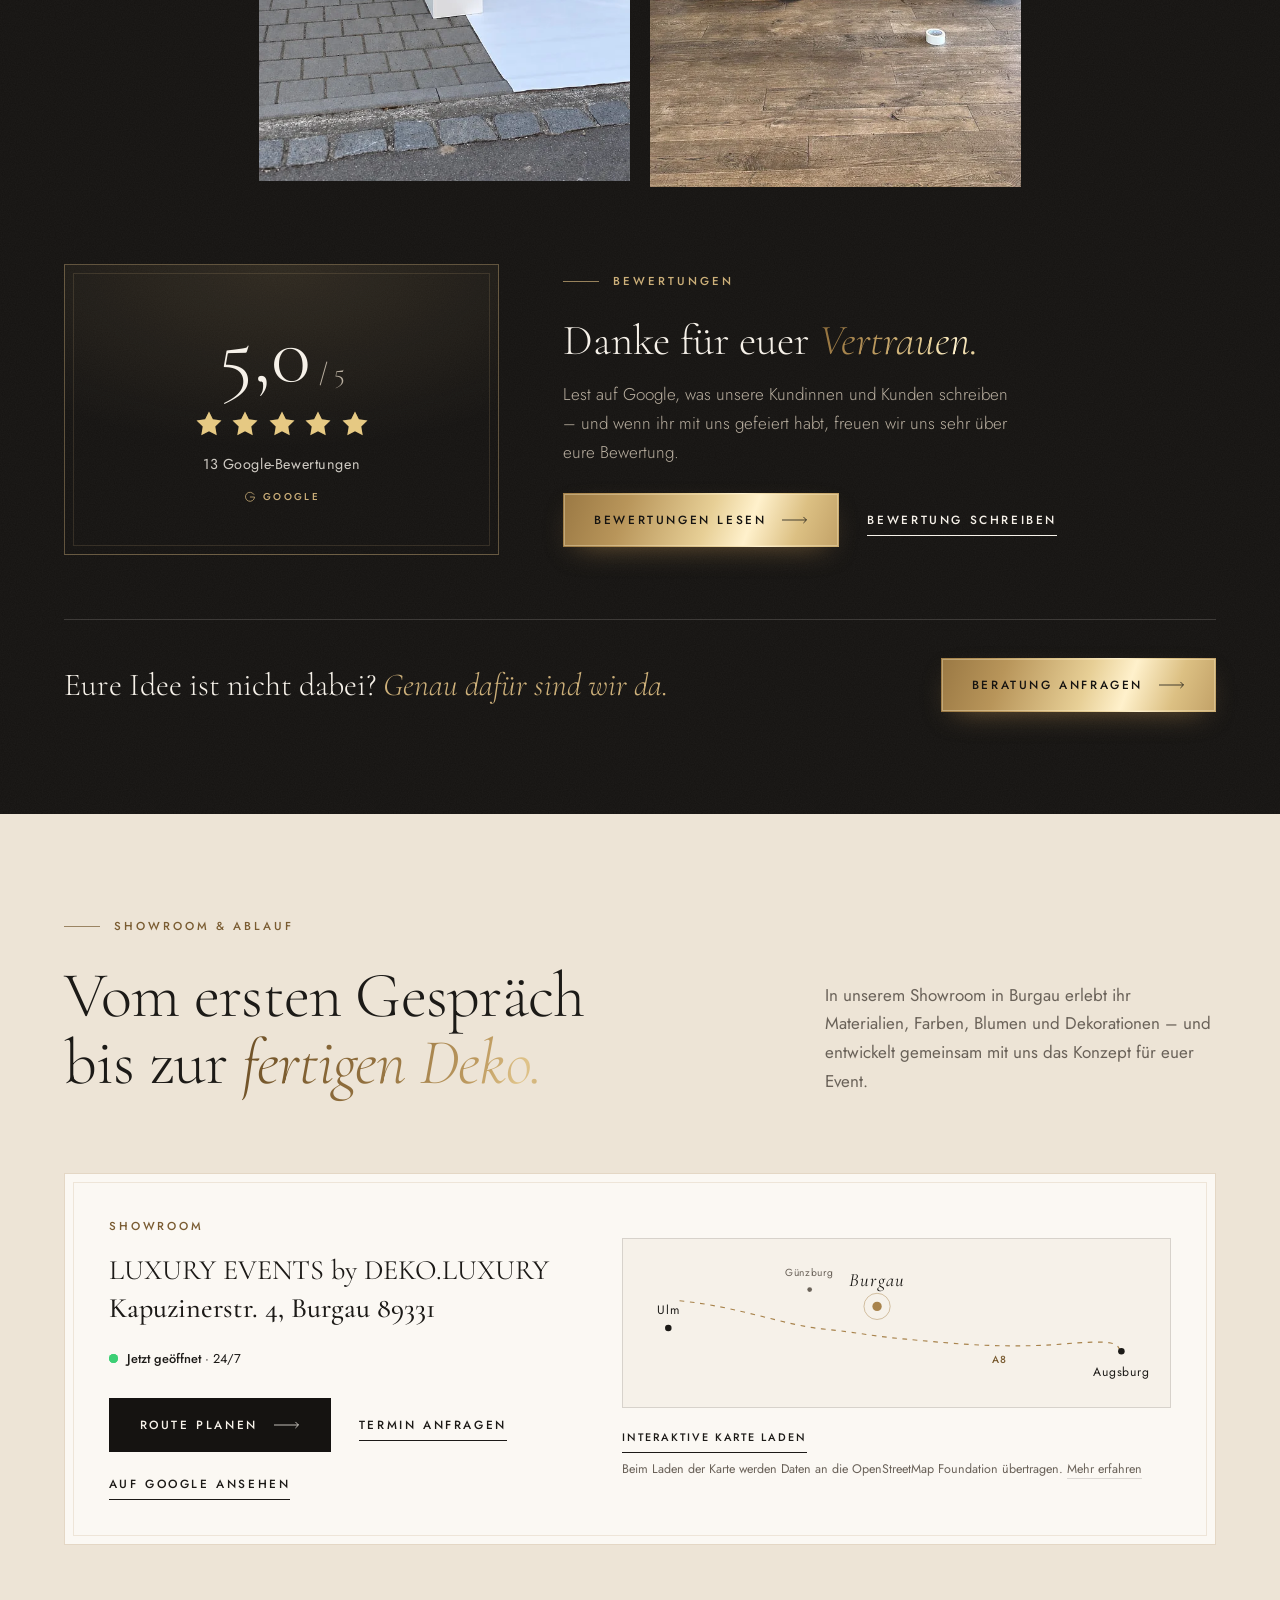
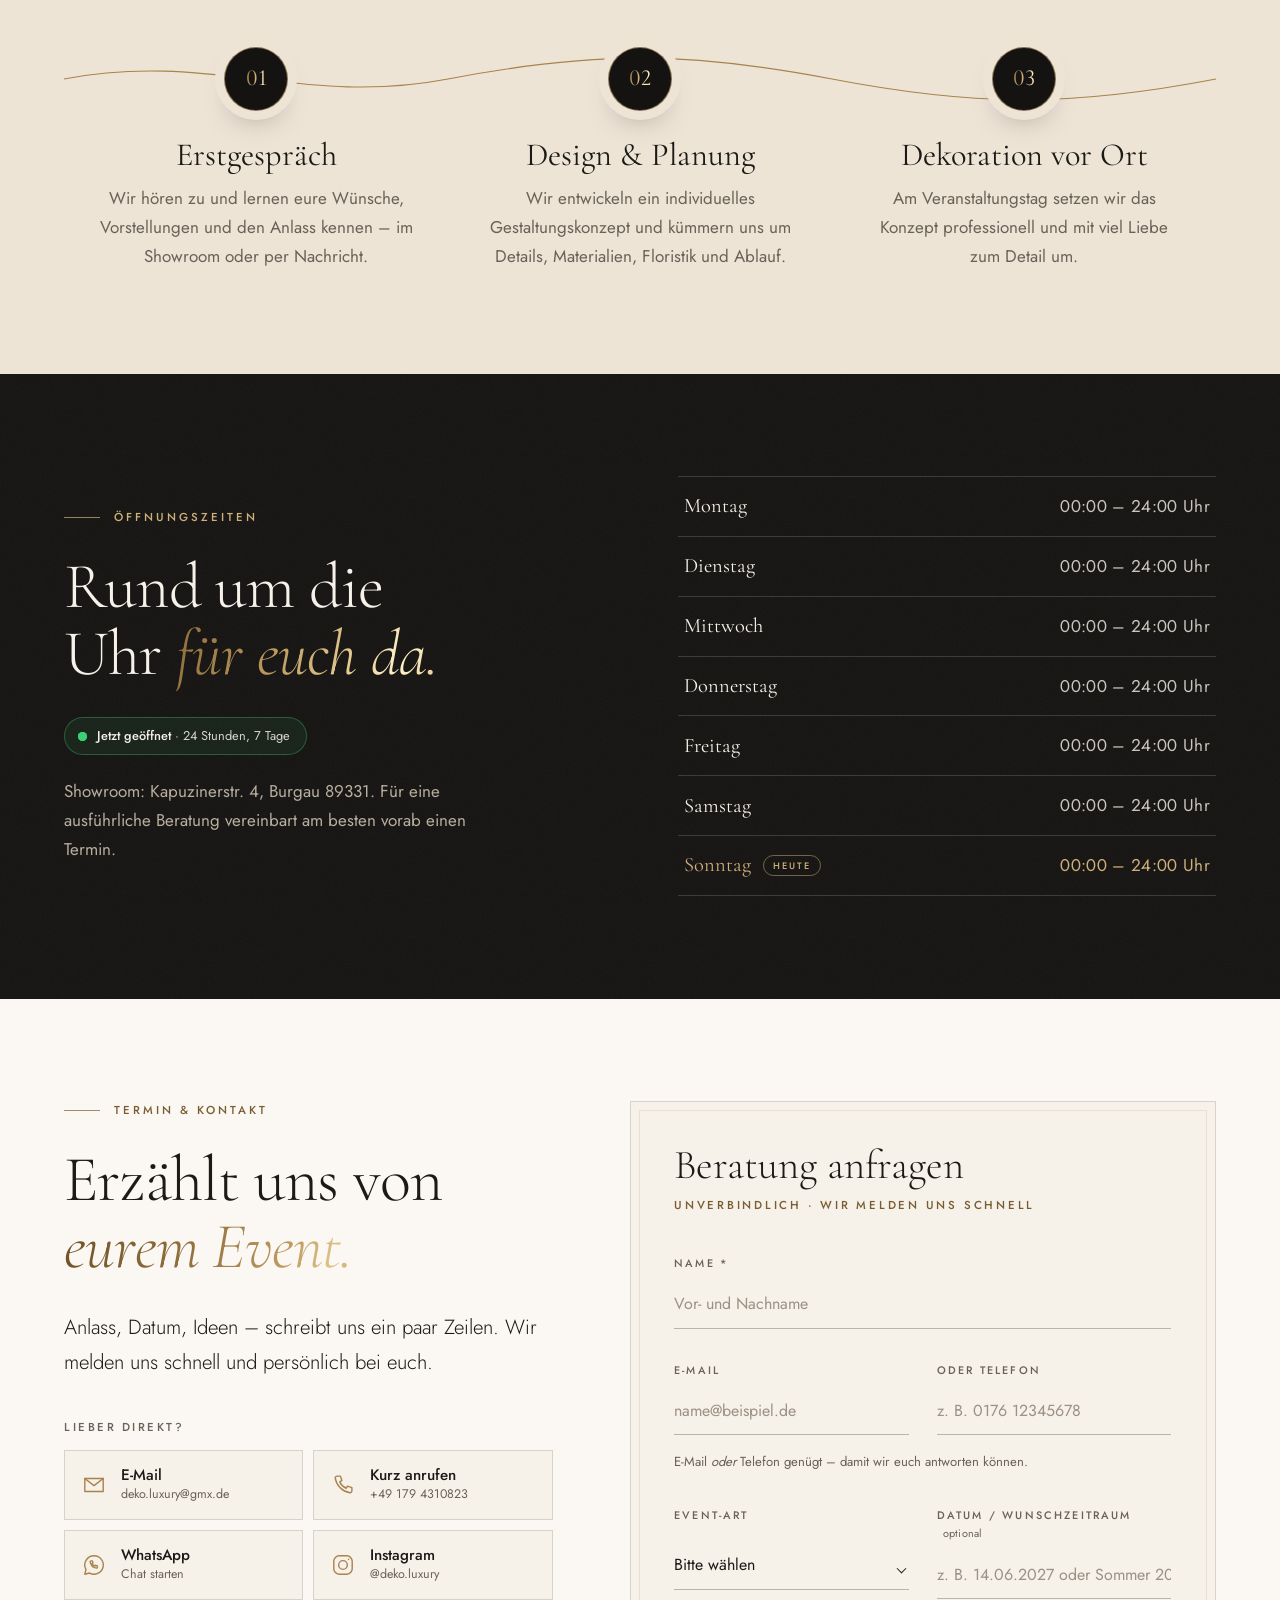
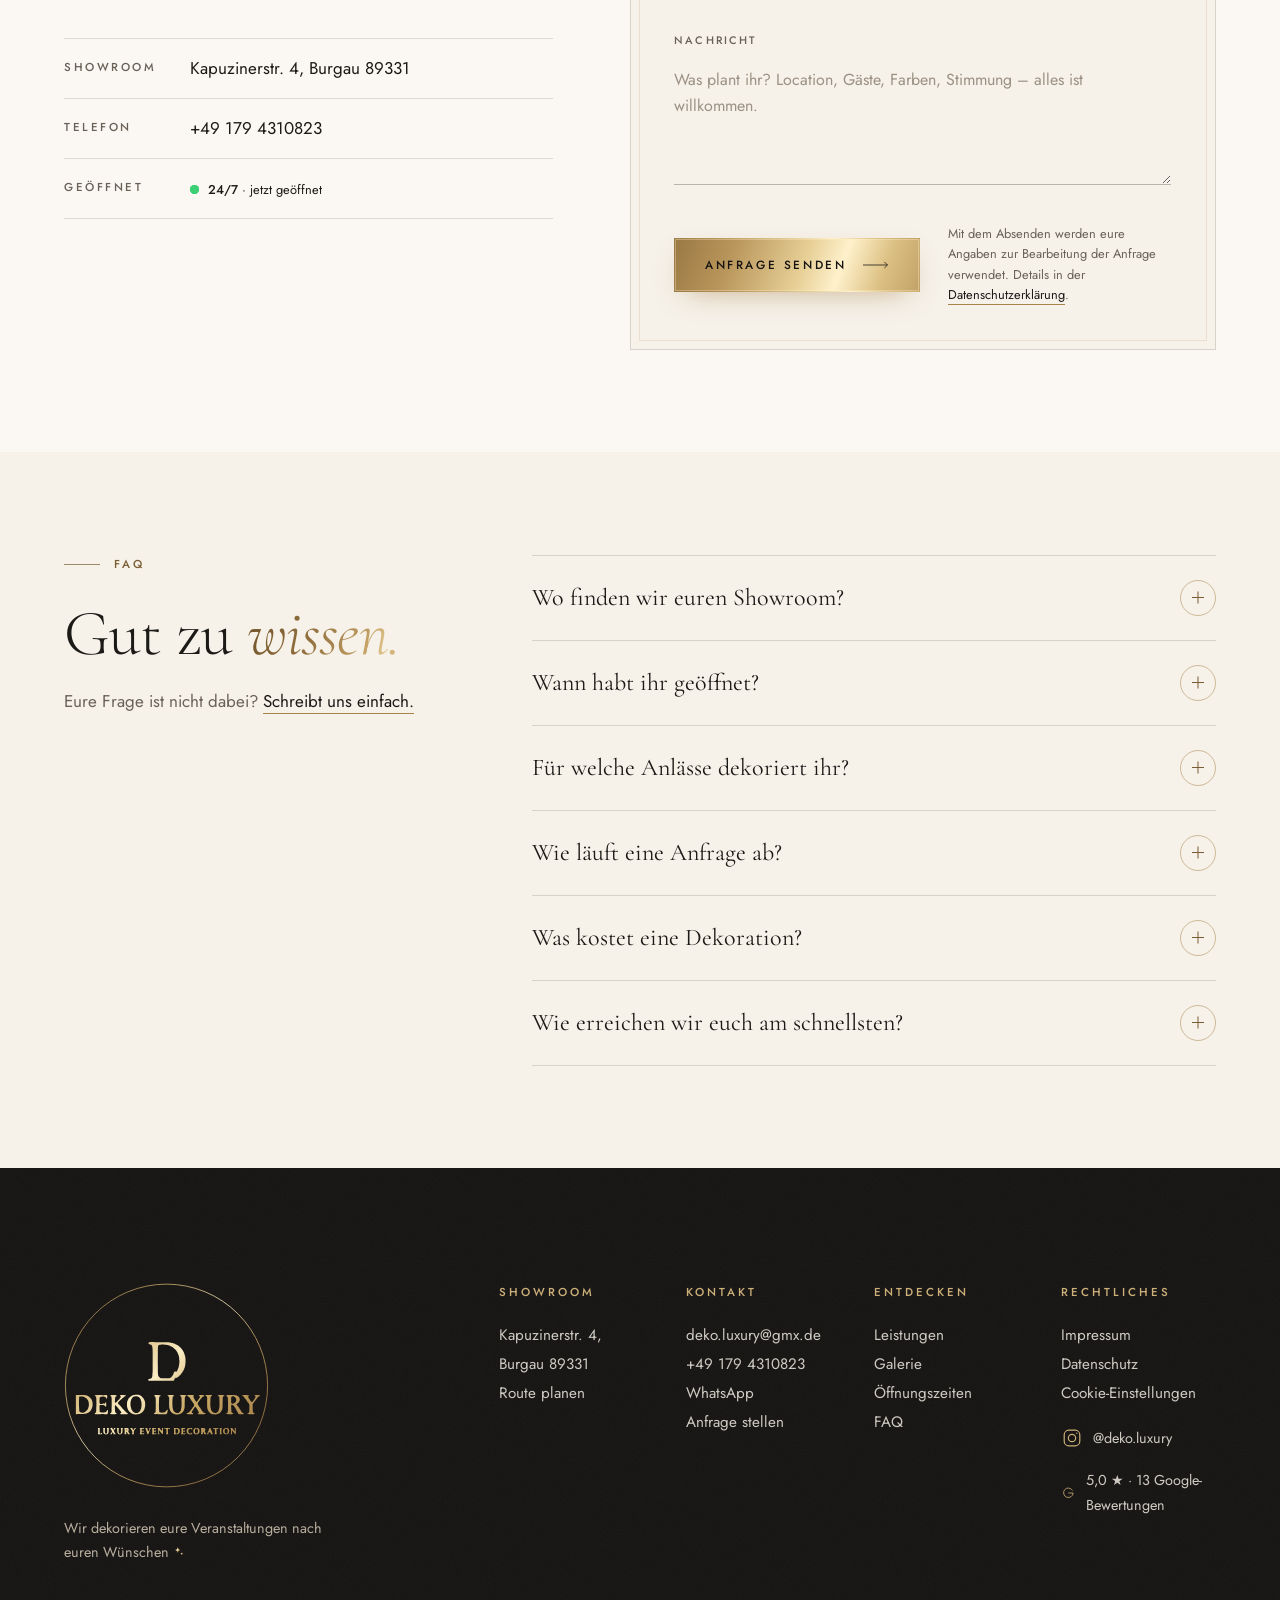
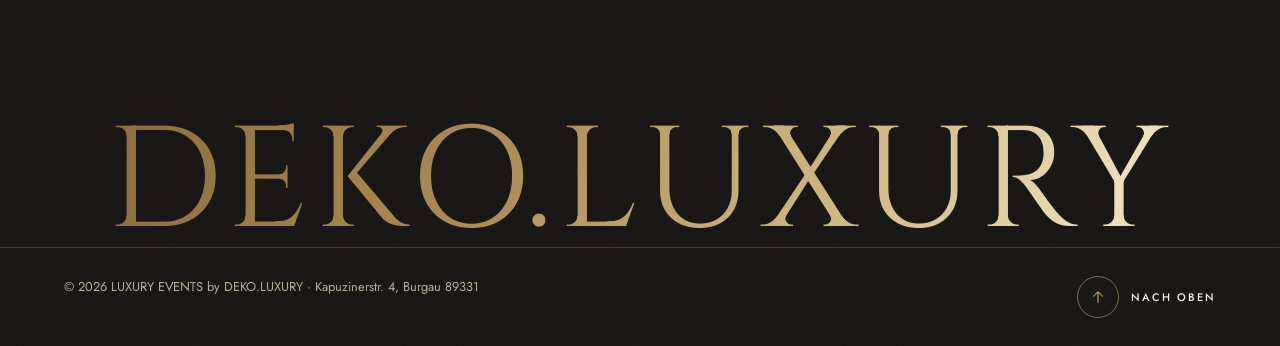
==== commit b050a020: "Google-Bewertung: 5,0 aus 13 Bewertungen Co-Authored-By: Claude Opus 5.5 <noreply@anthropic.com> Cla" ====
--- a/index.html
+++ b/index.html
@@ -270,7 +270,7 @@
           </div>
           <div class="hero__badges">
             <p class="status status--hero"><span class="status__dot" aria-hidden="true"></span><span><strong>Jetzt geöffnet</strong> · 24/7 · Kapuzinerstr. 4, Burgau</span></p>
-            <a class="rating-pill" href="https://share.google/pVcuqKsvUcemlnJwG" target="_blank" rel="noopener" data-contact="google" data-rating data-rating-label aria-label="5,0 von 5 Sternen, 6 Google-Bewertungen – auf Google ansehen"><span class="stars" style="--pct:100%" data-stars aria-hidden="true"><span class="stars__row"><svg viewBox="0 0 24 24"><use href="#i-star"/></svg><svg viewBox="0 0 24 24"><use href="#i-star"/></svg><svg viewBox="0 0 24 24"><use href="#i-star"/></svg><svg viewBox="0 0 24 24"><use href="#i-star"/></svg><svg viewBox="0 0 24 24"><use href="#i-star"/></svg></span><span class="stars__fill"><span class="stars__row"><svg viewBox="0 0 24 24"><use href="#i-star"/></svg><svg viewBox="0 0 24 24"><use href="#i-star"/></svg><svg viewBox="0 0 24 24"><use href="#i-star"/></svg><svg viewBox="0 0 24 24"><use href="#i-star"/></svg><svg viewBox="0 0 24 24"><use href="#i-star"/></svg></span></span></span><span><strong data-rating-note>5,0</strong> · <span data-rating-count>6 Google-Bewertungen</span></span></a>
+            <a class="rating-pill" href="https://share.google/pVcuqKsvUcemlnJwG" target="_blank" rel="noopener" data-contact="google" data-rating data-rating-label aria-label="5,0 von 5 Sternen, 13 Google-Bewertungen – auf Google ansehen"><span class="stars" style="--pct:100%" data-stars aria-hidden="true"><span class="stars__row"><svg viewBox="0 0 24 24"><use href="#i-star"/></svg><svg viewBox="0 0 24 24"><use href="#i-star"/></svg><svg viewBox="0 0 24 24"><use href="#i-star"/></svg><svg viewBox="0 0 24 24"><use href="#i-star"/></svg><svg viewBox="0 0 24 24"><use href="#i-star"/></svg></span><span class="stars__fill"><span class="stars__row"><svg viewBox="0 0 24 24"><use href="#i-star"/></svg><svg viewBox="0 0 24 24"><use href="#i-star"/></svg><svg viewBox="0 0 24 24"><use href="#i-star"/></svg><svg viewBox="0 0 24 24"><use href="#i-star"/></svg><svg viewBox="0 0 24 24"><use href="#i-star"/></svg></span></span></span><span><strong data-rating-note>5,0</strong> · <span data-rating-count>13 Google-Bewertungen</span></span></a>
           </div>
         </div>
 
@@ -319,7 +319,7 @@
         <!-- Bewertungen: Note und Anzahl stehen oben in assets/js/main.js unter KONTAKT.bewertung. -->
         <li class="strip__item strip__item--link" data-reveal style="--d:.32s">
           <svg class="strip__icon" viewBox="0 0 24 24" aria-hidden="true"><path pathLength="1" d="M12 3.6l2.6 5.2 5.7.8-4.1 4 1 5.7-5.2-2.7-5.2 2.7 1-5.7-4.1-4 5.7-.8z"/></svg>
-          <span class="strip__text"><strong class="strip__rating"><span data-rating-note>5,0</span><span class="sr-only"> von 5 Sternen</span> <span class="stars stars--sm" style="--pct:100%" data-stars aria-hidden="true"><span class="stars__row"><svg viewBox="0 0 24 24"><use href="#i-star"/></svg><svg viewBox="0 0 24 24"><use href="#i-star"/></svg><svg viewBox="0 0 24 24"><use href="#i-star"/></svg><svg viewBox="0 0 24 24"><use href="#i-star"/></svg><svg viewBox="0 0 24 24"><use href="#i-star"/></svg></span><span class="stars__fill"><span class="stars__row"><svg viewBox="0 0 24 24"><use href="#i-star"/></svg><svg viewBox="0 0 24 24"><use href="#i-star"/></svg><svg viewBox="0 0 24 24"><use href="#i-star"/></svg><svg viewBox="0 0 24 24"><use href="#i-star"/></svg><svg viewBox="0 0 24 24"><use href="#i-star"/></svg></span></span></span></strong><small><a class="strip__a" href="https://share.google/pVcuqKsvUcemlnJwG" target="_blank" rel="noopener" data-contact="google"><span data-rating-count>6 Google-Bewertungen</span> <span aria-hidden="true">→</span></a></small></span>
+          <span class="strip__text"><strong class="strip__rating"><span data-rating-note>5,0</span><span class="sr-only"> von 5 Sternen</span> <span class="stars stars--sm" style="--pct:100%" data-stars aria-hidden="true"><span class="stars__row"><svg viewBox="0 0 24 24"><use href="#i-star"/></svg><svg viewBox="0 0 24 24"><use href="#i-star"/></svg><svg viewBox="0 0 24 24"><use href="#i-star"/></svg><svg viewBox="0 0 24 24"><use href="#i-star"/></svg><svg viewBox="0 0 24 24"><use href="#i-star"/></svg></span><span class="stars__fill"><span class="stars__row"><svg viewBox="0 0 24 24"><use href="#i-star"/></svg><svg viewBox="0 0 24 24"><use href="#i-star"/></svg><svg viewBox="0 0 24 24"><use href="#i-star"/></svg><svg viewBox="0 0 24 24"><use href="#i-star"/></svg><svg viewBox="0 0 24 24"><use href="#i-star"/></svg></span></span></span></strong><small><a class="strip__a" href="https://share.google/pVcuqKsvUcemlnJwG" target="_blank" rel="noopener" data-contact="google"><span data-rating-count>13 Google-Bewertungen</span> <span aria-hidden="true">→</span></a></small></span>
         </li>
       </ul>
       </div>
@@ -480,10 +480,10 @@
         </ul>
         <!-- Google-Bewertung (Werte in assets/js/main.js unter KONTAKT.bewertung) -->
         <div class="reviews" data-reveal data-rating>
-          <a class="reviews__score" href="https://share.google/pVcuqKsvUcemlnJwG" target="_blank" rel="noopener" data-contact="google" data-rating-label aria-label="5,0 von 5 Sternen, 6 Google-Bewertungen – auf Google ansehen">
+          <a class="reviews__score" href="https://share.google/pVcuqKsvUcemlnJwG" target="_blank" rel="noopener" data-contact="google" data-rating-label aria-label="5,0 von 5 Sternen, 13 Google-Bewertungen – auf Google ansehen">
             <span class="reviews__note"><span data-rating-note>5,0</span><small>/ 5</small></span>
             <span class="stars stars--lg" style="--pct:100%" data-stars aria-hidden="true"><span class="stars__row"><svg viewBox="0 0 24 24"><use href="#i-star"/></svg><svg viewBox="0 0 24 24"><use href="#i-star"/></svg><svg viewBox="0 0 24 24"><use href="#i-star"/></svg><svg viewBox="0 0 24 24"><use href="#i-star"/></svg><svg viewBox="0 0 24 24"><use href="#i-star"/></svg></span><span class="stars__fill"><span class="stars__row"><svg viewBox="0 0 24 24"><use href="#i-star"/></svg><svg viewBox="0 0 24 24"><use href="#i-star"/></svg><svg viewBox="0 0 24 24"><use href="#i-star"/></svg><svg viewBox="0 0 24 24"><use href="#i-star"/></svg><svg viewBox="0 0 24 24"><use href="#i-star"/></svg></span></span></span>
-            <span class="reviews__count"><span data-rating-count>6 Google-Bewertungen</span></span>
+            <span class="reviews__count"><span data-rating-count>13 Google-Bewertungen</span></span>
             <span class="reviews__google"><svg viewBox="0 0 24 24" aria-hidden="true"><use href="#i-google"/></svg>Google</span>
           </a>
           <div class="reviews__body">
@@ -765,7 +765,7 @@
           </ul>
           <div class="footer__socials">
             <a class="footer__social" href="https://www.instagram.com/deko.luxury/" target="_blank" rel="noopener" data-contact="instagram"><svg viewBox="0 0 24 24" aria-hidden="true"><use href="#i-instagram"/></svg><span data-contact-label>@deko.luxury</span></a>
-            <a class="footer__social" href="https://share.google/pVcuqKsvUcemlnJwG" target="_blank" rel="noopener" data-contact="google"><svg viewBox="0 0 24 24" aria-hidden="true"><use href="#i-google"/></svg><span data-rating-short>5,0 ★ · 6 Google-Bewertungen</span></a>
+            <a class="footer__social" href="https://share.google/pVcuqKsvUcemlnJwG" target="_blank" rel="noopener" data-contact="google"><svg viewBox="0 0 24 24" aria-hidden="true"><use href="#i-google"/></svg><span data-rating-short>5,0 ★ · 13 Google-Bewertungen</span></a>
           </div>
         </div>
       </div>
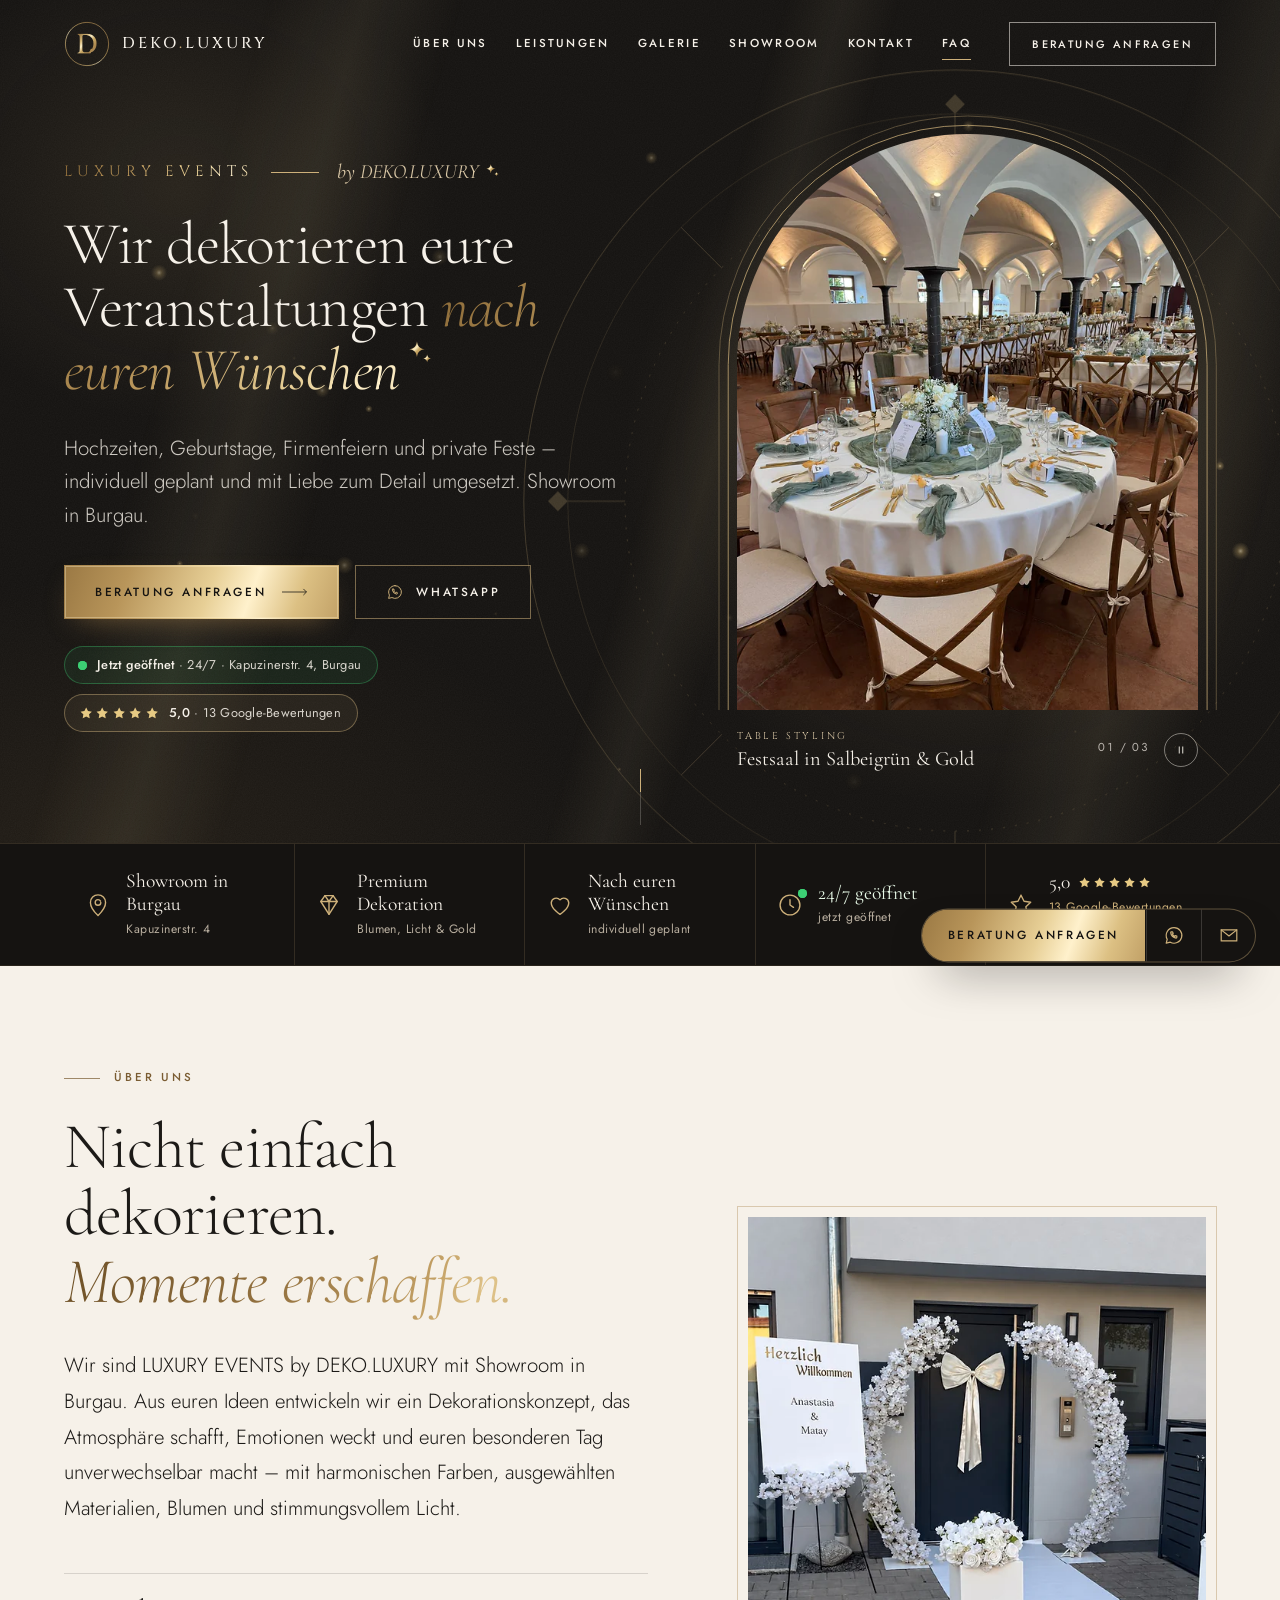
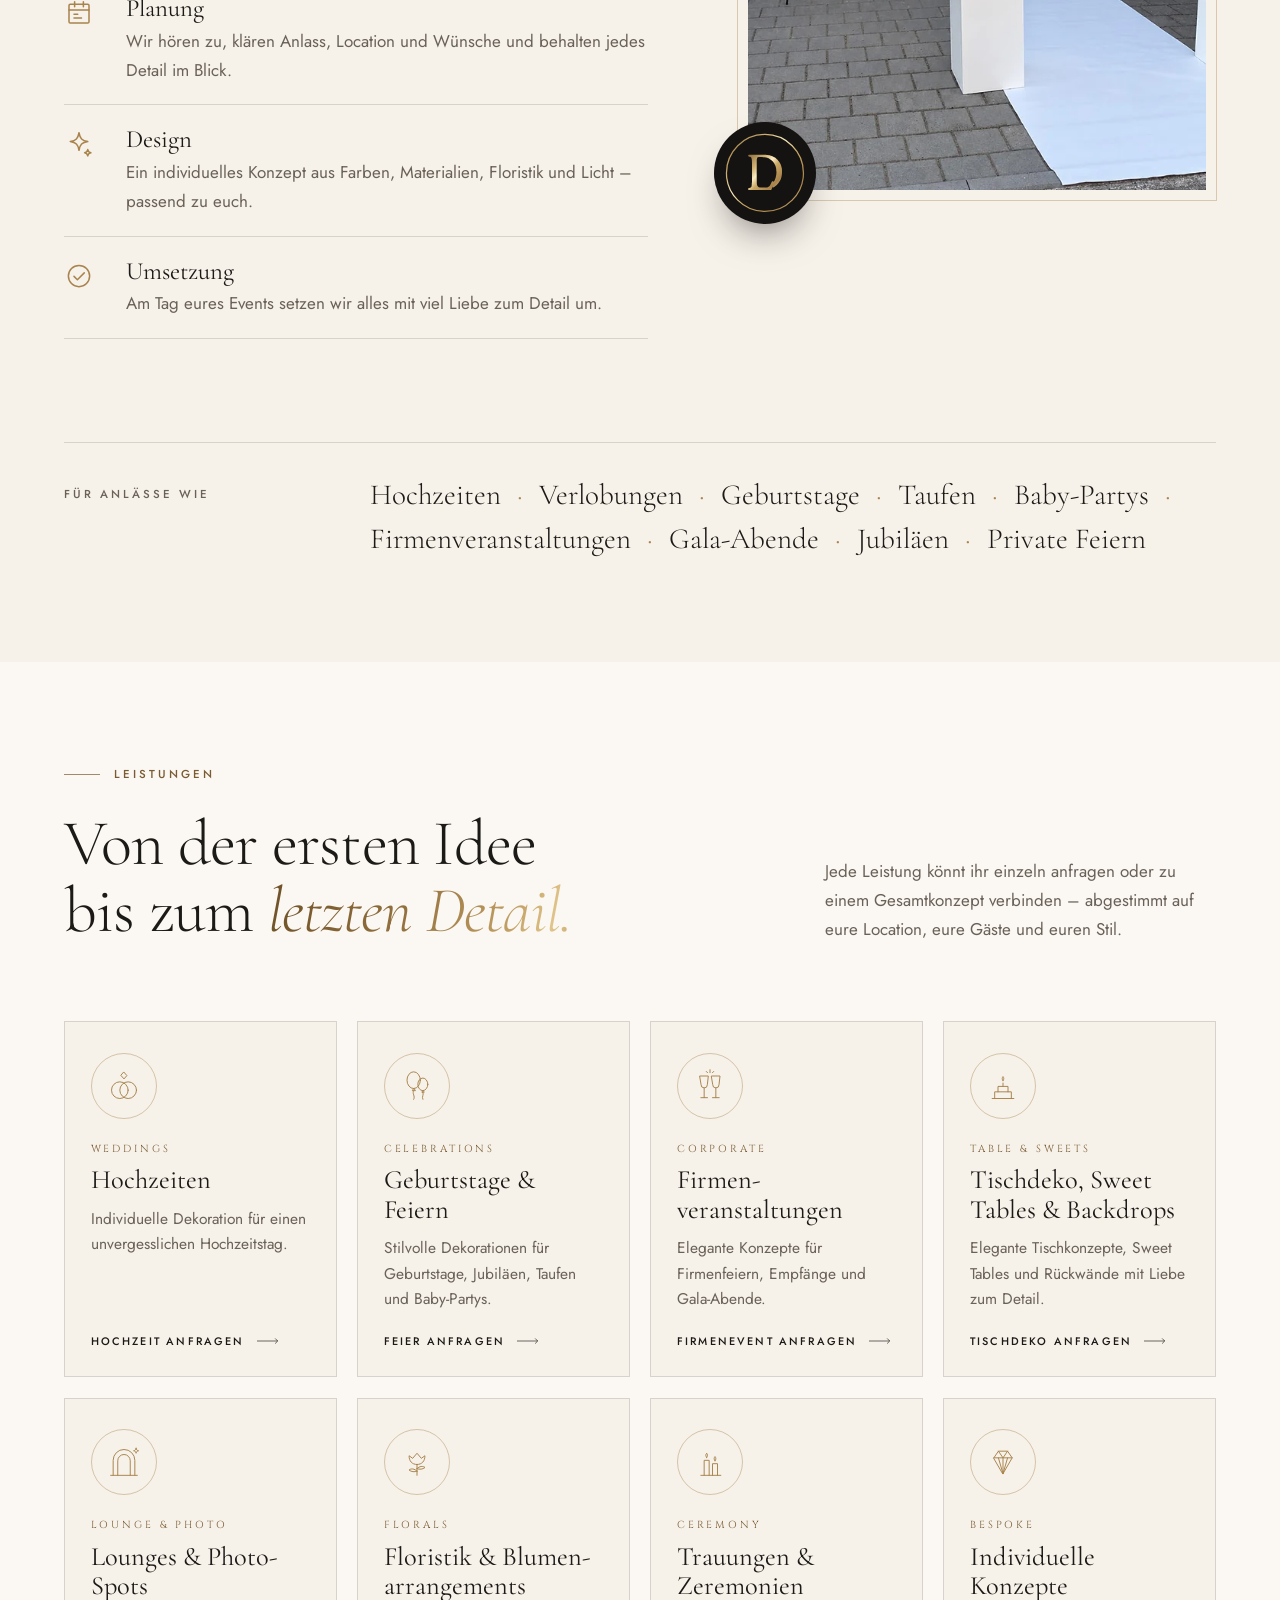
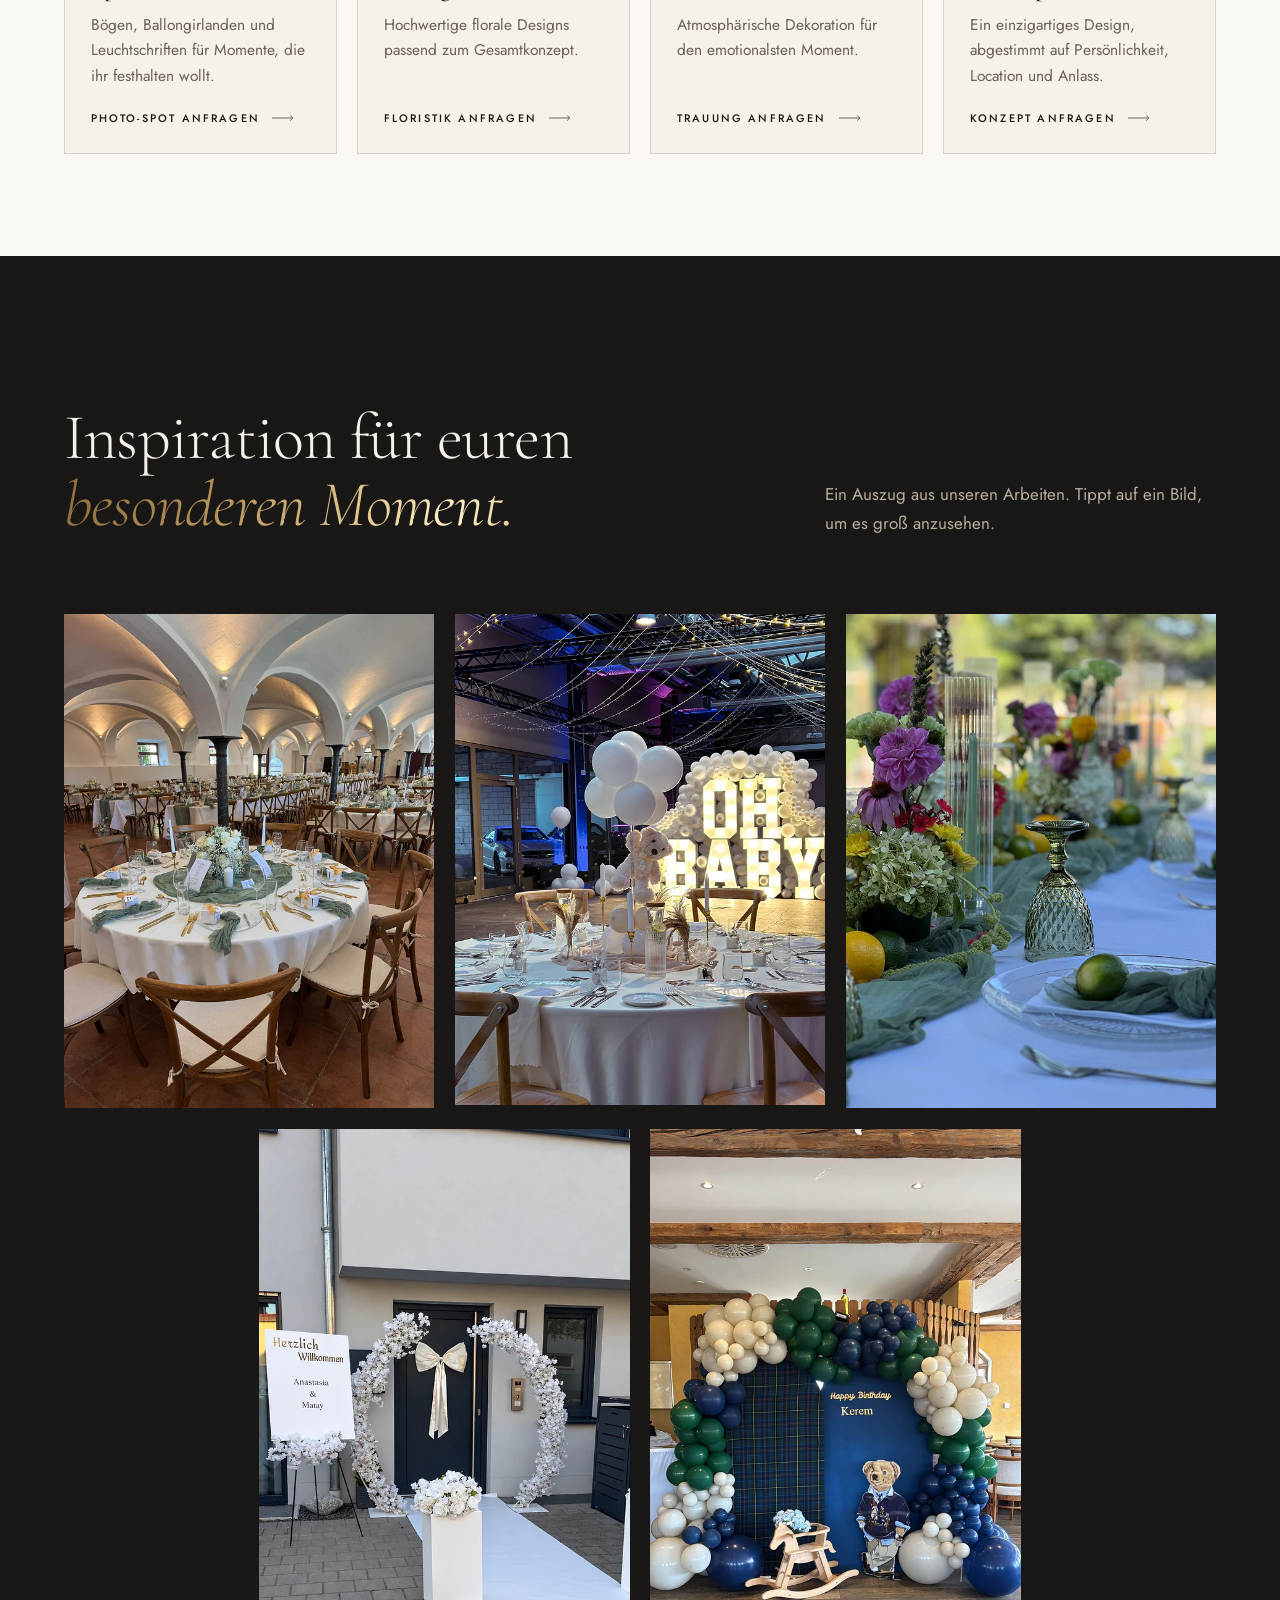
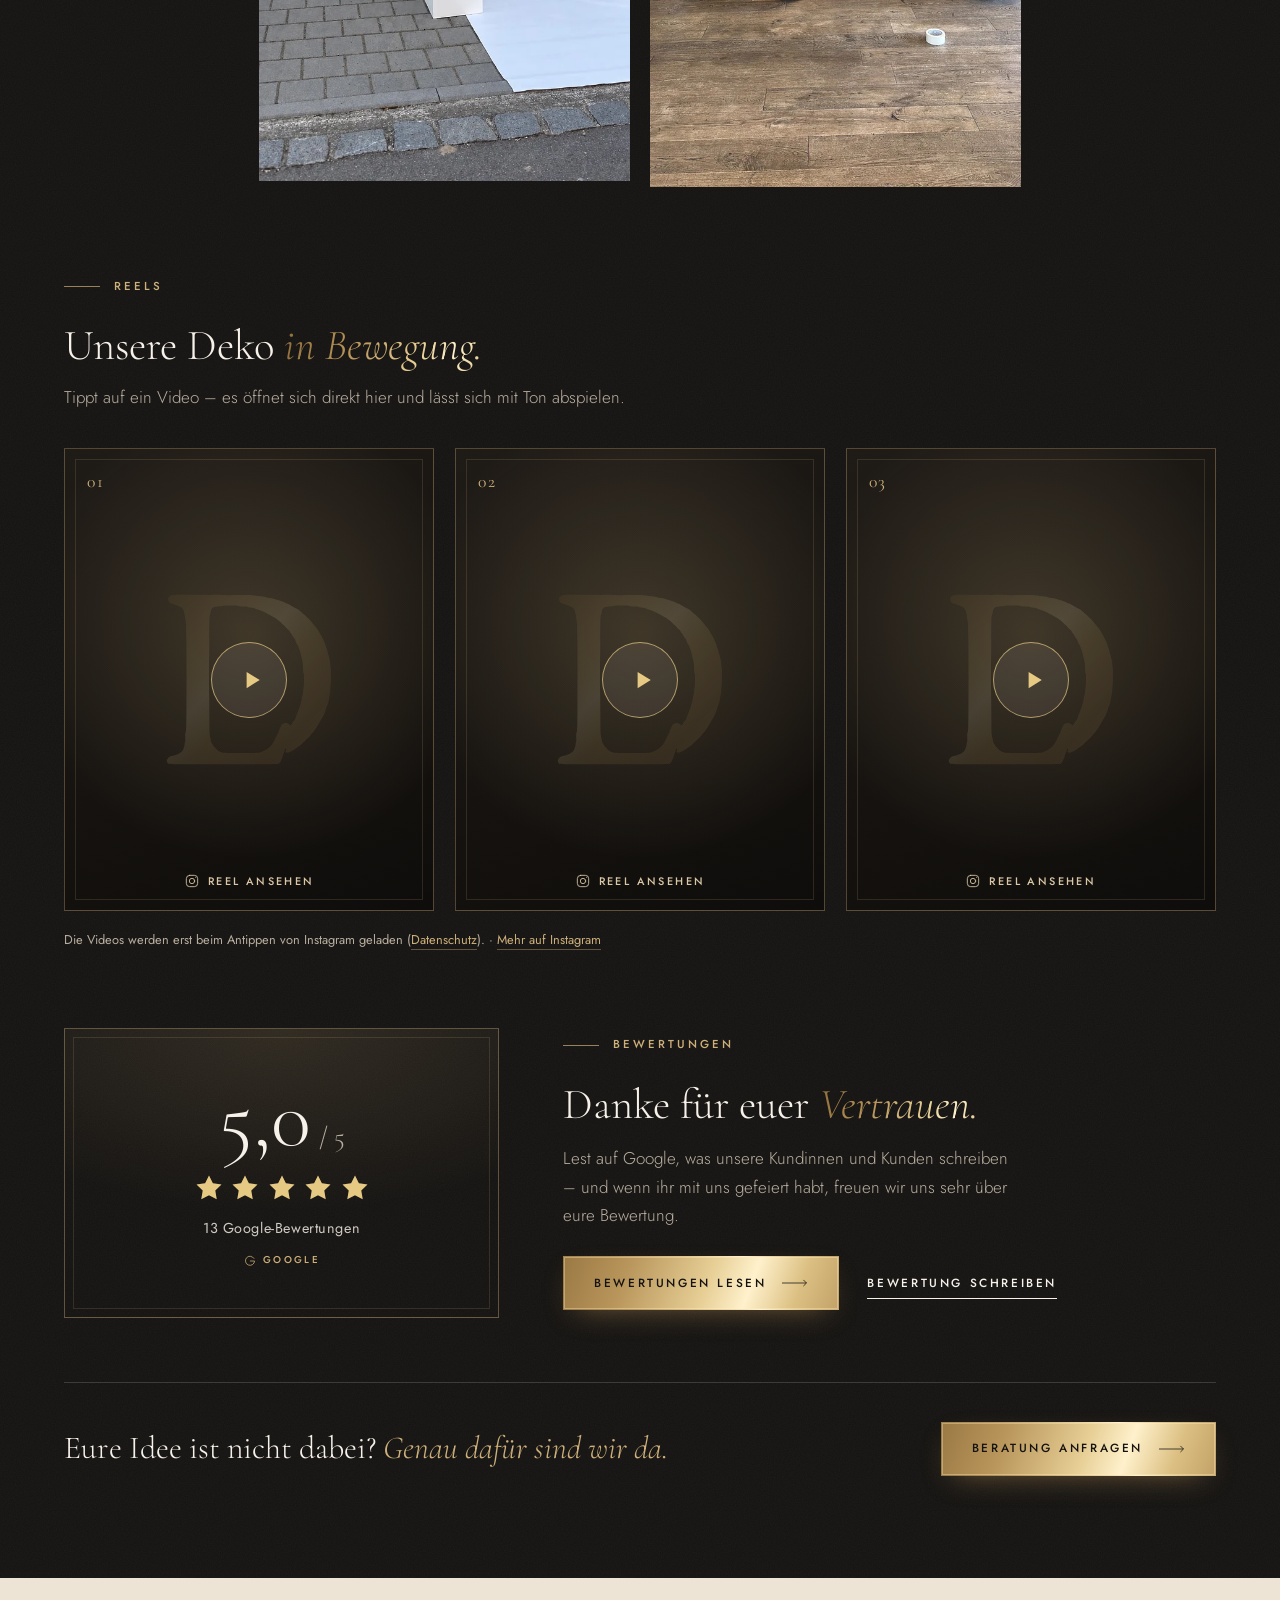
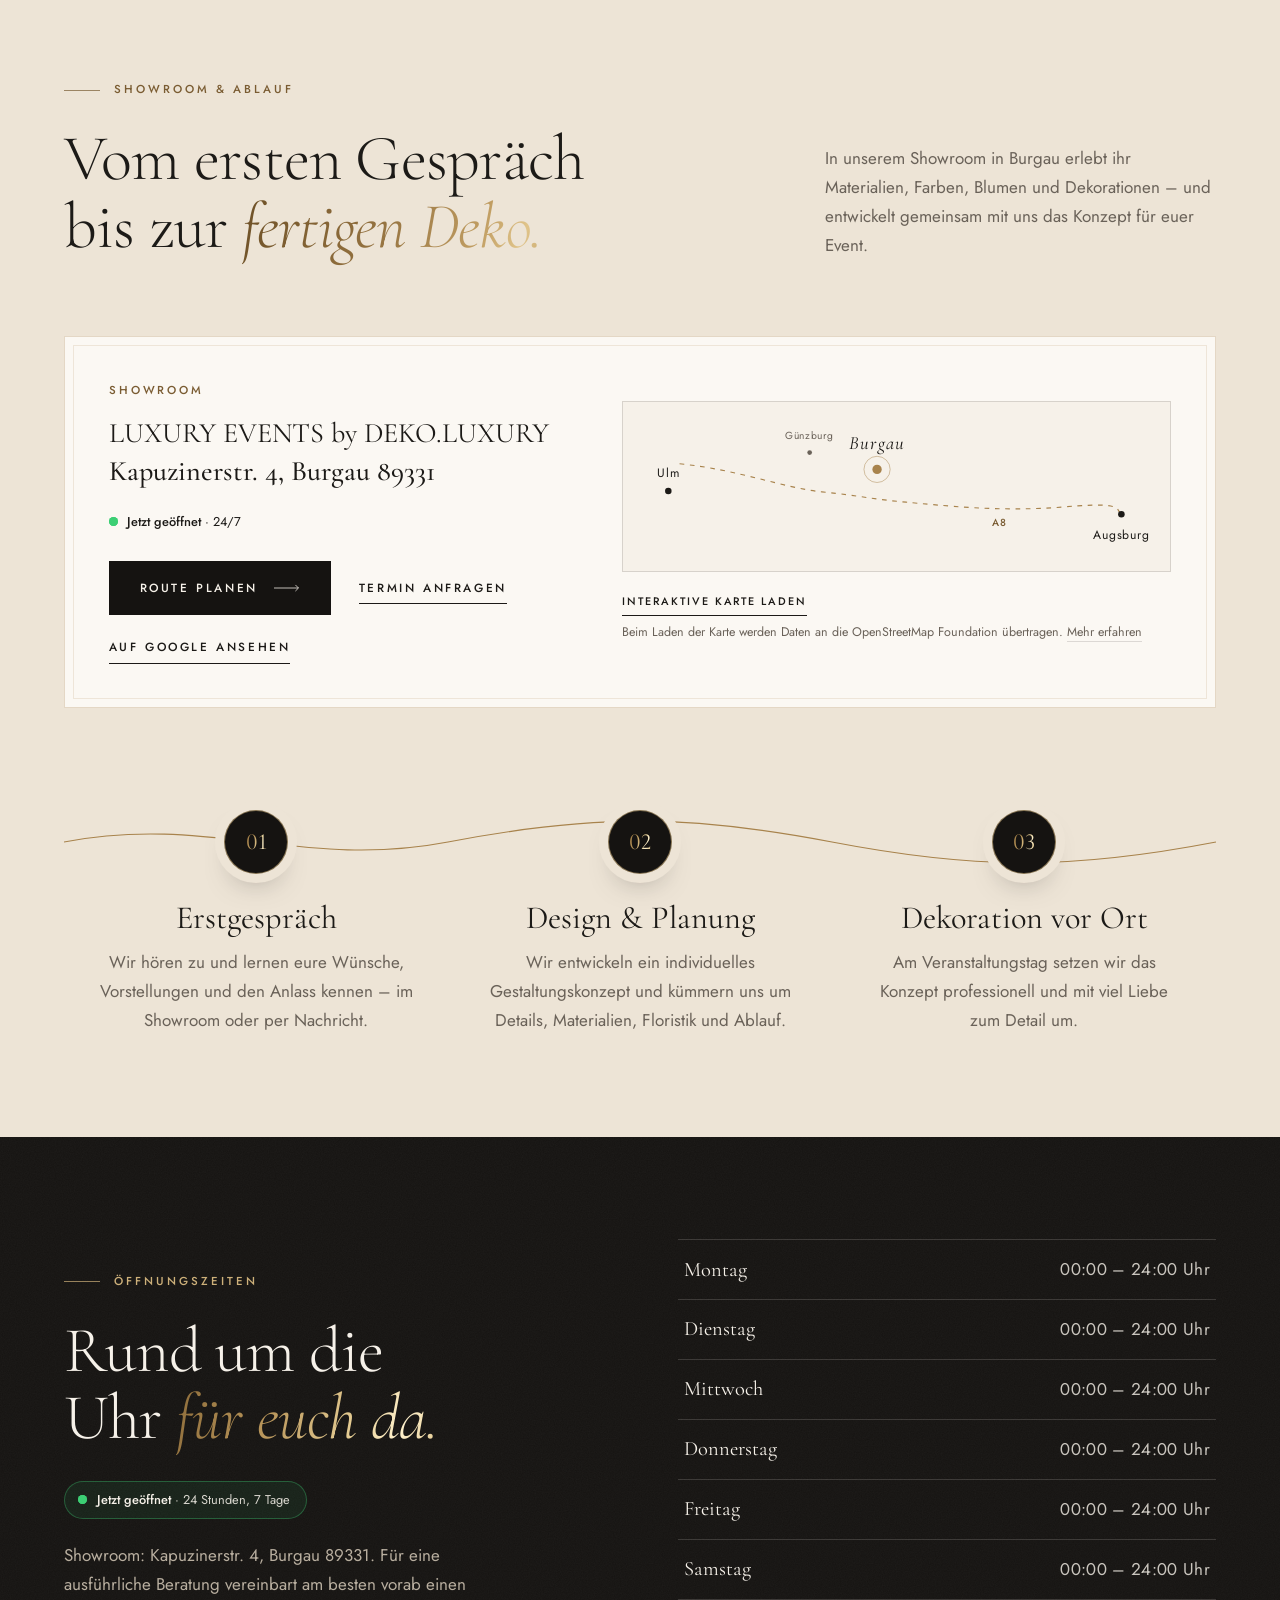
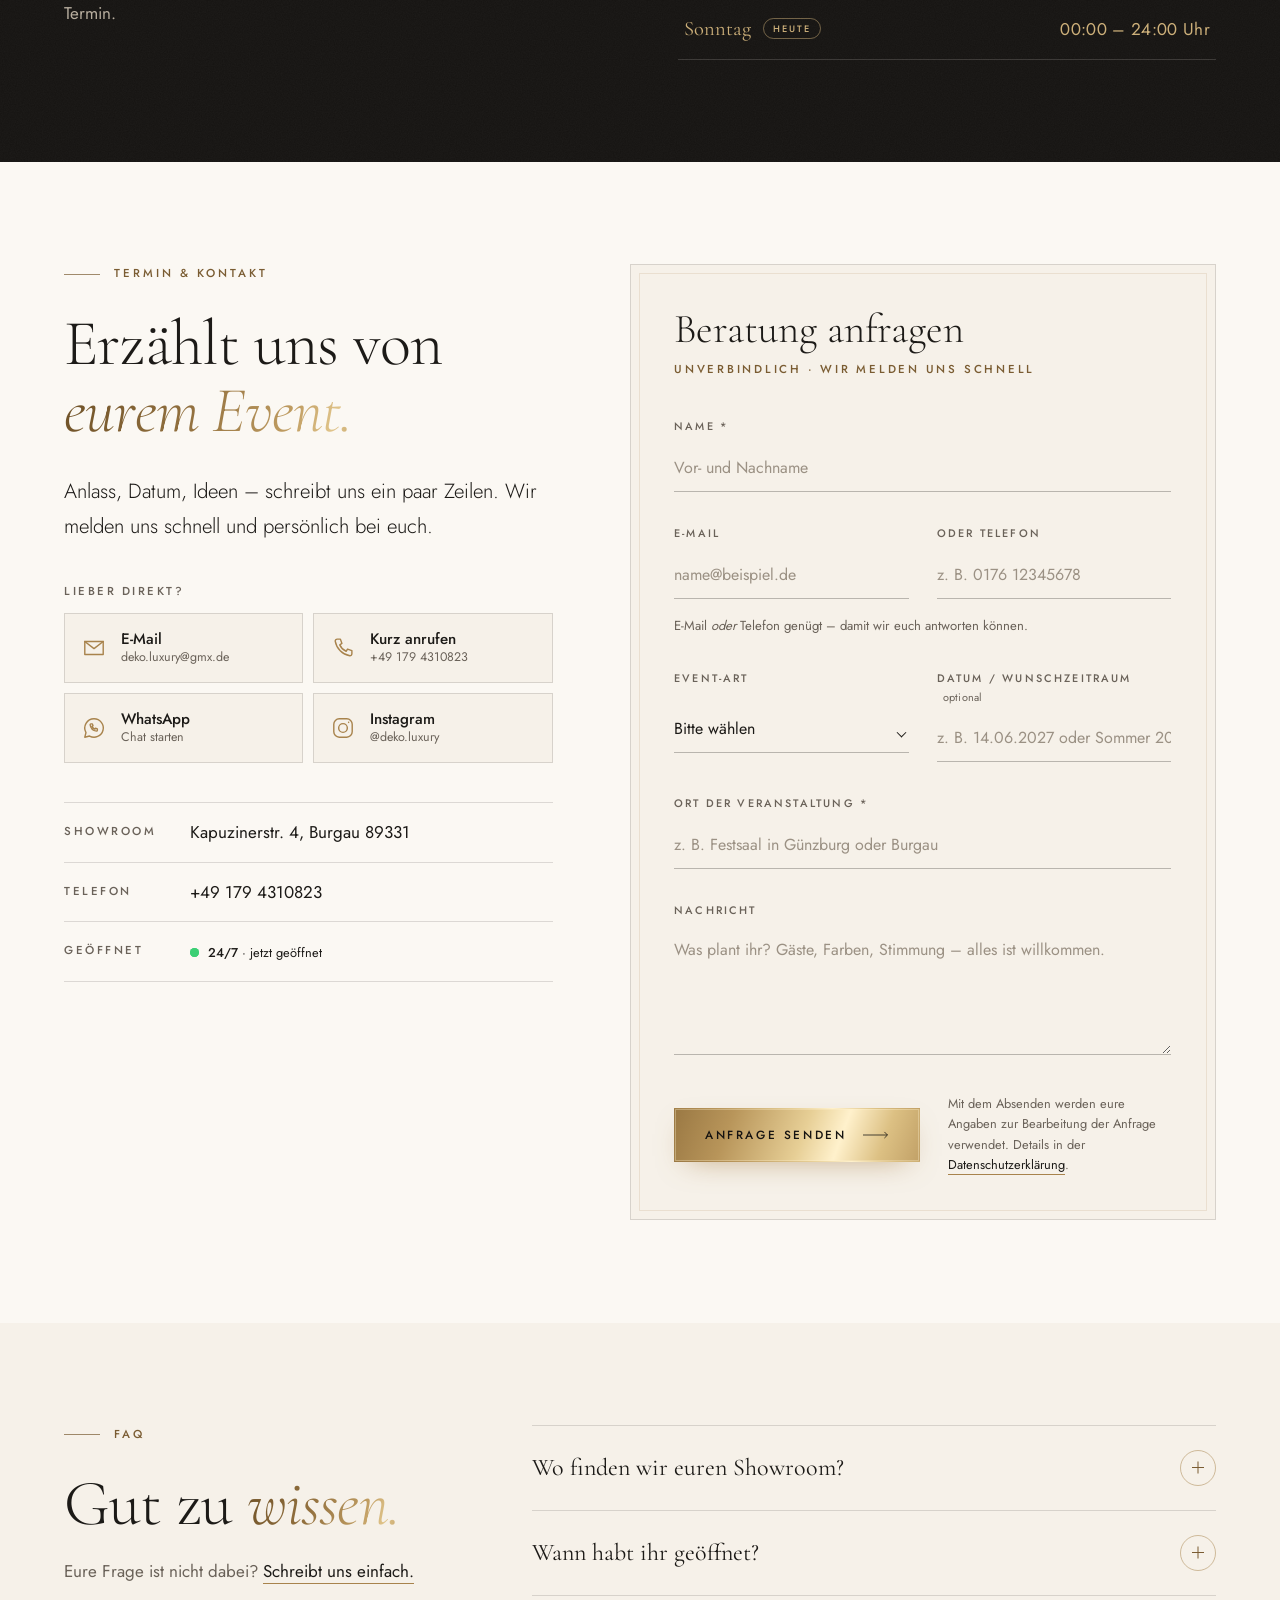
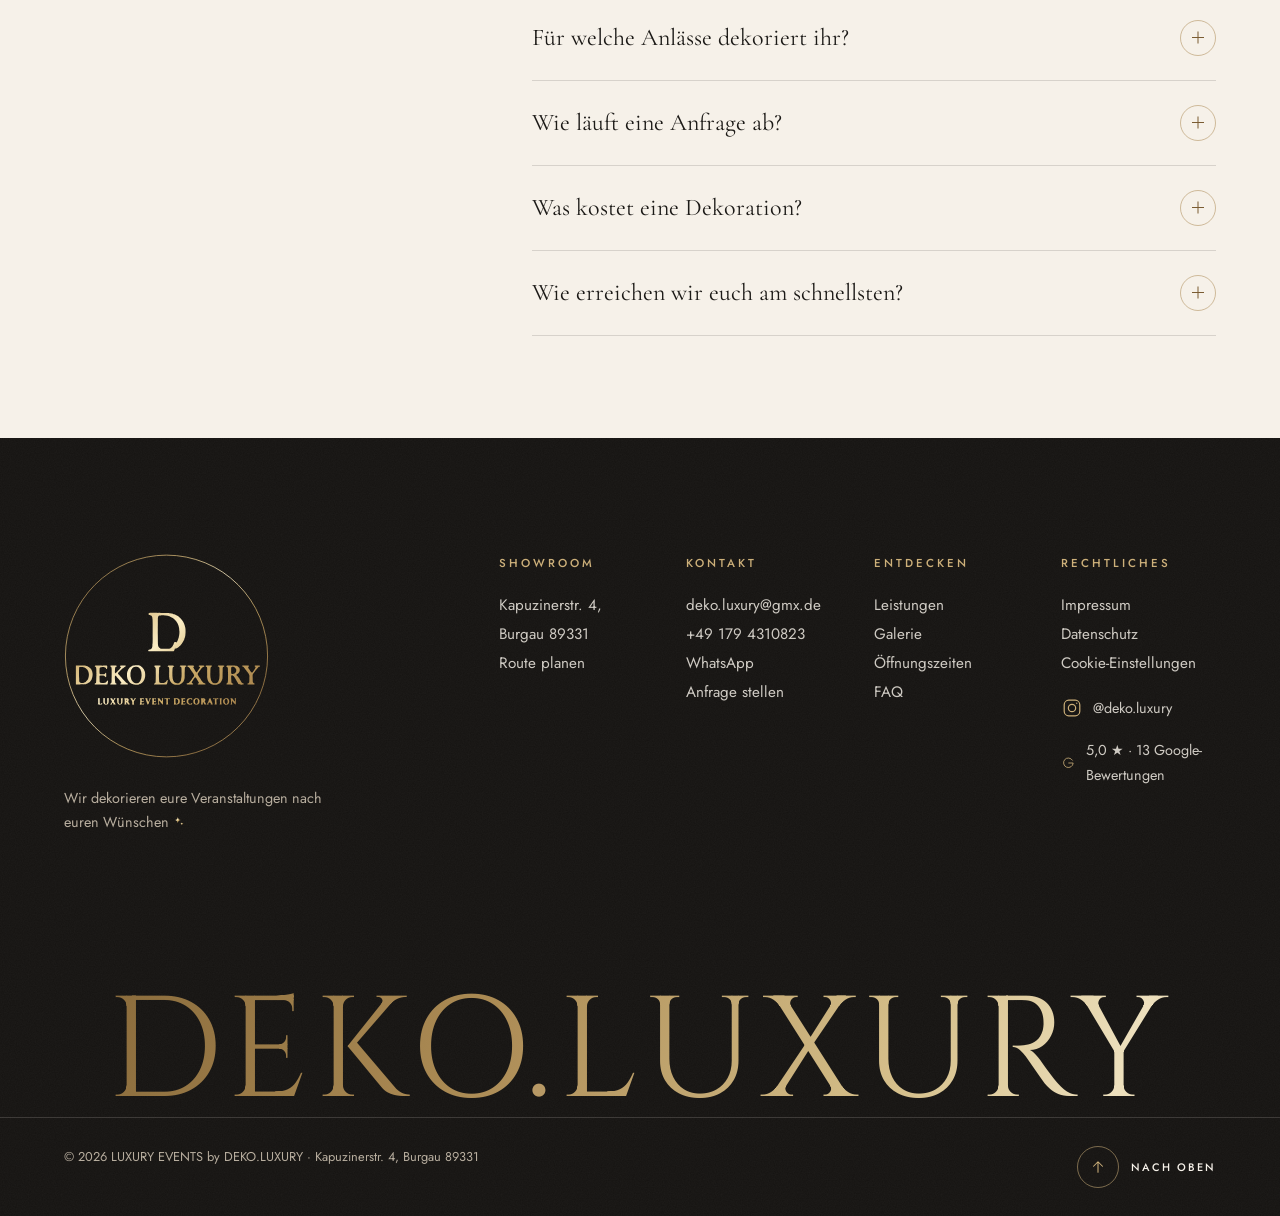
==== commit 88bf7b3b: "Instagram-Reels in der Galerie und Pflichtfeld „Ort der Veranstaltung“ - Galerie: neuer Bereich „Uns" ====
--- a/index.html
+++ b/index.html
@@ -478,6 +478,42 @@
             </button>
           </li>
         </ul>
+        <!-- Instagram-Reels: werden erst nach dem Antippen von Instagram geladen (Datenschutz).
+             Weiteres Reel: einen <li class="reel">-Block kopieren und die Adresse in data-reel ändern. -->
+        <div class="reels" data-reveal>
+          <div class="reels__head">
+            <p class="eyebrow eyebrow--light">Reels</p>
+            <h3 class="reels__title">Unsere Deko <em class="foil">in Bewegung.</em></h3>
+            <p class="reels__text">Tippt auf ein Video – es öffnet sich direkt hier und lässt sich mit Ton abspielen.</p>
+          </div>
+          <ul class="reels__list">
+            <li class="reel" data-reel="https://www.instagram.com/reel/De6nVBhMDeQ/">
+              <button type="button" class="reel__poster" aria-label="Reel 1 mit Ton abspielen (lädt Instagram)">
+                <span class="reel__num" aria-hidden="true">01</span>
+                <svg class="reel__mark" viewBox="0 0 136.62 141.12" aria-hidden="true"><use href="#monogram"/></svg>
+                <span class="reel__play" aria-hidden="true"><svg viewBox="0 0 24 24"><path d="M8.5 5.5v13l10.5-6.5z"/></svg></span>
+                <span class="reel__label"><svg viewBox="0 0 24 24" aria-hidden="true"><use href="#i-instagram"/></svg>Reel ansehen</span>
+              </button>
+            </li>
+            <li class="reel" data-reel="https://www.instagram.com/reel/De1Sr-eMmqQ/">
+              <button type="button" class="reel__poster" aria-label="Reel 2 mit Ton abspielen (lädt Instagram)">
+                <span class="reel__num" aria-hidden="true">02</span>
+                <svg class="reel__mark" viewBox="0 0 136.62 141.12" aria-hidden="true"><use href="#monogram"/></svg>
+                <span class="reel__play" aria-hidden="true"><svg viewBox="0 0 24 24"><path d="M8.5 5.5v13l10.5-6.5z"/></svg></span>
+                <span class="reel__label"><svg viewBox="0 0 24 24" aria-hidden="true"><use href="#i-instagram"/></svg>Reel ansehen</span>
+              </button>
+            </li>
+            <li class="reel" data-reel="https://www.instagram.com/reel/DbXlO_tMqAi/">
+              <button type="button" class="reel__poster" aria-label="Reel 3 mit Ton abspielen (lädt Instagram)">
+                <span class="reel__num" aria-hidden="true">03</span>
+                <svg class="reel__mark" viewBox="0 0 136.62 141.12" aria-hidden="true"><use href="#monogram"/></svg>
+                <span class="reel__play" aria-hidden="true"><svg viewBox="0 0 24 24"><path d="M8.5 5.5v13l10.5-6.5z"/></svg></span>
+                <span class="reel__label"><svg viewBox="0 0 24 24" aria-hidden="true"><use href="#i-instagram"/></svg>Reel ansehen</span>
+              </button>
+            </li>
+          </ul>
+          <p class="reels__note">Die Videos werden erst beim Antippen von Instagram geladen (<a href="datenschutz.html#instagram">Datenschutz</a>). · <a href="https://www.instagram.com/deko.luxury/" target="_blank" rel="noopener" data-contact="instagram">Mehr auf Instagram</a></p>
+        </div>
         <!-- Google-Bewertung (Werte in assets/js/main.js unter KONTAKT.bewertung) -->
         <div class="reviews" data-reveal data-rating>
           <a class="reviews__score" href="https://share.google/pVcuqKsvUcemlnJwG" target="_blank" rel="noopener" data-contact="google" data-rating-label aria-label="5,0 von 5 Sternen, 13 Google-Bewertungen – auf Google ansehen">
@@ -664,8 +700,13 @@
                 <input id="f-datum" name="datum" type="text" placeholder="z. B. 14.06.2027 oder Sommer 2027">
               </div>
               <div class="field field--full">
+                <label for="f-ort">Ort der Veranstaltung <span aria-hidden="true">*</span></label>
+                <input id="f-ort" name="ort" type="text" autocomplete="off" placeholder="z. B. Festsaal in Günzburg oder Burgau" required>
+                <p class="field__error" id="f-ort-error" hidden>Bitte gebt an, wo die Veranstaltung stattfindet.</p>
+              </div>
+              <div class="field field--full">
                 <label for="f-nachricht">Nachricht</label>
-                <textarea id="f-nachricht" name="nachricht" rows="4" placeholder="Was plant ihr? Location, Gäste, Farben, Stimmung – alles ist willkommen."></textarea>
+                <textarea id="f-nachricht" name="nachricht" rows="4" placeholder="Was plant ihr? Gäste, Farben, Stimmung – alles ist willkommen."></textarea>
               </div>
             </div>
             <!-- Spamschutz: Feld bleibt für Menschen unsichtbar -->
--- a/assets/css/style.css
+++ b/assets/css/style.css
@@ -1566,3 +1566,48 @@
   .form__submit { min-height: 56px; }
   .form__legal { font-size: 0.76rem; }
 }
+
+/* ---------- Instagram-Reels in der Galerie ---------- */
+.reels { margin-top: clamp(56px, 7vw, 100px); }
+.reels__head { max-width: 640px; }
+.reels__title { margin: 10px 0 0; font-family: var(--serif); font-weight: 300; font-size: clamp(1.9rem, 1.4rem + 1.6vw, 2.8rem); line-height: 1.1; color: var(--ivory); }
+.reels__text { margin: 14px 0 0; color: var(--muted-light); font-weight: 300; }
+.reels__list { display: grid; grid-template-columns: repeat(3, minmax(0, 1fr)); gap: clamp(14px, 1.6vw, 24px); margin-top: clamp(24px, 3vw, 36px); align-items: start; }
+.reel { min-width: 0; }
+.reel__poster {
+  position: relative; display: grid; place-items: center; width: 100%; aspect-ratio: 4 / 5; overflow: hidden; cursor: pointer;
+  border: 1px solid rgba(205, 176, 122, 0.35);
+  background: radial-gradient(90% 70% at 50% 40%, rgba(205, 176, 122, 0.22), rgba(205, 176, 122, 0) 70%), linear-gradient(160deg, #1f1b17, #0f0d0b);
+  color: var(--ivory); transition: border-color 0.5s var(--ease), transform 0.6s var(--ease);
+}
+.reel__poster::before { content: ""; position: absolute; inset: 10px; border: 1px solid rgba(205, 176, 122, 0.16); pointer-events: none; }
+.reel__mark { position: absolute; width: 46%; height: auto; opacity: 0.12; }
+.reel__num { position: absolute; left: 22px; top: 18px; font-family: var(--serif); font-size: 1.1rem; letter-spacing: 0.1em; color: var(--gold-soft); }
+.reel__play {
+  position: relative; display: grid; place-items: center; width: 76px; height: 76px; border-radius: 50%;
+  background: rgba(246, 241, 233, 0.08); border: 1px solid rgba(230, 201, 131, 0.7);
+  transition: transform 0.5s var(--ease), background-color 0.5s var(--ease);
+}
+.reel__play svg { width: 30px; height: 30px; margin-left: 4px; fill: #e6c983; }
+.reel__label { position: absolute; left: 0; right: 0; bottom: 20px; display: inline-flex; align-items: center; justify-content: center; gap: 8px; font-size: 0.68rem; font-weight: 500; letter-spacing: 0.22em; text-transform: uppercase; color: var(--champagne); }
+.reel__label svg { width: 16px; height: 16px; }
+.reel__poster:hover, .reel__poster:focus-visible { border-color: rgba(230, 201, 131, 0.85); transform: translateY(-3px); }
+.reel__poster:hover .reel__play, .reel__poster:focus-visible .reel__play { transform: scale(1.08); background: rgba(230, 201, 131, 0.18); }
+.reel.is-loaded { display: flex; justify-content: center; }
+.reel .instagram-media { width: 100%; min-width: 0 !important; max-width: 540px; margin: 0 !important; padding: 28px 18px; border: 1px solid rgba(205, 176, 122, 0.35); background: #fff; color: var(--text); text-align: center; }
+.reel .instagram-media a { color: var(--gold-deep); border-bottom: 1px solid currentColor; }
+.reel iframe.instagram-media { padding: 0; border: 0; border-radius: 3px !important; }
+.reels__note { margin-top: 18px; font-size: 0.8rem; color: var(--muted-light); }
+.reels__note a { color: var(--gold-soft); border-bottom: 1px solid rgba(205, 176, 122, 0.4); }
+@media (max-width: 900px) {
+  /* Am Handy: Reels nebeneinander zum Wischen */
+  .reels__list {
+    grid-template-columns: none; grid-auto-flow: column; grid-auto-columns: max(326px, 80%);
+    overflow-x: auto; scroll-snap-type: x mandatory; overscroll-behavior-x: contain; -webkit-overflow-scrolling: touch;
+    margin-inline: calc(-1 * var(--gutter, 20px)); padding: 0 var(--gutter, 20px) 8px; scroll-padding-inline: var(--gutter, 20px);
+    scrollbar-width: none;
+  }
+  .reels__list::-webkit-scrollbar { display: none; }
+  .reel { scroll-snap-align: start; }
+  .reel__poster { aspect-ratio: 9 / 14; }
+}
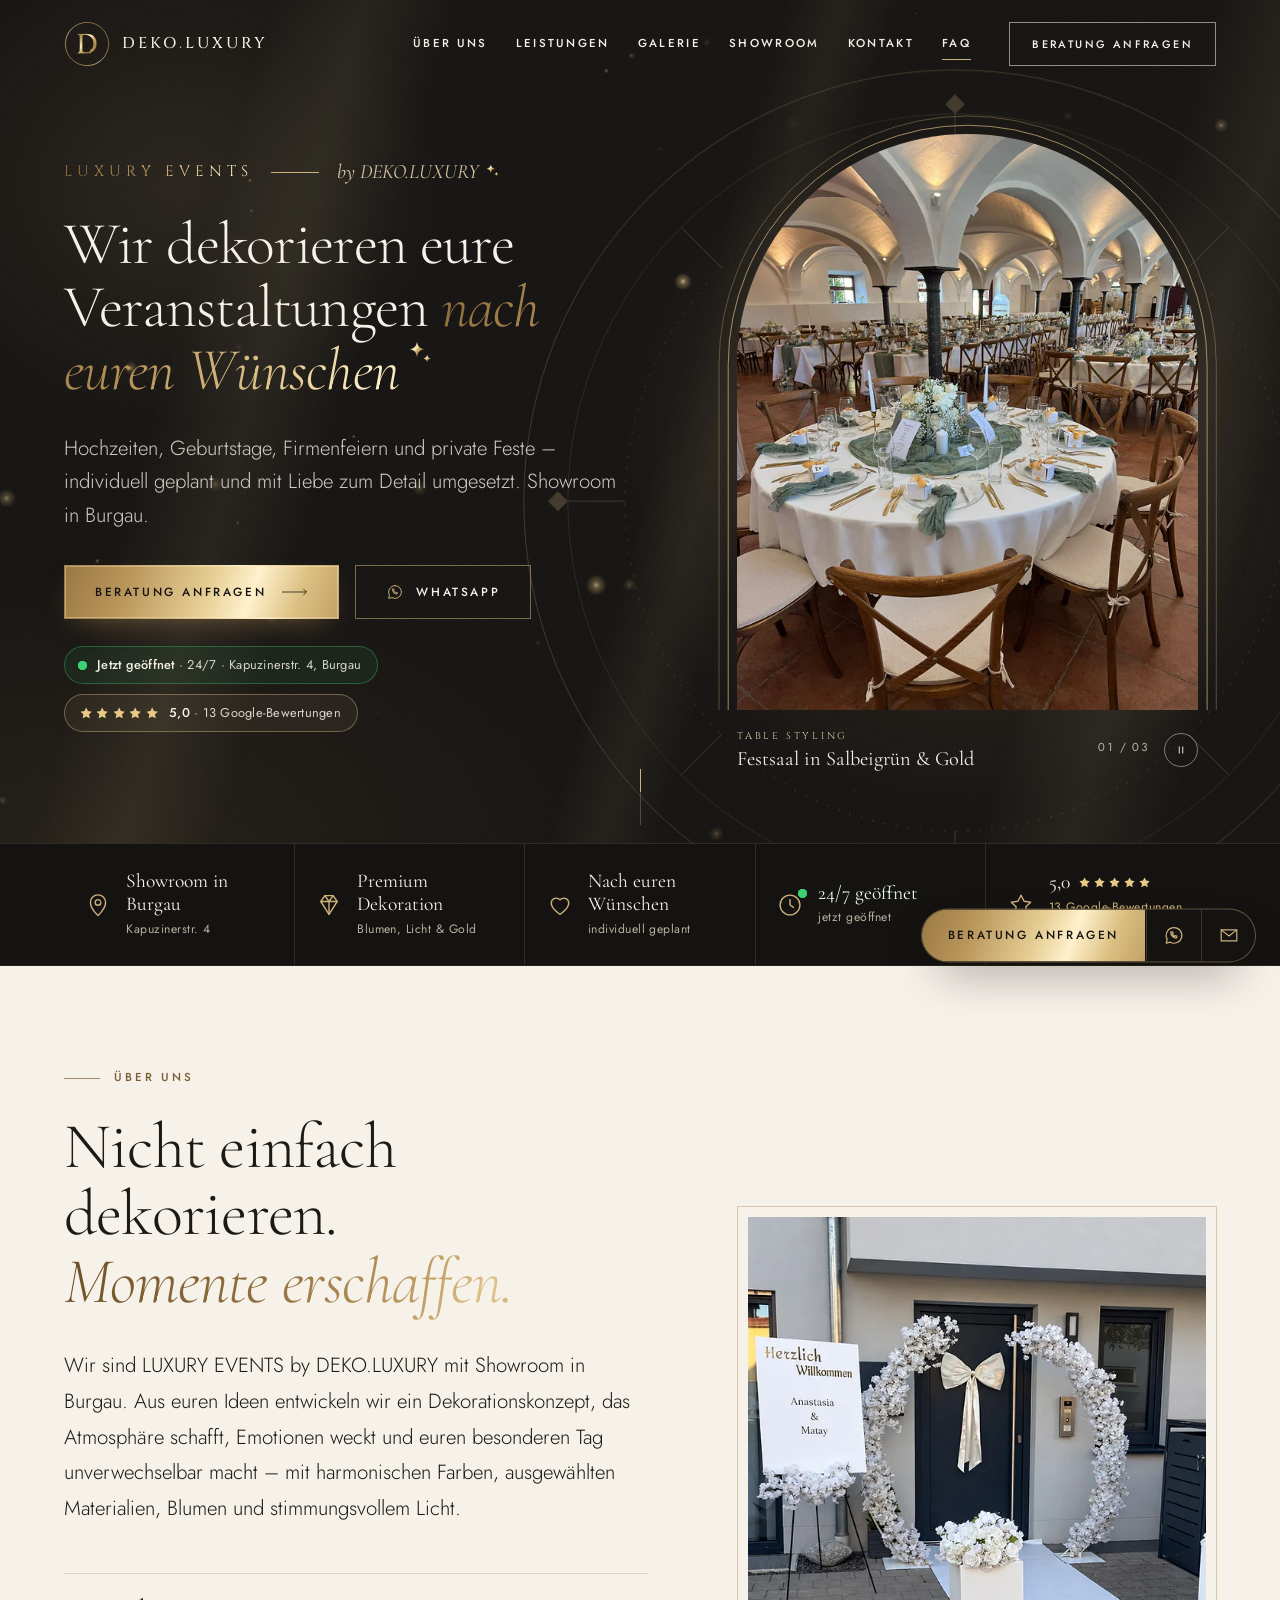
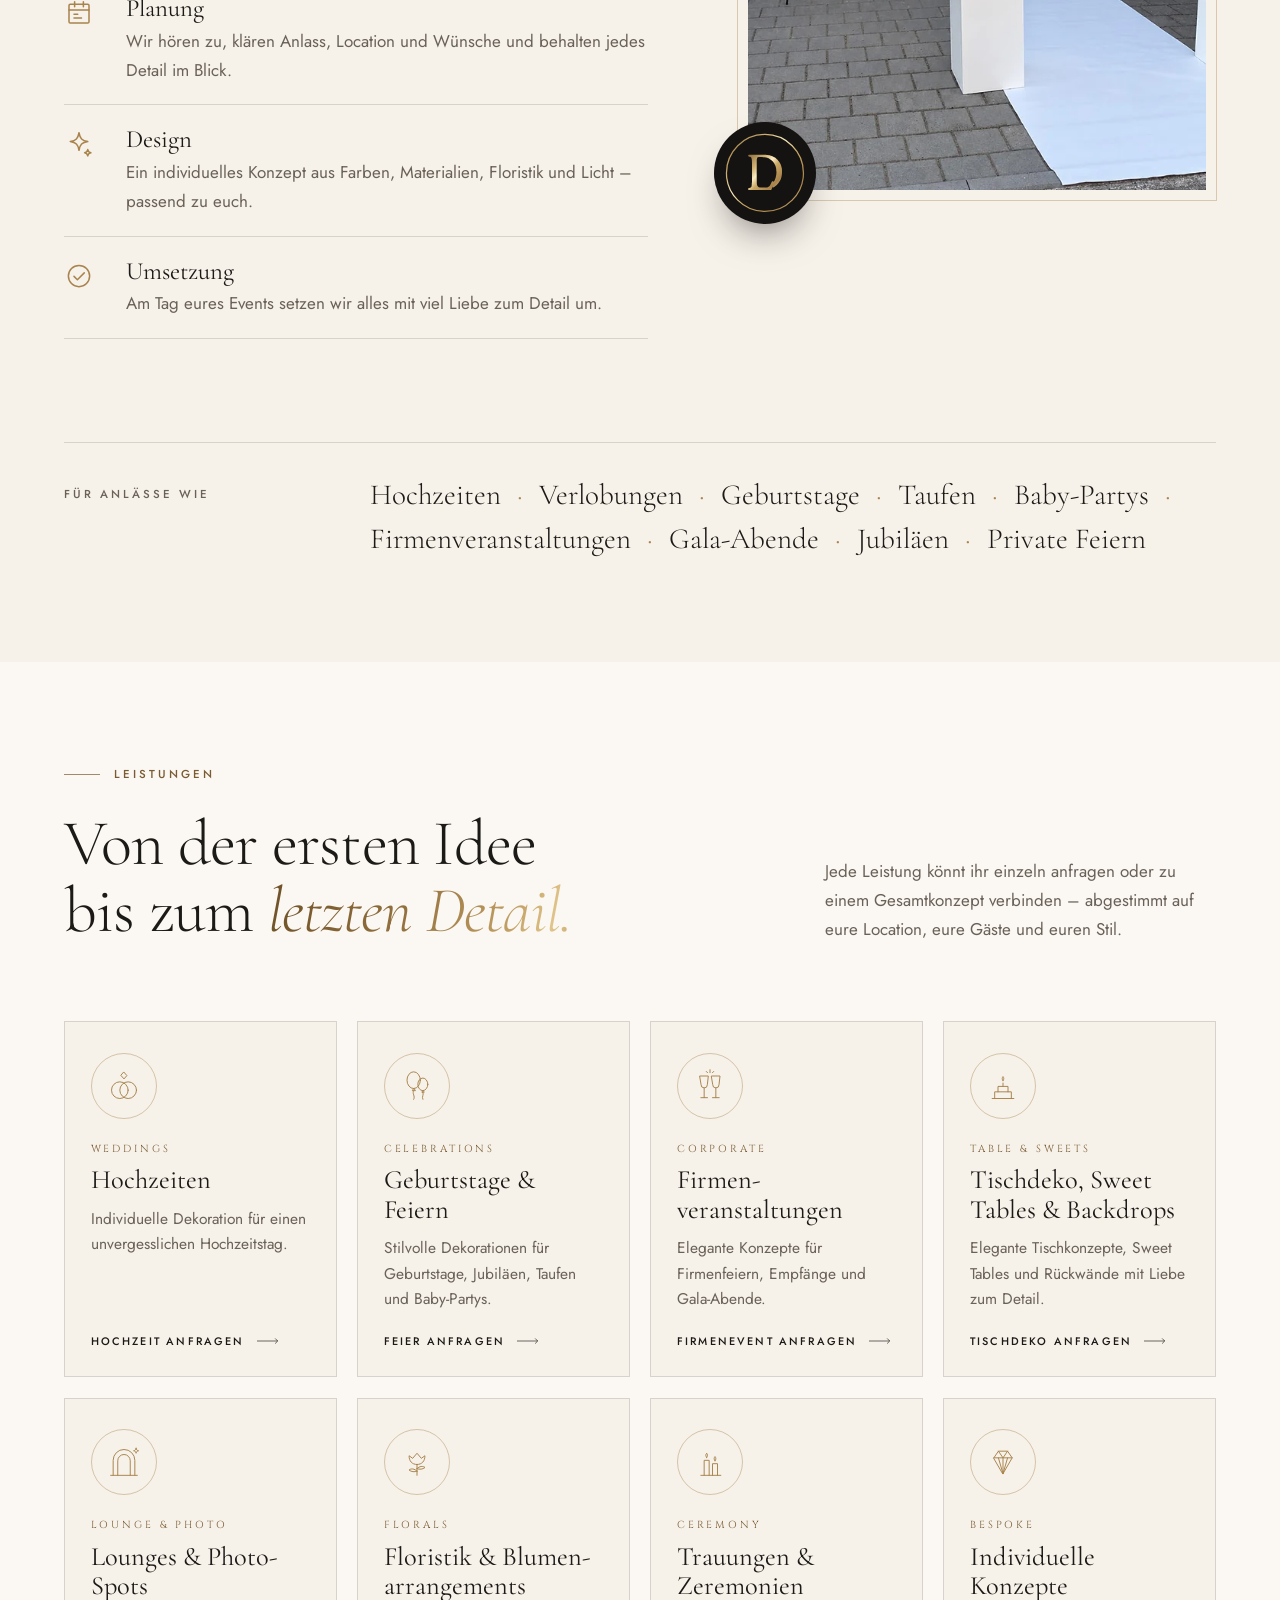
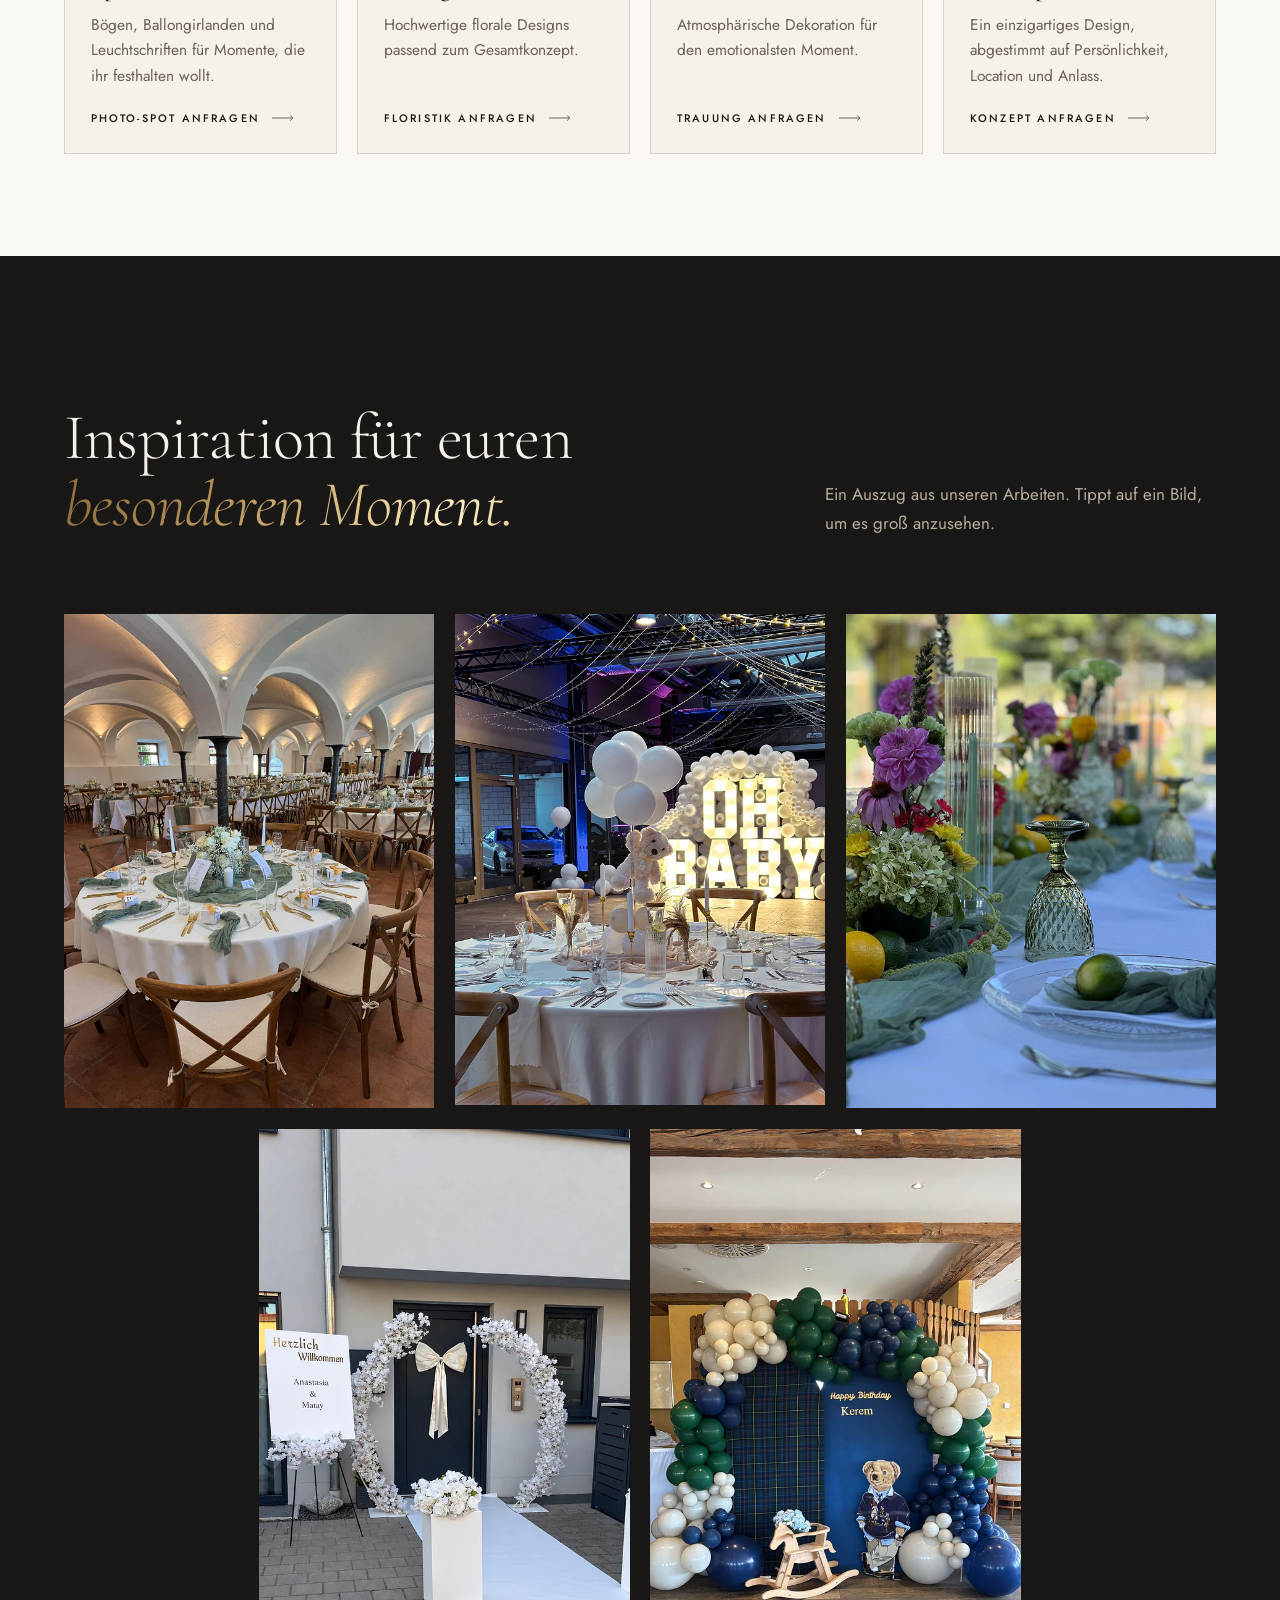
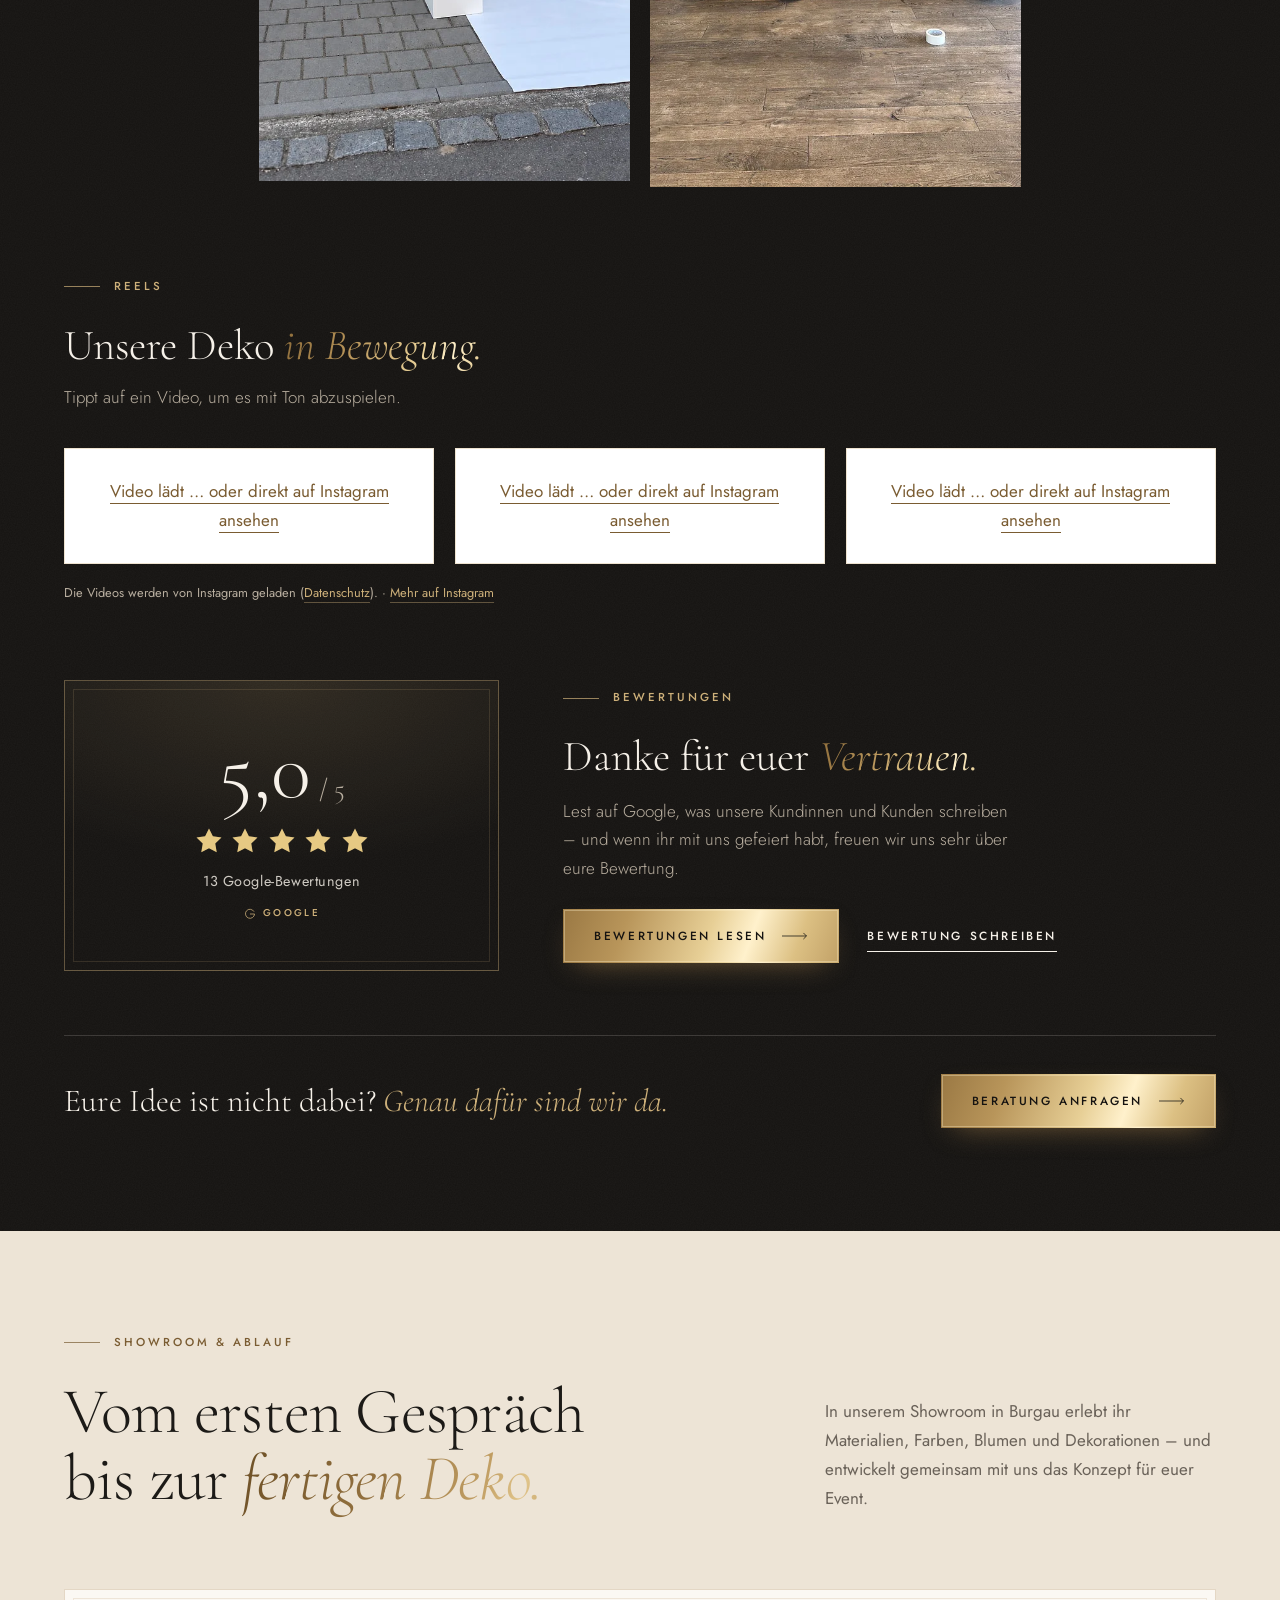
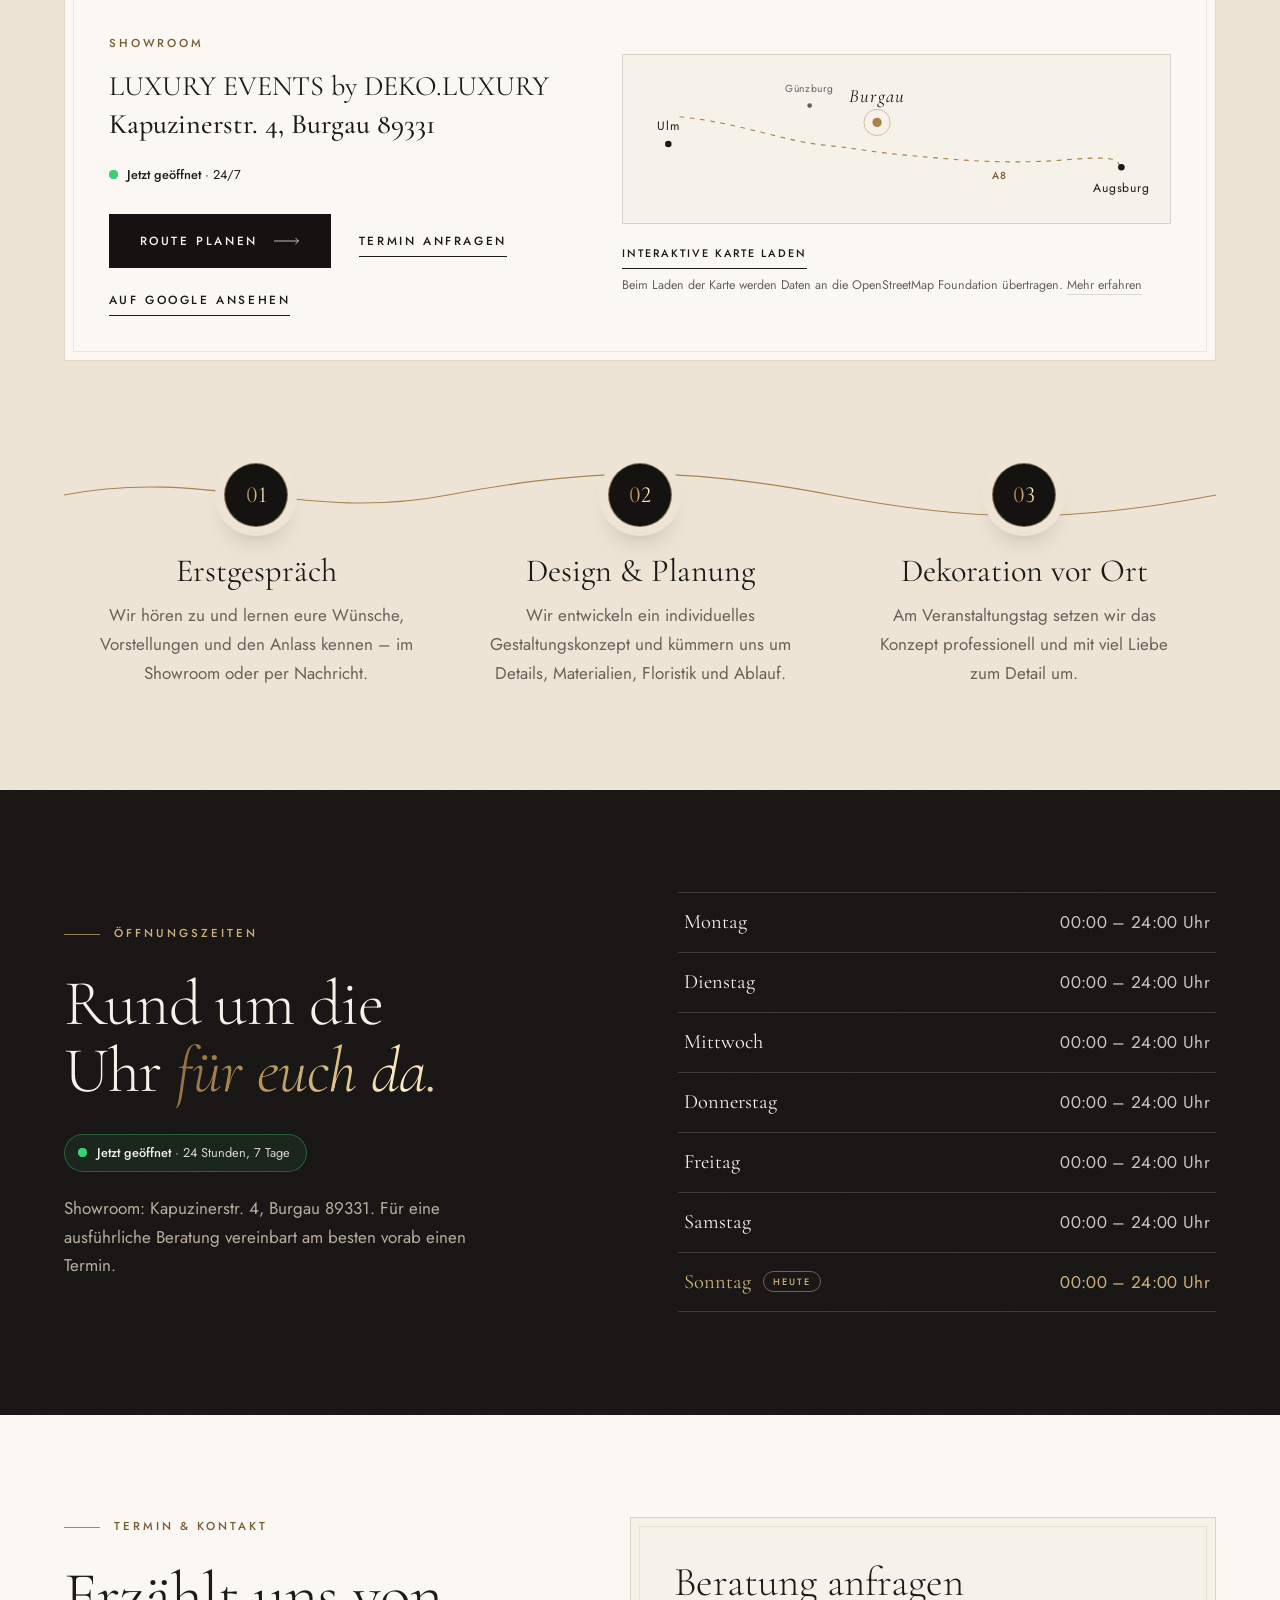
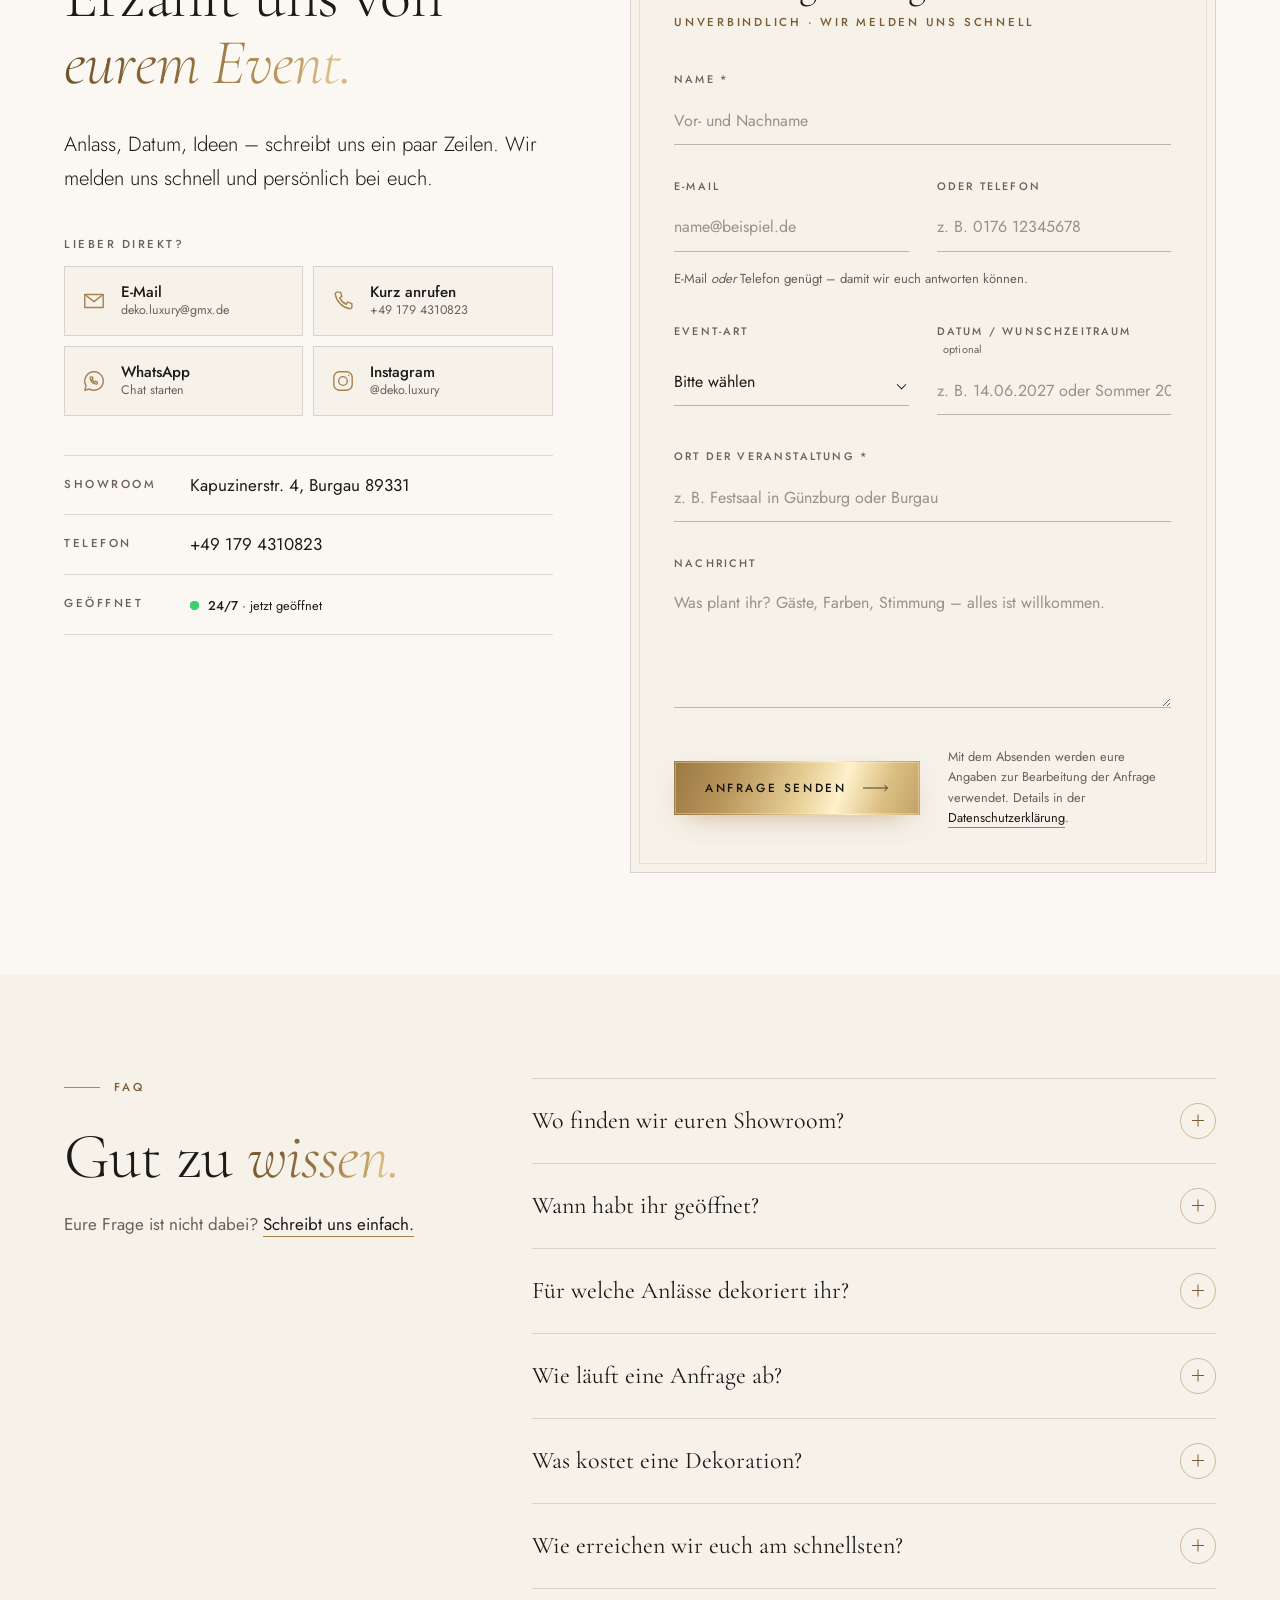
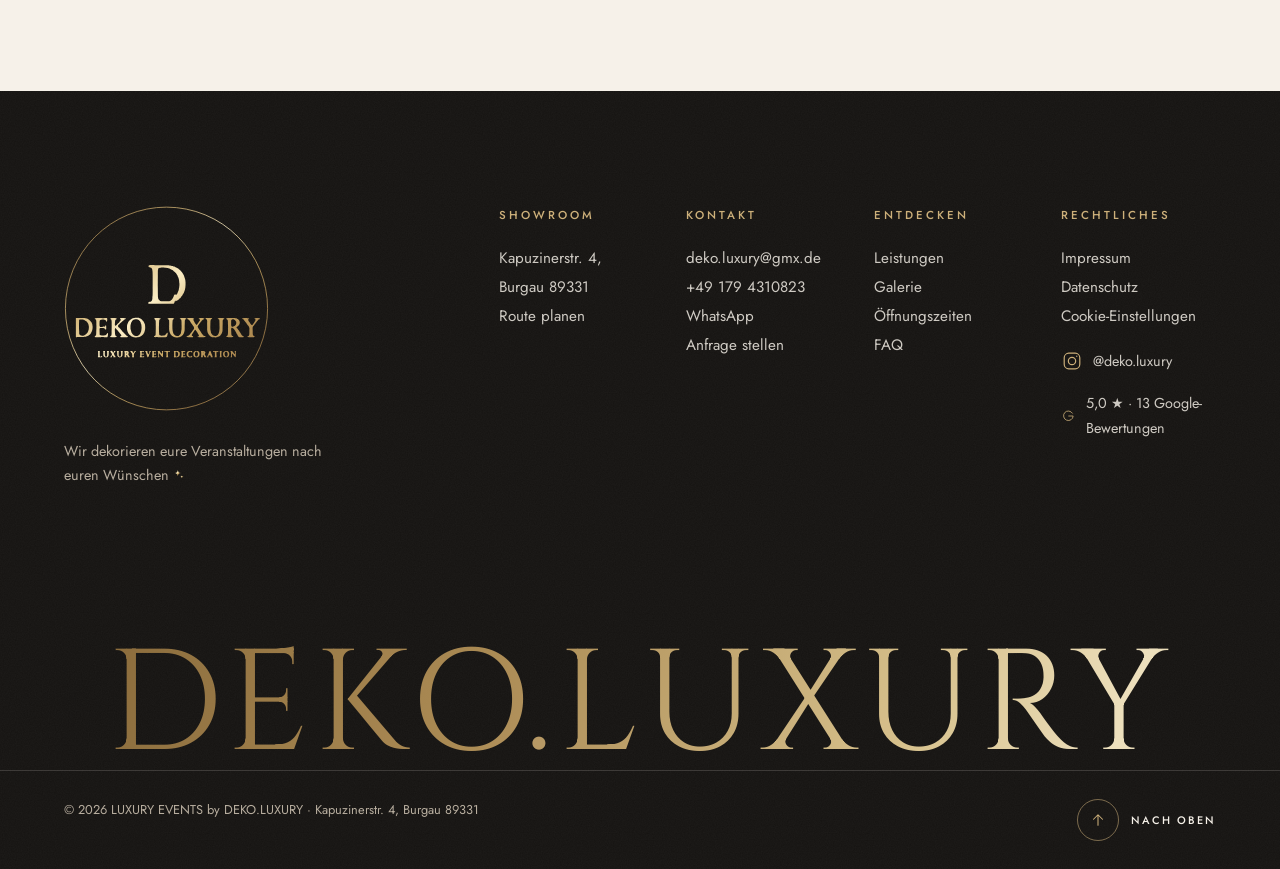
==== commit c9fec6f8: "Reels direkt sichtbar: laden automatisch beim Scrollen zur Galerie Co-Authored-By: Claude Opus 5.5 <" ====
--- a/index.html
+++ b/index.html
@@ -478,13 +478,13 @@
             </button>
           </li>
         </ul>
-        <!-- Instagram-Reels: werden erst nach dem Antippen von Instagram geladen (Datenschutz).
+        <!-- Instagram-Reels: werden automatisch von Instagram geladen, sobald man zur Galerie scrollt.
              Weiteres Reel: einen <li class="reel">-Block kopieren und die Adresse in data-reel ändern. -->
         <div class="reels" data-reveal>
           <div class="reels__head">
             <p class="eyebrow eyebrow--light">Reels</p>
             <h3 class="reels__title">Unsere Deko <em class="foil">in Bewegung.</em></h3>
-            <p class="reels__text">Tippt auf ein Video – es öffnet sich direkt hier und lässt sich mit Ton abspielen.</p>
+            <p class="reels__text">Tippt auf ein Video, um es mit Ton abzuspielen.</p>
           </div>
           <ul class="reels__list">
             <li class="reel" data-reel="https://www.instagram.com/reel/De6nVBhMDeQ/">
@@ -512,7 +512,7 @@
               </button>
             </li>
           </ul>
-          <p class="reels__note">Die Videos werden erst beim Antippen von Instagram geladen (<a href="datenschutz.html#instagram">Datenschutz</a>). · <a href="https://www.instagram.com/deko.luxury/" target="_blank" rel="noopener" data-contact="instagram">Mehr auf Instagram</a></p>
+          <p class="reels__note">Die Videos werden von Instagram geladen (<a href="datenschutz.html#instagram">Datenschutz</a>). · <a href="https://www.instagram.com/deko.luxury/" target="_blank" rel="noopener" data-contact="instagram">Mehr auf Instagram</a></p>
         </div>
         <!-- Google-Bewertung (Werte in assets/js/main.js unter KONTAKT.bewertung) -->
         <div class="reviews" data-reveal data-rating>
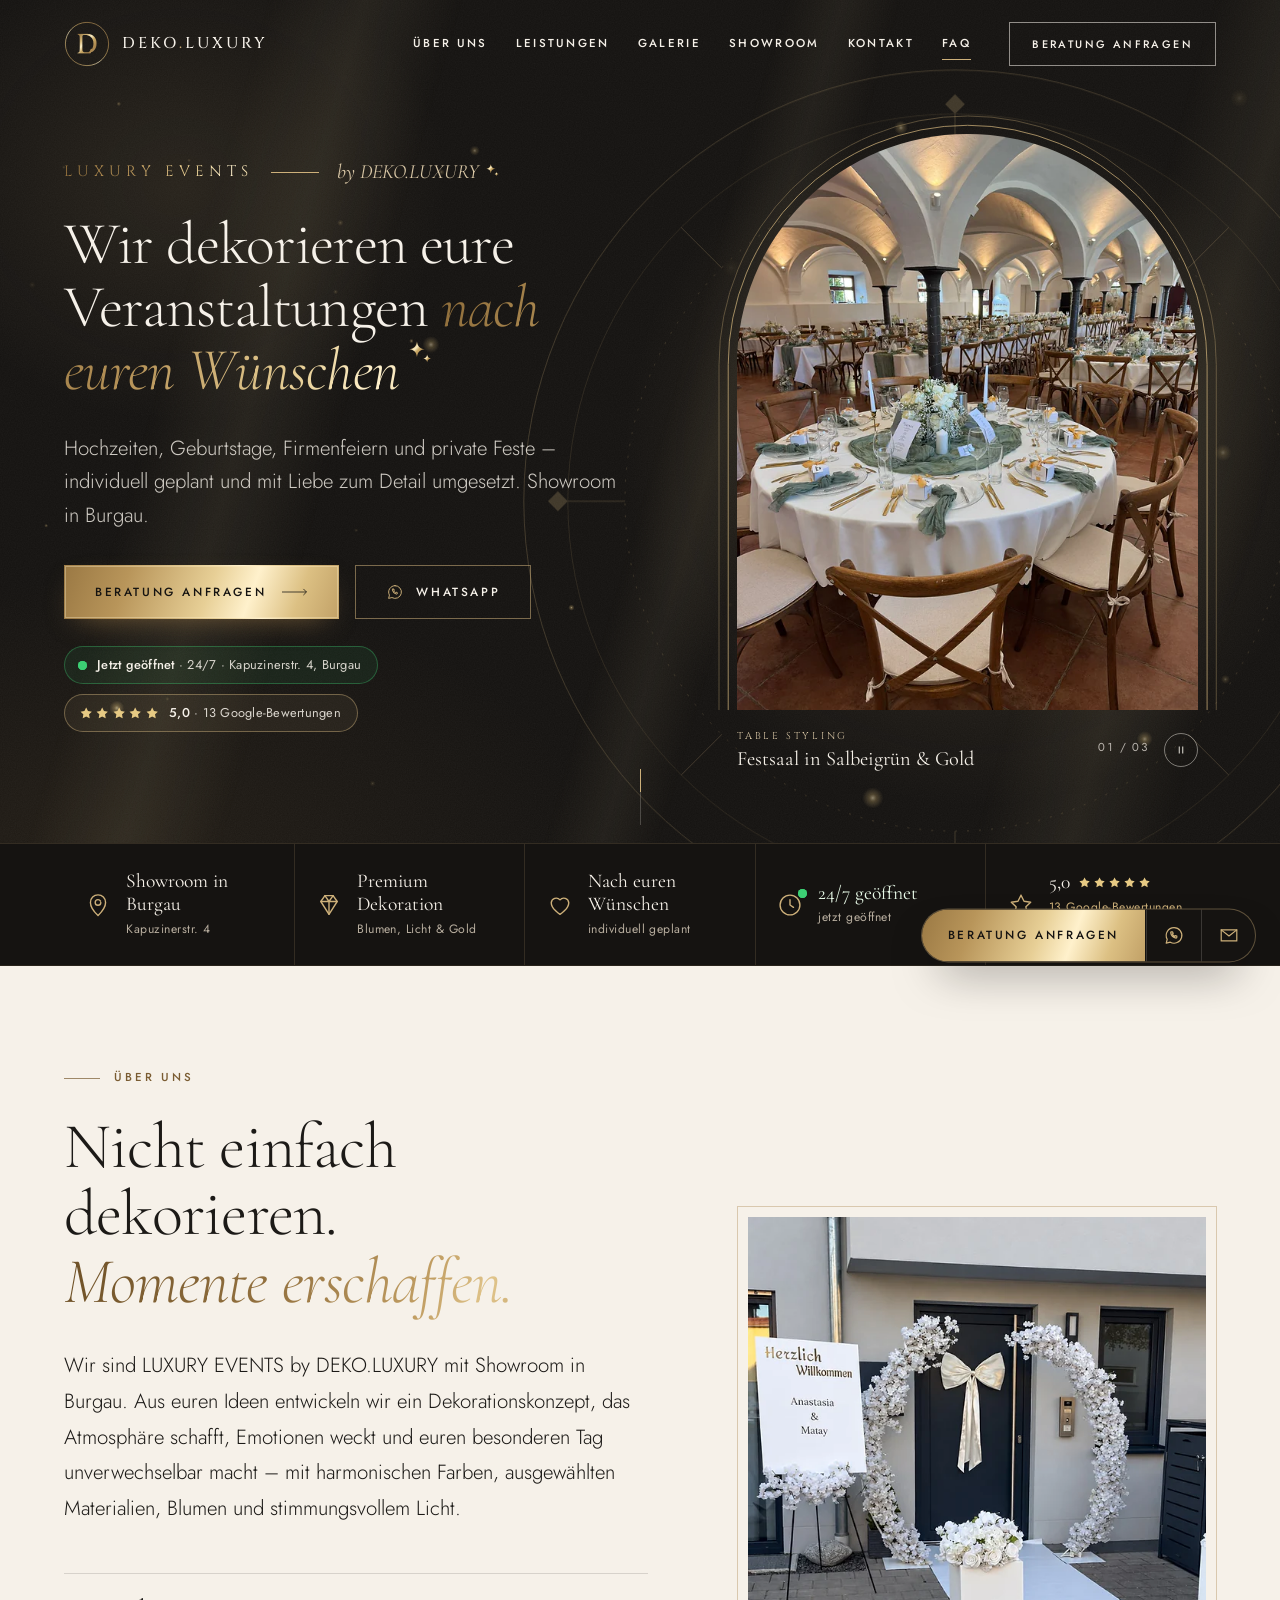
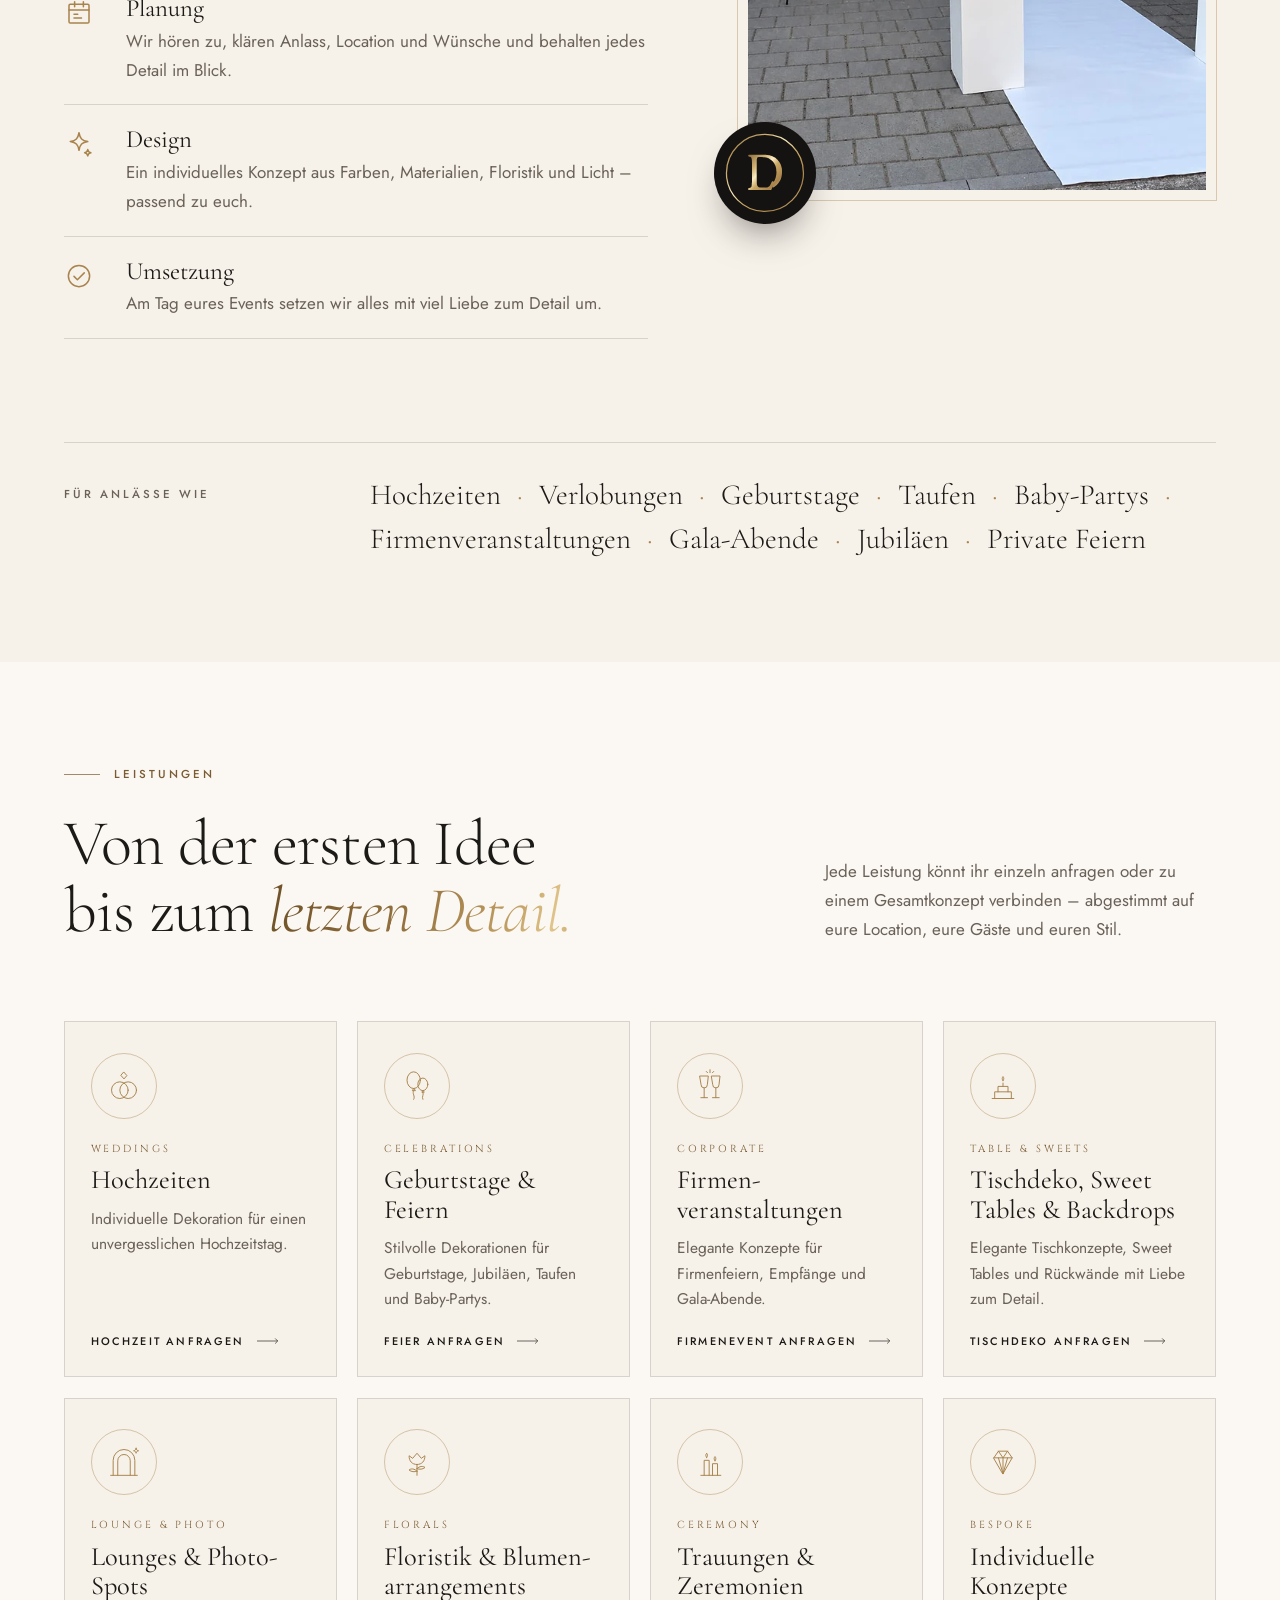
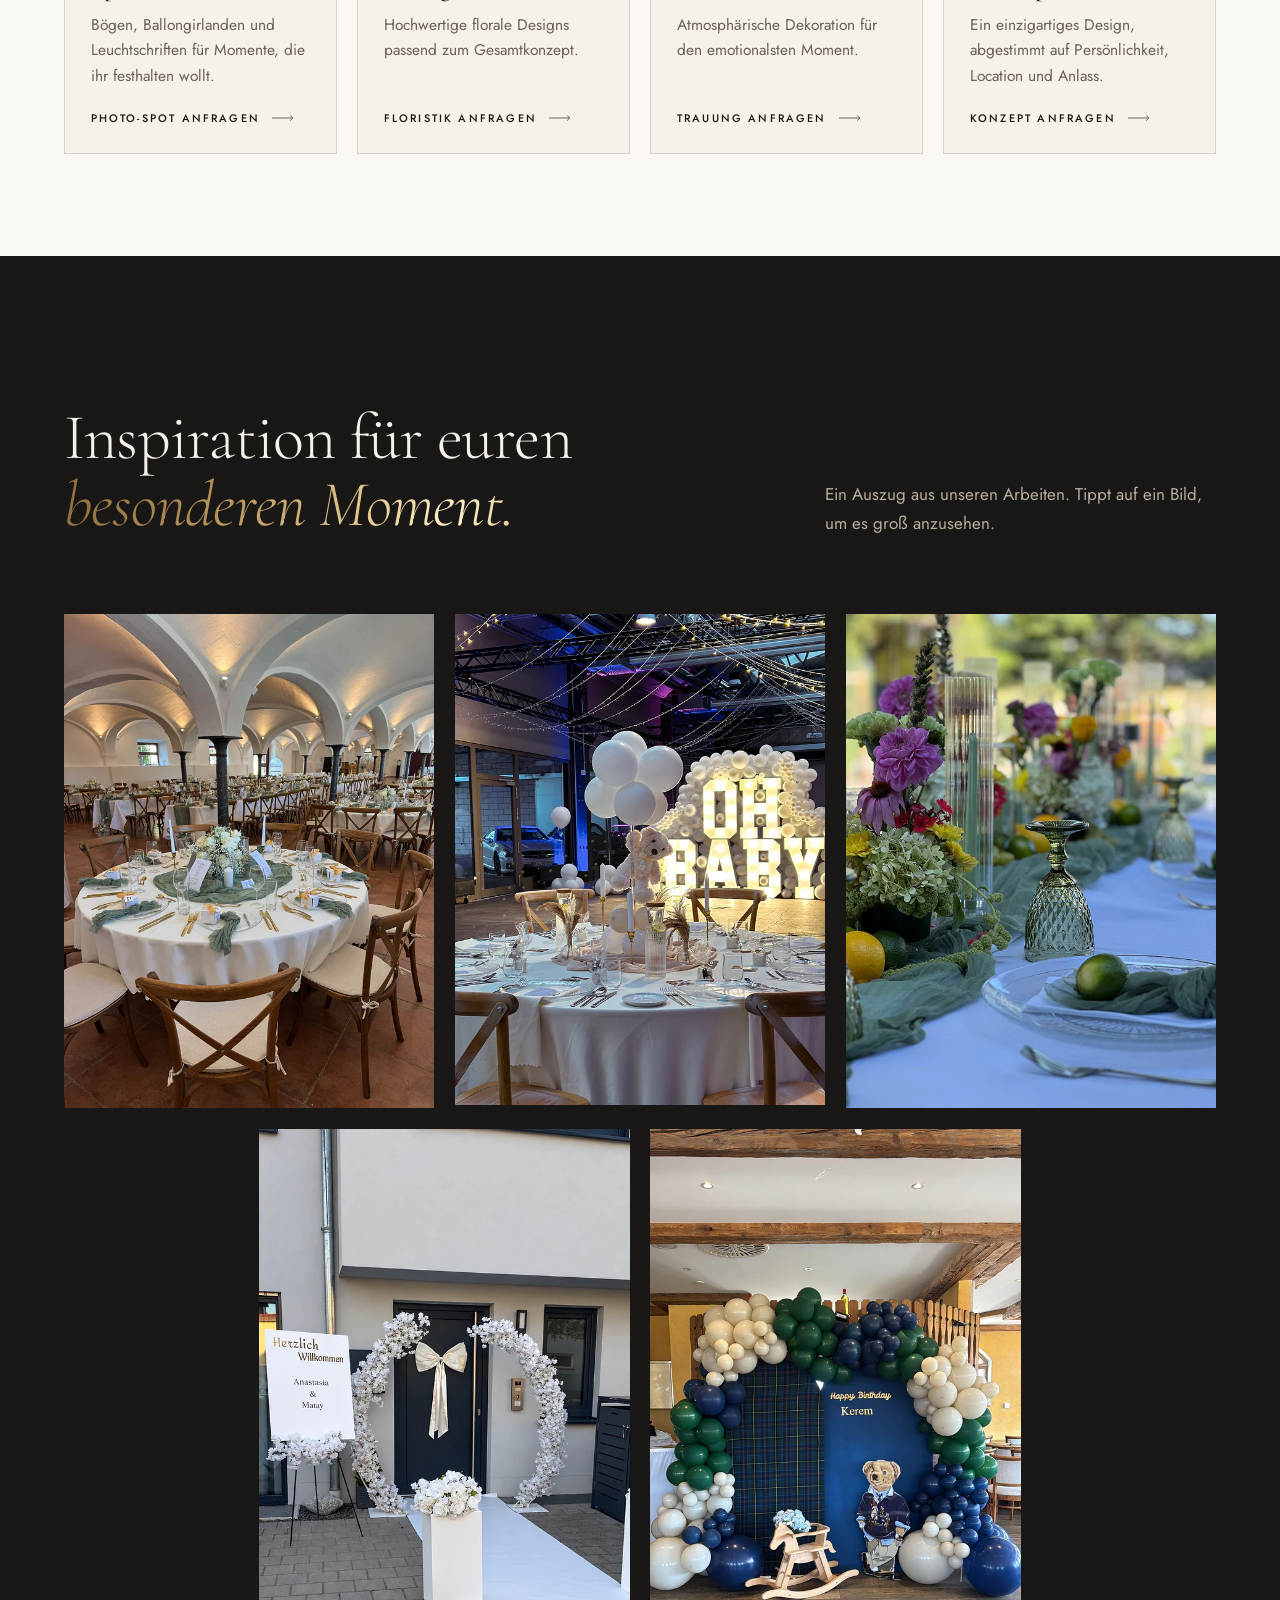
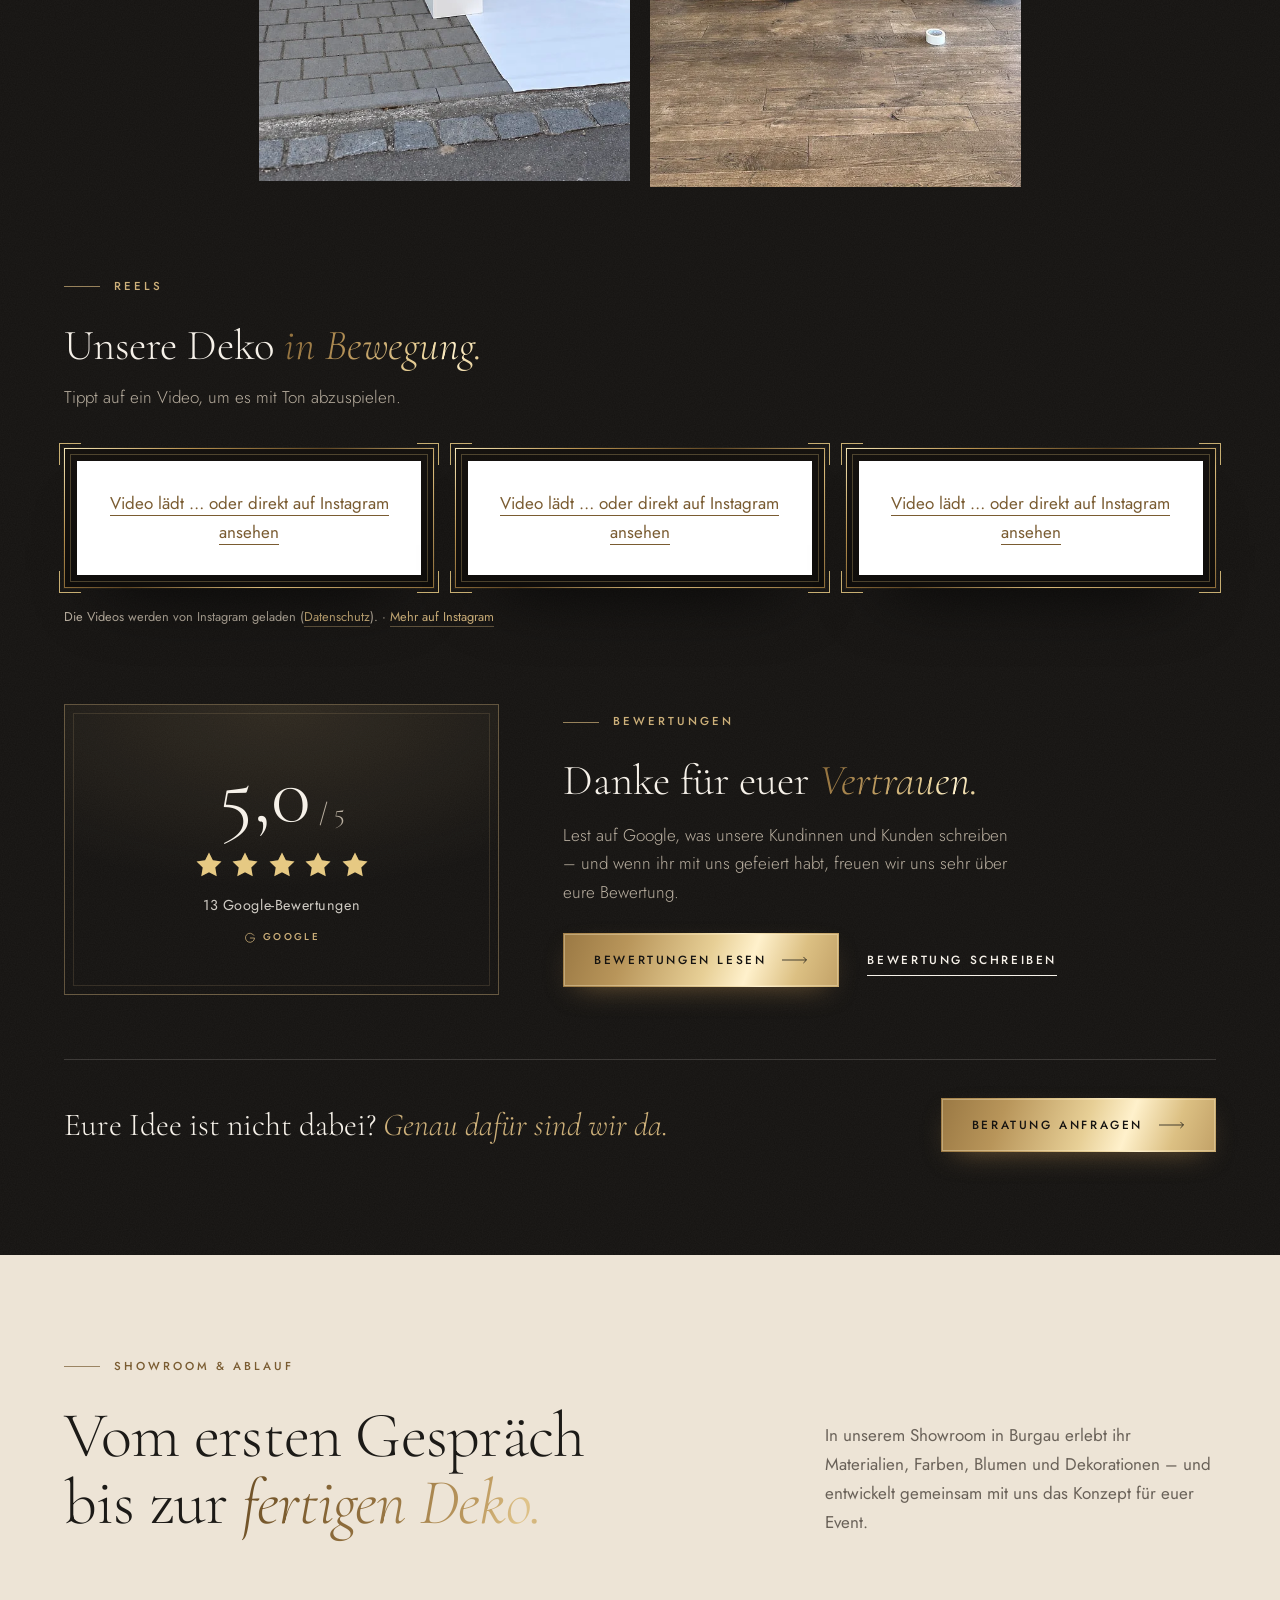
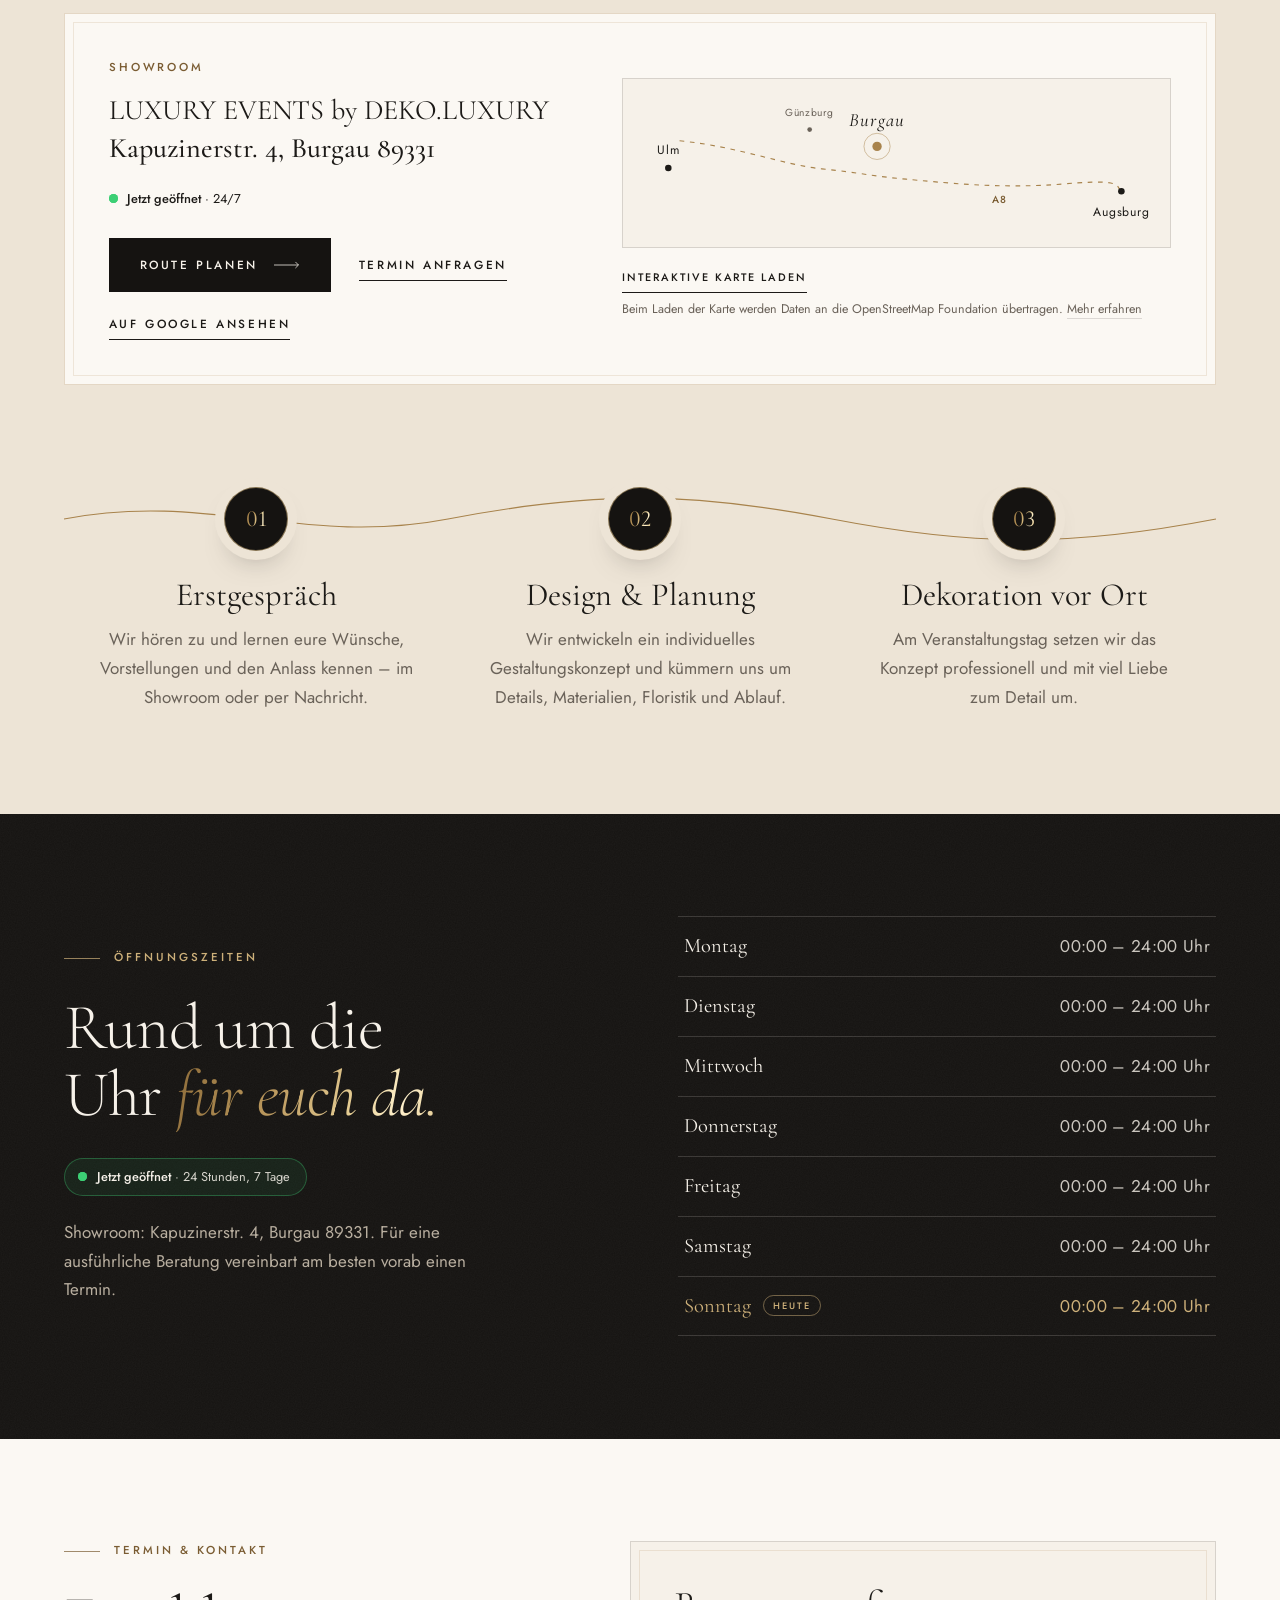
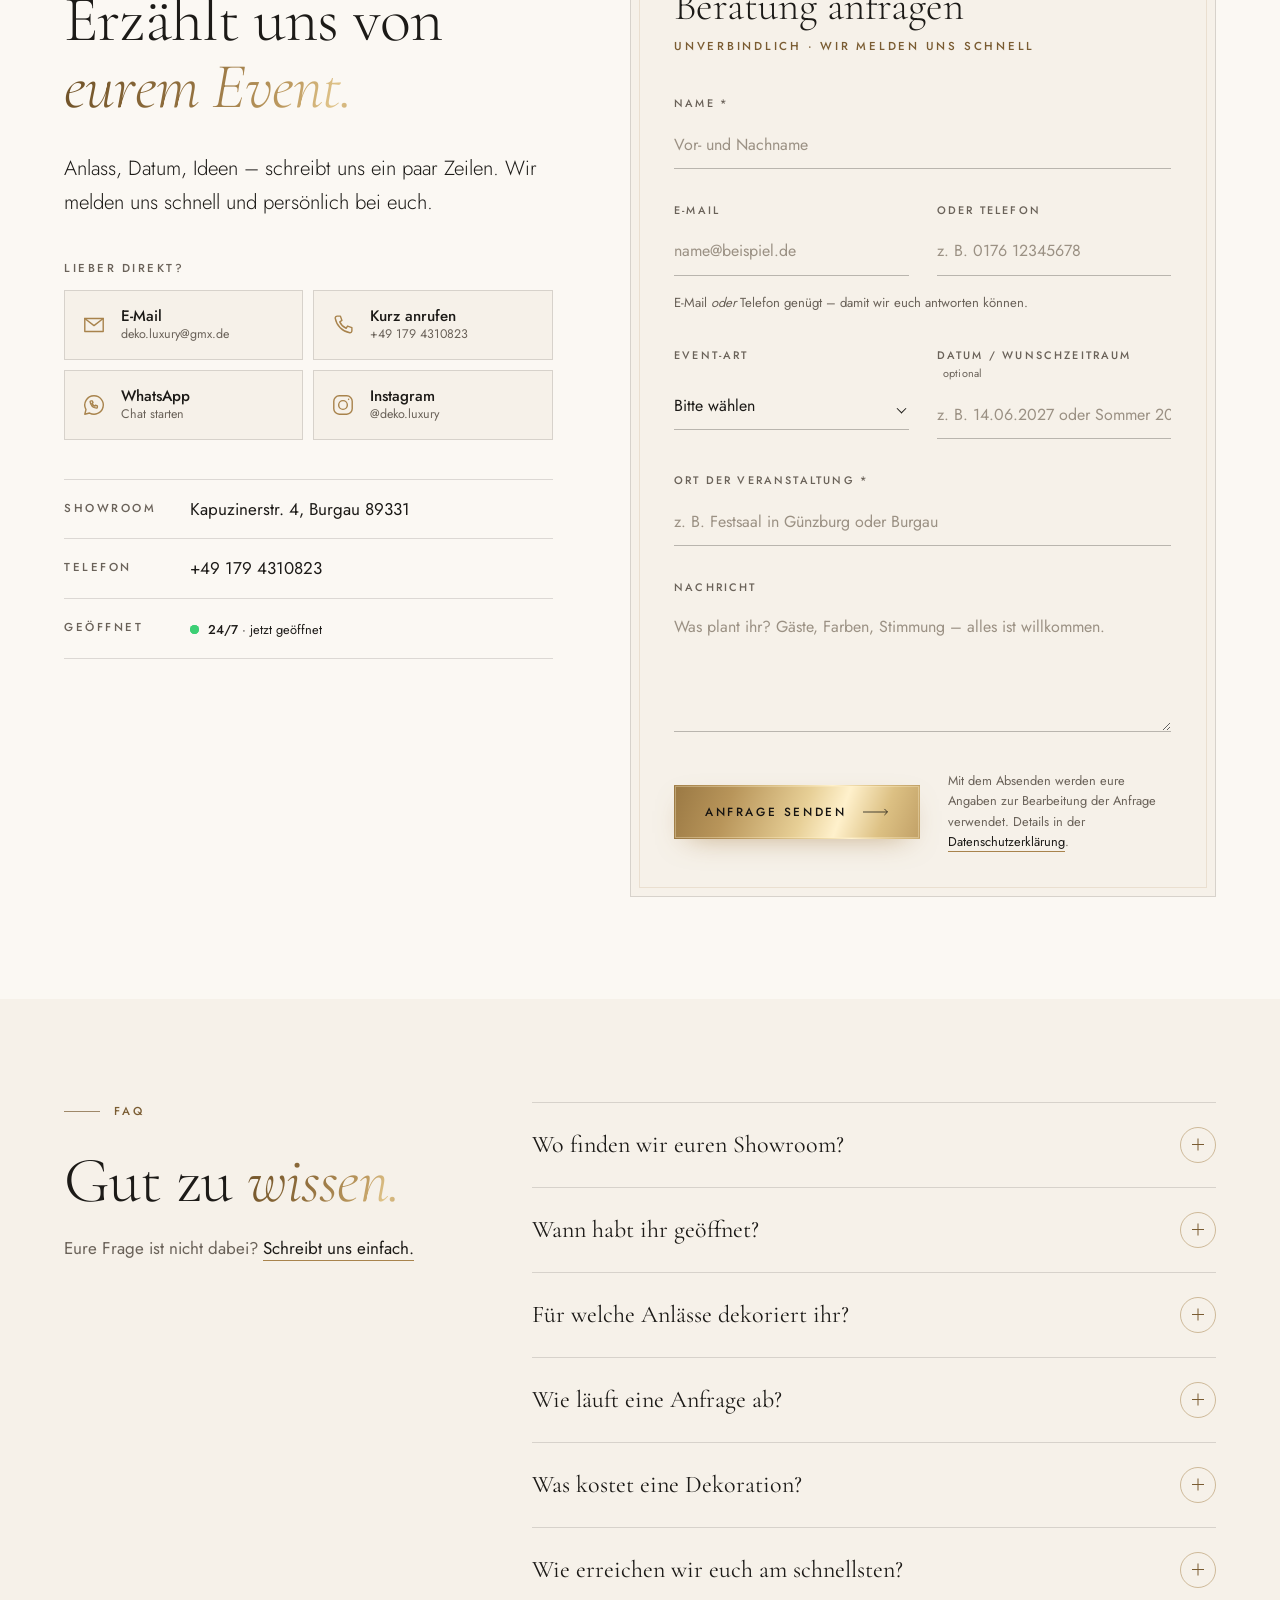
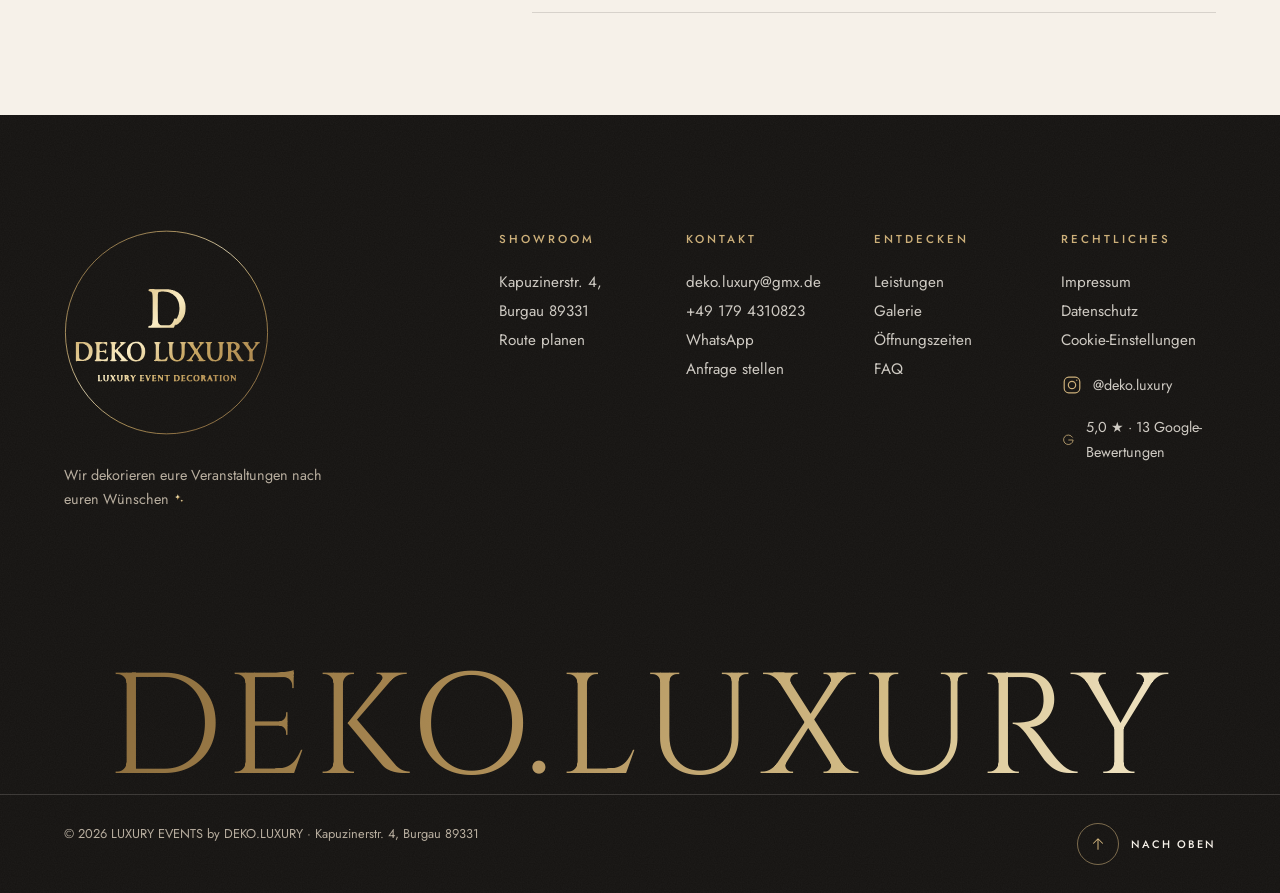
==== commit 61686e66: "Reels: drittes Video ausgetauscht, edle Goldrahmen - Drittes Reel DbXlO_tMqAi durch DemMVaVMt-9 erse" ====
--- a/index.html
+++ b/index.html
@@ -503,7 +503,7 @@
                 <span class="reel__label"><svg viewBox="0 0 24 24" aria-hidden="true"><use href="#i-instagram"/></svg>Reel ansehen</span>
               </button>
             </li>
-            <li class="reel" data-reel="https://www.instagram.com/reel/DbXlO_tMqAi/">
+            <li class="reel" data-reel="https://www.instagram.com/reel/DemMVaVMt-9/">
               <button type="button" class="reel__poster" aria-label="Reel 3 mit Ton abspielen (lädt Instagram)">
                 <span class="reel__num" aria-hidden="true">03</span>
                 <svg class="reel__mark" viewBox="0 0 136.62 141.12" aria-hidden="true"><use href="#monogram"/></svg>
--- a/assets/css/style.css
+++ b/assets/css/style.css
@@ -1611,3 +1611,49 @@
   .reel { scroll-snap-align: start; }
   .reel__poster { aspect-ratio: 9 / 14; }
 }
+
+/* ---------- Reels: edler Goldrahmen (Passepartout mit Eckzier) ---------- */
+.reel {
+  position: relative; padding: 12px;
+  border: 1px solid transparent;
+  background:
+    linear-gradient(#15120f, #0f0d0b) padding-box,
+    linear-gradient(145deg, #f6e7b8 0%, #b8914f 22%, #5e4523 46%, #d9b979 70%, #8a6a38 100%) border-box;
+  box-shadow: 0 40px 70px -45px rgba(0, 0, 0, 0.95), 0 0 0 1px rgba(205, 176, 122, 0.06);
+  transition: transform 0.7s var(--ease), box-shadow 0.7s var(--ease);
+}
+/* feine Innenlinie */
+.reel::before { content: ""; position: absolute; inset: 5px; z-index: 2; border: 1px solid rgba(230, 201, 131, 0.28); pointer-events: none; }
+/* goldene Eckwinkel */
+.reel::after {
+  content: ""; position: absolute; inset: -6px; z-index: 2; pointer-events: none;
+  --c: #e6c983; --l: 22px;
+  background:
+    linear-gradient(var(--c), var(--c)) left top / var(--l) 1px no-repeat,
+    linear-gradient(var(--c), var(--c)) left top / 1px var(--l) no-repeat,
+    linear-gradient(var(--c), var(--c)) right top / var(--l) 1px no-repeat,
+    linear-gradient(var(--c), var(--c)) right top / 1px var(--l) no-repeat,
+    linear-gradient(var(--c), var(--c)) left bottom / var(--l) 1px no-repeat,
+    linear-gradient(var(--c), var(--c)) left bottom / 1px var(--l) no-repeat,
+    linear-gradient(var(--c), var(--c)) right bottom / var(--l) 1px no-repeat,
+    linear-gradient(var(--c), var(--c)) right bottom / 1px var(--l) no-repeat;
+  opacity: 0.85; transition: inset 0.6s var(--ease), opacity 0.6s var(--ease);
+}
+.reel:hover { transform: translateY(-4px); box-shadow: 0 50px 80px -45px rgba(0, 0, 0, 0.95), 0 0 46px -14px rgba(230, 201, 131, 0.35); }
+.reel:hover::after { inset: -10px; opacity: 1; }
+/* Inhalt im Rahmen: Karte ohne eigenen Rand, Instagram-Player bündig */
+.reel .reel__poster { border: 0; }
+.reel .reel__poster::before { display: none; }
+.reel .reel__poster:hover, .reel .reel__poster:focus-visible { transform: none; }
+.reel.is-loaded { display: block; }
+.reel .instagram-media { border: 0; }
+.reel iframe.instagram-media { display: block; width: 100% !important; max-width: none !important; border-radius: 0 !important; box-shadow: none !important; }
+@media (max-width: 900px) {
+  .reel { padding: 8px; }
+  .reel::after { inset: -4px; --l: 16px; }
+  .reels__list { padding-top: 8px; padding-bottom: 14px; }
+}
+@media (prefers-reduced-motion: reduce) {
+  .reel, .reel::after { transition: none; }
+  .reel:hover { transform: none; }
+}
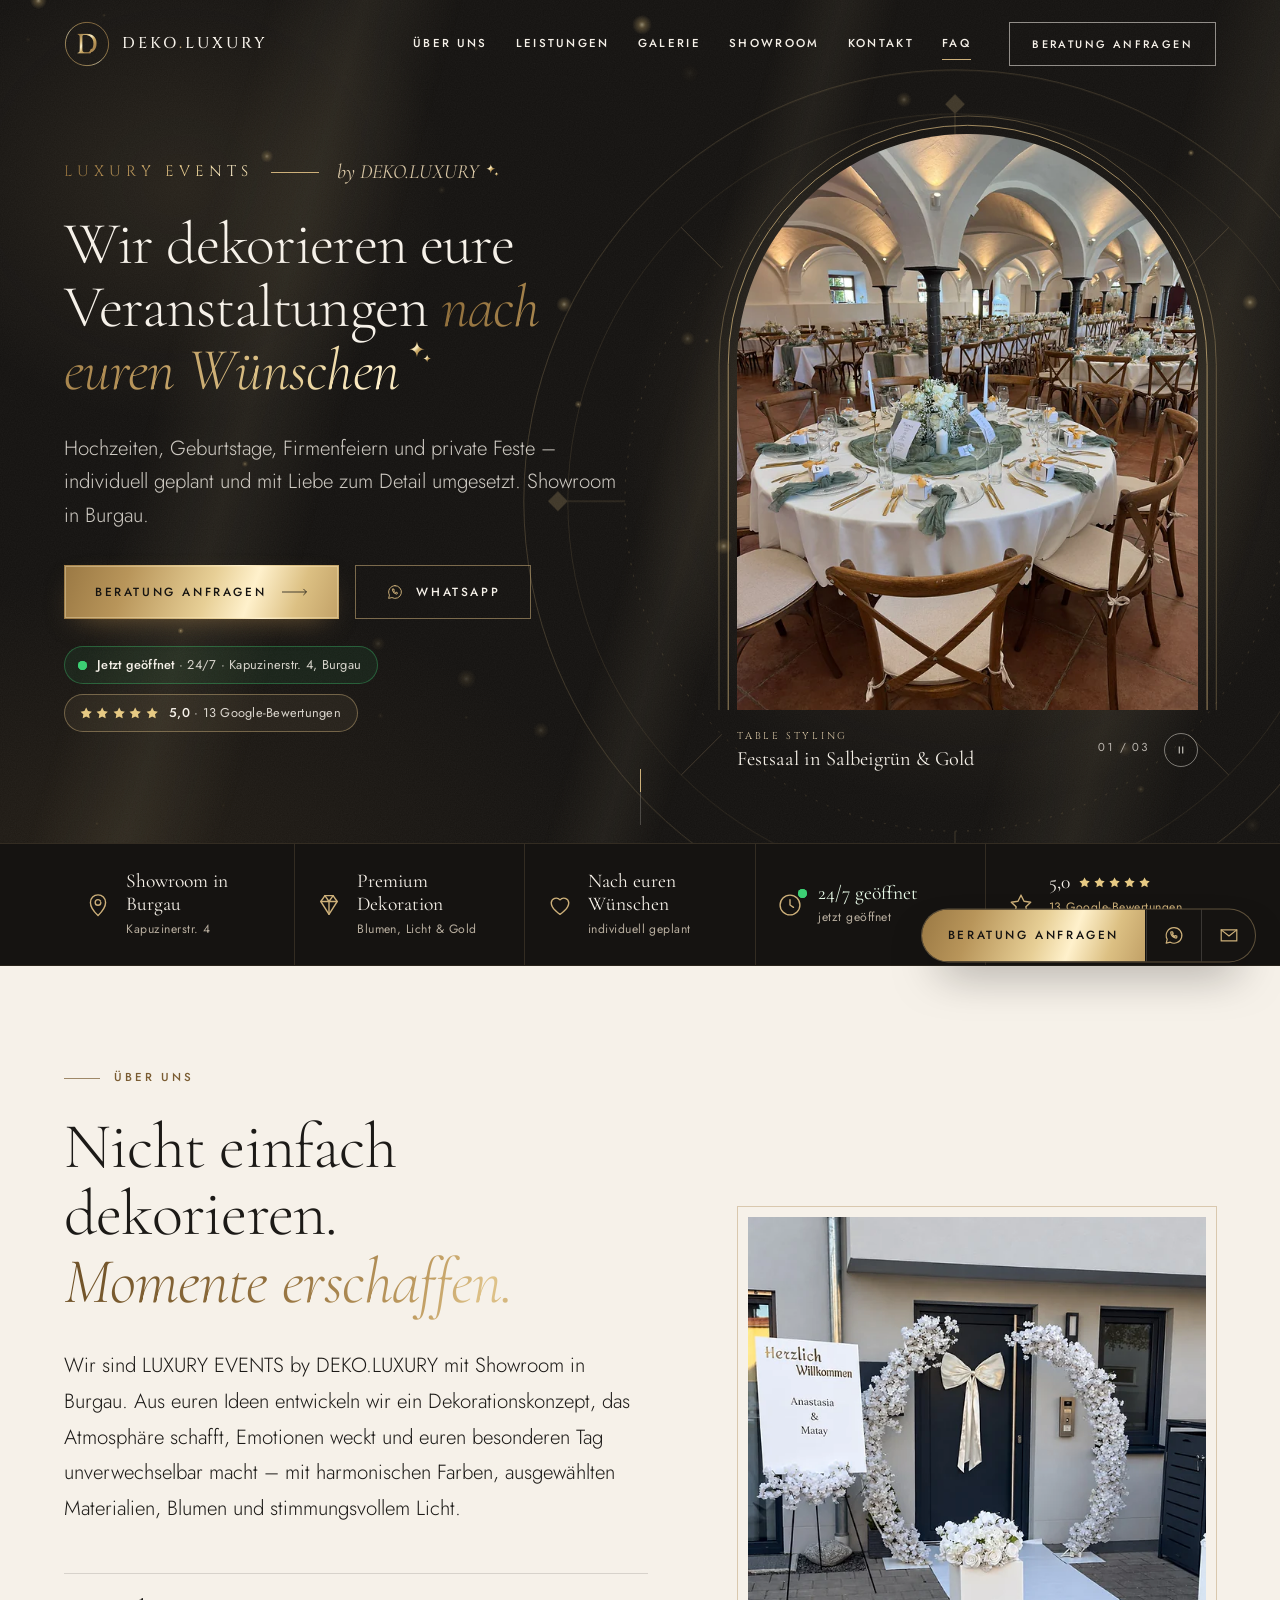
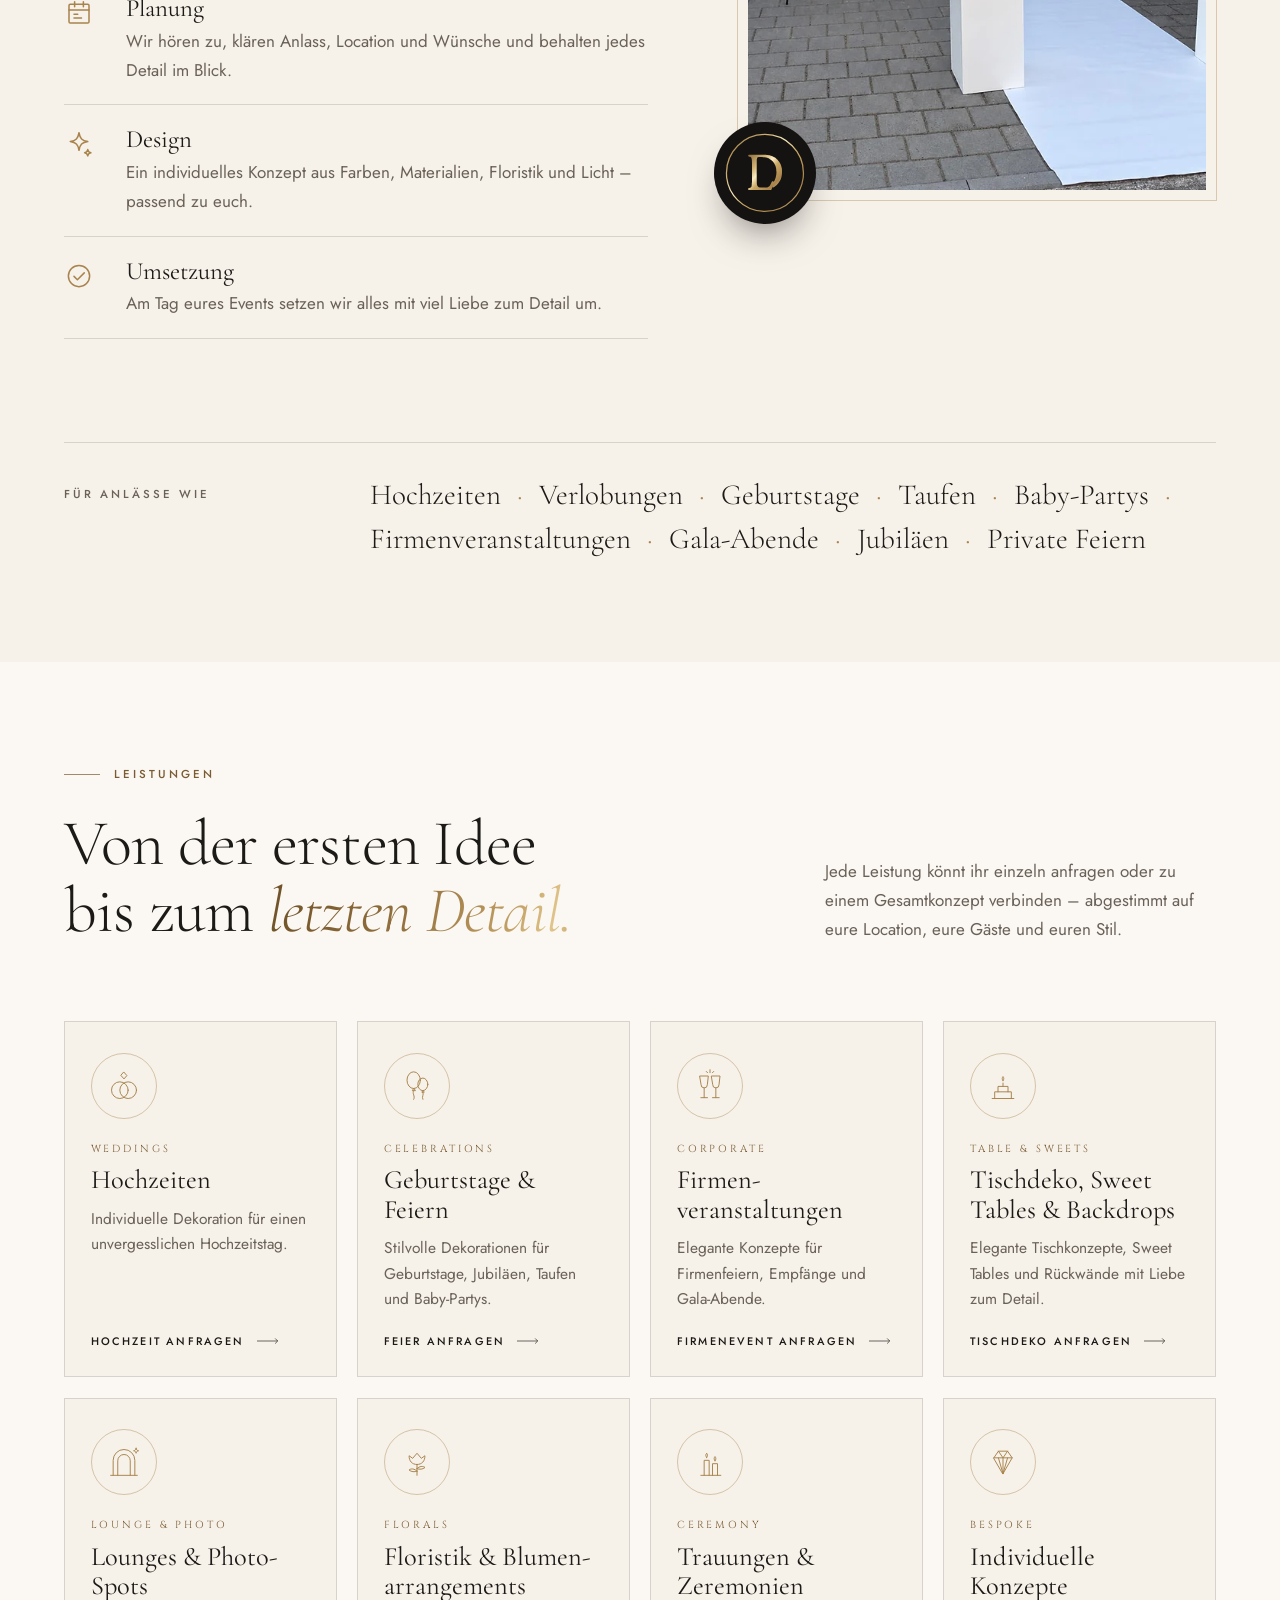
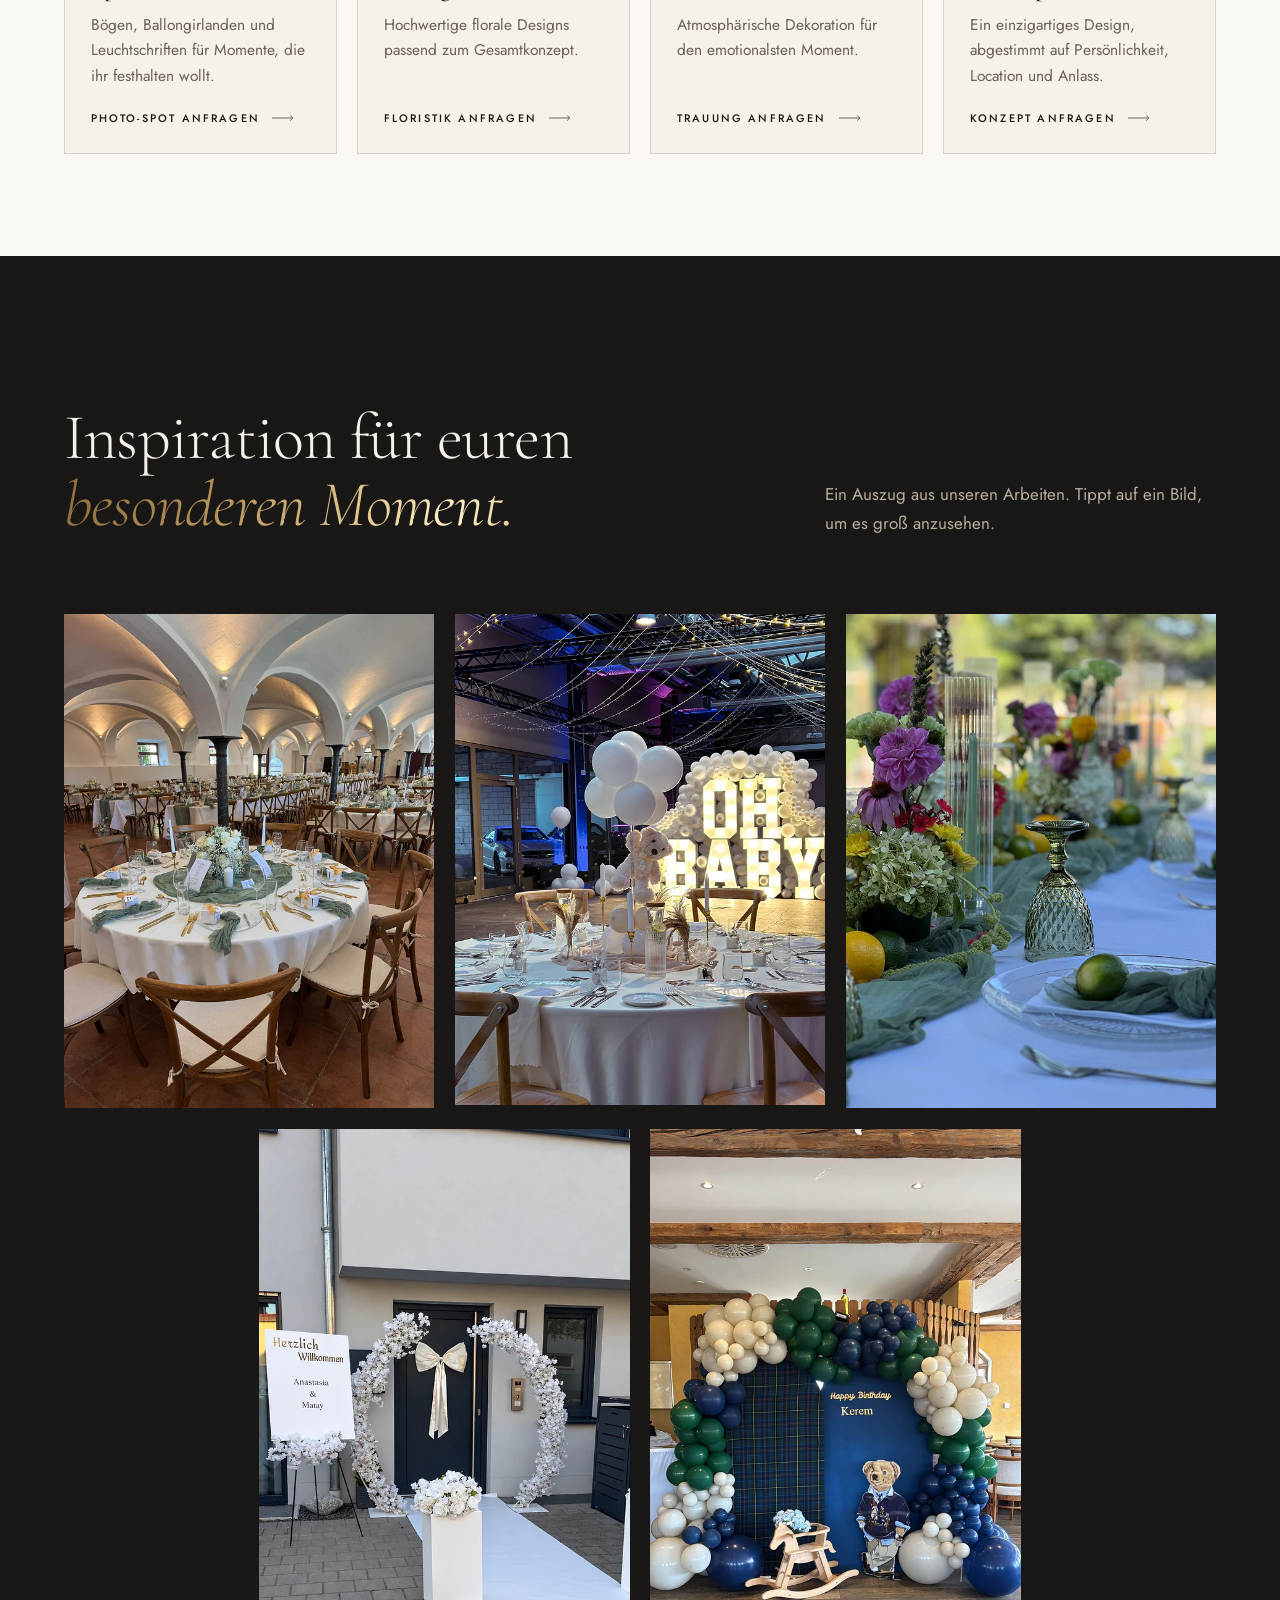
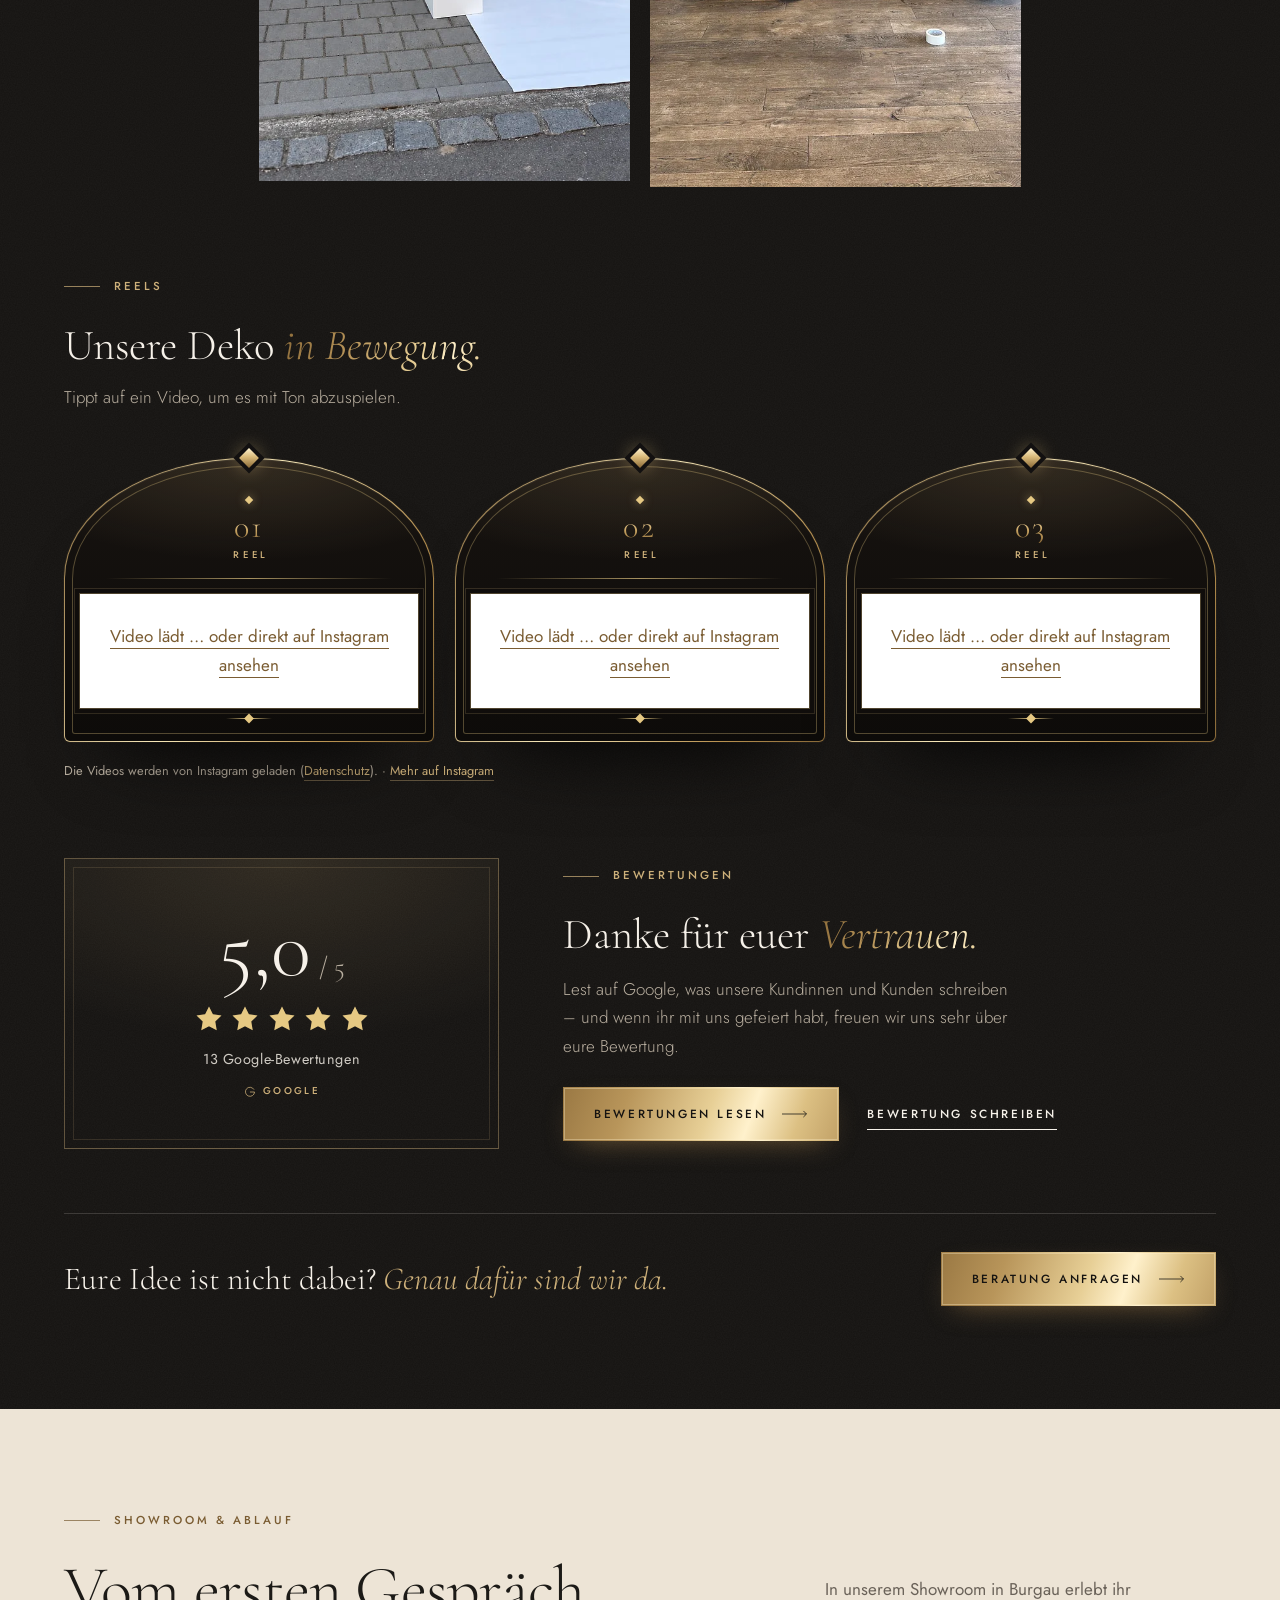
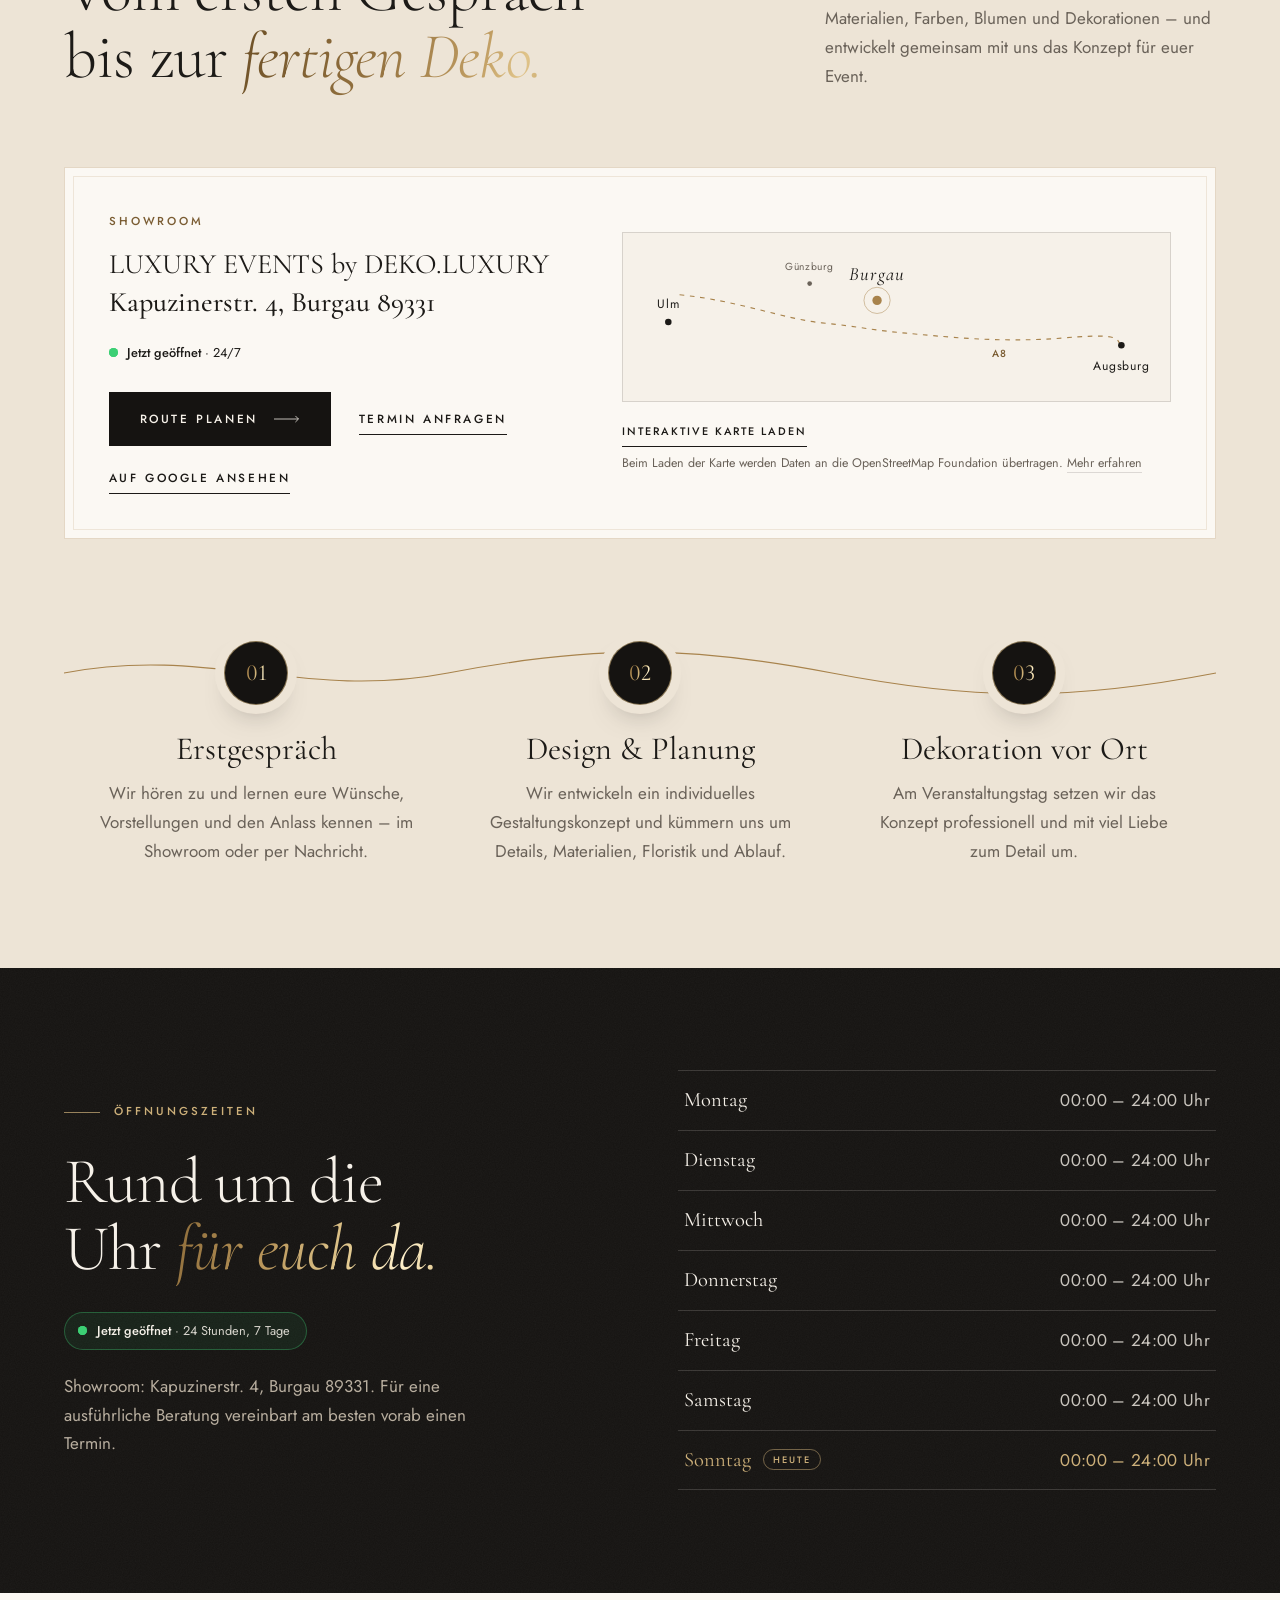
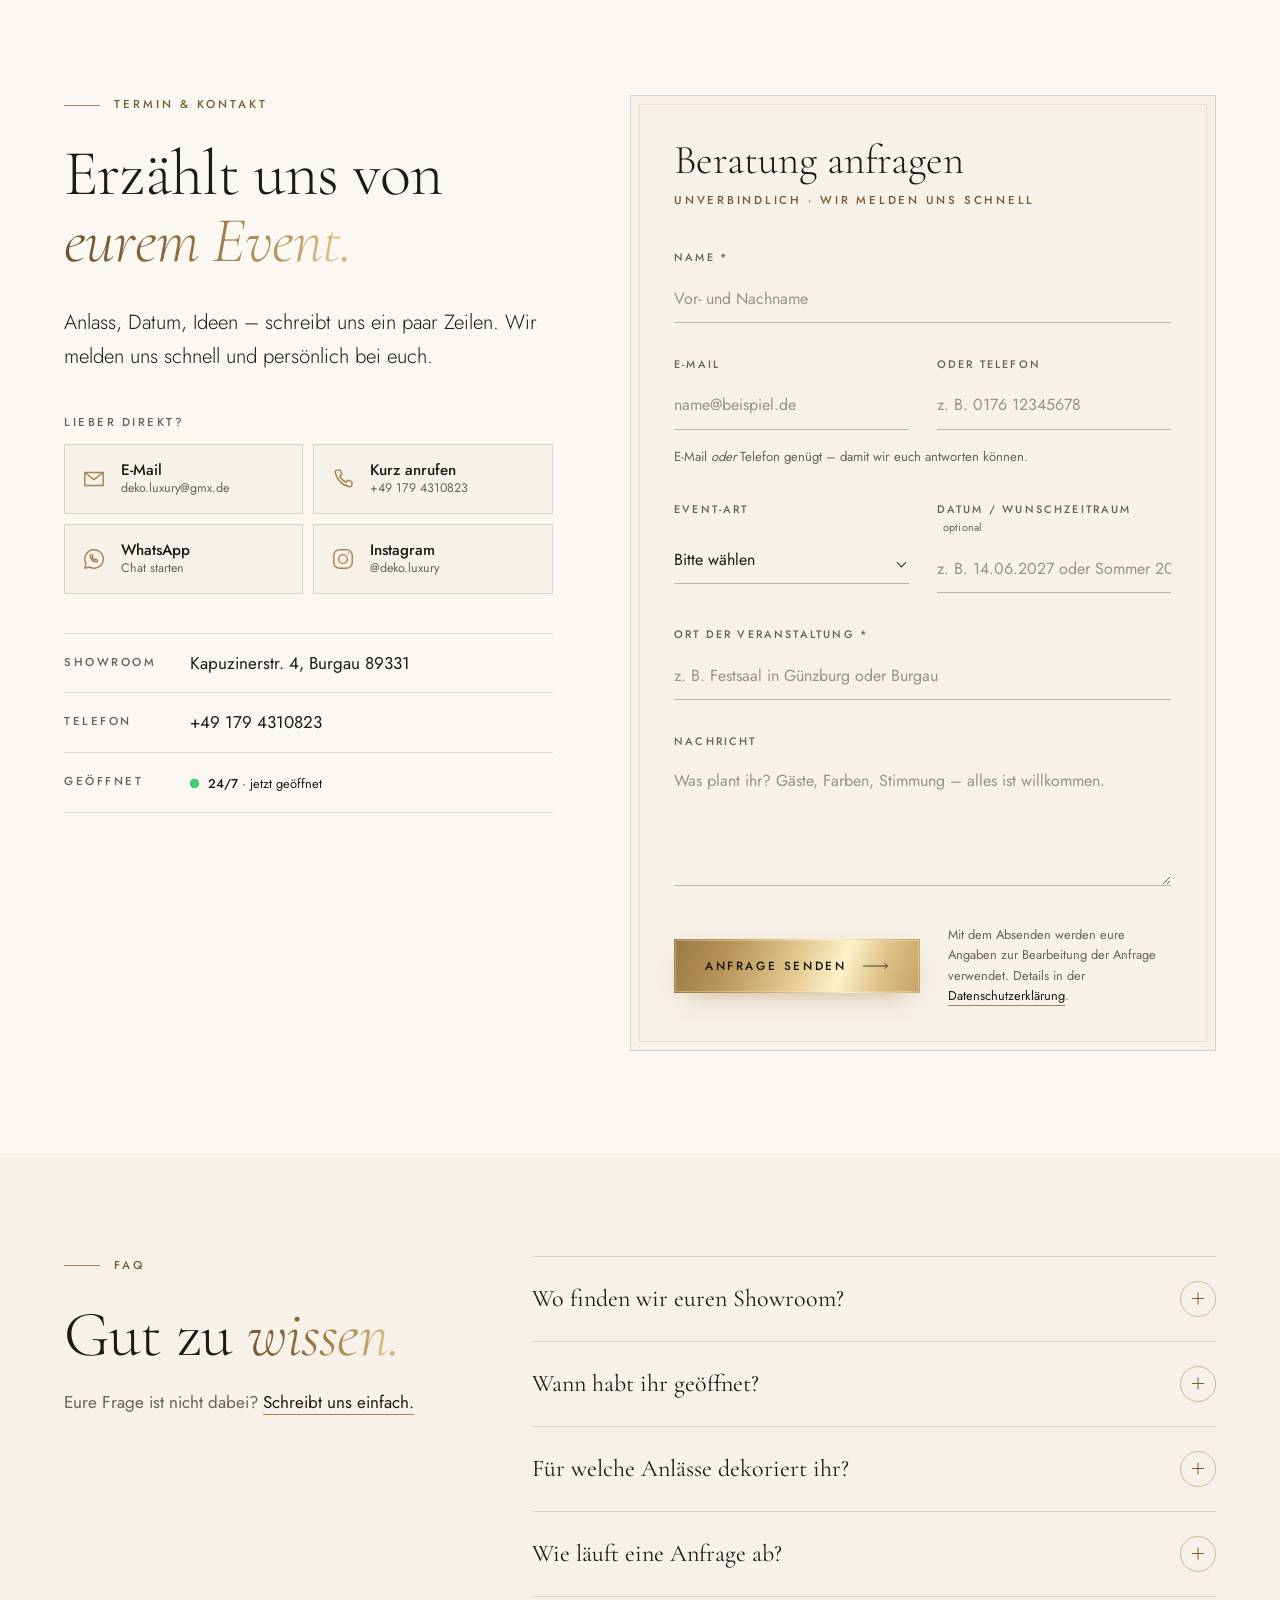
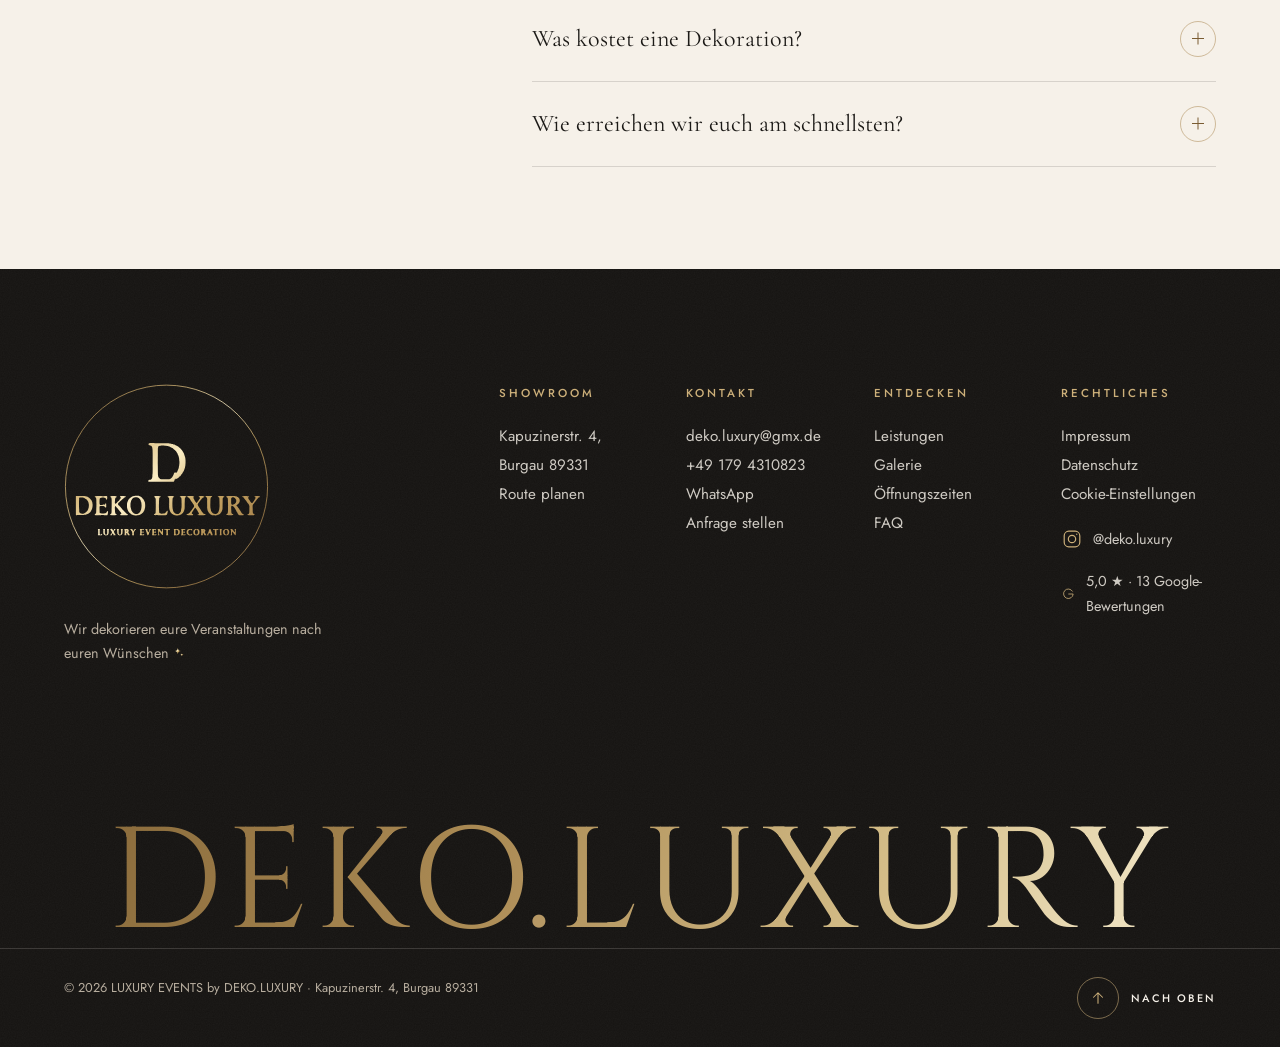
==== commit 8edae31c: "Reels: edle Bogenrahmen in Blattgold Jedes Video steht jetzt in einem Bogenrahmen wie das Bogenfenst" ====
--- a/index.html
+++ b/index.html
@@ -488,28 +488,37 @@
           </div>
           <ul class="reels__list">
             <li class="reel" data-reel="https://www.instagram.com/reel/De6nVBhMDeQ/">
-              <button type="button" class="reel__poster" aria-label="Reel 1 mit Ton abspielen (lädt Instagram)">
-                <span class="reel__num" aria-hidden="true">01</span>
-                <svg class="reel__mark" viewBox="0 0 136.62 141.12" aria-hidden="true"><use href="#monogram"/></svg>
-                <span class="reel__play" aria-hidden="true"><svg viewBox="0 0 24 24"><path d="M8.5 5.5v13l10.5-6.5z"/></svg></span>
-                <span class="reel__label"><svg viewBox="0 0 24 24" aria-hidden="true"><use href="#i-instagram"/></svg>Reel ansehen</span>
-              </button>
+              <div class="reel__crown" aria-hidden="true"><span class="reel__gem"></span><span class="reel__num">01</span><span class="reel__kicker">Reel</span></div>
+              <div class="reel__media">
+                <button type="button" class="reel__poster" aria-label="Reel 1 mit Ton abspielen">
+                  <svg class="reel__mark" viewBox="0 0 136.62 141.12" aria-hidden="true"><use href="#monogram"/></svg>
+                  <span class="reel__play" aria-hidden="true"><svg viewBox="0 0 24 24"><path d="M8.5 5.5v13l10.5-6.5z"/></svg></span>
+                  <span class="reel__label"><svg viewBox="0 0 24 24" aria-hidden="true"><use href="#i-instagram"/></svg>Reel ansehen</span>
+                </button>
+              </div>
+              <div class="reel__base" aria-hidden="true"></div>
             </li>
             <li class="reel" data-reel="https://www.instagram.com/reel/De1Sr-eMmqQ/">
-              <button type="button" class="reel__poster" aria-label="Reel 2 mit Ton abspielen (lädt Instagram)">
-                <span class="reel__num" aria-hidden="true">02</span>
-                <svg class="reel__mark" viewBox="0 0 136.62 141.12" aria-hidden="true"><use href="#monogram"/></svg>
-                <span class="reel__play" aria-hidden="true"><svg viewBox="0 0 24 24"><path d="M8.5 5.5v13l10.5-6.5z"/></svg></span>
-                <span class="reel__label"><svg viewBox="0 0 24 24" aria-hidden="true"><use href="#i-instagram"/></svg>Reel ansehen</span>
-              </button>
+              <div class="reel__crown" aria-hidden="true"><span class="reel__gem"></span><span class="reel__num">02</span><span class="reel__kicker">Reel</span></div>
+              <div class="reel__media">
+                <button type="button" class="reel__poster" aria-label="Reel 2 mit Ton abspielen">
+                  <svg class="reel__mark" viewBox="0 0 136.62 141.12" aria-hidden="true"><use href="#monogram"/></svg>
+                  <span class="reel__play" aria-hidden="true"><svg viewBox="0 0 24 24"><path d="M8.5 5.5v13l10.5-6.5z"/></svg></span>
+                  <span class="reel__label"><svg viewBox="0 0 24 24" aria-hidden="true"><use href="#i-instagram"/></svg>Reel ansehen</span>
+                </button>
+              </div>
+              <div class="reel__base" aria-hidden="true"></div>
             </li>
             <li class="reel" data-reel="https://www.instagram.com/reel/DemMVaVMt-9/">
-              <button type="button" class="reel__poster" aria-label="Reel 3 mit Ton abspielen (lädt Instagram)">
-                <span class="reel__num" aria-hidden="true">03</span>
-                <svg class="reel__mark" viewBox="0 0 136.62 141.12" aria-hidden="true"><use href="#monogram"/></svg>
-                <span class="reel__play" aria-hidden="true"><svg viewBox="0 0 24 24"><path d="M8.5 5.5v13l10.5-6.5z"/></svg></span>
-                <span class="reel__label"><svg viewBox="0 0 24 24" aria-hidden="true"><use href="#i-instagram"/></svg>Reel ansehen</span>
-              </button>
+              <div class="reel__crown" aria-hidden="true"><span class="reel__gem"></span><span class="reel__num">03</span><span class="reel__kicker">Reel</span></div>
+              <div class="reel__media">
+                <button type="button" class="reel__poster" aria-label="Reel 3 mit Ton abspielen">
+                  <svg class="reel__mark" viewBox="0 0 136.62 141.12" aria-hidden="true"><use href="#monogram"/></svg>
+                  <span class="reel__play" aria-hidden="true"><svg viewBox="0 0 24 24"><path d="M8.5 5.5v13l10.5-6.5z"/></svg></span>
+                  <span class="reel__label"><svg viewBox="0 0 24 24" aria-hidden="true"><use href="#i-instagram"/></svg>Reel ansehen</span>
+                </button>
+              </div>
+              <div class="reel__base" aria-hidden="true"></div>
             </li>
           </ul>
           <p class="reels__note">Die Videos werden von Instagram geladen (<a href="datenschutz.html#instagram">Datenschutz</a>). · <a href="https://www.instagram.com/deko.luxury/" target="_blank" rel="noopener" data-contact="instagram">Mehr auf Instagram</a></p>
--- a/assets/css/style.css
+++ b/assets/css/style.css
@@ -1612,48 +1612,66 @@
   .reel__poster { aspect-ratio: 9 / 14; }
 }
 
-/* ---------- Reels: edler Goldrahmen (Passepartout mit Eckzier) ---------- */
+/* ---------- Reels: Bogenrahmen in Blattgold (passend zum Bogenfenster im Startbereich) ---------- */
 .reel {
-  position: relative; padding: 12px;
-  border: 1px solid transparent;
+  --frame: 1.5px; --arch: 120px;
+  position: relative; display: flex; flex-direction: column; padding: 0 14px 14px;
+  border: var(--frame) solid transparent;
+  border-radius: 50% 50% 6px 6px / var(--arch) var(--arch) 6px 6px;
   background:
-    linear-gradient(#15120f, #0f0d0b) padding-box,
-    linear-gradient(145deg, #f6e7b8 0%, #b8914f 22%, #5e4523 46%, #d9b979 70%, #8a6a38 100%) border-box;
-  box-shadow: 0 40px 70px -45px rgba(0, 0, 0, 0.95), 0 0 0 1px rgba(205, 176, 122, 0.06);
+    radial-gradient(120% 60% at 50% 0%, rgba(205, 176, 122, 0.16), rgba(205, 176, 122, 0) 60%) padding-box,
+    linear-gradient(180deg, #171310, #0d0b09) padding-box,
+    linear-gradient(115deg, #8a6a38 0%, #f6e7b8 18%, #b8914f 32%, #5e4523 48%, #e6c983 64%, #fff3cf 72%, #a8834c 86%, #8a6a38 100%) border-box;
+  background-size: 100% 100%, 100% 100%, 300% 100%;
+  box-shadow: 0 50px 80px -50px rgba(0, 0, 0, 0.95), 0 0 0 1px rgba(205, 176, 122, 0.05), inset 0 1px 0 rgba(255, 243, 207, 0.08);
+  animation: reel-shine 9s linear infinite;
   transition: transform 0.7s var(--ease), box-shadow 0.7s var(--ease);
 }
-/* feine Innenlinie */
-.reel::before { content: ""; position: absolute; inset: 5px; z-index: 2; border: 1px solid rgba(230, 201, 131, 0.28); pointer-events: none; }
-/* goldene Eckwinkel */
+@keyframes reel-shine { from { background-position: 0 0, 0 0, 0% 0; } to { background-position: 0 0, 0 0, 300% 0; } }
+/* zweite, feine Goldlinie innen – folgt dem Bogen */
+.reel::before {
+  content: ""; position: absolute; inset: 7px; z-index: 2; pointer-events: none;
+  border: 1px solid rgba(230, 201, 131, 0.32);
+  border-radius: 50% 50% 3px 3px / calc(var(--arch) - 7px) calc(var(--arch) - 7px) 3px 3px;
+}
+/* Edelstein oben auf dem Bogen */
 .reel::after {
-  content: ""; position: absolute; inset: -6px; z-index: 2; pointer-events: none;
-  --c: #e6c983; --l: 22px;
-  background:
-    linear-gradient(var(--c), var(--c)) left top / var(--l) 1px no-repeat,
-    linear-gradient(var(--c), var(--c)) left top / 1px var(--l) no-repeat,
-    linear-gradient(var(--c), var(--c)) right top / var(--l) 1px no-repeat,
-    linear-gradient(var(--c), var(--c)) right top / 1px var(--l) no-repeat,
-    linear-gradient(var(--c), var(--c)) left bottom / var(--l) 1px no-repeat,
-    linear-gradient(var(--c), var(--c)) left bottom / 1px var(--l) no-repeat,
-    linear-gradient(var(--c), var(--c)) right bottom / var(--l) 1px no-repeat,
-    linear-gradient(var(--c), var(--c)) right bottom / 1px var(--l) no-repeat;
-  opacity: 0.85; transition: inset 0.6s var(--ease), opacity 0.6s var(--ease);
-}
-.reel:hover { transform: translateY(-4px); box-shadow: 0 50px 80px -45px rgba(0, 0, 0, 0.95), 0 0 46px -14px rgba(230, 201, 131, 0.35); }
-.reel:hover::after { inset: -10px; opacity: 1; }
-/* Inhalt im Rahmen: Karte ohne eigenen Rand, Instagram-Player bündig */
-.reel .reel__poster { border: 0; }
+  content: ""; position: absolute; left: 50%; top: -8px; z-index: 3; width: 14px; height: 14px;
+  transform: translateX(-50%) rotate(45deg);
+  background: linear-gradient(135deg, #fff3cf, #d9b979 45%, #8a6a38);
+  box-shadow: 0 0 0 4px #121010, 0 0 18px 2px rgba(230, 201, 131, 0.45);
+}
+.reel__crown {
+  position: relative; display: grid; justify-items: center; align-content: end; gap: 4px;
+  height: var(--arch); padding-bottom: 16px;
+}
+.reel__crown::after {
+  content: ""; position: absolute; left: 8%; right: 8%; bottom: 0; height: 1px;
+  background: linear-gradient(90deg, rgba(230, 201, 131, 0), rgba(230, 201, 131, 0.7) 50%, rgba(230, 201, 131, 0));
+}
+.reel__gem { width: 6px; height: 6px; margin-bottom: 4px; transform: rotate(45deg); background: #e6c983; box-shadow: 0 0 10px rgba(230, 201, 131, 0.6); }
+.reel__num { position: static; font-family: var(--serif); font-weight: 300; font-size: 2rem; line-height: 1; letter-spacing: 0.08em; color: transparent; background: linear-gradient(180deg, #fff3cf, #c9a463 60%, #8a6a38); -webkit-background-clip: text; background-clip: text; }
+.reel__kicker { font-size: 0.6rem; font-weight: 500; letter-spacing: 0.4em; text-transform: uppercase; color: var(--gold-soft); padding-left: 0.4em; }
+.reel__media { position: relative; z-index: 1; margin-top: 14px; border: 1px solid rgba(205, 176, 122, 0.35); background: #0b0a08; box-shadow: 0 0 0 4px rgba(13, 11, 9, 0.9), 0 0 0 5px rgba(205, 176, 122, 0.18); }
+.reel__base { position: relative; height: 18px; }
+.reel__base::before { content: ""; position: absolute; left: 50%; top: 9px; width: 46px; height: 1px; transform: translateX(-50%); background: linear-gradient(90deg, rgba(230, 201, 131, 0), #e6c983, rgba(230, 201, 131, 0)); }
+.reel__base::after { content: ""; position: absolute; left: 50%; top: 6px; width: 7px; height: 7px; transform: translateX(-50%) rotate(45deg); background: #e6c983; }
+/* Inhalt im Rahmen */
+.reel .reel__poster { border: 0; aspect-ratio: 4 / 5; }
 .reel .reel__poster::before { display: none; }
 .reel .reel__poster:hover, .reel .reel__poster:focus-visible { transform: none; }
-.reel.is-loaded { display: block; }
+.reel.is-loaded { display: flex; }
 .reel .instagram-media { border: 0; }
 .reel iframe.instagram-media { display: block; width: 100% !important; max-width: none !important; border-radius: 0 !important; box-shadow: none !important; }
+.reel:hover { transform: translateY(-5px); box-shadow: 0 60px 90px -50px rgba(0, 0, 0, 0.95), 0 0 60px -18px rgba(230, 201, 131, 0.4), inset 0 1px 0 rgba(255, 243, 207, 0.1); }
+.reels__list { padding-top: 10px; }
 @media (max-width: 900px) {
-  .reel { padding: 8px; }
-  .reel::after { inset: -4px; --l: 16px; }
-  .reels__list { padding-top: 8px; padding-bottom: 14px; }
+  .reel { --arch: 92px; padding: 0 10px 10px; }
+  .reel__num { font-size: 1.7rem; }
+  .reel .reel__poster { aspect-ratio: 9 / 13; }
+  .reels__list { padding-top: 12px; padding-bottom: 16px; }
 }
 @media (prefers-reduced-motion: reduce) {
-  .reel, .reel::after { transition: none; }
+  .reel { animation: none; transition: none; }
   .reel:hover { transform: none; }
 }
